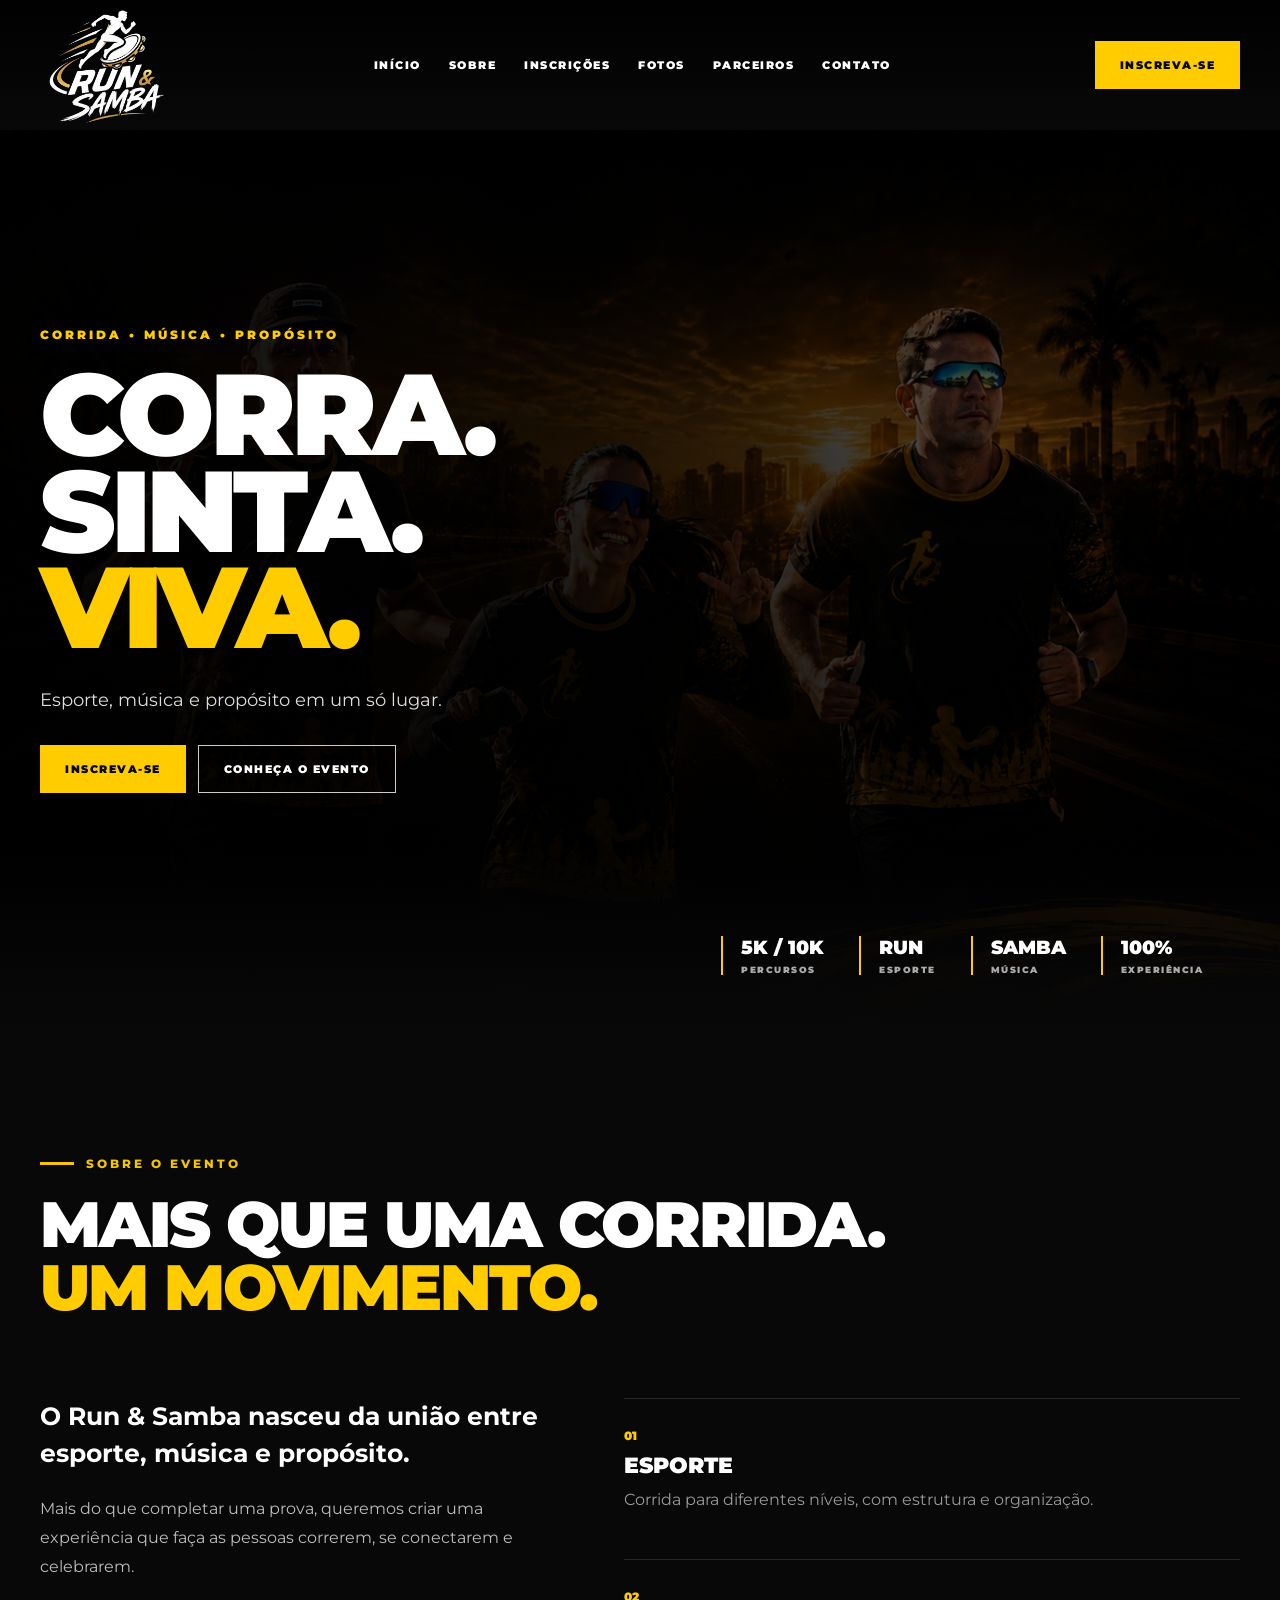
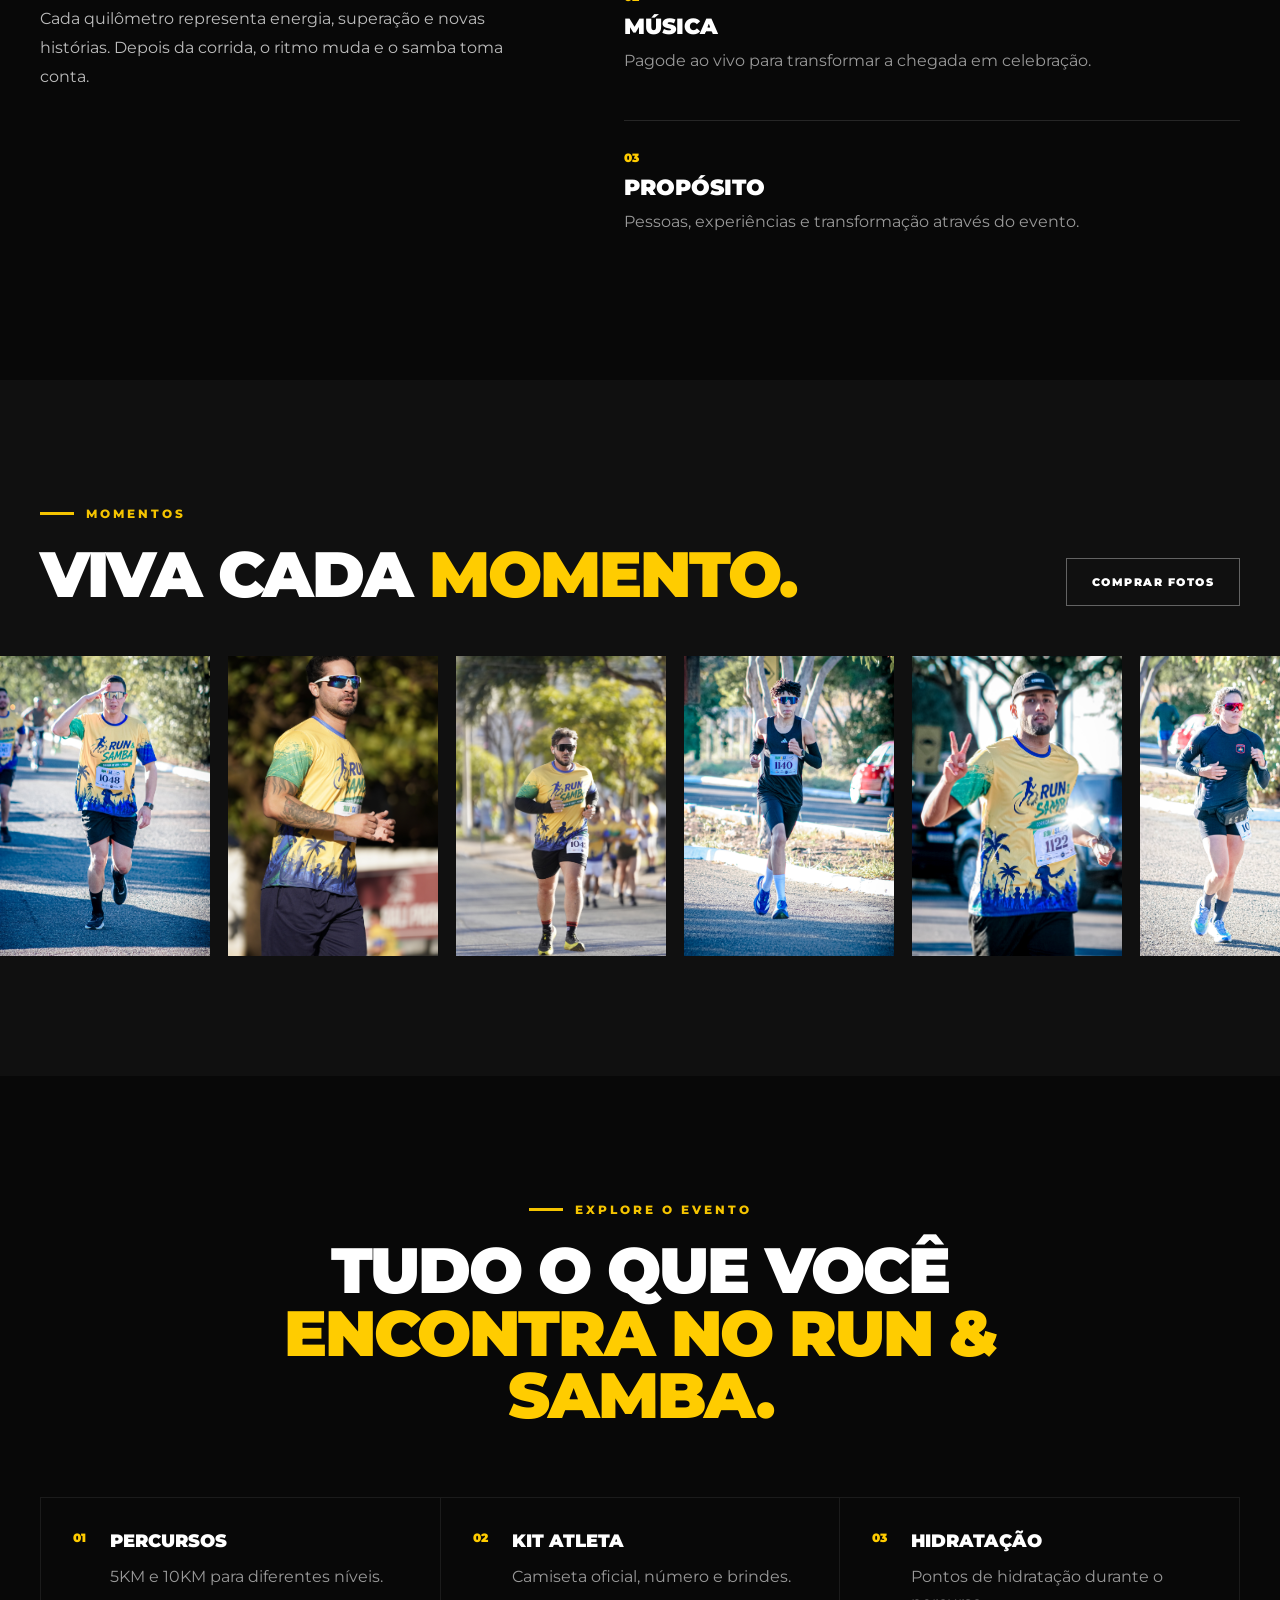
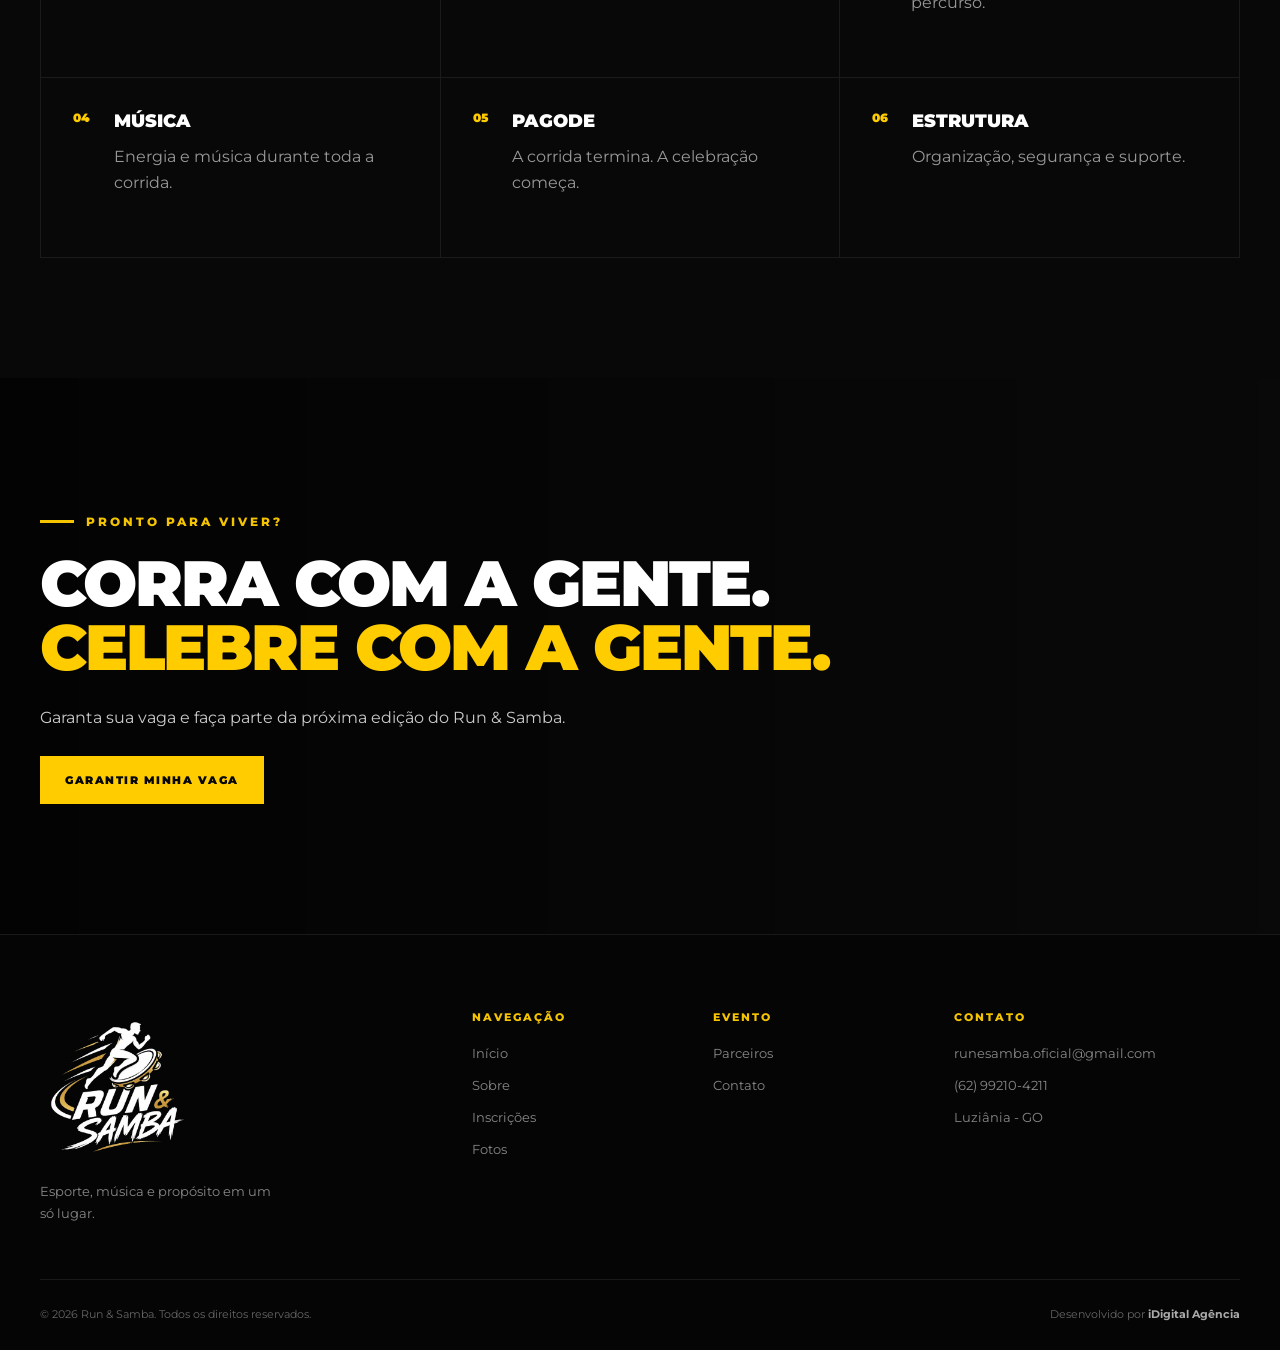
==== index.html @ 83740265 "Projeto Run & Samba" ====
<!DOCTYPE html>
<html lang="pt-BR">

<head>
    <meta charset="UTF-8">

    <meta
        name="viewport"
        content="width=device-width, initial-scale=1.0"
    >

    <meta
        name="description"
        content="Run & Samba — esporte, música e propósito em uma experiência única."
    >

    <title>Run & Samba | Corra. Sinta. Viva.</title>

    <!-- Google Fonts -->
    <link rel="preconnect" href="https://fonts.googleapis.com">
    <link rel="preconnect" href="https://fonts.gstatic.com" crossorigin>

    <link
        href="https://fonts.googleapis.com/css2?family=Montserrat:wght@400;500;600;700;800;900&display=swap"
        rel="stylesheet"
    >

    <!-- CSS -->
    <link
        rel="stylesheet"
        href="css/style.css"
    >
</head>

<body>

    <!-- =====================================================
         HEADER
    ====================================================== -->

    <header class="header">

        <nav class="navbar container">

            <a
                href="index.html"
                class="logo-link"
                aria-label="Run & Samba - Início"
            >
                <img
                    src="img/LOGO.png"
                    alt="Run & Samba"
                    class="logo"
                >
            </a>

            <!-- MENU MOBILE -->

            <button
                class="menu-mobile"
                type="button"
                aria-label="Abrir menu"
                aria-expanded="false"
            >
                <span></span>
                <span></span>
                <span></span>
            </button>

            <!-- MENU -->

            <ul class="menu">

                <li>
                    <a href="index.html">
                        INÍCIO
                    </a>
                </li>

                <li>
                    <a href="sobre.html">
                        SOBRE
                    </a>
                </li>

                <li>
                    <a href="inscricoes.html">
                        INSCRIÇÕES
                    </a>
                </li>

                <li>
                    <a href="galeria.html">
                        FOTOS
                    </a>
                </li>

                <li>
                    <a href="parceiros.html">
                        PARCEIROS
                    </a>
                </li>

                <li>
                    <a href="contato.html">
                        CONTATO
                    </a>
                </li>

            </ul>

            <a
                href="inscricoes.html"
                class="btn-header"
            >
                INSCREVA-SE
            </a>

        </nav>

    </header>


    <!-- =====================================================
         CONTEÚDO
    ====================================================== -->

    <main>

        <!-- =================================================
             HERO
        ================================================== -->

        <section class="hero">

            <div class="hero-overlay"></div>

            <div class="hero-content container">

                <span class="hero-label">
                    CORRIDA • MÚSICA • PROPÓSITO
                </span>

                <h1>
                    CORRA.<br>
                    SINTA.<br>
                    <span>VIVA.</span>
                </h1>

                <p>
                    Esporte, música e propósito
                    em um só lugar.
                </p>

                <div class="hero-buttons">

                    <a
                        href="inscricoes.html"
                        class="btn-primary"
                    >
                        INSCREVA-SE
                    </a>

                    <a
                        href="sobre.html"
                        class="btn-outline"
                    >
                        CONHEÇA O EVENTO
                    </a>

                </div>

            </div>


            <!-- INFORMAÇÕES -->

            <div class="hero-info">

                <div>
                    <strong>5K / 10K</strong>
                    <span>PERCURSOS</span>
                </div>

                <div>
                    <strong>RUN</strong>
                    <span>ESPORTE</span>
                </div>

                <div>
                    <strong>SAMBA</strong>
                    <span>MÚSICA</span>
                </div>

                <div>
                    <strong>100%</strong>
                    <span>EXPERIÊNCIA</span>
                </div>

            </div>

        </section>


        <!-- =================================================
             SOBRE
        ================================================== -->

        <section class="sobre section">

            <div class="container">

                <div class="section-heading">

                    <span class="section-label">
                        SOBRE O EVENTO
                    </span>

                    <h2>
                        MAIS QUE UMA CORRIDA.
                        <span>UM MOVIMENTO.</span>
                    </h2>

                </div>


                <div class="sobre-grid">

                    <div class="sobre-content">

                        <p class="sobre-destaque">
                            O Run & Samba nasceu da união
                            entre esporte, música e propósito.
                        </p>

                        <p>
                            Mais do que completar uma prova,
                            queremos criar uma experiência
                            que faça as pessoas correrem,
                            se conectarem e celebrarem.
                        </p>

                        <p>
                            Cada quilômetro representa energia,
                            superação e novas histórias.
                            Depois da corrida, o ritmo muda
                            e o samba toma conta.
                        </p>

                    </div>


                    <div class="sobre-features">

                        <article class="feature">

                            <span>01</span>

                            <h3>
                                ESPORTE
                            </h3>

                            <p>
                                Corrida para diferentes níveis,
                                com estrutura e organização.
                            </p>

                        </article>


                        <article class="feature">

                            <span>02</span>

                            <h3>
                                MÚSICA
                            </h3>

                            <p>
                                Pagode ao vivo para transformar
                                a chegada em celebração.
                            </p>

                        </article>


                        <article class="feature">

                            <span>03</span>

                            <h3>
                                PROPÓSITO
                            </h3>

                            <p>
                                Pessoas, experiências e
                                transformação através do evento.
                            </p>

                        </article>

                    </div>

                </div>

            </div>

        </section>


        <!-- =================================================
             MOMENTOS / FOTOS
        ================================================== -->

        <section class="momentos section">

            <div class="container">

                <div class="section-heading momentos-heading">

                    <div>

                        <span class="section-label">
                            MOMENTOS
                        </span>

                        <h2>
                            VIVA CADA
                            <span>MOMENTO.</span>
                        </h2>

                    </div>


                    <a
                        href="https://banlek.com/album/243a33"
                        class="btn-fotos"
                        target="_blank"
                        rel="noopener noreferrer"
                    >
                        COMPRAR FOTOS
                    </a>

                </div>

            </div>


            <!-- CARROSSEL -->

            <div class="stories-carousel">

                <div class="stories-track">

                    <!-- GRUPO 1 -->

                    <div class="stories-group">

                        <div class="story">
                            <img
                                src="img/PHOTO1.jpg"
                                alt="Momento Run & Samba"
                                loading="lazy"
                            >
                        </div>

                        <div class="story">
                            <img
                                src="img/PHOTO2.jpg"
                                alt="Momento Run & Samba"
                                loading="lazy"
                            >
                        </div>

                        <div class="story">
                            <img
                                src="img/PHOTO3.jpg"
                                alt="Momento Run & Samba"
                                loading="lazy"
                            >
                        </div>

                        <div class="story">
                            <img
                                src="img/PHOTO4.jpg"
                                alt="Momento Run & Samba"
                                loading="lazy"
                            >
                        </div>

                        <div class="story">
                            <img
                                src="img/PHOTO5.jpg"
                                alt="Momento Run & Samba"
                                loading="lazy"
                            >
                        </div>

                        <div class="story">
                            <img
                                src="img/PHOTO6.jpg"
                                alt="Momento Run & Samba"
                                loading="lazy"
                            >
                        </div>

                        <div class="story">
                            <img
                                src="img/PHOTO7.jpg"
                                alt="Momento Run & Samba"
                                loading="lazy"
                            >
                        </div>

                        <div class="story">
                            <img
                                src="img/PHOTO8.jpg"
                                alt="Momento Run & Samba"
                                loading="lazy"
                            >
                        </div>

                        <div class="story">
                            <img
                                src="img/PHOTO9.jpg"
                                alt="Momento Run & Samba"
                                loading="lazy"
                            >
                        </div>

                    </div>


                    <!-- GRUPO 2
                         DUPLICADO PARA LOOP INFINITO
                    -->

                    <div
                        class="stories-group"
                        aria-hidden="true"
                    >

                        <div class="story">
                            <img src="img/PHOTO1.jpg" alt="">
                        </div>

                        <div class="story">
                            <img src="img/PHOTO2.jpg" alt="">
                        </div>

                        <div class="story">
                            <img src="img/PHOTO3.jpg" alt="">
                        </div>

                        <div class="story">
                            <img src="img/PHOTO4.jpg" alt="">
                        </div>

                        <div class="story">
                            <img src="img/PHOTO5.jpg" alt="">
                        </div>

                        <div class="story">
                            <img src="img/PHOTO6.jpg" alt="">
                        </div>

                        <div class="story">
                            <img src="img/PHOTO7.jpg" alt="">
                        </div>

                        <div class="story">
                            <img src="img/PHOTO8.jpg" alt="">
                        </div>

                        <div class="story">
                            <img src="img/PHOTO9.jpg" alt="">
                        </div>

                    </div>

                </div>

            </div>

        </section>


        <!-- =================================================
             EXPERIÊNCIAS
        ================================================== -->

        <section class="experiencias section">

            <div class="container">

                <div class="section-heading center">

                    <span class="section-label">
                        EXPLORE O EVENTO
                    </span>

                    <h2>
                        TUDO O QUE VOCÊ
                        <span>
                            ENCONTRA NO RUN & SAMBA.
                        </span>
                    </h2>

                </div>


                <div class="experience-grid">

                    <article class="experience-card">

                        <span>01</span>

                        <div>

                            <h3>
                                PERCURSOS
                            </h3>

                            <p>
                                5KM e 10KM para
                                diferentes níveis.
                            </p>

                        </div>

                    </article>


                    <article class="experience-card">

                        <span>02</span>

                        <div>

                            <h3>
                                KIT ATLETA
                            </h3>

                            <p>
                                Camiseta oficial,
                                número e brindes.
                            </p>

                        </div>

                    </article>


                    <article class="experience-card">

                        <span>03</span>

                        <div>

                            <h3>
                                HIDRATAÇÃO
                            </h3>

                            <p>
                                Pontos de hidratação
                                durante o percurso.
                            </p>

                        </div>

                    </article>


                    <article class="experience-card">

                        <span>04</span>

                        <div>

                            <h3>
                                MÚSICA
                            </h3>

                            <p>
                                Energia e música
                                durante toda a corrida.
                            </p>

                        </div>

                    </article>


                    <article class="experience-card">

                        <span>05</span>

                        <div>

                            <h3>
                                PAGODE
                            </h3>

                            <p>
                                A corrida termina.
                                A celebração começa.
                            </p>

                        </div>

                    </article>


                    <article class="experience-card">

                        <span>06</span>

                        <div>

                            <h3>
                                ESTRUTURA
                            </h3>

                            <p>
                                Organização, segurança
                                e suporte.
                            </p>

                        </div>

                    </article>

                </div>

            </div>

        </section>


        <!-- =================================================
             CTA
        ================================================== -->

        <section class="cta">

            <div class="cta-background"></div>

            <div class="container cta-content">

                <span class="section-label">
                    PRONTO PARA VIVER?
                </span>

                <h2>
                    CORRA COM A GENTE.
                    <span>
                        CELEBRE COM A GENTE.
                    </span>
                </h2>

                <p>
                    Garanta sua vaga e faça parte
                    da próxima edição do Run & Samba.
                </p>

                <a
                    href="inscricoes.html"
                    class="btn-primary"
                >
                    GARANTIR MINHA VAGA
                </a>

            </div>

        </section>

    </main>


    <!-- =====================================================
         FOOTER
    ====================================================== -->

    <footer class="footer">

        <div class="container footer-grid">

            <div class="footer-brand">

                <img
                    src="img/LOGO.png"
                    alt="Run & Samba"
                >

                <p>
                    Esporte, música e propósito
                    em um só lugar.
                </p>

            </div>


            <div class="footer-column">

                <h4>
                    NAVEGAÇÃO
                </h4>

                <a href="index.html">
                    Início
                </a>

                <a href="sobre.html">
                    Sobre
                </a>

                <a href="inscricoes.html">
                    Inscrições
                </a>

                <a href="galeria.html">
                    Fotos
                </a>

            </div>


            <div class="footer-column">

                <h4>
                    EVENTO
                </h4>

                <a href="parceiros.html">
                    Parceiros
                </a>

                <a href="contato.html">
                    Contato
                </a>

            </div>


            <div class="footer-column">

                <h4>
                    CONTATO
                </h4>

                <p>
                    runesamba.oficial@gmail.com
                </p>

                <p>
                    (62) 99210-4211
                </p>

                <p>
                    Luziânia - GO
                </p>

            </div>

        </div>


        <div class="container footer-bottom">

            <p>
                © 2026 Run & Samba.
                Todos os direitos reservados.
            </p>

            <p>
                Desenvolvido por
                <strong>
                    iDigital Agência
                </strong>
            </p>

        </div>

    </footer>


    <!-- JavaScript -->
    <script
        src="js/main.js"
        defer
    ></script>

</body>

</html>
---- css/style.css ----
/* ============================================================
   RUN & SAMBA
   STYLE.CSS
   Visual: preto + branco + amarelo
   ============================================================ */

:root {
    --black: #080808;
    --black-soft: #111111;
    --black-card: #151515;

    --white: #ffffff;
    --gray: #b8b8b8;
    --gray-dark: #777777;

    --yellow: #ffcc00;
    --yellow-dark: #e6b800;

    --border: rgba(255, 255, 255, 0.12);

    --container: 1200px;

    --transition: 0.3s ease;
}


/* ============================================================
   RESET
   ============================================================ */

* {
    margin: 0;
    padding: 0;
    box-sizing: border-box;
}

html {
    scroll-behavior: smooth;
}

body {
    font-family: "Montserrat", sans-serif;
    background: var(--black);
    color: var(--white);
    overflow-x: hidden;
}

body,
button,
input,
textarea,
select {
    font-family: "Montserrat", sans-serif;
}

img {
    display: block;
    max-width: 100%;
}

a {
    color: inherit;
    text-decoration: none;
}

button,
input,
textarea,
select {
    border: 0;
    outline: none;
}

button {
    cursor: pointer;
}


/* ============================================================
   CONTAINER
   ============================================================ */

.container {
    width: min(
        var(--container),
        calc(100% - 40px)
    );

    margin: 0 auto;
}


/* ============================================================
   SECTIONS
   ============================================================ */

.section {
    padding: 120px 0;
}

.section-label {
    display: inline-block;

    margin-bottom: 18px;

    color: var(--yellow);

    font-size: 12px;
    font-weight: 900;

    letter-spacing: 3px;
}

.section-heading h2 {
    max-width: 900px;

    font-size: clamp(
        36px,
        5vw,
        68px
    );

    line-height: 0.98;

    font-weight: 900;

    letter-spacing: -2px;
}

.section-heading h2 span {
    color: var(--yellow);
}

.section-heading.center {
    text-align: center;
}

.section-heading.center h2 {
    margin: 0 auto;
}


/* ============================================================
   HEADER
   ============================================================ */

.header {
    position: absolute;

    top: 0;
    left: 0;

    width: 100%;

    z-index: 1000;

    background:
        linear-gradient(
            to bottom,
            rgba(0, 0, 0, 0.95),
            rgba(0, 0, 0, 0)
        );
}

.navbar {
    min-height: 90px;

    display: flex;

    align-items: center;
    justify-content: space-between;

    gap: 30px;
}

.logo-link {
    display: flex;
    align-items: center;
}

.logo {
    width: 130px;
    height: auto;

    object-fit: contain;
}


/* ============================================================
   MENU
   ============================================================ */

.menu {
    display: flex;

    align-items: center;

    gap: 28px;

    list-style: none;
}

.menu li {
    list-style: none;
}

.menu a {
    position: relative;

    display: inline-block;

    padding: 8px 0;

    font-size: 11px;
    font-weight: 900;

    letter-spacing: 1.5px;

    transition:
        color var(--transition);
}

.menu a::after {
    content: "";

    position: absolute;

    left: 0;
    bottom: 0;

    width: 0;
    height: 2px;

    background: var(--yellow);

    transition:
        width var(--transition);
}

.menu a:hover {
    color: var(--yellow);
}

.menu a:hover::after {
    width: 100%;
}


/* ============================================================
   MENU MOBILE
   ============================================================ */

.menu-mobile {
    display: none;

    width: 44px;
    height: 44px;

    background: transparent;

    align-items: center;
    justify-content: center;

    flex-direction: column;

    gap: 5px;
}

.menu-mobile span {
    display: block;

    width: 25px;
    height: 2px;

    background: var(--white);

    transition:
        transform var(--transition),
        opacity var(--transition);
}


/* ============================================================
   BUTTONS
   ============================================================ */

.btn-header,
.btn-primary,
.btn-outline,
.btn-fotos {
    display: inline-flex;

    align-items: center;
    justify-content: center;

    min-height: 48px;

    padding: 0 25px;

    font-size: 11px;
    font-weight: 900;

    letter-spacing: 1.5px;

    transition:
        transform var(--transition),
        background var(--transition),
        color var(--transition),
        border-color var(--transition);
}

.btn-header,
.btn-primary {
    background: var(--yellow);
    color: #080808;
}

.btn-header:hover,
.btn-primary:hover {
    background: var(--yellow-dark);

    transform: translateY(-2px);
}

.btn-outline {
    border: 1px solid rgba(255, 255, 255, 0.8);

    background: transparent;

    color: var(--white);
}

.btn-outline:hover {
    border-color: var(--yellow);

    color: var(--yellow);

    transform: translateY(-2px);
}

.btn-fotos {
    border: 1px solid rgba(255, 255, 255, 0.35);

    background: transparent;

    color: var(--white);
}

.btn-fotos:hover {
    border-color: var(--yellow);

    color: var(--yellow);
}


/* ============================================================
   HERO
   ============================================================ */

.hero {
    position: relative;

    min-height: 100vh;

    display: flex;

    align-items: center;

    padding: 150px 0 190px;

    overflow: hidden;

    background:
        linear-gradient(
            90deg,
            rgba(0, 0, 0, 0.95) 0%,
            rgba(0, 0, 0, 0.75) 45%,
            rgba(0, 0, 0, 0.25) 100%
        ),
        url("../img/BANNER.png")
        center center /
        cover
        no-repeat;
}

.hero-overlay {
    position: absolute;

    inset: 0;

    background:
        linear-gradient(
            to bottom,
            rgba(0, 0, 0, 0.2),
            rgba(0, 0, 0, 0.85)
        );

    pointer-events: none;
}

.hero::after {
    content: "";

    position: absolute;

    left: 0;
    right: 0;
    bottom: 0;

    height: 180px;

    background:
        linear-gradient(
            to top,
            var(--black),
            transparent
        );

    pointer-events: none;
}

.hero-content {
    position: relative;

    z-index: 2;
}

.hero-label {
    display: block;

    margin-bottom: 24px;

    color: var(--yellow);

    font-size: 12px;
    font-weight: 900;

    letter-spacing: 3px;
}

.hero h1 {
    font-size: clamp(
        60px,
        9vw,
        125px
    );

    line-height: 0.84;

    font-weight: 900;

    letter-spacing: -5px;
}

.hero h1 span {
    color: var(--yellow);
}

.hero-content > p {
    max-width: 480px;

    margin: 30px 0;

    color: #dddddd;

    font-size: 18px;

    line-height: 1.6;
}

.hero-buttons {
    display: flex;

    align-items: center;

    gap: 12px;

    flex-wrap: wrap;
}


/* ============================================================
   HERO INFORMATION
   ============================================================ */

.hero-info {
    position: absolute;

    z-index: 4;

    right: 6%;
    bottom: 55px;

    display: grid;

    grid-template-columns:
        repeat(4, auto);

    gap: 35px;
}

.hero-info div {
    display: flex;

    flex-direction: column;

    gap: 5px;

    padding-left: 18px;

    border-left: 2px solid var(--yellow);
}

.hero-info strong {
    font-size: 19px;

    font-weight: 900;
}

.hero-info span {
    color: #aaaaaa;

    font-size: 9px;

    font-weight: 900;

    letter-spacing: 1.5px;
}


/* ============================================================
   SOBRE
   ============================================================ */

.sobre {
    background: var(--black);
}

.sobre-grid {
    display: grid;

    grid-template-columns:
        0.9fr 1.1fr;

    gap: 80px;

    margin-top: 80px;
}

.sobre-content {
    max-width: 560px;
}

.sobre-content p {
    margin-bottom: 24px;

    color: #bcbcbc;

    font-size: 16px;

    line-height: 1.8;
}

.sobre-content .sobre-destaque {
    color: var(--white);

    font-size: 25px;

    line-height: 1.45;

    font-weight: 700;
}


/* ============================================================
   FEATURES
   ============================================================ */

.sobre-features {
    display: grid;

    gap: 20px;
}

.feature {
    padding: 26px 0;

    border-top:
        1px solid
        rgba(255, 255, 255, 0.12);

    transition:
        padding var(--transition);
}

.feature:hover {
    padding-left: 10px;
}

.feature span {
    color: var(--yellow);

    font-size: 12px;

    font-weight: 900;
}

.feature h3 {
    margin: 8px 0;

    font-size: 22px;

    font-weight: 900;
}

.feature p {
    color: #999999;

    line-height: 1.6;
}


/* ============================================================
   MOMENTOS
   ============================================================ */

.momentos {
    background: #101010;

    overflow: hidden;
}

.momentos-heading {
    display: flex;

    align-items: flex-end;
    justify-content: space-between;

    gap: 30px;

    margin-bottom: 50px;
}


/* ============================================================
   GALERIA / CARROSSEL
   ============================================================ */

.stories-carousel {
    width: 100%;

    overflow: hidden;
}

.stories-track {
    display: flex;

    width: max-content;

    animation:
        marquee
        35s
        linear
        infinite;
}

.stories-group {
    display: flex;

    gap: 18px;

    padding-right: 18px;
}

.story {
    width: 210px;
    height: 300px;

    flex: 0 0 auto;

    overflow: hidden;

    background: #181818;
}

.story img {
    width: 100%;
    height: 100%;

    object-fit: cover;

    transition:
        transform 0.5s ease;
}

.story:hover img {
    transform: scale(1.06);
}

@keyframes marquee {

    from {
        transform: translateX(0);
    }

    to {
        transform: translateX(-50%);
    }

}


/* ============================================================
   EXPERIÊNCIAS
   ============================================================ */

.experiencias {
    background: var(--black);
}

.experience-grid {
    display: grid;

    grid-template-columns:
        repeat(3, 1fr);

    margin-top: 70px;

    border-top:
        1px solid
        rgba(255, 255, 255, 0.08);

    border-left:
        1px solid
        rgba(255, 255, 255, 0.08);
}

.experience-card {
    min-height: 180px;

    display: flex;

    gap: 24px;

    padding: 32px;

    border-right:
        1px solid
        rgba(255, 255, 255, 0.08);

    border-bottom:
        1px solid
        rgba(255, 255, 255, 0.08);

    transition:
        background var(--transition),
        transform var(--transition);
}

.experience-card:hover {
    background: var(--black-soft);

    transform: translateY(-3px);
}

.experience-card > span {
    color: var(--yellow);

    font-size: 12px;

    font-weight: 900;
}

.experience-card h3 {
    margin-bottom: 12px;

    font-size: 18px;

    font-weight: 900;
}

.experience-card p {
    color: #999999;

    line-height: 1.6;
}


/* ============================================================
   CTA
   ============================================================ */

.cta {
    position: relative;

    padding: 130px 0;

    overflow: hidden;

    background: #111111;
}

.cta-background {
    position: absolute;

    inset: 0;

    background:
        linear-gradient(
            90deg,
            rgba(0, 0, 0, 0.9),
            rgba(0, 0, 0, 0.55)
        ),
        url("../img/BANNER.jpg")
        center center /
        cover
        no-repeat;

    opacity: 0.9;
}

.cta-content {
    position: relative;

    z-index: 2;
}

.cta h2 {
    max-width: 900px;

    font-size: clamp(
        38px,
        5vw,
        70px
    );

    line-height: 1;

    font-weight: 900;

    letter-spacing: -2px;
}

.cta h2 span {
    color: var(--yellow);
}

.cta p {
    max-width: 600px;

    margin: 25px 0;

    color: #cccccc;

    line-height: 1.7;
}


/* ============================================================
   FOOTER
   ============================================================ */

.footer {
    padding: 75px 0 25px;

    background: #050505;

    border-top:
        1px solid
        rgba(255, 255, 255, 0.08);
}

.footer-grid {
    display: grid;

    grid-template-columns:
        2fr 1fr 1fr 1.5fr;

    gap: 50px;
}

.footer-brand img {
    width: 125px;

    margin-bottom: 18px;
}

.footer p,
.footer a {
    color: #999999;

    font-size: 13px;

    line-height: 1.8;
}

.footer-column {
    display: flex;

    flex-direction: column;

    gap: 5px;
}

.footer-column h4 {
    margin-bottom: 12px;

    color: var(--white);

    font-size: 11px;

    letter-spacing: 2px;
}

.footer a {
    transition:
        color var(--transition);
}

.footer a:hover {
    color: var(--yellow);
}

.footer-bottom {
    display: flex;

    align-items: center;
    justify-content: space-between;

    gap: 20px;

    margin-top: 55px;

    padding-top: 20px;

    border-top:
        1px solid
        rgba(255, 255, 255, 0.08);
}

.footer-bottom strong {
    color: var(--yellow);
}


/* ============================================================
   PÁGINAS INTERNAS
   ============================================================ */

.page-hero {
    padding: 170px 0 90px;

    background:
        linear-gradient(
            rgba(0, 0, 0, 0.75),
            rgba(0, 0, 0, 0.9)
        ),
        url("../img/BANNER.png")
        center center /
        cover
        no-repeat;
}

.page-hero h1 {
    font-size: clamp(
        48px,
        7vw,
        90px
    );

    line-height: 0.95;

    font-weight: 900;

    letter-spacing: -3px;
}

.page-content {
    padding: 90px 0;

    background: var(--black);
}


/* ============================================================
   CARDS
   ============================================================ */

.card-grid {
    display: grid;

    grid-template-columns:
        repeat(3, 1fr);

    gap: 20px;

    margin-top: 45px;
}

.card {
    padding: 30px;

    background: var(--black-card);

    border:
        1px solid
        rgba(255, 255, 255, 0.08);

    transition:
        transform var(--transition),
        border-color var(--transition);
}

.card:hover {
    transform: translateY(-4px);

    border-color:
        rgba(255, 204, 0, 0.4);
}

.card h3 {
    margin-bottom: 10px;

    font-size: 18px;

    font-weight: 900;
}

.card p {
    color: #aaaaaa;

    line-height: 1.7;
}


/* ============================================================
   FORMULÁRIO
   ============================================================ */

.form-box {
    width: 100%;

    max-width: 760px;

    margin: 0 auto;

    padding: 40px;

    background: var(--black-card);

    border:
        1px solid
        rgba(255, 255, 255, 0.1);
}

.form-grid {
    display: grid;

    grid-template-columns:
        1fr 1fr;

    gap: 18px;

    margin-top: 30px;
}

.field {
    display: flex;

    flex-direction: column;

    gap: 8px;
}

.field.full {
    grid-column: 1 / -1;
}

.field label {
    color: var(--white);

    font-size: 10px;

    font-weight: 900;

    letter-spacing: 1.5px;
}

.field input,
.field select,
.field textarea {
    width: 100%;

    padding: 15px;

    color: var(--white);

    background: #080808;

    border:
        1px solid
        rgba(255, 255, 255, 0.15);

    transition:
        border-color var(--transition);
}

.field textarea {
    resize: vertical;

    min-height: 120px;
}

.field input:focus,
.field select:focus,
.field textarea:focus {
    border-color: var(--yellow);
}

.form-status {
    min-height: 22px;

    margin-top: 15px;

    font-size: 13px;

    color: var(--yellow);
}


/* ============================================================
   GALERIA
   ============================================================ */

.gallery {
    display: grid;

    grid-template-columns:
        repeat(3, 1fr);

    gap: 15px;

    margin-top: 45px;
}

.gallery img {
    width: 100%;
    height: 320px;

    object-fit: cover;

    transition:
        transform var(--transition),
        opacity var(--transition);
}

.gallery img:hover {
    transform: scale(1.02);

    opacity: 0.85;
}


/* ============================================================
   PARCEIROS
   ============================================================ */

.partner-list {
    display: grid;

    grid-template-columns:
        repeat(3, 1fr);

    gap: 20px;

    margin-top: 45px;
}

.partner {
    min-height: 160px;

    display: grid;

    place-items: center;

    padding: 30px;

    background: var(--black-card);

    border:
        1px solid
        rgba(255, 255, 255, 0.08);

    color: #999999;

    font-size: 13px;

    font-weight: 900;

    letter-spacing: 1px;

    text-align: center;

    transition:
        border-color var(--transition),
        color var(--transition);
}

.partner:hover {
    color: var(--yellow);

    border-color:
        rgba(255, 204, 0, 0.4);
}


/* ============================================================
   RESPONSIVO — TABLET
   ============================================================ */

@media (max-width: 900px) {

    .navbar {
        position: relative;
    }

    .menu-mobile {
        display: flex;

        order: 3;
    }

    .btn-header {
        display: none;
    }

    .menu {
        position: absolute;

        top: 80px;
        left: 0;
        right: 0;

        display: none;

        flex-direction: column;

        align-items: stretch;

        gap: 0;

        padding: 15px 20px;

        background:
            rgba(8, 8, 8, 0.98);

        border:
            1px solid
            rgba(255, 255, 255, 0.1);
    }

    .menu.is-open {
        display: flex;
    }

    .menu a {
        display: block;

        padding: 15px 5px;
    }


    .hero {
        padding:
            140px 0
            190px;
    }

    .hero-info {
        left: 20px;
        right: 20px;
        bottom: 35px;

        grid-template-columns:
            repeat(2, 1fr);

        gap: 20px;
    }


    .sobre-grid {
        grid-template-columns: 1fr;

        gap: 50px;
    }


    .experience-grid {
        grid-template-columns:
            repeat(2, 1fr);
    }


    .footer-grid {
        grid-template-columns:
            1fr 1fr;
    }

}


/* ============================================================
   RESPONSIVO — CELULAR
   ============================================================ */

@media (max-width: 600px) {

    .container {
        width:
            min(
                100% - 28px,
                var(--container)
            );
    }

    .section {
        padding: 85px 0;
    }


    .logo {
        width: 110px;
    }


    .hero {
        min-height: 100svh;

        padding:
            130px 0
            210px;
    }

    .hero h1 {
        font-size:
            clamp(
                58px,
                18vw,
                90px
            );

        letter-spacing: -3px;
    }

    .hero-content > p {
        font-size: 16px;
    }


    .hero-buttons {
        flex-direction: column;

        align-items: stretch;
    }

    .btn-primary,
    .btn-outline {
        width: 100%;
    }


    .hero-info {
        grid-template-columns:
            repeat(2, 1fr);

        gap: 15px;
    }

    .hero-info div {
        padding-left: 10px;
    }

    .hero-info strong {
        font-size: 16px;
    }


    .momentos-heading {
        align-items: flex-start;

        flex-direction: column;
    }


    .story {
        width: 160px;
        height: 230px;
    }


    .experience-grid {
        grid-template-columns: 1fr;
    }


    .experience-card {
        min-height: auto;
    }


    .footer-grid {
        grid-template-columns: 1fr;

        gap: 35px;
    }

    .footer-bottom {
        align-items: flex-start;

        flex-direction: column;
    }


    .card-grid {
        grid-template-columns: 1fr;
    }


    .gallery {
        grid-template-columns: 1fr;
    }

    .gallery img {
        height: 350px;
    }


    .partner-list {
        grid-template-columns: 1fr;
    }


    .form-box {
        padding: 25px 18px;
    }

    .form-grid {
        grid-template-columns: 1fr;
    }

    .field.full {
        grid-column: auto;
    }

}

/* ============================================================
   SOBRE — NOVA PÁGINA
   Estrutura limpa baseada no index
   ============================================================ */

.about-hero {
    position: relative;
    min-height: 78vh;
    display: flex;
    align-items: center;
    padding: 150px 0 110px;
    overflow: hidden;
    background:
        linear-gradient(90deg, rgba(0,0,0,.94) 0%, rgba(0,0,0,.68) 48%, rgba(0,0,0,.35) 100%),
        url("../img/BANNER.png") center center / cover no-repeat;
}

.about-hero-overlay {
    position: absolute;
    inset: 0;
    background: linear-gradient(to bottom, rgba(0,0,0,.08), var(--black));
    pointer-events: none;
}

.about-hero-content {
    position: relative;
    z-index: 2;
}

.about-hero h1 {
    max-width: 900px;
    margin: 0;
    font-size: clamp(58px, 9vw, 120px);
    line-height: .86;
    font-weight: 900;
    letter-spacing: -5px;
}

.about-hero h1 span {
    color: var(--yellow);
}

.about-hero p {
    max-width: 520px;
    margin-top: 30px;
    color: #ddd;
    font-size: 18px;
    line-height: 1.6;
}

.about-story {
    background: var(--black);
}

.about-story-grid {
    display: grid;
    grid-template-columns: 1.1fr .9fr;
    gap: 80px;
    align-items: stretch;
    margin-top: 70px;
}

.about-story-copy {
    max-width: 650px;
}

.about-story-copy p {
    margin-bottom: 24px;
    color: #aaa;
    font-size: 16px;
    line-height: 1.85;
}

.about-story-copy .about-lead,
.about-lead {
    color: var(--white);
    font-size: 25px;
    line-height: 1.45;
    font-weight: 700;
}

.about-story-highlight {
    min-height: 350px;
    display: flex;
    flex-direction: column;
    justify-content: flex-end;
    padding: 45px;
    border-left: 2px solid var(--yellow);
    background:
        linear-gradient(135deg, rgba(255,204,0,.08), rgba(255,255,255,.015));
}

.about-story-highlight span {
    margin-bottom: auto;
    color: var(--yellow);
    font-size: clamp(60px, 8vw, 100px);
    line-height: .8;
    font-weight: 900;
    letter-spacing: -5px;
}

.about-story-highlight strong {
    font-size: 32px;
    line-height: 1;
    font-weight: 900;
}

.about-story-highlight p {
    max-width: 400px;
    margin-top: 18px;
    color: #999;
    line-height: 1.6;
}

.about-purpose {
    background: #101010;
}

.about-values {
    display: grid;
    grid-template-columns: repeat(3, 1fr);
    margin-top: 70px;
    border-top: 1px solid rgba(255,255,255,.1);
    border-left: 1px solid rgba(255,255,255,.1);
}

.about-value {
    min-height: 270px;
    padding: 34px;
    border-right: 1px solid rgba(255,255,255,.1);
    border-bottom: 1px solid rgba(255,255,255,.1);
    transition: background var(--transition), transform var(--transition);
}

.about-value:hover {
    background: #151515;
    transform: translateY(-4px);
}

.about-value > span {
    color: var(--yellow);
    font-size: 12px;
    font-weight: 900;
}

.about-value h3 {
    margin: 45px 0 14px;
    font-size: 25px;
    font-weight: 900;
}

.about-value p {
    color: #999;
    line-height: 1.7;
}

.about-experience {
    background: var(--black);
}

.about-experience-grid {
    display: grid;
    grid-template-columns: .8fr 1.2fr;
    gap: 100px;
    align-items: start;
}

.about-experience-title h2 {
    font-size: clamp(60px, 8vw, 105px);
    line-height: .82;
    font-weight: 900;
    letter-spacing: -5px;
}

.about-experience-title h2 span {
    color: var(--yellow);
}

.about-experience-text {
    max-width: 650px;
    padding-top: 25px;
}

.about-experience-text > p {
    margin-bottom: 24px;
    color: #aaa;
    font-size: 16px;
    line-height: 1.8;
}

.about-stats {
    display: grid;
    grid-template-columns: repeat(3, 1fr);
    margin-top: 50px;
    border-top: 1px solid rgba(255,255,255,.12);
}

.about-stats div {
    padding: 28px 20px 0 0;
    border-right: 1px solid rgba(255,255,255,.12);
}

.about-stats div:last-child {
    border-right: 0;
    padding-left: 20px;
}

.about-stats strong {
    display: block;
    font-size: 34px;
    font-weight: 900;
}

.about-stats span {
    display: block;
    margin-top: 6px;
    color: #777;
    font-size: 9px;
    font-weight: 900;
    letter-spacing: 1.5px;
}

.about-first {
    background: #101010;
}

.about-timeline {
    margin-top: 70px;
    border-top: 1px solid rgba(255,255,255,.1);
}

.about-timeline article {
    display: grid;
    grid-template-columns: 90px 1fr;
    gap: 30px;
    padding: 34px 0;
    border-bottom: 1px solid rgba(255,255,255,.1);
}

.about-timeline article > span {
    color: var(--yellow);
    font-size: 13px;
    font-weight: 900;
}

.about-timeline small {
    color: var(--yellow);
    font-size: 10px;
    font-weight: 900;
    letter-spacing: 2px;
}

.about-timeline h3 {
    margin: 8px 0 10px;
    font-size: 24px;
    font-weight: 900;
}

.about-timeline p {
    max-width: 650px;
    color: #999;
    line-height: 1.7;
}

.about-cta {
    position: relative;
    padding: 130px 0;
    overflow: hidden;
    background: #111;
}

.about-cta-overlay {
    position: absolute;
    inset: 0;
    background:
        linear-gradient(90deg, rgba(0,0,0,.93), rgba(0,0,0,.55)),
        url("../img/BANNER.jpg") center center / cover no-repeat;
}

.about-cta-content {
    position: relative;
    z-index: 2;
}

.about-cta h2 {
    max-width: 900px;
    font-size: clamp(40px, 6vw, 75px);
    line-height: .95;
    font-weight: 900;
    letter-spacing: -3px;
}

.about-cta h2 span {
    color: var(--yellow);
}

.about-cta p {
    margin: 25px 0;
    color: #ccc;
    line-height: 1.7;
}

/* SOBRE — RESPONSIVO */

@media (max-width: 900px) {
    .about-story-grid,
    .about-experience-grid {
        grid-template-columns: 1fr;
        gap: 50px;
    }

    .about-values {
        grid-template-columns: 1fr;
    }

    .about-story-highlight {
        min-height: 300px;
    }
}

@media (max-width: 600px) {
    .about-hero {
        min-height: 78svh;
        padding: 130px 0 90px;
    }

    .about-hero h1 {
        font-size: clamp(55px, 17vw, 90px);
        letter-spacing: -3px;
    }

    .about-hero p {
        font-size: 16px;
    }

    .about-story-grid {
        margin-top: 50px;
    }

    .about-story-highlight {
        min-height: 280px;
        padding: 30px;
    }

    .about-story-highlight strong {
        font-size: 27px;
    }

    .about-values {
        margin-top: 50px;
    }

    .about-value {
        min-height: auto;
        padding: 28px;
    }

    .about-value h3 {
        margin-top: 30px;
    }

    .about-experience-grid {
        gap: 35px;
    }

    .about-experience-title h2 {
        font-size: clamp(58px, 17vw, 90px);
        letter-spacing: -3px;
    }

    .about-stats {
        grid-template-columns: 1fr;
    }

    .about-stats div,
    .about-stats div:last-child {
        padding: 20px 0;
        border-right: 0;
        border-bottom: 1px solid rgba(255,255,255,.12);
    }

    .about-stats div:last-child {
        border-bottom: 0;
    }

    .about-timeline article {
        grid-template-columns: 45px 1fr;
        gap: 15px;
    }

    .about-timeline h3 {
        font-size: 20px;
    }

    .about-cta {
        padding: 95px 0;
    }
}
/* ============================================================
   INSCRIÇÕES — RUN & SAMBA 2026
   CSS exclusivo da página inscricoes.html
   ============================================================ */


/* ============================================================
   HERO
============================================================ */

.inscricao-hero {
    position: relative;
    min-height: 620px;
    display: flex;
    align-items: center;
    overflow: hidden;

    background:
        linear-gradient(
            90deg,
            rgba(0, 0, 0, .96) 0%,
            rgba(0, 0, 0, .78) 45%,
            rgba(0, 0, 0, .38) 100%
        ),
        url("../img/BANNER.png") center center / cover no-repeat;
}

.hero-content-inscricao {
    position: relative;
    z-index: 2;

    width: min(1200px, 92%);
    margin: 0 auto;

    padding-top: 80px;
}

.hero-content-inscricao > span {
    display: inline-block;

    margin-bottom: 20px;

    color: var(--yellow);
    font-size: 12px;
    font-weight: 900;
    letter-spacing: 3px;
}

.hero-content-inscricao h1 {
    margin: 0;

    color: var(--white);
    font-size: clamp(58px, 9vw, 120px);
    line-height: .88;
    font-weight: 900;
    letter-spacing: -5px;
}

.linha-amarela {
    width: 85px;
    height: 5px;

    margin: 28px 0;

    background: var(--yellow);
}

.hero-content-inscricao h2 {
    margin: 0 0 18px;

    color: #f4f4f4;
    font-size: clamp(20px, 2.4vw, 32px);
    line-height: 1.1;
    font-weight: 800;
}

.hero-content-inscricao p {
    max-width: 570px;

    margin: 0;

    color: #bdbdbd;
    font-size: 17px;
    line-height: 1.7;
}


/* ============================================================
   ÁREA PRINCIPAL
============================================================ */

.area-inscricao {
    padding: 110px 0 120px;

    background: var(--black);
}

.container-inscricao {
    width: min(1200px, 92%);
    margin: 0 auto;
}


/* ============================================================
   INTRODUÇÃO
============================================================ */

.intro-inscricao {
    max-width: 760px;
    margin-bottom: 70px;
}

.intro-inscricao > span {
    display: block;

    margin-bottom: 15px;

    color: var(--yellow);
    font-size: 11px;
    font-weight: 900;
    letter-spacing: 2px;
}

.intro-inscricao h2 {
    margin: 0 0 18px;

    color: var(--white);
    font-size: clamp(38px, 5vw, 65px);
    line-height: .95;
    font-weight: 900;
    letter-spacing: -3px;
}

.intro-inscricao p {
    max-width: 650px;

    margin: 0;

    color: #999;
    font-size: 16px;
    line-height: 1.7;
}


/* ============================================================
   LAYOUT
============================================================ */

.layout-inscricao {
    display: grid;
    grid-template-columns: minmax(0, 1fr) 340px;
    gap: 60px;

    align-items: start;
}


/* ============================================================
   FORMULÁRIO
============================================================ */

.formulario {
    min-width: 0;
}

#form-inscricao {
    width: 100%;
}

.bloco-form {
    position: relative;

    padding: 45px 0;

    border-top: 1px solid rgba(255, 255, 255, .12);
}

.bloco-form:first-child {
    padding-top: 0;
    border-top: 0;
}

.bloco-final {
    padding-bottom: 0;
}


/* ============================================================
   TÍTULO DOS BLOCOS
============================================================ */

.titulo-bloco {
    display: flex;
    align-items: flex-start;
    gap: 22px;
}

.numero-bloco {
    flex: 0 0 auto;

    color: var(--yellow);
    font-size: 13px;
    font-weight: 900;
    letter-spacing: 1px;
}

.titulo-bloco small {
    display: block;

    margin-bottom: 7px;

    color: #777;
    font-size: 9px;
    font-weight: 800;
    letter-spacing: 2px;
}

.titulo-bloco h3 {
    margin: 0;

    color: var(--white);
    font-size: 23px;
    line-height: 1.1;
    font-weight: 900;
}

.descricao-bloco {
    max-width: 650px;

    margin: 18px 0 30px 38px;

    color: #858585;
    font-size: 14px;
    line-height: 1.65;
}


/* ============================================================
   CAMPOS
============================================================ */

.campos {
    display: grid;
    grid-template-columns: repeat(2, minmax(0, 1fr));
    gap: 22px;

    margin-left: 38px;
}

.campo {
    min-width: 0;
}

.campo-full {
    grid-column: 1 / -1;
}

.campo label {
    display: block;

    margin-bottom: 9px;

    color: #d7d7d7;
    font-size: 10px;
    font-weight: 800;
    letter-spacing: 1px;
}

.campo label b {
    color: var(--yellow);
}

.campo input:not([type="radio"]):not([type="checkbox"]),
.campo select {
    width: 100%;
    height: 54px;

    box-sizing: border-box;

    border: 1px solid #292929;
    border-radius: 0;
    outline: none;

    padding: 0 17px;

    background: #111;
    color: var(--white);

    font-family: inherit;
    font-size: 14px;

    transition:
        border-color .2s ease,
        background .2s ease,
        box-shadow .2s ease;
}

.campo input::placeholder {
    color: #555;
}

.campo input:not([type="radio"]):not([type="checkbox"]):hover,
.campo select:hover {
    border-color: #3a3a3a;
}

.campo input:not([type="radio"]):not([type="checkbox"]):focus,
.campo select:focus {
    border-color: var(--yellow);

    background: #151515;

    box-shadow: 0 0 0 2px rgba(255, 204, 0, .08);
}

.campo select {
    cursor: pointer;
}

.campo select option {
    background: #111;
    color: #fff;
}


/* ============================================================
   CAMISETA
============================================================ */

.tamanhos {
    display: flex;
    flex-wrap: wrap;
    gap: 10px;
}

.tamanhos label {
    margin: 0;
    cursor: pointer;
}

.tamanhos input {
    position: absolute;
    opacity: 0;
    pointer-events: none;
}

.tamanhos label span {
    display: flex;
    align-items: center;
    justify-content: center;

    width: 55px;
    height: 48px;

    border: 1px solid #2c2c2c;

    background: #111;
    color: #999;

    font-size: 12px;
    font-weight: 900;

    transition:
        .2s ease;
}

.tamanhos label:hover span {
    border-color: #555;
    color: #fff;
}

.tamanhos input:checked + span {
    border-color: var(--yellow);

    background: var(--yellow);
    color: #000;
}

.tamanhos input:focus-visible + span {
    outline: 2px solid var(--yellow);
    outline-offset: 3px;
}


/* ============================================================
   PERCURSOS
============================================================ */

.percursos {
    display: grid;
    grid-template-columns: repeat(2, minmax(0, 1fr));
    gap: 15px;

    margin-left: 38px;
}

.percurso {
    position: relative;

    display: block;

    cursor: pointer;
}

.percurso input {
    position: absolute;

    opacity: 0;
    pointer-events: none;
}

.percurso > span {
    display: flex;
    flex-direction: column;
    justify-content: space-between;

    min-height: 130px;

    box-sizing: border-box;

    padding: 25px;

    border: 1px solid #292929;

    background: #111;

    transition:
        border-color .2s ease,
        background .2s ease,
        transform .2s ease;
}

.percurso:hover > span {
    border-color: #444;
    transform: translateY(-2px);
}

.percurso input:checked + span {
    border-color: var(--yellow);

    background:
        linear-gradient(
            135deg,
            rgba(255, 204, 0, .12),
            rgba(255, 204, 0, .025)
        );
}

.percurso strong {
    color: var(--white);

    font-size: 30px;
    font-weight: 900;
}

.percurso small {
    margin-top: 20px;

    color: var(--yellow);

    font-size: 12px;
    font-weight: 900;
}

.percurso input:focus-visible + span {
    outline: 2px solid var(--yellow);
    outline-offset: 3px;
}


/* ============================================================
   TERMO
============================================================ */

.termo-aceite {
    margin: 0 0 30px 38px;
}

.termo-aceite label {
    display: flex;
    align-items: flex-start;
    gap: 12px;

    cursor: pointer;
}

.termo-aceite input {
    flex: 0 0 auto;

    width: 18px;
    height: 18px;

    margin: 2px 0 0;

    accent-color: var(--yellow);

    cursor: pointer;
}

.termo-aceite label > span {
    color: #858585;

    font-size: 12px;
    line-height: 1.7;
}

.link-termo {
    display: inline;

    padding: 0;

    border: 0;

    background: none;
    color: var(--yellow);

    font: inherit;
    font-weight: 800;

    cursor: pointer;

    text-decoration: underline;
    text-underline-offset: 3px;
}

.link-termo:hover {
    color: #fff;
}


/* ============================================================
   MODAL DO TERMO
============================================================ */

.modal-termo {
    position: fixed;
    inset: 0;

    z-index: 9999;

    display: none;

    align-items: center;
    justify-content: center;

    padding: 25px;

    box-sizing: border-box;
}

.modal-termo.ativo {
    display: flex;
}

.modal-termo-overlay {
    position: absolute;
    inset: 0;

    background: rgba(0, 0, 0, .88);

    backdrop-filter: blur(5px);
}

.modal-termo-box {
    position: relative;
    z-index: 2;

    width: min(900px, 100%);
    max-height: min(850px, 92vh);

    display: flex;
    flex-direction: column;

    background: #101010;

    border: 1px solid #2a2a2a;

    box-shadow: 0 25px 80px rgba(0, 0, 0, .65);
}

.fechar-termo {
    position: absolute;
    top: 14px;
    right: 16px;

    z-index: 3;

    width: 38px;
    height: 38px;

    border: 1px solid #333;

    background: #171717;
    color: #fff;

    font-size: 27px;
    line-height: 1;

    cursor: pointer;

    transition: .2s ease;
}

.fechar-termo:hover {
    border-color: var(--yellow);

    background: var(--yellow);
    color: #000;
}

.termo-header {
    padding: 30px 55px 24px;

    border-bottom: 1px solid #252525;
}

.termo-header span {
    color: var(--yellow);

    font-size: 10px;
    font-weight: 900;
    letter-spacing: 2px;
}

.termo-header h2 {
    margin: 8px 0 0;

    color: #fff;

    font-size: 24px;
    line-height: 1.1;
    font-weight: 900;
}

.termo-conteudo {
    flex: 1;

    min-height: 0;

    padding: 0;
}

.termo-conteudo iframe {
    display: block;

    width: 100%;
    height: min(58vh, 600px);

    border: 0;

    background: #fff;
}

.btn-fechar-termo {
    align-self: flex-end;

    margin: 18px 25px 20px;

    min-width: 120px;
    height: 45px;

    border: 0;

    background: var(--yellow);
    color: #000;

    font-family: inherit;
    font-size: 10px;
    font-weight: 900;
    letter-spacing: 1px;

    cursor: pointer;

    transition: .2s ease;
}

.btn-fechar-termo:hover {
    background: #fff;
}

body.modal-aberto {
    overflow: hidden;
}


/* ============================================================
   BOTÃO CONTINUAR
============================================================ */

.btn-continuar {
    width: calc(100% - 38px);

    min-height: 62px;

    margin-left: 38px;

    display: flex;
    align-items: center;
    justify-content: space-between;

    padding: 0 25px;

    border: 0;

    background: var(--yellow);
    color: #000;

    font-family: inherit;

    font-size: 11px;
    font-weight: 900;
    letter-spacing: 1px;

    cursor: pointer;

    transition:
        background .2s ease,
        transform .2s ease,
        opacity .2s ease;
}

.btn-continuar strong {
    font-size: 25px;
    line-height: 1;
}

.btn-continuar:hover {
    background: #fff;

    transform: translateY(-2px);
}

.btn-continuar:active {
    transform: translateY(0);
}

.btn-continuar:disabled {
    opacity: .5;

    cursor: not-allowed;

    transform: none;
}


/* ============================================================
   MENSAGEM DO FORMULÁRIO
============================================================ */

.mensagem-formulario {
    display: none;

    width: calc(100% - 38px);

    box-sizing: border-box;

    margin: 18px 0 0 38px;
    padding: 15px 17px;

    border: 1px solid #333;

    font-size: 12px;
    line-height: 1.5;
}

.mensagem-formulario.visivel {
    display: block;
}

.mensagem-formulario.sucesso {
    border-color: #3d773d;

    background: rgba(61, 119, 61, .08);
    color: #a7dba7;
}

.mensagem-formulario.erro {
    border-color: #8a3434;

    background: rgba(138, 52, 52, .08);
    color: #ffaaaa;
}

.seguranca {
    display: block;

    margin: 15px 0 0 38px;

    color: #555;

    font-size: 10px;
    line-height: 1.6;
}


/* ============================================================
   RESUMO
============================================================ */

.resumo {
    position: sticky;
    top: 110px;

    padding: 30px;

    box-sizing: border-box;

    border: 1px solid #292929;

    background:
        linear-gradient(
            145deg,
            #151515,
            #0d0d0d
        );
}

.resumo-topo {
    display: flex;
    align-items: center;
    justify-content: space-between;

    padding-bottom: 18px;

    border-bottom: 1px solid #292929;
}

.resumo-topo span {
    color: var(--yellow);

    font-size: 10px;
    font-weight: 900;
    letter-spacing: 2px;
}

.resumo-topo small {
    color: #666;

    font-size: 10px;
    font-weight: 800;
}

.resumo h3 {
    margin: 35px 0 35px;

    color: #fff;

    font-size: 38px;
    line-height: .9;
    font-weight: 900;
    letter-spacing: -2px;
}

.resumo-linha {
    padding: 18px 0;

    border-top: 1px solid #292929;
}

.resumo-linha span,
.resumo-total span {
    display: block;

    margin-bottom: 7px;

    color: #666;

    font-size: 9px;
    font-weight: 900;
    letter-spacing: 1.5px;
}

.resumo-linha strong {
    display: block;

    overflow: hidden;

    color: #ddd;

    font-size: 13px;
    line-height: 1.4;

    text-overflow: ellipsis;
    white-space: nowrap;
}

.resumo-total {
    margin-top: 10px;
    padding: 25px 0 20px;

    border-top: 1px solid var(--yellow);
}

.resumo-total strong {
    display: block;

    color: var(--yellow);

    font-size: 28px;
    font-weight: 900;
}

.resumo-seguranca {
    display: flex;
    align-items: flex-start;
    gap: 12px;

    margin-top: 18px;
    padding-top: 18px;

    border-top: 1px solid #292929;
}

.resumo-seguranca > strong {
    display: flex;
    align-items: center;
    justify-content: center;

    width: 22px;
    height: 22px;

    flex: 0 0 auto;

    background: var(--yellow);
    color: #000;

    font-size: 12px;
    font-weight: 900;
}

.resumo-seguranca p {
    margin: 0;

    color: #666;

    font-size: 10px;
    line-height: 1.5;
}


/* ============================================================
   CTA FINAL
============================================================ */

.cta-inscricao {
    position: relative;

    min-height: 300px;

    display: flex;
    align-items: center;

    overflow: hidden;

    padding: 70px 6%;

    box-sizing: border-box;

    background:
        linear-gradient(
            90deg,
            rgba(0, 0, 0, .95),
            rgba(0, 0, 0, .55)
        ),
        url("../img/BANNER.png") center / cover no-repeat;
}

.cta-inscricao > div {
    position: relative;
    z-index: 2;

    width: min(1200px, 100%);
    margin: 0 auto;
}

.cta-inscricao span {
    display: block;

    margin-bottom: 15px;

    color: var(--yellow);

    font-size: 10px;
    font-weight: 900;
    letter-spacing: 2px;
}

.cta-inscricao h2 {
    max-width: 800px;

    margin: 0;

    color: #fff;

    font-size: clamp(38px, 5vw, 65px);
    line-height: .95;
    font-weight: 900;
    letter-spacing: -3px;
}

.cta-inscricao h2 strong {
    color: var(--yellow);
}


/* ============================================================
   VALIDAÇÃO VISUAL
============================================================ */

.campo input.invalido,
.campo select.invalido {
    border-color: #a33;
}

.campo input.valido,
.campo select.valido {
    border-color: #487548;
}


/* ============================================================
   RESPONSIVIDADE — TABLET
============================================================ */

@media (max-width: 1000px) {

    .layout-inscricao {
        grid-template-columns: 1fr;

        gap: 55px;
    }

    .resumo {
        position: relative;
        top: auto;

        width: 100%;
    }

    .resumo h3 {
        font-size: 34px;
    }

}


/* ============================================================
   RESPONSIVIDADE — 768PX
============================================================ */

@media (max-width: 768px) {

    .inscricao-hero {
        min-height: 560px;

        background-position: center;
    }

    .hero-content-inscricao {
        padding-top: 50px;
    }

    .hero-content-inscricao h1 {
        font-size: clamp(55px, 15vw, 90px);

        letter-spacing: -4px;
    }

    .hero-content-inscricao h2 {
        font-size: 20px;
    }

    .hero-content-inscricao p {
        font-size: 15px;
    }

    .area-inscricao {
        padding: 80px 0;
    }

    .intro-inscricao {
        margin-bottom: 50px;
    }

    .campos {
        grid-template-columns: 1fr;

        margin-left: 0;
    }

    .campo-full {
        grid-column: auto;
    }

    .descricao-bloco {
        margin-left: 0;
    }

    .percursos {
        margin-left: 0;
    }

    .termo-aceite {
        margin-left: 0;
    }

    .btn-continuar {
        width: 100%;

        margin-left: 0;
    }

    .mensagem-formulario {
        width: 100%;

        margin-left: 0;
    }

    .seguranca {
        margin-left: 0;
    }

    .cta-inscricao {
        min-height: 260px;

        padding: 60px 5%;
    }

}


/* ============================================================
   RESPONSIVIDADE — CELULAR
============================================================ */

@media (max-width: 520px) {

    .inscricao-hero {
        min-height: 520px;
    }

    .hero-content-inscricao {
        width: 90%;
    }

    .hero-content-inscricao > span {
        font-size: 9px;

        letter-spacing: 2px;
    }

    .hero-content-inscricao h1 {
        font-size: 58px;

        letter-spacing: -3px;
    }

    .linha-amarela {
        width: 65px;
        height: 4px;

        margin: 22px 0;
    }

    .hero-content-inscricao h2 {
        font-size: 18px;
    }

    .hero-content-inscricao p {
        font-size: 14px;
    }

    .container-inscricao {
        width: 90%;
    }

    .intro-inscricao h2 {
        font-size: 39px;

        letter-spacing: -2px;
    }

    .titulo-bloco {
        gap: 14px;
    }

    .titulo-bloco h3 {
        font-size: 19px;
    }

    .descricao-bloco {
        font-size: 13px;
    }

    .tamanhos {
        gap: 7px;
    }

    .tamanhos label span {
        width: 48px;
        height: 44px;
    }

    .percursos {
        grid-template-columns: 1fr;
    }

    .percurso > span {
        min-height: 115px;

        padding: 22px;
    }

    .percurso strong {
        font-size: 27px;
    }

    .termo-aceite label > span {
        font-size: 11px;
    }

    .modal-termo {
        padding: 10px;
    }

    .modal-termo-box {
        max-height: 96vh;
    }

    .termo-header {
        padding: 25px 45px 20px 22px;
    }

    .termo-header h2 {
        font-size: 19px;
    }

    .termo-conteudo iframe {
        height: 62vh;
    }

    .btn-fechar-termo {
        margin: 12px 15px 15px;
    }

    .resumo {
        padding: 24px;
    }

    .resumo h3 {
        margin: 28px 0;

        font-size: 32px;
    }

    .resumo-total strong {
        font-size: 25px;
    }

    .cta-inscricao h2 {
        font-size: 39px;

        letter-spacing: -2px;
    }

}


/* ============================================================
   REDUÇÃO DE MOVIMENTO
============================================================ */

@media (prefers-reduced-motion: reduce) {

    .campo input,
    .campo select,
    .tamanhos label span,
    .percurso > span,
    .btn-continuar,
    .fechar-termo,
    .btn-fechar-termo {
        transition: none;
    }

}

/* =====================================================
   RUN & SAMBA
   PÁGINA: OBRIGADO PELA INSCRIÇÃO
   VISUAL — MESMA IDENTIDADE DO INDEX
   ===================================================== */

* {
    margin: 0;
    padding: 0;
    box-sizing: border-box;
}

html,
body {
    width: 100%;
    min-height: 100%;
}

body {
    font-family: "Montserrat", Arial, sans-serif;
    background: #000;
    color: #fff;
}


/* =====================================================
   PÁGINA PRINCIPAL
   ===================================================== */

.obrigado-page {
    min-height: 100vh;

    display: flex;
    align-items: center;
    justify-content: center;

    padding: 70px 20px;

    background:
        radial-gradient(
            circle at 15% 15%,
            rgba(255, 255, 255, 0.06),
            transparent 30%
        ),
        radial-gradient(
            circle at 85% 85%,
            rgba(255, 255, 255, 0.04),
            transparent 30%
        ),
        #000;

    position: relative;
    overflow: hidden;
}


/* =====================================================
   LINHAS DECORATIVAS
   ===================================================== */

.obrigado-page::before {
    content: "";

    position: absolute;

    width: 420px;
    height: 420px;

    border: 1px solid rgba(255, 255, 255, 0.05);
    border-radius: 50%;

    top: -220px;
    right: -150px;

    pointer-events: none;
}

.obrigado-page::after {
    content: "";

    position: absolute;

    width: 320px;
    height: 320px;

    border: 1px solid rgba(255, 255, 255, 0.04);
    border-radius: 50%;

    bottom: -180px;
    left: -130px;

    pointer-events: none;
}


/* =====================================================
   CARD
   ===================================================== */

.obrigado-card {
    width: 100%;
    max-width: 650px;

    position: relative;
    z-index: 2;

    background:
        linear-gradient(
            145deg,
            #111111,
            #080808
        );

    border: 1px solid rgba(255, 255, 255, 0.12);

    border-radius: 24px;

    padding: 55px 50px;

    text-align: center;

    box-shadow:
        0 30px 80px rgba(0, 0, 0, 0.7),
        inset 0 1px 0 rgba(255, 255, 255, 0.04);
}


/* =====================================================
   LOGO
   ===================================================== */

.obrigado-logo {
    width: 150px;
    max-width: 70%;
    height: auto;

    display: block;

    margin: 0 auto 30px;

    filter:
        brightness(0)
        invert(1);

    opacity: 0.95;
}


/* =====================================================
   ÍCONE DE SUCESSO
   ===================================================== */

.sucesso-icon {
    width: 82px;
    height: 82px;

    margin: 0 auto 28px;

    border-radius: 50%;

    background: #fff;
    color: #000;

    display: flex;
    align-items: center;
    justify-content: center;

    font-size: 38px;
    font-weight: 800;

    box-shadow:
        0 15px 40px rgba(255, 255, 255, 0.08);

    border: 1px solid rgba(255, 255, 255, 0.7);
}


/* =====================================================
   TÍTULO
   ===================================================== */

.obrigado-card h1 {
    font-size: 34px;
    line-height: 1.15;

    font-weight: 800;

    letter-spacing: -1px;

    margin-bottom: 18px;

    color: #fff;
}


/* =====================================================
   SUBTÍTULO
   ===================================================== */

.obrigado-card h2 {
    margin-top: 32px;
    margin-bottom: 12px;

    font-size: 21px;

    font-weight: 800;

    letter-spacing: -0.3px;

    color: #fff;
}


/* =====================================================
   TEXTOS
   ===================================================== */

.obrigado-card p {
    max-width: 520px;

    margin: 0 auto 12px;

    font-size: 15px;

    line-height: 1.75;

    color: #a7a7a7;
}

.obrigado-card p strong {
    color: #fff;
    font-weight: 700;
}


/* =====================================================
   DESTAQUE / AVISO
   ===================================================== */

.obrigado-destaque {
    margin: 30px auto;

    padding: 22px 24px;

    background:
        rgba(255, 255, 255, 0.04);

    border: 1px solid rgba(255, 255, 255, 0.10);

    border-radius: 14px;

    font-size: 13px;

    line-height: 1.7;

    color: #aaa;

    text-align: left;

    position: relative;
}


/* Linha lateral */

.obrigado-destaque::before {
    content: "";

    position: absolute;

    left: 0;
    top: 18px;
    bottom: 18px;

    width: 3px;

    background: #fff;

    border-radius: 10px;
}


/* Título do aviso */

.obrigado-destaque > strong:first-child {
    display: block;

    color: #fff;

    font-size: 13px;

    letter-spacing: 0.5px;

    text-align: center;
}


/* Destaques dentro do aviso */

.obrigado-destaque strong {
    color: #fff;
    font-weight: 700;
}


/* =====================================================
   BOTÕES
   ===================================================== */

.obrigado-botoes {
    display: flex;

    justify-content: center;
    align-items: center;

    gap: 14px;

    margin-top: 28px;

    flex-wrap: wrap;
}


.btn-obrigado {
    display: inline-flex;

    align-items: center;
    justify-content: center;

    min-width: 220px;

    padding: 16px 28px;

    border-radius: 6px;

    text-decoration: none;

    font-size: 13px;

    font-weight: 800;

    letter-spacing: 0.3px;

    transition:
        transform 0.25s ease,
        box-shadow 0.25s ease,
        background 0.25s ease,
        border-color 0.25s ease;
}


/* =====================================================
   BOTÃO PRINCIPAL
   ===================================================== */

.btn-principal {
    background: #fff;
    color: #000;

    border: 1px solid #fff;
}

.btn-principal:hover {
    background: #eaeaea;

    transform: translateY(-3px);

    box-shadow:
        0 15px 35px rgba(255, 255, 255, 0.12);
}


/* =====================================================
   BOTÃO SECUNDÁRIO
   ===================================================== */

.btn-secundario {
    background: transparent;

    color: #fff;

    border: 1px solid rgba(255, 255, 255, 0.25);
}

.btn-secundario:hover {
    background: rgba(255, 255, 255, 0.06);

    border-color: rgba(255, 255, 255, 0.5);

    transform: translateY(-3px);
}


/* =====================================================
   RODAPÉ
   ===================================================== */

.obrigado-footer {
    margin-top: 38px;

    padding-top: 22px;

    border-top: 1px solid rgba(255, 255, 255, 0.08);

    font-size: 11px;

    letter-spacing: 0.4px;

    color: #666;
}

.obrigado-footer strong {
    color: #aaa;
}


/* =====================================================
   ANIMAÇÃO DE ENTRADA
   ===================================================== */

.obrigado-card {
    animation: obrigadoEntrada 0.7s ease forwards;
}

@keyframes obrigadoEntrada {

    from {
        opacity: 0;
        transform: translateY(25px);
    }

    to {
        opacity: 1;
        transform: translateY(0);
    }

}


/* =====================================================
   RESPONSIVO — TABLET
   ===================================================== */

@media (max-width: 768px) {

    .obrigado-page {
        padding: 40px 18px;
    }

    .obrigado-card {
        padding: 45px 30px;

        border-radius: 20px;
    }

    .obrigado-card h1 {
        font-size: 29px;
    }

    .obrigado-card h2 {
        font-size: 19px;
    }

    .sucesso-icon {
        width: 74px;
        height: 74px;

        font-size: 34px;
    }

}


/* =====================================================
   RESPONSIVO — CELULAR
   ===================================================== */

@media (max-width: 480px) {

    .obrigado-page {
        padding: 25px 14px;
    }

    .obrigado-card {
        padding: 35px 20px;

        border-radius: 18px;
    }

    .obrigado-logo {
        width: 125px;

        margin-bottom: 24px;
    }

    .sucesso-icon {
        width: 68px;
        height: 68px;

        font-size: 30px;

        margin-bottom: 22px;
    }

    .obrigado-card h1 {
        font-size: 25px;

        margin-bottom: 15px;
    }

    .obrigado-card h2 {
        font-size: 18px;
        margin-top: 28px;
    }

    .obrigado-card p {
        font-size: 14px;

        line-height: 1.7;
    }

    .obrigado-destaque {
        font-size: 12.5px;

        padding: 18px;

        margin: 23px auto;
    }

    .obrigado-botoes {
        flex-direction: column;

        width: 100%;
    }

    .btn-obrigado {
        width: 100%;

        min-width: 0;
    }

    .obrigado-footer {
        margin-top: 28px;
    }

}


/* =========================================================
   RUN & SAMBA
   GALERIA / FOTOS
   ========================================================= */


/* =========================================================
   01 — HERO DA GALERIA
   ========================================================= */

.galeria-hero {
    position: relative;
    min-height: 620px;
    background: #050505;
    overflow: hidden;
    display: flex;
    align-items: center;
}


.galeria-hero-overlay {
    position: absolute;
    inset: 0;

    background:
        linear-gradient(
            90deg,
            rgba(0, 0, 0, 0.96) 0%,
            rgba(0, 0, 0, 0.82) 42%,
            rgba(0, 0, 0, 0.35) 100%
        );

    z-index: 1;
}


.galeria-hero .container {
    position: relative;
    z-index: 2;
    width: 100%;
}


/* =========================================================
   GRID — MAIS ESPAÇO ENTRE TEXTO E VÍDEO
   ========================================================= */

.galeria-hero-grid {
    min-height: 620px;

    display: grid;

    grid-template-columns: 0.85fr 1.15fr;

    align-items: center;

    /* aumenta o espaço entre os dois lados */
    gap: 100px;
}


/* =========================================================
   TEXTO
   ========================================================= */

.galeria-hero-content {
    position: relative;
    z-index: 3;

    /* afasta o texto da lateral */
    padding-left: 35px;

    max-width: 600px;
}


.galeria-hero-content .section-label {
    display: inline-block;
    margin-bottom: 22px;
}


.galeria-hero-content h1 {
    margin: 0;

    font-size: clamp(48px, 6vw, 86px);

    line-height: 0.95;

    font-weight: 900;

    letter-spacing: -3px;

    color: #ffffff;
}


.galeria-hero-content h1 span {
    display: block;

    color: #ffffff;

    -webkit-text-stroke: 1px rgba(255, 255, 255, 0.8);
}


.galeria-hero-content p {
    max-width: 430px;

    margin-top: 28px;

    color: rgba(255, 255, 255, 0.72);

    font-size: 15px;

    line-height: 1.8;
}


/* =========================================================
   VÍDEO
   ========================================================= */

.galeria-video {
    position: relative;

    width: 100%;
    height: 430px;

    border-radius: 24px;

    overflow: hidden;

    background: #111;

    box-shadow:
        0 30px 80px rgba(0, 0, 0, 0.5);
}


.galeria-video::after {
    content: "";

    position: absolute;
    inset: 0;

    pointer-events: none;

    background:
        linear-gradient(
            180deg,
            rgba(0, 0, 0, 0.04),
            rgba(0, 0, 0, 0.45)
        );
}


.galeria-video video {
    width: 100%;
    height: 100%;

    display: block;

    object-fit: cover;
}


/* =========================================================
   TABLET
   ========================================================= */

@media (max-width: 1000px) {

    .galeria-hero-grid {
        grid-template-columns: 1fr;

        gap: 50px;

        padding: 70px 0;
    }

    .galeria-hero-content {
        padding-left: 0;
    }

    .galeria-video {
        height: 400px;
    }

}


/* =========================================================
   CELULAR
   ========================================================= */

@media (max-width: 700px) {

    .galeria-hero-grid {
        gap: 35px;
        padding: 60px 0;
    }

    .galeria-hero-content {
        padding-left: 0;
    }

    .galeria-hero-content h1 {
        font-size: clamp(44px, 12vw, 65px);
    }

    .galeria-video {
        height: 320px;
        border-radius: 18px;
    }

}


/* =========================================================
   02 — SEÇÃO DE FOTOS
   ========================================================= */

.fotos-section {
    position: relative;
    background: #ffffff;
    padding: 110px 0 120px;
    overflow: hidden;
}

.fotos-header {
    display: flex;
    align-items: flex-end;
    justify-content: space-between;
    gap: 60px;
    margin-bottom: 55px;
}

.fotos-header > div {
    flex: 1;
}

.fotos-header .section-label {
    display: inline-block;
    margin-bottom: 18px;
}

.fotos-header h2 {
    margin: 0;
    font-size: clamp(38px, 5vw, 68px);
    line-height: 0.98;
    font-weight: 900;
    letter-spacing: -2px;
    color: #090909;
}

.fotos-header h2 span {
    display: block;
}

.fotos-header p {
    width: min(100%, 430px);
    margin: 0;
    color: #666666;
    font-size: 15px;
    line-height: 1.8;
}


/* =========================================================
   03 — SLIDER
   ========================================================= */

.stories-container {
    position: relative;
    width: 100%;
    overflow: hidden;
}

.stories-track {
    display: flex;
    width: max-content;
    gap: 22px;
    animation: galeriaLoop 38s linear infinite;
    will-change: transform;
}

.stories-container:hover .stories-track {
    animation-play-state: paused;
}


/* =========================================================
   04 — CARD DAS FOTOS
   ========================================================= */

.story-card {
    position: relative;
    flex: 0 0 280px;
    width: 280px;
    height: 390px;
    border-radius: 20px;
    overflow: hidden;
    background: #eeeeee;
    cursor: pointer;
    isolation: isolate;
}

.story-card::after {
    content: "";
    position: absolute;
    inset: 0;
    z-index: 1;
    pointer-events: none;
    background:
        linear-gradient(
            180deg,
            rgba(0, 0, 0, 0) 45%,
            rgba(0, 0, 0, 0.72) 100%
        );
    opacity: 0.8;
    transition: opacity 0.4s ease;
}

.story-card img {
    width: 100%;
    height: 100%;
    display: block;
    object-fit: cover;
    transition:
        transform 0.7s cubic-bezier(.2,.7,.2,1),
        filter 0.5s ease;
}

.story-card:hover img {
    transform: scale(1.08);
    filter: brightness(0.85);
}

.story-card:hover::after {
    opacity: 1;
}


/* =========================================================
   05 — MARCA D'ÁGUA
   ========================================================= */

.story-watermark {
    position: absolute;
    left: 20px;
    bottom: 18px;
    z-index: 3;

    color: rgba(255, 255, 255, 0.9);

    font-size: 11px;
    font-weight: 800;
    letter-spacing: 2px;

    padding-left: 12px;

    border-left: 2px solid #ffffff;

    transition:
        transform 0.4s ease,
        opacity 0.4s ease;
}

.story-card:hover .story-watermark {
    transform: translateY(-5px);
}


/* =========================================================
   06 — ANIMAÇÃO DO LOOP
   ========================================================= */

@keyframes galeriaLoop {

    from {
        transform: translateX(0);
    }

    to {
        transform: translateX(
            calc(
                -50% - 11px
            )
        );
    }

}


/* =========================================================
   07 — COMPRA DAS FOTOS
   ========================================================= */

.comprar-fotos {
    position: relative;
    padding: 135px 0;
    background:
        radial-gradient(
            circle at 80% 20%,
            rgba(255, 255, 255, 0.07),
            transparent 32%
        ),
        radial-gradient(
            circle at 15% 85%,
            rgba(255, 255, 255, 0.04),
            transparent 30%
        ),
        #050505;

    color: #ffffff;
    overflow: hidden;
}


/* =========================================================
   ELEMENTOS DECORATIVOS
   ========================================================= */

.comprar-fotos::before {
    content: "";
    position: absolute;

    width: 620px;
    height: 620px;

    right: -300px;
    top: -350px;

    border-radius: 50%;

    border: 1px solid rgba(255, 255, 255, 0.08);

    box-shadow:
        0 0 0 70px rgba(255, 255, 255, 0.018),
        0 0 0 140px rgba(255, 255, 255, 0.012);

    pointer-events: none;
}


.comprar-fotos::after {
    content: "";

    position: absolute;

    width: 800px;
    height: 800px;

    left: -500px;
    bottom: -570px;

    border-radius: 50%;

    border: 1px solid rgba(255, 255, 255, 0.055);

    box-shadow:
        0 0 0 80px rgba(255, 255, 255, 0.012),
        0 0 0 160px rgba(255, 255, 255, 0.008);

    pointer-events: none;
}


/* =========================================================
   CONTEÚDO
   ========================================================= */

.comprar-content {
    position: relative;
    z-index: 2;

    display: grid;

    grid-template-columns:
        minmax(0, 1.15fr)
        minmax(340px, 0.85fr);

    align-items: center;

    gap: 100px;
}


/* =========================================================
   TEXTO
   ========================================================= */

.comprar-texto {
    position: relative;
}


.comprar-texto .section-label {
    display: inline-flex;
    align-items: center;
    gap: 12px;

    margin-bottom: 24px;

    color: rgba(255, 255, 255, 0.58);

    font-size: 11px;
    font-weight: 700;
    letter-spacing: 2.5px;
    text-transform: uppercase;
}


.comprar-texto .section-label::before {
    content: "";

    width: 28px;
    height: 1px;

    background: rgba(255, 255, 255, 0.5);
}


/* =========================================================
   TÍTULO
   ========================================================= */

.comprar-texto h2 {
    margin: 0;

    max-width: 700px;

    font-size: clamp(46px, 5.5vw, 78px);
    line-height: 0.92;

    font-weight: 900;

    letter-spacing: -3px;

    color: #ffffff;
}


.comprar-texto h2 span {
    display: block;

    color: transparent;

    -webkit-text-stroke: 1px rgba(255, 255, 255, 0.75);
}


/* =========================================================
   SUBTÍTULO
   ========================================================= */

.comprar-texto h3 {
    margin: 32px 0 17px;

    max-width: 520px;

    font-size: 21px;
    line-height: 1.35;

    font-weight: 800;

    letter-spacing: 1.5px;

    color: #ffffff;
}


/* =========================================================
   DESCRIÇÃO
   ========================================================= */

.comprar-texto p {
    max-width: 500px;

    margin: 0 0 38px;

    color: rgba(255, 255, 255, 0.56);

    font-size: 15px;
    line-height: 1.9;
}


/* =========================================================
   LINHA DECORATIVA
   ========================================================= */

.comprar-texto p::after {
    content: "";

    display: block;

    width: 55px;
    height: 1px;

    margin-top: 25px;

    background: rgba(255, 255, 255, 0.25);
}


/* =========================================================
   RESPONSIVO
   ========================================================= */

@media (max-width: 1000px) {

    .comprar-fotos {
        padding: 100px 0;
    }

    .comprar-content {
        grid-template-columns: 1fr;
        gap: 60px;
    }

    .comprar-texto h2 {
        max-width: 650px;
    }

}


@media (max-width: 700px) {

    .comprar-fotos {
        padding: 85px 0;
    }

    .comprar-content {
        gap: 45px;
    }

    .comprar-texto .section-label {
        margin-bottom: 20px;
    }

    .comprar-texto h2 {
        font-size: clamp(42px, 12vw, 62px);
        letter-spacing: -2px;
    }

    .comprar-texto h3 {
        margin-top: 26px;
        font-size: 17px;
    }

    .comprar-texto p {
        font-size: 14px;
        line-height: 1.8;
    }

}


/* =========================================================
   08 — BOTÃO COMPRAR
   ========================================================= */

.btn-comprar {
    display: inline-flex;
    align-items: center;
    justify-content: center;

    min-height: 54px;
    padding: 0 32px;

    background: #ffffff;
    color: #050505;

    border: 1px solid #ffffff;
    border-radius: 4px;

    font-size: 13px;
    font-weight: 800;
    letter-spacing: 1.5px;
    text-decoration: none;

    transition:
        background 0.3s ease,
        color 0.3s ease,
        transform 0.3s ease,
        box-shadow 0.3s ease;
}

.btn-comprar:hover {
    background: transparent;
    color: #ffffff;
    transform: translateY(-3px);
    box-shadow: 0 15px 35px rgba(0, 0, 0, 0.3);
}


/* =========================================================
   09 — CARD FOTOS OFICIAIS
   ========================================================= */

.comprar-card {
    position: relative;

    min-height: 300px;
    padding: 45px;

    display: flex;
    flex-direction: column;
    align-items: center;
    justify-content: center;

    text-align: center;

    background:
        linear-gradient(
            145deg,
            #151515,
            #090909
        );

    border: 1px solid rgba(255, 255, 255, 0.12);
    border-radius: 24px;

    box-shadow:
        0 25px 70px rgba(0, 0, 0, 0.4);

    overflow: hidden;
}

.comprar-card::before {
    content: "";
    position: absolute;
    inset: 15px;

    border: 1px solid rgba(255, 255, 255, 0.06);
    border-radius: 17px;

    pointer-events: none;
}

.camera-icon {
    position: relative;
    z-index: 2;

    width: 70px;
    height: 70px;

    display: flex;
    align-items: center;
    justify-content: center;

    margin-bottom: 25px;

    font-size: 32px;

    background: rgba(255, 255, 255, 0.06);
    border: 1px solid rgba(255, 255, 255, 0.12);
    border-radius: 50%;
}

.comprar-card strong {
    position: relative;
    z-index: 2;

    font-size: 17px;
    font-weight: 800;
    letter-spacing: 1px;
}

.comprar-card span {
    position: relative;
    z-index: 2;

    margin-top: 8px;

    font-size: 11px;
    font-weight: 700;
    letter-spacing: 2px;

    color: rgba(255, 255, 255, 0.55);
}

.comprar-card p {
    position: relative;
    z-index: 2;

    max-width: 260px;
    margin: 20px 0 0;

    color: rgba(255, 255, 255, 0.55);

    font-size: 13px;
    line-height: 1.7;
}


/* =========================================================
   10 — RESPONSIVIDADE TABLET
   ========================================================= */

@media (max-width: 1000px) {

    .galeria-hero-grid {
        grid-template-columns: 1fr;
        gap: 40px;
        padding: 80px 0;
    }

    .galeria-hero {
        min-height: auto;
    }

    .galeria-hero-content {
        max-width: 700px;
    }

    .galeria-video {
        height: 400px;
    }

    .fotos-header {
        align-items: flex-start;
        flex-direction: column;
        gap: 25px;
    }

    .fotos-header p {
        width: 100%;
        max-width: 600px;
    }

    .comprar-content {
        grid-template-columns: 1fr;
        gap: 60px;
    }

    .comprar-card {
        max-width: 500px;
    }

}


/* =========================================================
   11 — RESPONSIVIDADE MOBILE
   ========================================================= */

@media (max-width: 700px) {

    .galeria-hero-grid {
        padding: 70px 0;
    }

    .galeria-hero-content h1 {
        font-size: clamp(42px, 13vw, 62px);
        letter-spacing: -2px;
    }

    .galeria-video {
        height: 330px;
        border-radius: 18px;
    }


    /* FOTOS */

    .fotos-section {
        padding: 80px 0 90px;
    }

    .fotos-header {
        margin-bottom: 40px;
    }

    .fotos-header h2 {
        font-size: clamp(36px, 11vw, 52px);
    }


    /* CARDS */

    .story-card {
        flex-basis: 240px;
        width: 240px;
        height: 340px;
        border-radius: 16px;
    }

    .stories-track {
        gap: 15px;
        animation-duration: 32s;
    }


    /* COMPRA */

    .comprar-fotos {
        padding: 85px 0;
    }

    .comprar-texto h2 {
        font-size: clamp(40px, 12vw, 58px);
    }

    .comprar-texto h3 {
        font-size: 17px;
    }

    .comprar-card {
        min-height: 270px;
        padding: 35px 25px;
        border-radius: 18px;
    }

    .btn-comprar {
        width: 100%;
    }

}


/* =========================================================
   12 — MOBILE PEQUENO
   ========================================================= */

@media (max-width: 480px) {

    .galeria-hero-video {
        height: 280px;
    }

    .galeria-video {
        height: 280px;
    }

    .story-card {
        flex-basis: 220px;
        width: 220px;
        height: 315px;
    }

    .story-watermark {
        left: 16px;
        bottom: 15px;
        font-size: 9px;
        letter-spacing: 1.5px;
    }

    .comprar-card {
        min-height: 250px;
    }

}

/* ==================================================
   PARCEIROS — HERO
================================================== */

.parceiros-hero {

    position: relative;

    min-height: 650px;

    display: flex;

    align-items: center;

    overflow: hidden;

    background:
        linear-gradient(
            120deg,
            #080808,
            #171717
        );

}


.parceiros-hero::before {

    content: "";

    position: absolute;

    width: 600px;

    height: 600px;

    right: -200px;

    top: -200px;

    border-radius: 50%;

    background:
        var(--gold);

    opacity: .08;

    filter: blur(30px);

}


.parceiros-hero-overlay {

    position: absolute;

    inset: 0;

    background:
        linear-gradient(
            90deg,
            rgba(0,0,0,.95),
            rgba(0,0,0,.65)
        );

}


.parceiros-hero-content {

    position: relative;

    z-index: 2;

    max-width: 900px;

}


.parceiros-hero-content h1 {

    margin:
        20px 0 30px;

    font-size:
        clamp(
            58px,
            8vw,
            105px
        );

    line-height:
        .86;

    letter-spacing:
        -7px;

    font-weight:
        900;

}


.parceiros-hero-content h1 span {

    display: block;

    color:
        var(--gold);

}


.parceiros-hero-content p {

    max-width:
        620px;

    color:
        #aaa;

    font-size:
        14px;

    line-height:
        1.9;

}


/* ==================================================
   NOSSA REDE
================================================== */

.rede-parceiros {

    padding:
        120px 0;

    background:
        #ffffff;

}


.rede-header {

    display:
        grid;

    grid-template-columns:
        1fr 420px;

    gap:
        70px;

    align-items:
        end;

    margin-bottom:
        65px;

}


.rede-header h2 {

    margin-top:
        15px;

    font-size:
        clamp(
            45px,
            6vw,
            75px
        );

    line-height:
        .9;

    letter-spacing:
        -5px;

    font-weight:
        900;

    color:
        #111;

}


.rede-header h2 span {

    display:
        block;

    color:
        var(--gold);

}


.rede-header p {

    color:
        #777;

    font-size:
        13px;

    line-height:
        1.9;

}


/* ==================================================
   GRID DE PARCEIROS
================================================== */

.parceiros-grid {

    display:
        grid;

    grid-template-columns:
        repeat(3, 1fr);

    gap:
        20px;

}


.parceiro-card {

    height:
        190px;

    display:
        flex;

    align-items:
        center;

    justify-content:
        center;

    padding:
        35px;

    background:
        #f7f7f7;

    border:
        1px solid
        #eeeeee;

    transition:
        .35s;

}


.parceiro-card:hover {

    transform:
        translateY(-7px);

    background:
        #ffffff;

    border-color:
        var(--gold);

    box-shadow:
        0 20px 50px
        rgba(0,0,0,.08);

}


.parceiro-card img {

    max-width:
        80%;

    max-height:
        100px;

    object-fit:
        contain;

    filter:
        grayscale(100%);

    opacity:
        .7;

    transition:
        .35s;

}


.parceiro-card:hover img {

    filter:
        grayscale(0);

    opacity:
        1;

}


/* ==================================================
   POR QUE SER PARCEIRO
================================================== */

.porque-parceiro {

    padding:
        130px 0;

    background:
        #0a0a0a;

    color:
        #ffffff;

}


.porque-grid {

    display:
        grid;

    grid-template-columns:
        1fr 1fr;

    gap:
        100px;

    align-items:
        start;

}


.porque-texto h2 {

    margin:
        20px 0 30px;

    font-size:
        clamp(
            40px,
            5vw,
            65px
        );

    line-height:
        .95;

    letter-spacing:
        -4px;

    font-weight:
        900;

}


.porque-texto h2 span {

    color:
        var(--gold);

}


.porque-texto p {

    max-width:
        550px;

    margin-bottom:
        20px;

    color:
        #999;

    font-size:
        13px;

    line-height:
        1.9;

}


/* ==================================================
   BENEFÍCIOS
================================================== */

.beneficios-parceiro {

    display:
        flex;

    flex-direction:
        column;

    gap:
        35px;

}


.beneficio {

    display:
        grid;

    grid-template-columns:
        65px 1fr;

    gap:
        25px;

    padding-bottom:
        30px;

    border-bottom:
        1px solid
        rgba(255,255,255,.1);

}


.beneficio-numero {

    font-size:
        25px;

    font-weight:
        900;

    color:
        var(--gold);

}


.beneficio span {

    font-size:
        9px;

    letter-spacing:
        2px;

    font-weight:
        800;

    color:
        var(--gold);

}


.beneficio h3 {

    margin:
        8px 0;

    font-size:
        20px;

    font-weight:
        800;

}


.beneficio p {

    margin:
        0;

    color:
        #888;

    font-size:
        12px;

    line-height:
        1.7;

}


/* ==================================================
   CTA
================================================== */

.parceiros-cta {

    padding:
        130px 0;

    background:
        var(--gold);

    color:
        #ffffff;

    text-align:
        center;

}


.parceiros-cta-content {

    max-width:
        800px;

    margin:
        auto;

}


.parceiros-cta h2 {

    margin:
        20px 0;

    font-size:
        clamp(
            45px,
            6vw,
            75px
        );

    line-height:
        .9;

    letter-spacing:
        -5px;

    font-weight:
        900;

}


.parceiros-cta h2 span {

    display:
        block;

    color:
        #ffffff;

}


.parceiros-cta p {

    max-width:
        500px;

    margin:
        25px auto 35px;

    color:
        rgba(0,0,0,.65);

    font-size:
        13px;

    line-height:
        1.8;

}


.btn-cta-parceiros {

    display:
        inline-flex;

    align-items:
        center;

    justify-content:
        center;

    padding:
        18px 35px;

    background:
        #111;

    color:
        #fff;

    text-decoration:
        none;

    font-size:
        10px;

    font-weight:
        900;

    letter-spacing:
        2px;

    transition:
        .3s;

}


.btn-cta-parceiros:hover {

    background:
        #fff;

    color:
        #111;

}


/* ==================================================
   RESPONSIVO
================================================== */

@media (max-width: 900px) {

    .rede-header {

        grid-template-columns:
            1fr;

        gap:
            25px;

    }


    .parceiros-grid {

        grid-template-columns:
            repeat(2, 1fr);

    }


    .porque-grid {

        grid-template-columns:
            1fr;

        gap:
            60px;

    }

}


@media (max-width: 600px) {

    .parceiros-hero {

        min-height:
            600px;

    }


    .parceiros-hero-content h1 {

        font-size:
            55px;

        letter-spacing:
            -4px;

    }


    .rede-parceiros {

        padding:
            85px 0;

    }


    .parceiros-grid {

        grid-template-columns:
            1fr;

    }


    .parceiro-card {

        height:
            160px;

    }


    .porque-parceiro {

        padding:
            90px 0;

    }


    .parceiros-cta {

        padding:
            90px 0;

    }


    .parceiros-cta h2 {

        font-size:
            50px;

        letter-spacing:
            -4px;

    }

}

/* =========================================================
   RUN & SAMBA
   CONTATO — CSS
========================================================= */


/* =========================================================
   VARIÁVEIS
========================================================= */

:root {

    --preto: #080808;
    --preto-2: #101010;
    --preto-3: #161616;

    --branco: #ffffff;
    --cinza: #b8b8b8;
    --cinza-escuro: #777777;

    --amarelo: #f5c400;
    --amarelo-hover: #ffd21a;

    --borda: rgba(255, 255, 255, 0.10);

}


/* =========================================================
   BASE
========================================================= */

* {
    box-sizing: border-box;
}

html {
    scroll-behavior: smooth;
}

body {
    margin: 0;
    font-family: "Montserrat", sans-serif;
    background: var(--preto);
    color: var(--branco);
}

img {
    max-width: 100%;
    display: block;
}

a {
    text-decoration: none;
    color: inherit;
}

button,
input,
textarea,
select {
    font-family: inherit;
}


/* =========================================================
   CONTAINER
========================================================= */

.contato-hero .container,
.contato-section .container,
.contato-parceria .container,
.contato-cta .container {
    width: min(1180px, calc(100% - 40px));
    margin: 0 auto;
}


/* =========================================================
   HEADER
========================================================= */

.header {
    position: relative;
    z-index: 100;
}


/* =========================================================
   HERO
========================================================= */

.contato-hero {

    position: relative;

    min-height: 560px;

    display: flex;
    align-items: center;

    overflow: hidden;

    background:
        linear-gradient(
            90deg,
            rgba(0, 0, 0, 0.96) 0%,
            rgba(0, 0, 0, 0.78) 48%,
            rgba(0, 0, 0, 0.45) 100%
        ),
        url("../img/contato-bg.jpg") center / cover no-repeat;

}


/*
   Caso você ainda não tenha uma imagem
   contato-bg.jpg, o fundo preto continuará
   funcionando.
*/

.contato-hero-overlay {

    position: absolute;

    inset: 0;

    background:
        linear-gradient(
            180deg,
            rgba(0, 0, 0, 0.25),
            rgba(0, 0, 0, 0.75)
        );

    pointer-events: none;
}


.contato-hero-content {

    position: relative;

    z-index: 2;

    max-width: 760px;

    padding: 110px 0 90px;
}


.section-label {

    display: inline-flex;

    align-items: center;

    gap: 12px;

    margin-bottom: 22px;

    color: var(--amarelo);

    font-size: 12px;

    font-weight: 800;

    letter-spacing: 3px;

    text-transform: uppercase;
}


.section-label::before {

    content: "";

    width: 34px;

    height: 3px;

    background: var(--amarelo);
}


.contato-hero h1 {

    margin: 0;

    font-size: clamp(52px, 8vw, 100px);

    line-height: 0.95;

    font-weight: 900;

    letter-spacing: -4px;

    text-transform: uppercase;
}


.contato-hero h1 span {

    display: block;

    color: var(--amarelo);
}


.contato-hero p {

    max-width: 620px;

    margin: 32px 0 0;

    color: #d1d1d1;

    font-size: 17px;

    line-height: 1.8;

}


/* =========================================================
   SEÇÃO PRINCIPAL
========================================================= */

.contato-section {

    padding: 110px 0;

    background: var(--branco);

    color: var(--preto);
}


.contato-grid {

    display: grid;

    grid-template-columns: minmax(0, 0.85fr) minmax(0, 1.15fr);

    gap: 90px;

    align-items: start;
}


/* =========================================================
   INFORMAÇÕES
========================================================= */

.contato-info .section-label {

    color: #111;
}


.contato-info .section-label::before {

    background: var(--amarelo);
}


.contato-info h2 {

    margin: 0;

    max-width: 550px;

    font-size: clamp(34px, 4vw, 54px);

    line-height: 1.02;

    font-weight: 900;

    letter-spacing: -2px;

    text-transform: uppercase;
}


.contato-info h2 span {

    display: block;

    color: #9b7b00;
}


.contato-info > p {

    max-width: 480px;

    margin: 25px 0 45px;

    color: #666;

    font-size: 15px;

    line-height: 1.8;
}


/* =========================================================
   ITENS DE CONTATO
========================================================= */

.contato-item {

    display: flex;

    align-items: flex-start;

    gap: 20px;

    padding: 23px 0;

    border-top: 1px solid #e4e4e4;
}


.contato-item:last-child {

    border-bottom: 1px solid #e4e4e4;
}


.contato-icon {

    flex: 0 0 52px;

    width: 52px;

    height: 52px;

    display: flex;

    align-items: center;
    justify-content: center;

    background: var(--preto);

    color: var(--amarelo);

    font-size: 15px;

    font-weight: 900;

    letter-spacing: 1px;

    border-radius: 50%;
}


.contato-item > div:last-child {

    min-width: 0;
}


.contato-item span {

    display: block;

    margin-bottom: 5px;

    color: #888;

    font-size: 10px;

    font-weight: 800;

    letter-spacing: 2px;
}


.contato-item h3 {

    margin: 0 0 7px;

    font-size: 16px;

    font-weight: 800;
}


.contato-item a {

    color: #555;

    font-size: 14px;

    font-weight: 600;

    transition: 0.25s ease;
}


.contato-item a:hover {

    color: #9b7b00;
}


.contato-item p {

    margin: 0;

    color: #777;

    font-size: 13px;

    line-height: 1.5;
}


/* =========================================================
   FORMULÁRIO
========================================================= */

.contato-form-wrapper {

    position: relative;

    padding: 48px;

    background: var(--preto);

    color: var(--branco);

    box-shadow:
        0 25px 60px rgba(0, 0, 0, 0.15);
}


.form-header {

    margin-bottom: 35px;
}


.form-header span {

    display: block;

    margin-bottom: 9px;

    color: var(--amarelo);

    font-size: 10px;

    font-weight: 800;

    letter-spacing: 2.5px;
}


.form-header h3 {

    margin: 0;

    font-size: 32px;

    font-weight: 800;

    letter-spacing: -1px;
}


/* =========================================================
   CAMPOS
========================================================= */

.contato-form {

    display: flex;

    flex-direction: column;

    gap: 22px;
}


.form-group {

    display: flex;

    flex-direction: column;

    gap: 9px;
}


.form-group label {

    color: #dedede;

    font-size: 11px;

    font-weight: 700;

    letter-spacing: 1px;

    text-transform: uppercase;
}


.form-group input,
.form-group select,
.form-group textarea {

    width: 100%;

    border: 1px solid rgba(255, 255, 255, 0.14);

    outline: none;

    background: #111;

    color: var(--branco);

    border-radius: 0;

    padding: 15px 16px;

    font-size: 14px;

    transition:
        border-color 0.25s ease,
        background 0.25s ease,
        box-shadow 0.25s ease;
}


.form-group input,
.form-group select {

    height: 52px;
}


.form-group textarea {

    min-height: 145px;

    resize: vertical;

    line-height: 1.6;
}


.form-group input::placeholder,
.form-group textarea::placeholder {

    color: #666;
}


.form-group select {

    appearance: none;

    cursor: pointer;

    background-image:
        linear-gradient(45deg, transparent 50%, #aaa 50%),
        linear-gradient(135deg, #aaa 50%, transparent 50%);

    background-position:
        calc(100% - 20px) 22px,
        calc(100% - 15px) 22px;

    background-size:
        5px 5px,
        5px 5px;

    background-repeat: no-repeat;
}


.form-group select option {

    background: #111;

    color: white;
}


.form-group input:focus,
.form-group select:focus,
.form-group textarea:focus {

    border-color: var(--amarelo);

    background: #151515;

    box-shadow:
        0 0 0 2px rgba(245, 196, 0, 0.08);
}


/* =========================================================
   BOTÃO FORMULÁRIO
========================================================= */

.btn-form {

    width: 100%;

    min-height: 58px;

    margin-top: 5px;

    border: 0;

    background: var(--amarelo);

    color: #080808;

    font-size: 12px;

    font-weight: 900;

    letter-spacing: 1.5px;

    cursor: pointer;

    transition:
        transform 0.25s ease,
        background 0.25s ease,
        box-shadow 0.25s ease;
}


.btn-form:hover {

    background: var(--amarelo-hover);

    transform: translateY(-2px);

    box-shadow:
        0 10px 30px rgba(245, 196, 0, 0.18);
}


.btn-form:active {

    transform: translateY(0);
}


/* =========================================================
   PARCERIAS
========================================================= */

.contato-parceria {

    padding: 95px 0;

    background: #101010;

    color: white;
}


.contato-parceria-content {

    display: flex;

    align-items: center;

    justify-content: space-between;

    gap: 50px;
}


.contato-parceria .section-label {

    margin-bottom: 18px;
}


.contato-parceria h2 {

    max-width: 750px;

    margin: 0;

    font-size: clamp(34px, 5vw, 58px);

    line-height: 1;

    font-weight: 900;

    letter-spacing: -2px;

    text-transform: uppercase;
}


.contato-parceria h2 span {

    display: block;

    color: var(--amarelo);
}


.contato-parceria p {

    max-width: 650px;

    margin: 24px 0 0;

    color: #999;

    font-size: 14px;

    line-height: 1.8;
}


/* =========================================================
   BOTÃO PARCERIA
========================================================= */

.btn-parceria {

    flex: 0 0 auto;

    display: inline-flex;

    align-items: center;

    justify-content: center;

    min-height: 56px;

    padding: 0 28px;

    border: 1px solid var(--amarelo);

    background: transparent;

    color: var(--amarelo);

    font-size: 11px;

    font-weight: 800;

    letter-spacing: 1.2px;

    white-space: nowrap;

    transition: 0.25s ease;
}


.btn-parceria:hover {

    background: var(--amarelo);

    color: #080808;

    transform: translateY(-2px);
}


/* =========================================================
   CTA FINAL
========================================================= */

.contato-cta {

    position: relative;

    overflow: hidden;

    padding: 120px 0;

    text-align: center;

    background:
        linear-gradient(
            rgba(245, 196, 0, 0.96),
            rgba(245, 196, 0, 0.96)
        );
}


.contato-cta .section-label {

    justify-content: center;

    color: #111;
}


.contato-cta .section-label::before {

    background: #111;
}


.contato-cta h2 {

    max-width: 900px;

    margin: 0 auto 35px;

    color: #111;

    font-size: clamp(36px, 6vw, 72px);

    line-height: 0.98;

    font-weight: 900;

    letter-spacing: -3px;

    text-transform: uppercase;
}


.contato-cta h2 span {

    display: block;

    color: white;
}


/* =========================================================
   BOTÃO CTA
========================================================= */

.btn-cta-contato {

    display: inline-flex;

    align-items: center;

    justify-content: center;

    min-width: 210px;

    min-height: 58px;

    padding: 0 30px;

    background: #080808;

    color: white;

    font-size: 12px;

    font-weight: 900;

    letter-spacing: 1.5px;

    transition: 0.25s ease;
}


.btn-cta-contato:hover {

    background: white;

    color: #080808;

    transform: translateY(-3px);
}


/* =========================================================
   FOOTER
   Complementos caso o style.css global não tenha
========================================================= */

.footer {

    background: #050505;

    color: white;
}


.footer-brand img {

    width: 150px;

    height: auto;

    margin-bottom: 20px;
}


.footer-brand p {

    max-width: 240px;

    color: #888;

    font-size: 13px;

    line-height: 1.7;
}


.footer-column {

    display: flex;

    flex-direction: column;

    gap: 11px;
}


.footer-column h4 {

    margin: 0 0 8px;

    color: var(--amarelo);

    font-size: 11px;

    font-weight: 800;

    letter-spacing: 2px;
}


.footer-column a,
.footer-column p {

    margin: 0;

    color: #888;

    font-size: 13px;

    line-height: 1.6;

    transition: 0.2s ease;
}


.footer-column a:hover {

    color: white;
}


.footer-bottom {

    border-top: 1px solid rgba(255,255,255,0.08);

    padding-top: 25px;
}


.footer-bottom p {

    color: #666;

    font-size: 11px;
}


.footer-bottom strong {

    color: #aaa;
}


/* =========================================================
   TABLET
========================================================= */

@media (max-width: 1000px) {

    .contato-grid {

        grid-template-columns: 1fr;

        gap: 65px;
    }


    .contato-info {

        max-width: 700px;
    }


    .contato-form-wrapper {

        max-width: 760px;
    }


    .contato-parceria-content {

        align-items: flex-start;

        flex-direction: column;
    }

}


/* =========================================================
   MOBILE
========================================================= */

@media (max-width: 700px) {

    .contato-hero .container,
    .contato-section .container,
    .contato-parceria .container,
    .contato-cta .container {

        width: min(100% - 30px, 1180px);
    }


    /* HERO */

    .contato-hero {

        min-height: 520px;

        background-position: center;
    }


    .contato-hero-content {

        padding: 90px 0 70px;
    }


    .contato-hero h1 {

        font-size: clamp(48px, 15vw, 72px);

        letter-spacing: -3px;
    }


    .contato-hero p {

        margin-top: 24px;

        font-size: 14px;

        line-height: 1.7;
    }


    /* CONTATO */

    .contato-section {

        padding: 75px 0;
    }


    .contato-grid {

        gap: 50px;
    }


    .contato-info h2 {

        font-size: 36px;

        letter-spacing: -1.5px;
    }


    .contato-info > p {

        margin-bottom: 30px;
    }


    .contato-item {

        gap: 15px;

        padding: 20px 0;
    }


    .contato-icon {

        flex-basis: 46px;

        width: 46px;

        height: 46px;

        font-size: 13px;
    }


    .contato-item h3 {

        font-size: 14px;
    }


    .contato-item a {

        font-size: 12px;

        word-break: break-word;
    }


    /* FORM */

    .contato-form-wrapper {

        padding: 28px 20px;
    }


    .form-header h3 {

        font-size: 27px;
    }


    .contato-form {

        gap: 18px;
    }


    /* PARCERIA */

    .contato-parceria {

        padding: 75px 0;
    }


    .contato-parceria h2 {

        font-size: 36px;

        letter-spacing: -1.5px;
    }


    .contato-parceria p {

        font-size: 13px;
    }


    .btn-parceria {

        width: 100%;
    }


    /* CTA */

    .contato-cta {

        padding: 85px 0;
    }


    .contato-cta h2 {

        font-size: 40px;

        letter-spacing: -2px;
    }


    .btn-cta-contato {

        width: 100%;

        max-width: 300px;
    }

}


/* =========================================================
   CELULARES PEQUENOS
========================================================= */

@media (max-width: 400px) {

    .contato-hero h1 {

        font-size: 44px;
    }


    .contato-info h2,
    .contato-parceria h2 {

        font-size: 31px;
    }


    .contato-form-wrapper {

        padding: 24px 16px;
    }


    .contato-cta h2 {

        font-size: 34px;
    }

}

/* =========================================================
   PÁGINA — OBRIGADO
   RUN & SAMBA 2026
========================================================= */

.pagina-obrigado {
    min-height: 100vh;
    display: flex;
    flex-direction: column;
    background: #0a0a0a;
    color: #ffffff;
}


/* =========================================================
   MAIN
========================================================= */

.obrigado-main {
    position: relative;
    flex: 1;

    min-height: 650px;

    display: flex;
    align-items: center;
    justify-content: center;

    padding: 120px 20px 100px;

    overflow: hidden;

    background:
        radial-gradient(
            circle at 50% 35%,
            rgba(255, 193, 7, 0.10),
            transparent 35%
        ),
        linear-gradient(
            135deg,
            #050505 0%,
            #0d0d0d 50%,
            #050505 100%
        );
}


/* detalhes decorativos */

.obrigado-main::before {
    content: "";

    position: absolute;

    width: 500px;
    height: 500px;

    border: 1px solid rgba(255, 193, 7, 0.12);

    border-radius: 50%;

    top: 50%;
    left: 50%;

    transform: translate(-50%, -50%);

    pointer-events: none;
}


.obrigado-main::after {
    content: "";

    position: absolute;

    width: 700px;
    height: 700px;

    border: 1px solid rgba(255, 255, 255, 0.04);

    border-radius: 50%;

    top: 50%;
    left: 50%;

    transform: translate(-50%, -50%);

    pointer-events: none;
}


/* =========================================================
   CONTEÚDO
========================================================= */

.obrigado-content {
    position: relative;
    z-index: 2;

    width: 100%;
    max-width: 760px;

    text-align: center;

    display: flex;
    flex-direction: column;
    align-items: center;
}


/* =========================================================
   ÍCONE
========================================================= */

.obrigado-icon {
    width: 90px;
    height: 90px;

    display: flex;
    align-items: center;
    justify-content: center;

    margin-bottom: 30px;

    border: 2px solid #f5c400;

    border-radius: 50%;

    color: #f5c400;

    font-size: 42px;
    font-weight: 800;

    box-shadow:
        0 0 0 8px rgba(245, 196, 0, 0.05),
        0 0 40px rgba(245, 196, 0, 0.15);

    animation: aparecerIcone 0.7s ease forwards;
}


@keyframes aparecerIcone {

    from {
        opacity: 0;
        transform: scale(0.6);
    }

    to {
        opacity: 1;
        transform: scale(1);
    }

}


/* =========================================================
   LABEL
========================================================= */

.obrigado-content .section-label {
    display: inline-block;

    margin-bottom: 18px;

    color: #f5c400;

    font-size: 13px;
    font-weight: 800;

    letter-spacing: 3px;

    text-transform: uppercase;
}


/* =========================================================
   TÍTULO
========================================================= */

.obrigado-content h1 {
    margin: 0;

    font-size: clamp(42px, 7vw, 78px);

    line-height: 0.95;

    font-weight: 900;

    letter-spacing: -2px;

    text-transform: uppercase;
}


.obrigado-content h1 span {
    display: block;

    margin-top: 8px;

    color: #f5c400;
}


/* =========================================================
   LINHA DECORATIVA
========================================================= */

.obrigado-content h1::after {
    content: "";

    display: block;

    width: 70px;
    height: 4px;

    margin: 25px auto 28px;

    background: #f5c400;
}


/* =========================================================
   TEXTO
========================================================= */

.obrigado-content > p {
    max-width: 600px;

    margin: 0 auto 18px;

    color: #bdbdbd;

    font-size: 16px;
    line-height: 1.8;

    font-weight: 400;
}


.obrigado-content .obrigado-destaque {
    margin-top: 8px;

    color: #ffffff;

    font-size: 18px;

    font-weight: 700;
}


/* =========================================================
   BOTÕES
========================================================= */

.obrigado-botoes {
    display: flex;

    align-items: center;
    justify-content: center;

    gap: 15px;

    margin-top: 35px;
}


/* BOTÃO PRINCIPAL */

.btn-obrigado {
    display: inline-flex;

    align-items: center;
    justify-content: center;

    min-height: 52px;

    padding: 0 30px;

    background: #f5c400;
    color: #050505;

    border: 2px solid #f5c400;

    font-size: 12px;
    font-weight: 900;

    letter-spacing: 1px;

    text-decoration: none;

    transition:
        background 0.25s ease,
        color 0.25s ease,
        transform 0.25s ease,
        box-shadow 0.25s ease;
}


.btn-obrigado:hover {
    background: #ffffff;

    border-color: #ffffff;

    color: #050505;

    transform: translateY(-3px);

    box-shadow:
        0 10px 30px rgba(255, 255, 255, 0.10);
}


/* BOTÃO OUTLINE */

.btn-obrigado-outline {
    display: inline-flex;

    align-items: center;
    justify-content: center;

    min-height: 52px;

    padding: 0 30px;

    background: transparent;
    color: #ffffff;

    border: 2px solid rgba(255, 255, 255, 0.35);

    font-size: 12px;
    font-weight: 900;

    letter-spacing: 1px;

    text-decoration: none;

    transition:
        background 0.25s ease,
        border-color 0.25s ease,
        color 0.25s ease,
        transform 0.25s ease;
}


.btn-obrigado-outline:hover {
    background: #f5c400;

    border-color: #f5c400;

    color: #050505;

    transform: translateY(-3px);
}


/* =========================================================
   FOOTER — COMPATIBILIDADE
========================================================= */

.pagina-obrigado .footer {
    position: relative;
    z-index: 3;
}


/* =========================================================
   RESPONSIVO — TABLET
========================================================= */

@media (max-width: 900px) {

    .obrigado-main {
        min-height: 600px;

        padding: 100px 20px 80px;
    }

    .obrigado-content h1 {
        font-size: clamp(40px, 9vw, 64px);
    }

}


/* =========================================================
   RESPONSIVO — CELULAR
========================================================= */

@media (max-width: 600px) {

    .obrigado-main {
        min-height: 580px;

        padding: 90px 20px 70px;
    }


    .obrigado-main::before {
        width: 350px;
        height: 350px;
    }


    .obrigado-main::after {
        width: 500px;
        height: 500px;
    }


    .obrigado-icon {
        width: 76px;
        height: 76px;

        margin-bottom: 25px;

        font-size: 34px;
    }


    .obrigado-content .section-label {
        font-size: 11px;

        letter-spacing: 2px;
    }


    .obrigado-content h1 {
        font-size: 42px;

        letter-spacing: -1px;
    }


    .obrigado-content h1::after {
        width: 55px;

        margin: 22px auto 24px;
    }


    .obrigado-content > p {
        font-size: 14px;

        line-height: 1.7;
    }


    .obrigado-content .obrigado-destaque {
        font-size: 16px;
    }


    .obrigado-botoes {
        width: 100%;

        flex-direction: column;

        gap: 12px;

        margin-top: 28px;
    }


    .btn-obrigado,
    .btn-obrigado-outline {
        width: 100%;

        max-width: 320px;

        min-height: 54px;
    }

}


/* =========================================================
   ACESSIBILIDADE
========================================================= */

.btn-obrigado:focus-visible,
.btn-obrigado-outline:focus-visible {
    outline: 3px solid #ffffff;

    outline-offset: 4px;
}


/* =========================================================
   REDUÇÃO DE MOVIMENTO
========================================================= */

@media (prefers-reduced-motion: reduce) {

    .obrigado-icon {
        animation: none;
    }

    .btn-obrigado,
    .btn-obrigado-outline {
        transition: none;
    }

}
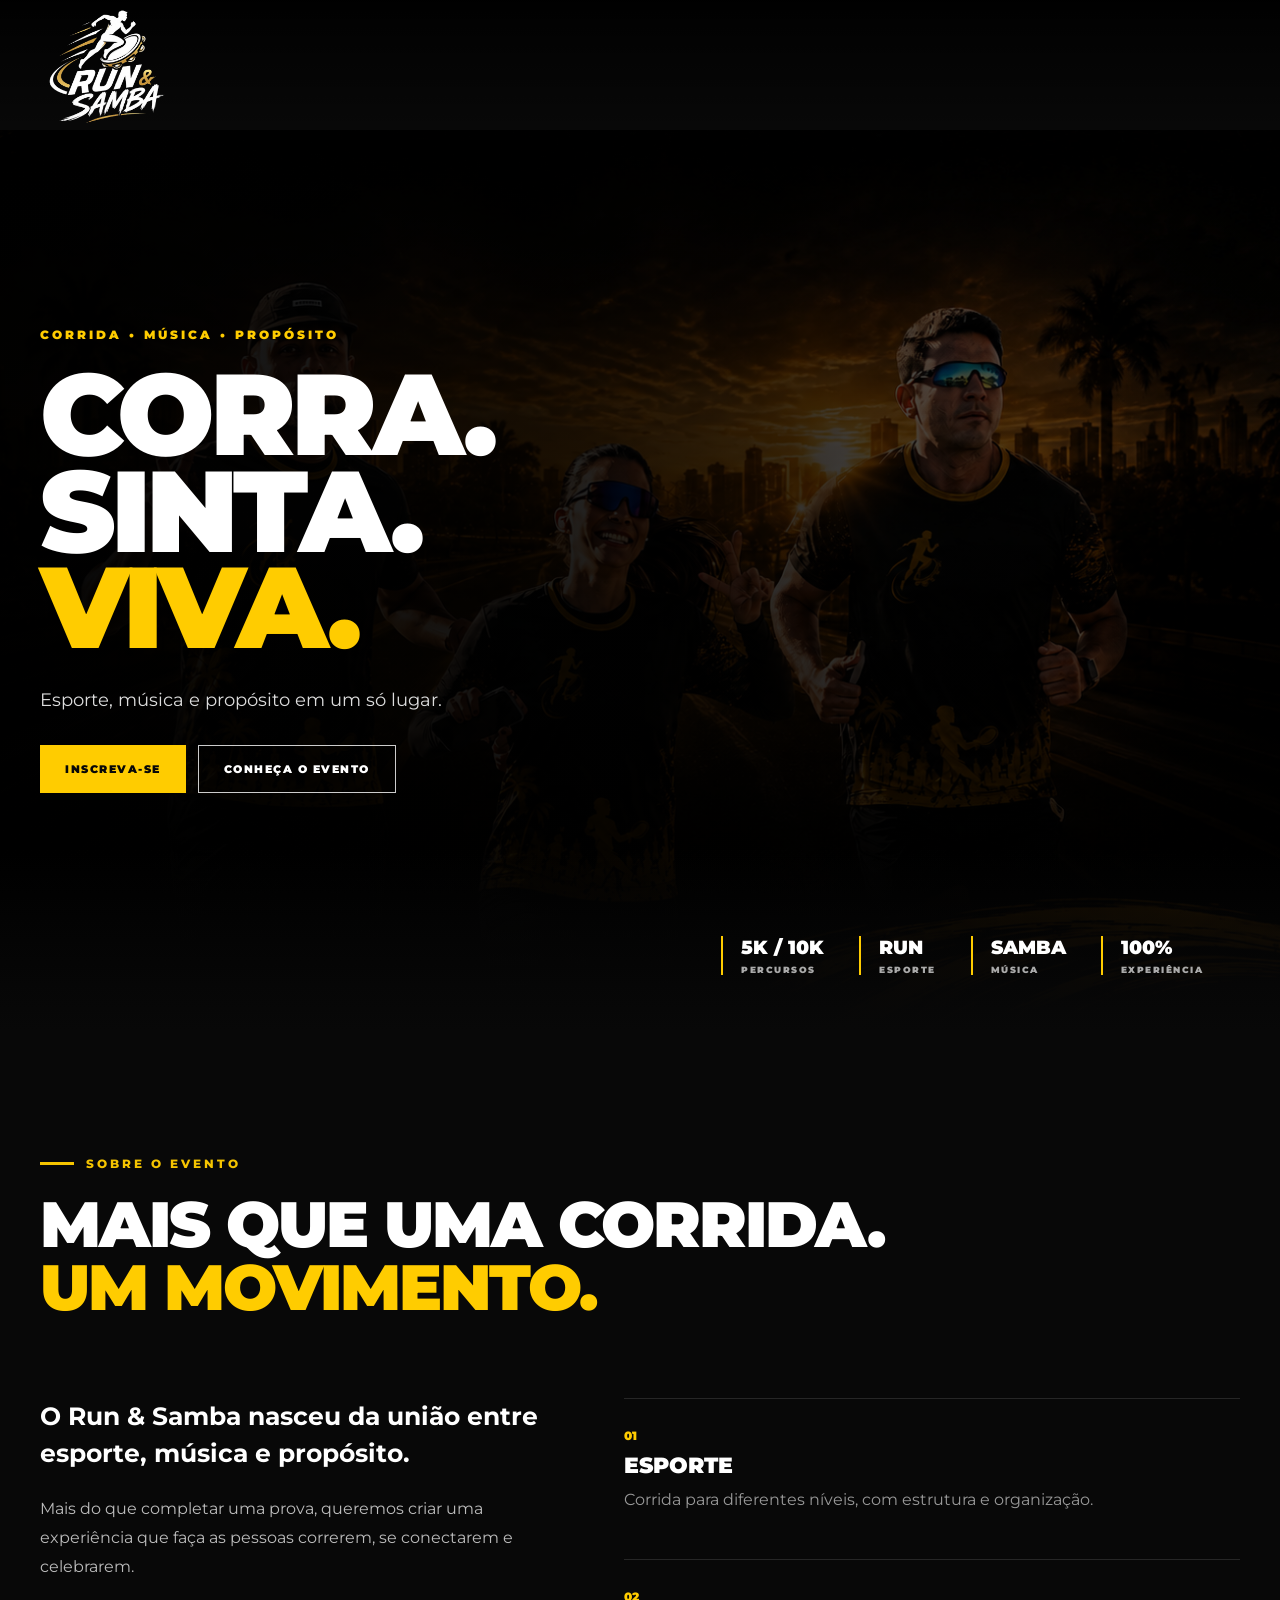
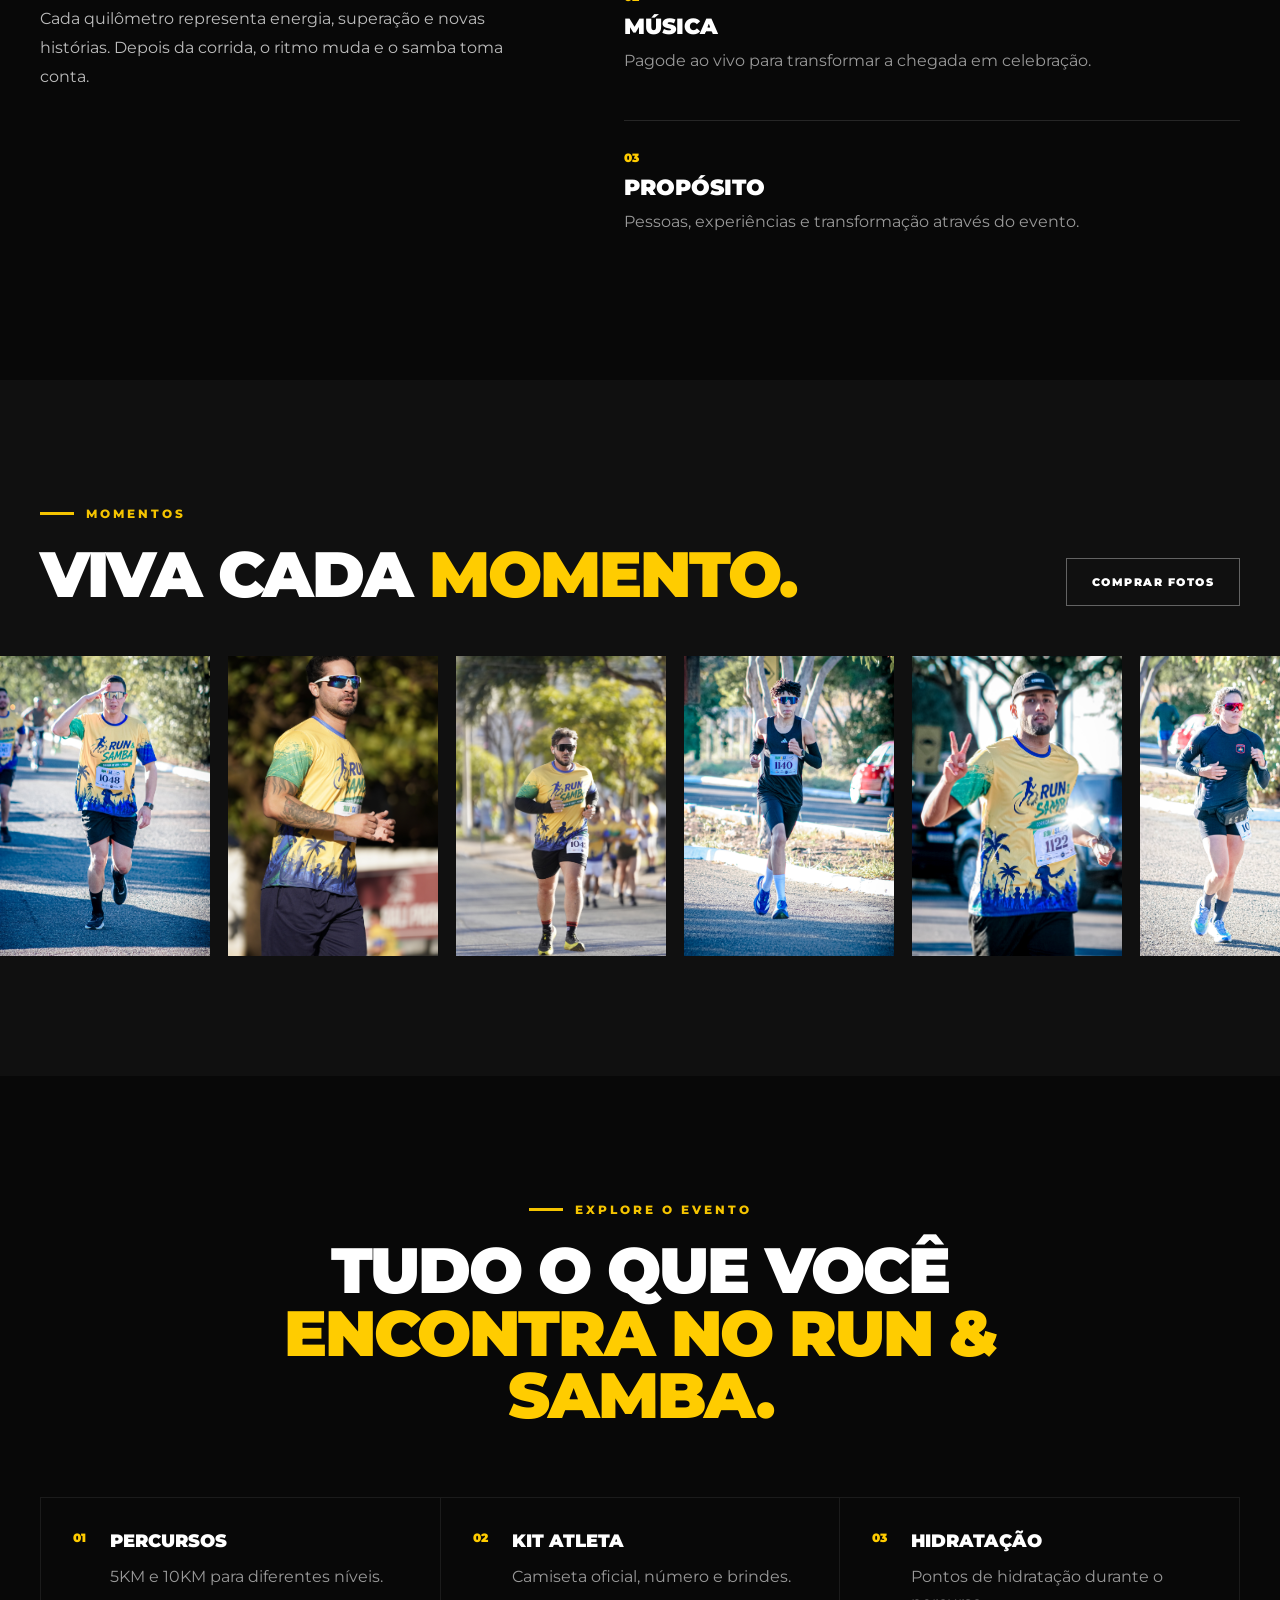
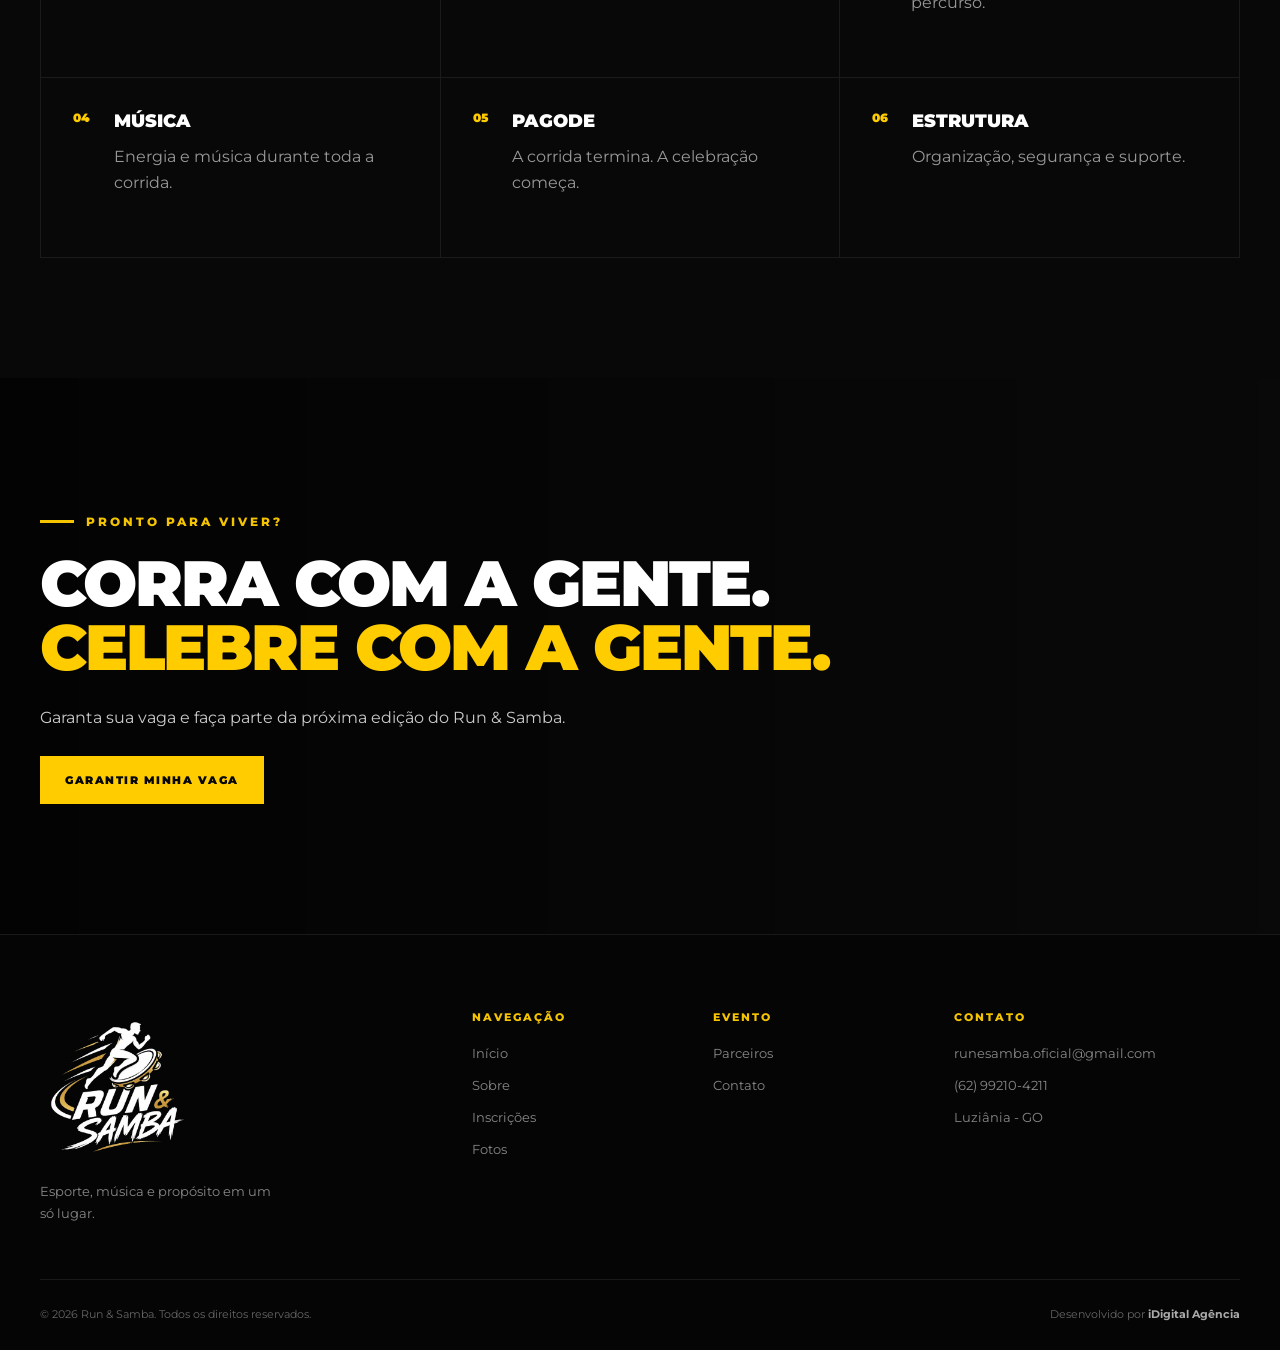
==== commit ec63b411: "Novo menu mobile Run e Samba" ====
--- a/index.html
+++ b/index.html
@@ -1,4 +1,4 @@
-<!DOCTYPE html>
+﻿<!DOCTYPE html>
 <html lang="pt-BR">
 
 <head>
@@ -54,20 +54,28 @@
                 >
             </a>
 
+<button
+    class="menu-mobile"
+    id="menuMobile"
+    type="button"
+    aria-label="Abrir menu"
+    aria-expanded="false"
+    aria-controls="mobileMenu"
+>
+    <span class="menu-mobile-icon">
+        <span></span>
+        <span></span>
+        <span></span>
+    </span>
+
+    <span class="menu-mobile-text">
+        MENU
+    </span>
+</button>
+
+
             <!-- MENU MOBILE -->
-
-            <button
-                class="menu-mobile"
-                type="button"
-                aria-label="Abrir menu"
-                aria-expanded="false"
-            >
-                <span></span>
-                <span></span>
-                <span></span>
-            </button>
-
-            <!-- MENU -->
+<!-- MENU -->
 
             <ul class="menu">
 
@@ -118,7 +126,106 @@
 
         </nav>
 
-    </header>
+    
+
+<div
+    class="mobile-menu-overlay"
+    id="mobileMenuOverlay"
+    aria-hidden="true"
+></div>
+
+<aside
+    class="mobile-menu-panel"
+    id="mobileMenu"
+    aria-hidden="true"
+>
+
+    <div class="mobile-menu-header">
+
+        <a
+            href="index.html"
+            class="mobile-menu-logo"
+            aria-label="Run & Samba - Início"
+        >
+
+            <img
+                src="img/LOGO.png"
+                alt="Run & Samba"
+            >
+
+        </a>
+
+        <button
+            type="button"
+            class="mobile-menu-close"
+            id="mobileMenuClose"
+            aria-label="Fechar menu"
+        >
+            ×
+        </button>
+
+    </div>
+
+
+    <div class="mobile-menu-label">
+        NAVEGAÇÃO
+    </div>
+
+
+    <nav class="mobile-menu-nav" aria-label="Menu principal">
+
+        <a href="index.html">
+            <span>01</span>
+            <strong>INÍCIO</strong>
+        </a>
+
+        <a href="sobre.html">
+            <span>02</span>
+            <strong>SOBRE</strong>
+        </a>
+
+        <a href="inscricoes.html">
+            <span>03</span>
+            <strong>INSCRIÇÕES</strong>
+        </a>
+
+        <a href="galeria.html">
+            <span>04</span>
+            <strong>FOTOS</strong>
+        </a>
+
+        <a href="parceiros.html">
+            <span>05</span>
+            <strong>PARCEIROS</strong>
+        </a>
+
+        <a href="contato.html">
+            <span>06</span>
+            <strong>CONTATO</strong>
+        </a>
+
+    </nav>
+
+
+    <div class="mobile-menu-footer">
+
+        <a
+            href="inscricoes.html"
+            class="mobile-menu-cta"
+        >
+            INSCREVA-SE
+            <span>→</span>
+        </a>
+
+        <p>
+            RUN & SAMBA 2026
+        </p>
+
+    </div>
+
+</aside>
+
+</header>
 
 
     <!-- =====================================================
@@ -790,6 +897,9 @@
         defer
     ></script>
 
+
+<script src="js/script.js"></script>
+
 </body>
 
-</html>+</html>
--- a/css/style.css
+++ b/css/style.css
@@ -7131,3 +7131,1421 @@
     }
 
 }
+
+/* ============================================================
+   MENU MOBILE — CORREÇÃO
+   ============================================================ */
+
+@media (max-width: 768px) {
+
+    /* HEADER */
+    .header {
+        z-index: 9999;
+    }
+
+    .navbar {
+        position: relative;
+
+        min-height: 80px;
+
+        width: min(
+            var(--container),
+            calc(100% - 30px)
+        );
+    }
+
+
+    /* BOTÃO 3 RISQUINHOS */
+    .menu-mobile {
+        display: flex !important;
+
+        width: 44px;
+        height: 44px;
+
+        padding: 0;
+
+        background: transparent;
+
+        align-items: center;
+        justify-content: center;
+
+        flex-direction: column;
+
+        gap: 5px;
+
+        position: relative;
+
+        z-index: 10001;
+    }
+
+
+    .menu-mobile span {
+        display: block;
+
+        width: 26px;
+        height: 3px;
+
+        background: var(--white);
+
+        border-radius: 3px;
+
+        transition:
+            transform 0.3s ease,
+            opacity 0.3s ease;
+    }
+
+
+    /* MENU FECHADO */
+    .menu {
+        position: absolute;
+
+        top: 80px;
+        left: 0;
+
+        width: 100%;
+
+        display: flex !important;
+
+        flex-direction: column;
+
+        align-items: stretch;
+
+        gap: 0;
+
+        padding: 15px 20px 20px;
+
+        background: rgba(8, 8, 8, 0.98);
+
+        border-top: 1px solid rgba(255, 255, 255, 0.08);
+
+        opacity: 0;
+
+        visibility: hidden;
+
+        pointer-events: none;
+
+        transform: translateY(-15px);
+
+        transition:
+            opacity 0.25s ease,
+            visibility 0.25s ease,
+            transform 0.25s ease;
+
+        z-index: 10000;
+    }
+
+
+    /* MENU ABERTO */
+    .menu.active {
+        opacity: 1;
+
+        visibility: visible;
+
+        pointer-events: auto;
+
+        transform: translateY(0);
+    }
+
+
+    /* LINKS */
+    .menu li {
+        width: 100%;
+    }
+
+
+    .menu a {
+        display: block;
+
+        width: 100%;
+
+        padding: 16px 10px;
+
+        font-size: 12px;
+
+        text-align: center;
+
+        color: var(--white);
+    }
+
+
+    .menu a::after {
+        display: none;
+    }
+
+
+    .menu a:hover {
+        color: var(--yellow);
+    }
+
+
+    /* ESCONDE BOTÃO AMARELO DO HEADER NO CELULAR */
+    .btn-header {
+        display: none;
+    }
+
+
+    /* ANIMAÇÃO DOS 3 RISQUINHOS */
+
+    .menu-mobile.active span:nth-child(1) {
+        transform: translateY(8px) rotate(45deg);
+    }
+
+    .menu-mobile.active span:nth-child(2) {
+        opacity: 0;
+    }
+
+    .menu-mobile.active span:nth-child(3) {
+        transform: translateY(-8px) rotate(-45deg);
+    }
+
+}
+
+
+/* ============================================================
+   CELULARES PEQUENOS
+   ============================================================ */
+
+@media (max-width: 400px) {
+
+    .navbar {
+        min-height: 75px;
+    }
+
+    .menu {
+        top: 75px;
+    }
+
+    .logo {
+        width: 115px;
+    }
+
+}
+<<<<<<< HEAD
+
+/* ============================================================
+   MENU MOBILE - GALERIA
+============================================================ */
+
+@media (max-width: 800px) {
+
+    .menu-mobile {
+        display: flex !important;
+
+        position: relative;
+        z-index: 2000;
+
+        width: 44px;
+        height: 44px;
+
+        margin-left: auto;
+
+        background: transparent;
+
+        align-items: center;
+        justify-content: center;
+
+        flex-direction: column;
+
+        gap: 5px;
+    }
+
+    .menu-mobile span {
+        display: block;
+
+        width: 25px;
+        height: 2px;
+
+        background: #ffffff;
+
+        transition: 0.3s ease;
+    }
+
+
+    .menu {
+        position: absolute;
+
+        top: 90px;
+        left: 0;
+        right: 0;
+
+        width: 100%;
+
+        display: flex;
+
+        flex-direction: column;
+
+        gap: 0;
+
+        padding: 15px 20px 25px;
+
+        background: #080808;
+
+        border-top: 1px solid rgba(255,255,255,0.1);
+
+        opacity: 0;
+        visibility: hidden;
+
+        transform: translateY(-15px);
+
+        transition:
+            opacity 0.3s ease,
+            transform 0.3s ease,
+            visibility 0.3s ease;
+
+        z-index: 1999;
+    }
+
+
+    /* MENU ABERTO */
+
+    .menu.active {
+        opacity: 1 !important;
+
+        visibility: visible !important;
+
+        transform: translateY(0);
+
+        display: flex;
+    }
+
+
+    .menu li {
+        width: 100%;
+    }
+
+
+    .menu li a {
+        display: block;
+
+        width: 100%;
+
+        padding: 17px 5px;
+
+        color: #ffffff;
+
+        border-bottom: 1px solid rgba(255,255,255,0.08);
+    }
+
+
+    .btn-header {
+        display: none;
+    }
+
+
+    /* X */
+
+    .menu-mobile.active span:nth-child(1) {
+        transform: translateY(7px) rotate(45deg);
+    }
+
+    .menu-mobile.active span:nth-child(2) {
+        opacity: 0;
+    }
+
+    .menu-mobile.active span:nth-child(3) {
+        transform: translateY(-7px) rotate(-45deg);
+    }
+
+}
+
+/* =========================================================
+   MENU MOBILE — CORREÇÃO GLOBAL
+========================================================= */
+
+@media (max-width: 768px) {
+
+    .navbar {
+        position: relative;
+        min-height: 80px;
+    }
+
+    .menu-mobile {
+        display: flex !important;
+
+        position: relative;
+
+        width: 44px;
+        height: 44px;
+
+        margin-left: auto;
+
+        background: transparent;
+
+        border: 0;
+
+        align-items: center;
+        justify-content: center;
+
+        flex-direction: column;
+
+        gap: 5px;
+
+        z-index: 2000;
+    }
+
+
+    .menu-mobile span {
+        display: block;
+
+        width: 25px;
+        height: 2px;
+
+        background: #ffffff;
+
+        border-radius: 2px;
+
+        transition:
+            transform 0.3s ease,
+            opacity 0.3s ease;
+    }
+
+
+    /* MENU FECHADO */
+
+    .menu {
+        display: none;
+
+        position: absolute;
+
+        top: 80px;
+        right: 0;
+
+        width: 240px;
+
+        padding: 20px;
+
+        background: #080808;
+
+        border: 1px solid rgba(255,255,255,0.12);
+
+        box-shadow: 0 20px 50px rgba(0,0,0,0.5);
+
+        flex-direction: column;
+
+        align-items: stretch;
+
+        gap: 5px;
+
+        z-index: 1999;
+    }
+
+
+    /* MENU ABERTO */
+
+    .menu.active {
+        display: flex !important;
+    }
+
+
+    .menu li {
+        width: 100%;
+    }
+
+
+    .menu a {
+        display: block;
+
+        width: 100%;
+
+        padding: 14px 10px;
+
+        font-size: 12px;
+    }
+
+
+    .menu a::after {
+        display: none;
+    }
+
+
+    /* BOTÃO INSCREVA-SE */
+
+    .btn-header {
+        display: none;
+    }
+
+
+    /* ANIMAÇÃO DOS TRÊS TRAÇOS */
+
+    .menu-mobile.active span:nth-child(1) {
+        transform: translateY(7px) rotate(45deg);
+    }
+
+    .menu-mobile.active span:nth-child(2) {
+        opacity: 0;
+    }
+
+    .menu-mobile.active span:nth-child(3) {
+        transform: translateY(-7px) rotate(-45deg);
+    }
+
+}
+
+
+/* =========================================================
+   DESKTOP
+========================================================= */
+
+@media (min-width: 769px) {
+
+    .menu-mobile {
+        display: none !important;
+    }
+
+    .menu {
+        display: flex !important;
+    }
+
+}
+
+
+/* =========================================================
+   CORREÇÃO DEFINITIVA — MENU MOBILE GLOBAL
+   Run & Samba
+========================================================= */
+
+.menu-mobile {
+    display: none;
+}
+
+
+/* =========================================================
+   CELULAR
+========================================================= */
+
+@media (max-width: 768px) {
+
+    .navbar {
+        position: relative;
+    }
+
+    /* BOTÃO DOS 3 TRAÇOS */
+
+    .menu-mobile {
+        display: flex !important;
+
+        position: relative;
+
+        width: 44px;
+        height: 44px;
+
+        margin-left: auto;
+
+        padding: 0;
+
+        border: 0;
+
+        background: transparent;
+
+        align-items: center;
+        justify-content: center;
+
+        flex-direction: column;
+
+        gap: 5px;
+
+        z-index: 99999;
+    }
+
+
+    .menu-mobile span {
+        display: block !important;
+
+        width: 26px;
+        height: 3px;
+
+        background: #ffffff;
+
+        border-radius: 3px;
+
+        opacity: 1;
+
+        visibility: visible;
+
+        transition:
+            transform 0.25s ease,
+            opacity 0.25s ease;
+    }
+
+
+    /* =====================================================
+       MENU FECHADO
+    ===================================================== */
+
+    .menu {
+        display: none !important;
+    }
+
+
+    /* =====================================================
+       MENU ABERTO
+    ===================================================== */
+
+    .menu.active {
+        display: flex !important;
+
+        position: absolute;
+
+        top: 80px;
+        right: 20px;
+
+        width: 250px;
+
+        padding: 15px;
+
+        flex-direction: column;
+
+        align-items: stretch;
+
+        gap: 3px;
+
+        background: #080808;
+
+        border: 1px solid rgba(255, 255, 255, 0.15);
+
+        box-shadow:
+            0 20px 50px rgba(0, 0, 0, 0.65);
+
+        z-index: 99998;
+    }
+
+
+    .menu.active li {
+        display: block;
+
+        width: 100%;
+    }
+
+
+    .menu.active a {
+        display: block;
+
+        width: 100%;
+
+        padding: 15px 12px;
+
+        color: #ffffff;
+
+        font-size: 12px;
+
+        font-weight: 800;
+
+        letter-spacing: 1.5px;
+    }
+
+
+    .menu.active a:hover {
+        color: #ffcc00;
+
+        background: rgba(255, 255, 255, 0.04);
+    }
+
+
+    /* =====================================================
+       TRANSFORMA OS 3 TRAÇOS EM X
+    ===================================================== */
+
+    .menu-mobile.active span:nth-child(1) {
+        transform: translateY(8px) rotate(45deg);
+    }
+
+    .menu-mobile.active span:nth-child(2) {
+        opacity: 0 !important;
+    }
+
+    .menu-mobile.active span:nth-child(3) {
+        transform: translateY(-8px) rotate(-45deg);
+    }
+
+
+    /* ESCONDE BOTÃO INSCREVA-SE NO MOBILE */
+
+    .navbar > .btn-header {
+        display: none;
+    }
+
+}
+
+
+/* =========================================================
+   DESKTOP
+========================================================= */
+
+@media (min-width: 769px) {
+
+    .menu-mobile {
+        display: none !important;
+    }
+
+    .menu {
+        display: flex !important;
+    }
+
+}
+
+
+/* ==================================================
+   BOTÃO MENU MOBILE
+=======
+/* ==================================================
+   MENU MOBILE RUN & SAMBA
+>>>>>>> 9b841a1 (Corrige menu mobile e scripts das paginas)
+================================================== */
+
+.menu-mobile {
+    display: none;
+<<<<<<< HEAD
+    width: 44px;
+    height: 44px;
+    padding: 8px;
+    border: none;
+    background: transparent;
+    cursor: pointer;
+
+    flex-direction: column;
+    justify-content: center;
+    align-items: center;
+
+    gap: 5px;
+
+    z-index: 9999;
+}
+
+.menu-mobile span {
+    display: block;
+
+    width: 25px;
+    height: 3px;
+
+    background: #ffffff;
+
+    border-radius: 3px;
+
+    transition: all 0.3s ease;
+}
+
+
+/* ==================================================
+   CELULAR
+================================================== */
+
+@media (max-width: 768px) {
+=======
+    background: transparent;
+    border: 1px solid rgba(255,255,255,0.5);
+    color: #fff;
+    padding: 10px 16px;
+    border-radius: 4px;
+    font-family: 'Montserrat', sans-serif;
+    font-size: 13px;
+    font-weight: 700;
+    cursor: pointer;
+    z-index: 9999;
+}
+
+@media (max-width: 900px) {
+>>>>>>> 9b841a1 (Corrige menu mobile e scripts das paginas)
+
+    .navbar {
+        position: relative;
+    }
+
+<<<<<<< HEAD
+
+    /* TRÊS PONTINHOS / MENU */
+
+    .menu-mobile {
+        display: flex;
+
+        margin-left: auto;
+        margin-right: 10px;
+    }
+
+
+    /* MENU FECHADO */
+
+    .navbar .menu {
+
+        position: absolute;
+
+        top: calc(100% + 10px);
+        right: 0;
+
+        width: 230px;
+
+        display: flex;
+        flex-direction: column;
+
+        padding: 12px;
+
+        margin: 0;
+
+        background: #000000;
+
+        border: 1px solid rgba(255,255,255,0.15);
+
+        border-radius: 12px;
+
+        box-shadow:
+            0 15px 40px rgba(0,0,0,0.6);
+
+        opacity: 0;
+
+        visibility: hidden;
+
+        pointer-events: none;
+
+        transform: translateY(-10px);
+
+        transition:
+            opacity 0.25s ease,
+            transform 0.25s ease,
+            visibility 0.25s ease;
+
+        z-index: 9998;
+    }
+
+
+    /* MENU ABERTO */
+
+    .navbar.menu-aberto .menu {
+
+        opacity: 1;
+
+        visibility: visible;
+
+        pointer-events: auto;
+
+        transform: translateY(0);
+    }
+
+
+    /* LINKS */
+
+    .navbar .menu li {
+
+        width: 100%;
+
+        margin: 0;
+    }
+
+
+    .navbar .menu li a {
+
+        display: block;
+
+        width: 100%;
+
+        padding: 14px 16px;
+
+        color: #ffffff;
+
+        text-decoration: none;
+
+    }
+
+
+    /* ==================================================
+       ANIMAÇÃO DO ÍCONE
+    ================================================== */
+
+    .navbar.menu-aberto
+    .menu-mobile
+    span:nth-child(1) {
+
+        transform:
+            translateY(8px)
+            rotate(45deg);
+    }
+
+
+    .navbar.menu-aberto
+    .menu-mobile
+    span:nth-child(2) {
+
+        opacity: 0;
+    }
+
+
+    .navbar.menu-aberto
+    .menu-mobile
+    span:nth-child(3) {
+
+        transform:
+            translateY(-8px)
+            rotate(-45deg);
+    }
+
+
+    /* ESCONDE BOTÃO INSCREVA-SE
+       NO MOBILE */
+
+    .navbar .btn-header {
+        display: none;
+    }
+
+}
+=======
+    .menu-mobile {
+        display: block;
+        margin-left: auto;
+    }
+
+    .menu {
+        display: none !important;
+
+        position: absolute;
+        top: 100%;
+        left: 0;
+
+        width: 100%;
+
+        background: #000;
+
+        padding: 20px 0;
+        margin: 0;
+
+        flex-direction: column;
+
+        z-index: 9998;
+
+        border-top: 1px solid rgba(255,255,255,0.15);
+    }
+
+    .menu.menu-aberto {
+        display: flex !important;
+    }
+
+    .menu li {
+        width: 100%;
+        list-style: none;
+        text-align: center;
+    }
+
+    .menu li a {
+        display: block;
+        width: 100%;
+
+        padding: 16px 20px;
+
+        color: #fff;
+        text-decoration: none;
+
+        font-family: 'Montserrat', sans-serif;
+        font-weight: 700;
+        font-size: 14px;
+    }
+
+    .menu li a:hover {
+        background: rgba(255,255,255,0.08);
+    }
+
+    .btn-header {
+        display: none !important;
+    }
+
+}
+
+>>>>>>> 9b841a1 (Corrige menu mobile e scripts das paginas)
+
+/* ============================================================
+   RUN & SAMBA
+   NOVO MENU MOBILE
+   ============================================================ */
+
+
+/* ------------------------------------------------------------
+   BOTAO
+------------------------------------------------------------ */
+
+.menu-mobile {
+    display: none;
+
+    position: relative;
+
+    align-items: center;
+    justify-content: center;
+    gap: 9px;
+
+    min-width: 112px;
+    height: 46px;
+
+    padding: 0 15px;
+
+    background: #000;
+    color: #fff;
+
+    border: 1px solid rgba(255,255,255,0.28);
+    border-radius: 4px;
+
+    cursor: pointer;
+
+    font-family: 'Montserrat', sans-serif;
+    font-size: 11px;
+    font-weight: 800;
+    letter-spacing: 1.5px;
+
+    z-index: 10001;
+
+    transition:
+        background 0.25s ease,
+        border-color 0.25s ease,
+        transform 0.25s ease;
+}
+
+
+.menu-mobile:hover {
+    background: #111;
+    border-color: rgba(255,255,255,0.65);
+}
+
+
+.menu-mobile.ativo {
+    background: #111;
+}
+
+
+.menu-mobile-icon {
+    width: 20px;
+    height: 16px;
+
+    display: flex;
+
+    flex-direction: column;
+    justify-content: space-between;
+}
+
+
+.menu-mobile-icon span {
+    display: block;
+
+    width: 100%;
+    height: 2px;
+
+    background: #fff;
+
+    transition:
+        transform 0.25s ease,
+        opacity 0.25s ease;
+}
+
+
+.menu-mobile.ativo
+.menu-mobile-icon span:nth-child(1) {
+    transform: translateY(7px) rotate(45deg);
+}
+
+
+.menu-mobile.ativo
+.menu-mobile-icon span:nth-child(2) {
+    opacity: 0;
+}
+
+
+.menu-mobile.ativo
+.menu-mobile-icon span:nth-child(3) {
+    transform: translateY(-7px) rotate(-45deg);
+}
+
+
+/* ------------------------------------------------------------
+   OVERLAY
+------------------------------------------------------------ */
+
+.mobile-menu-overlay {
+    position: fixed;
+
+    inset: 0;
+
+    background: rgba(0,0,0,0.72);
+
+    opacity: 0;
+    visibility: hidden;
+
+    z-index: 10000;
+
+    transition:
+        opacity 0.3s ease,
+        visibility 0.3s ease;
+
+    backdrop-filter: blur(3px);
+}
+
+
+.mobile-menu-overlay.ativo {
+    opacity: 1;
+    visibility: visible;
+}
+
+
+/* ------------------------------------------------------------
+   PAINEL LATERAL
+------------------------------------------------------------ */
+
+.mobile-menu-panel {
+    position: fixed;
+
+    top: 0;
+    right: 0;
+
+    width: min(390px, 88vw);
+    height: 100vh;
+
+    background: #050505;
+
+    border-left: 1px solid rgba(255,255,255,0.12);
+
+    z-index: 10002;
+
+    transform: translateX(105%);
+
+    visibility: hidden;
+
+    display: flex;
+    flex-direction: column;
+
+    padding: 25px 25px 22px;
+
+    box-sizing: border-box;
+
+    transition:
+        transform 0.38s cubic-bezier(.22,.61,.36,1),
+        visibility 0.38s ease;
+
+    box-shadow:
+        -20px 0 60px rgba(0,0,0,0.45);
+}
+
+
+.mobile-menu-panel.ativo {
+    transform: translateX(0);
+    visibility: visible;
+}
+
+
+/* ------------------------------------------------------------
+   CABEÇALHO DO PAINEL
+------------------------------------------------------------ */
+
+.mobile-menu-header {
+    display: flex;
+
+    align-items: center;
+    justify-content: space-between;
+
+    padding-bottom: 25px;
+
+    border-bottom: 1px solid rgba(255,255,255,0.12);
+}
+
+
+.mobile-menu-logo {
+    display: block;
+}
+
+
+.mobile-menu-logo img {
+    display: block;
+
+    width: 135px;
+    height: auto;
+
+    object-fit: contain;
+}
+
+
+.mobile-menu-close {
+    width: 42px;
+    height: 42px;
+
+    display: flex;
+
+    align-items: center;
+    justify-content: center;
+
+    background: transparent;
+
+    color: #fff;
+
+    border: 1px solid rgba(255,255,255,0.25);
+    border-radius: 50%;
+
+    font-family: Arial, sans-serif;
+    font-size: 29px;
+    font-weight: 300;
+    line-height: 1;
+
+    cursor: pointer;
+
+    transition:
+        background 0.25s ease,
+        transform 0.25s ease;
+}
+
+
+.mobile-menu-close:hover {
+    background: rgba(255,255,255,0.08);
+    transform: rotate(90deg);
+}
+
+
+/* ------------------------------------------------------------
+   LABEL
+------------------------------------------------------------ */
+
+.mobile-menu-label {
+    margin-top: 30px;
+    margin-bottom: 14px;
+
+    color: rgba(255,255,255,0.42);
+
+    font-family: 'Montserrat', sans-serif;
+    font-size: 10px;
+    font-weight: 800;
+
+    letter-spacing: 2.5px;
+}
+
+
+/* ------------------------------------------------------------
+   LINKS
+------------------------------------------------------------ */
+
+.mobile-menu-nav {
+    display: flex;
+
+    flex-direction: column;
+}
+
+
+.mobile-menu-nav a {
+    position: relative;
+
+    display: flex;
+
+    align-items: center;
+
+    gap: 17px;
+
+    min-height: 58px;
+
+    padding: 0 5px;
+
+    color: #fff;
+
+    text-decoration: none;
+
+    border-bottom: 1px solid rgba(255,255,255,0.09);
+
+    font-family: 'Montserrat', sans-serif;
+
+    transition:
+        padding-left 0.25s ease,
+        background 0.25s ease,
+        color 0.25s ease;
+}
+
+
+.mobile-menu-nav a span {
+    width: 25px;
+
+    color: rgba(255,255,255,0.3);
+
+    font-size: 10px;
+    font-weight: 700;
+
+    letter-spacing: 1px;
+}
+
+
+.mobile-menu-nav a strong {
+    font-size: 14px;
+    font-weight: 800;
+    letter-spacing: 1.3px;
+}
+
+
+.mobile-menu-nav a:hover {
+    padding-left: 12px;
+
+    color: #fff;
+
+    background: rgba(255,255,255,0.035);
+}
+
+
+.mobile-menu-nav a.active {
+    color: #fff;
+}
+
+
+.mobile-menu-nav a.active::before {
+    content: "";
+
+    position: absolute;
+
+    left: -25px;
+
+    top: 50%;
+
+    width: 3px;
+    height: 28px;
+
+    transform: translateY(-50%);
+
+    background: #fff;
+}
+
+
+.mobile-menu-nav a.active span {
+    color: #fff;
+}
+
+
+/* ------------------------------------------------------------
+   RODAPÉ DO PAINEL
+------------------------------------------------------------ */
+
+.mobile-menu-footer {
+    margin-top: auto;
+}
+
+
+.mobile-menu-cta {
+    display: flex;
+
+    align-items: center;
+    justify-content: space-between;
+
+    width: 100%;
+
+    min-height: 56px;
+
+    padding: 0 20px;
+
+    box-sizing: border-box;
+
+    background: #fff;
+
+    color: #000;
+
+    text-decoration: none;
+
+    font-family: 'Montserrat', sans-serif;
+    font-size: 12px;
+    font-weight: 900;
+
+    letter-spacing: 1.5px;
+
+    transition:
+        background 0.25s ease,
+        transform 0.25s ease;
+}
+
+
+.mobile-menu-cta:hover {
+    background: #e8e8e8;
+
+    transform: translateY(-2px);
+}
+
+
+.mobile-menu-cta span {
+    font-size: 22px;
+    font-weight: 400;
+}
+
+
+.mobile-menu-footer p {
+    margin: 17px 0 0;
+
+    color: rgba(255,255,255,0.3);
+
+    font-family: 'Montserrat', sans-serif;
+    font-size: 9px;
+    font-weight: 700;
+
+    letter-spacing: 2px;
+}
+
+
+/* ------------------------------------------------------------
+   BLOQUEIA ROLAGEM QUANDO MENU ESTIVER ABERTO
+------------------------------------------------------------ */
+
+body.menu-mobile-aberto {
+    overflow: hidden;
+}
+
+
+/* ------------------------------------------------------------
+   MOBILE
+------------------------------------------------------------ */
+
+@media (max-width: 900px) {
+
+    .menu-mobile {
+        display: flex;
+    }
+
+
+    .navbar {
+        position: relative;
+    }
+
+
+    .navbar > .menu {
+        display: none !important;
+    }
+
+
+    .navbar > .btn-header {
+        display: none !important;
+    }
+
+}
+
+
+/* ------------------------------------------------------------
+   TELAS MUITO PEQUENAS
+------------------------------------------------------------ */
+
+@media (max-width: 480px) {
+
+    .menu-mobile {
+        min-width: 98px;
+        height: 42px;
+
+        padding: 0 12px;
+
+        font-size: 10px;
+    }
+
+
+    .mobile-menu-panel {
+        width: 92vw;
+
+        padding-left: 20px;
+        padding-right: 20px;
+    }
+
+
+    .mobile-menu-nav a.active::before {
+        left: -20px;
+    }
+
+}
+
+
+/* ------------------------------------------------------------
+   DESKTOP
+------------------------------------------------------------ */
+
+@media (min-width: 901px) {
+
+    .mobile-menu-panel,
+    .mobile-menu-overlay {
+        display: none !important;
+    }
+
+}
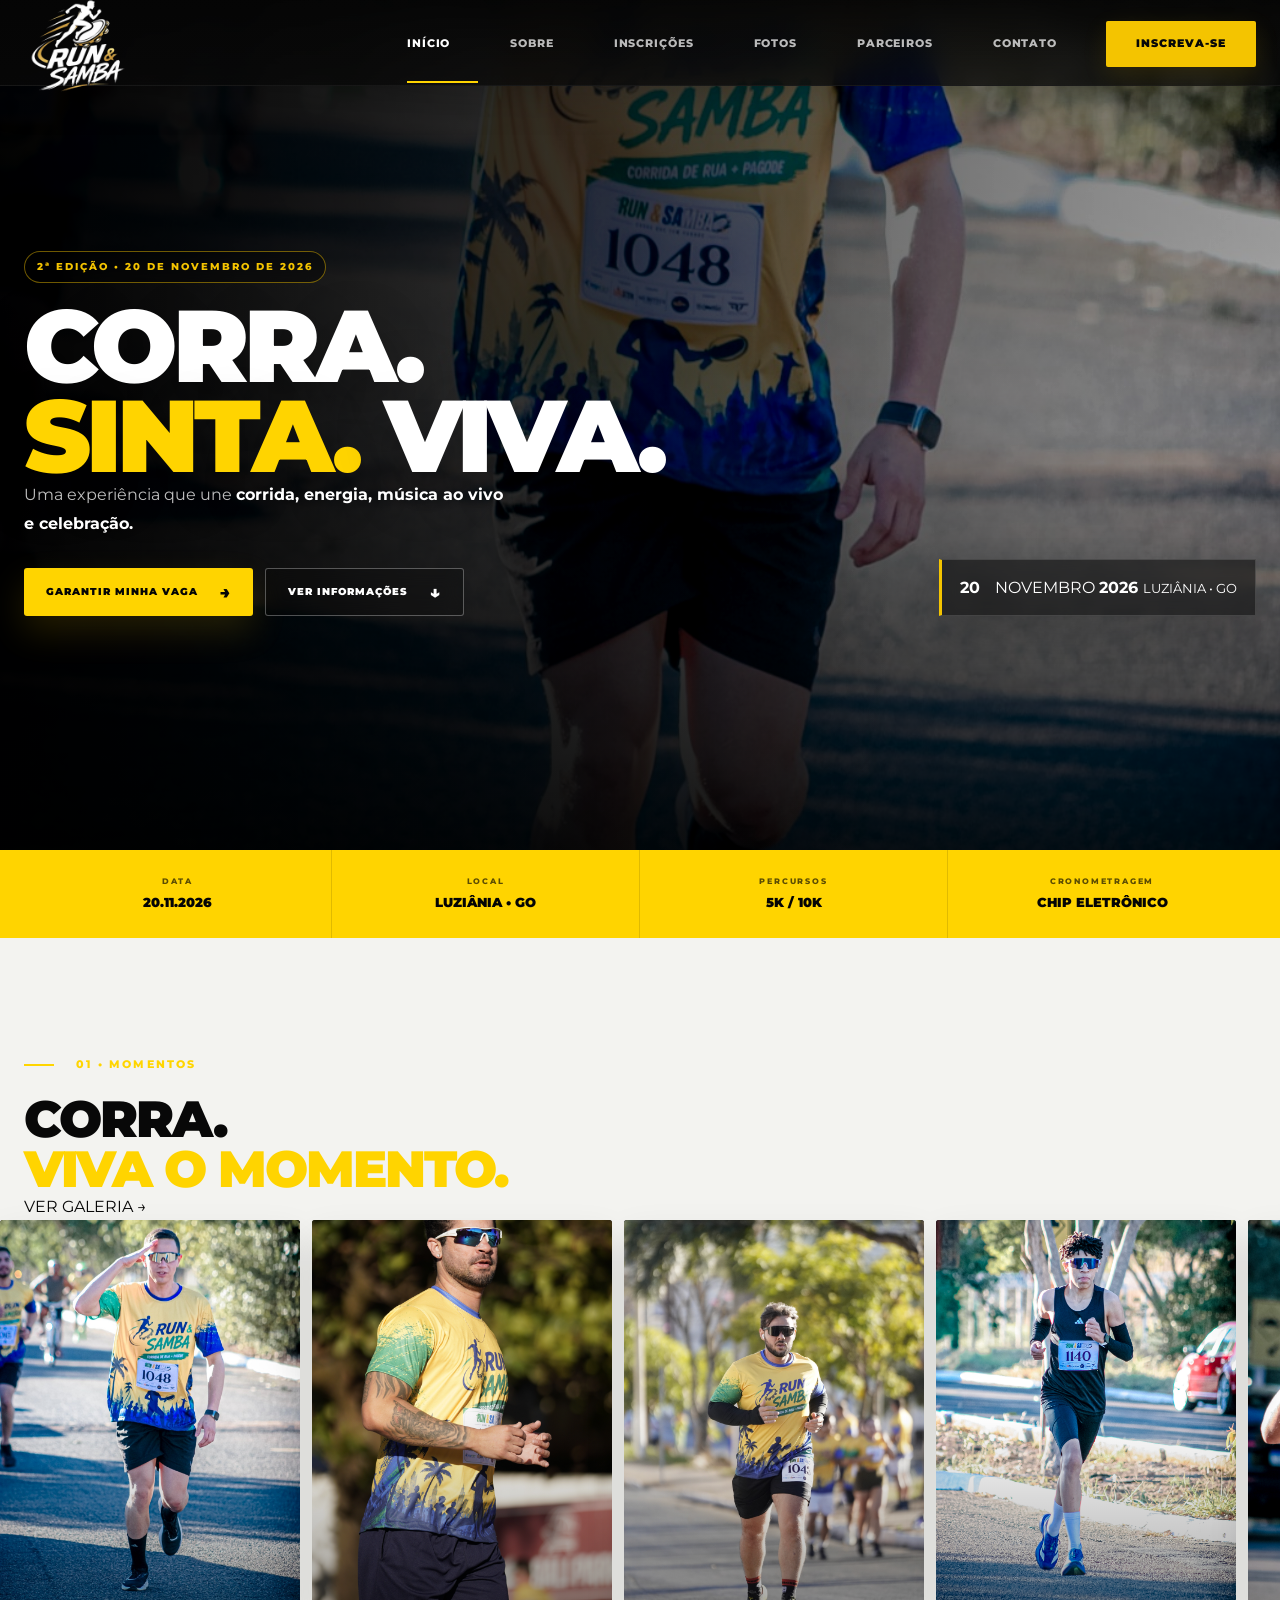
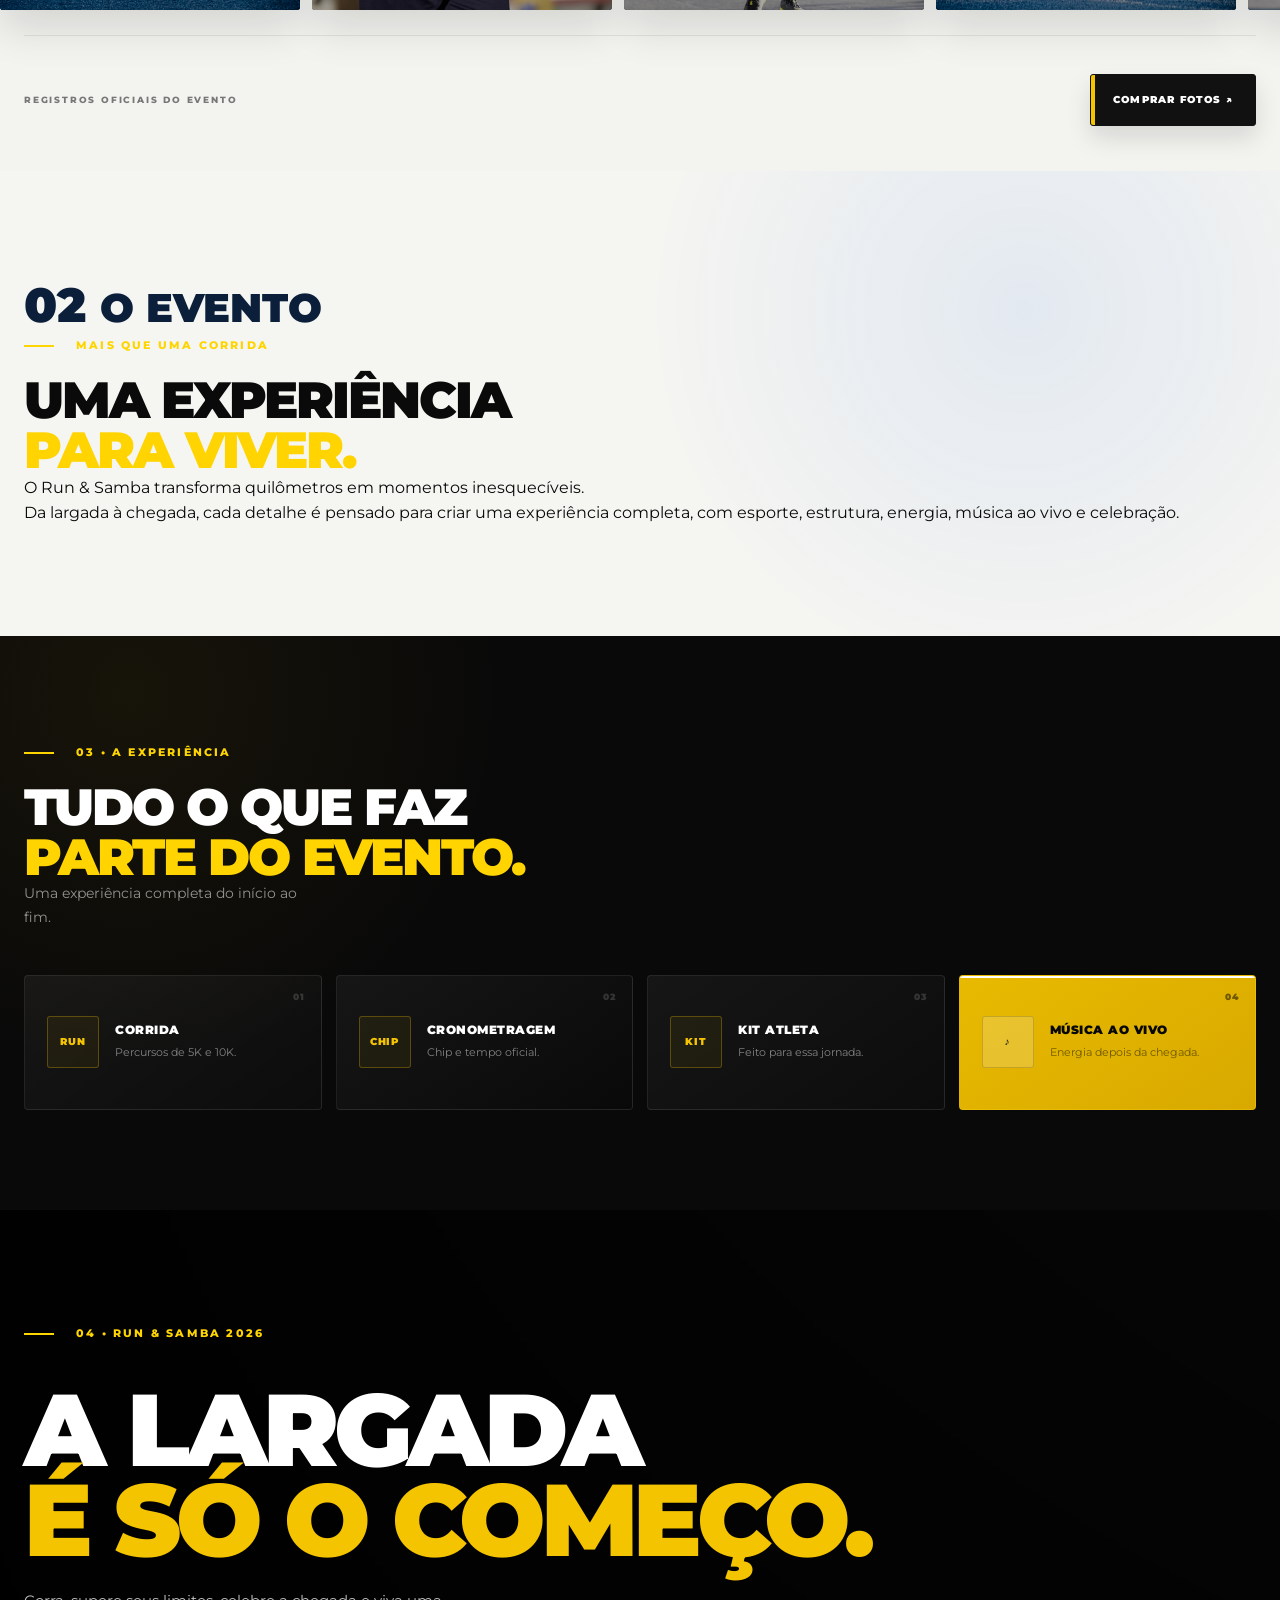
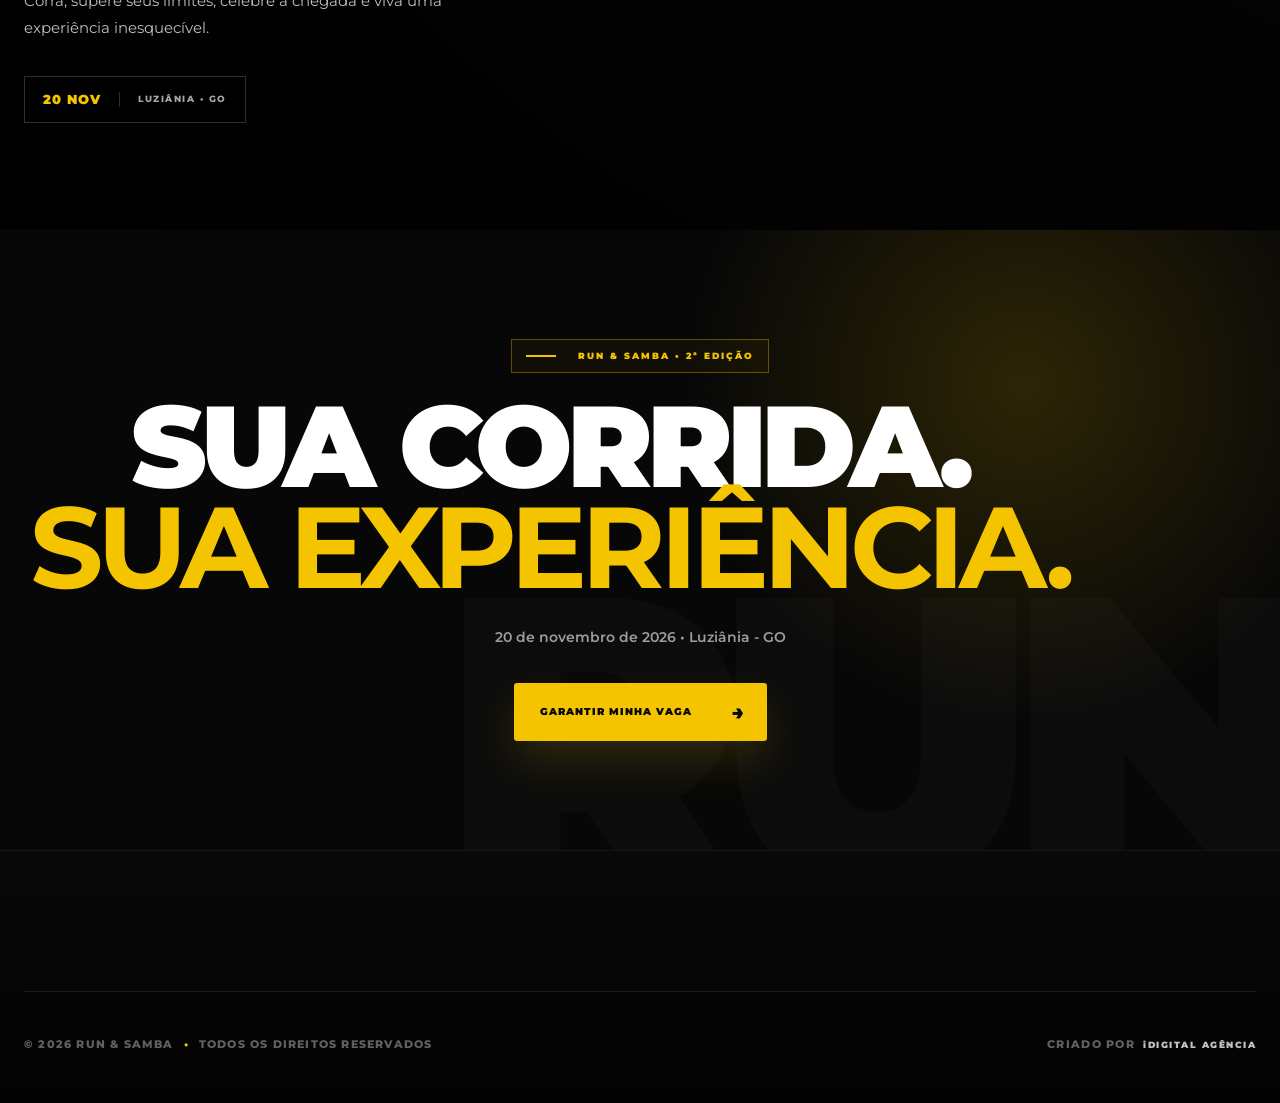
==== commit 6beac350: "Atualiza pagina de obrigado pelo contato" ====
--- a/index.html
+++ b/index.html
@@ -1,7 +1,9 @@
 ﻿<!DOCTYPE html>
+
 <html lang="pt-BR">
 
 <head>
+
     <meta charset="UTF-8">
 
     <meta
@@ -11,895 +13,956 @@
 
     <meta
         name="description"
-        content="Run & Samba — esporte, música e propósito em uma experiência única."
+        content="Run & Samba 2026 — corrida, música ao vivo, energia e celebração. 2ª edição em Luziânia - GO."
     >
 
-    <title>Run & Samba | Corra. Sinta. Viva.</title>
-
-    <!-- Google Fonts -->
-    <link rel="preconnect" href="https://fonts.googleapis.com">
-    <link rel="preconnect" href="https://fonts.gstatic.com" crossorigin>
+    <meta
+        name="theme-color"
+        content="#080808"
+    >
+
+    <title>Run & Samba 2026 | Corra. Sinta. Viva.</title>
+
+
+    <!-- GOOGLE FONTS -->
+
+    <link
+        rel="preconnect"
+        href="https://fonts.googleapis.com"
+    >
+
+    <link
+        rel="preconnect"
+        href="https://fonts.gstatic.com"
+        crossorigin
+    >
 
     <link
         href="https://fonts.googleapis.com/css2?family=Montserrat:wght@400;500;600;700;800;900&display=swap"
         rel="stylesheet"
     >
 
+
     <!-- CSS -->
+
     <link
         rel="stylesheet"
         href="css/style.css"
     >
+
 </head>
 
+
 <body>
 
-    <!-- =====================================================
-         HEADER
-    ====================================================== -->
-
-    <header class="header">
-
-        <nav class="navbar container">
-
-            <a
-                href="index.html"
-                class="logo-link"
-                aria-label="Run & Samba - Início"
-            >
-                <img
-                    src="img/LOGO.png"
-                    alt="Run & Samba"
-                    class="logo"
-                >
-            </a>
-
-<button
-    class="menu-mobile"
-    id="menuMobile"
-    type="button"
-    aria-label="Abrir menu"
-    aria-expanded="false"
-    aria-controls="mobileMenu"
->
-    <span class="menu-mobile-icon">
-        <span></span>
-        <span></span>
-        <span></span>
-    </span>
-
-    <span class="menu-mobile-text">
-        MENU
-    </span>
-</button>
-
-
-            <!-- MENU MOBILE -->
-<!-- MENU -->
-
-            <ul class="menu">
-
-                <li>
-                    <a href="index.html">
-                        INÍCIO
-                    </a>
-                </li>
-
-                <li>
-                    <a href="sobre.html">
-                        SOBRE
-                    </a>
-                </li>
-
-                <li>
-                    <a href="inscricoes.html">
-                        INSCRIÇÕES
-                    </a>
-                </li>
-
-                <li>
-                    <a href="galeria.html">
-                        FOTOS
-                    </a>
-                </li>
-
-                <li>
-                    <a href="parceiros.html">
-                        PARCEIROS
-                    </a>
-                </li>
-
-                <li>
-                    <a href="contato.html">
-                        CONTATO
-                    </a>
-                </li>
-
-            </ul>
-
-            <a
-                href="inscricoes.html"
-                class="btn-header"
-            >
-                INSCREVA-SE
-            </a>
-
-        </nav>
-
-    
-
-<div
-    class="mobile-menu-overlay"
-    id="mobileMenuOverlay"
-    aria-hidden="true"
-></div>
-
-<aside
-    class="mobile-menu-panel"
-    id="mobileMenu"
-    aria-hidden="true"
->
-
-    <div class="mobile-menu-header">
+
+<!-- =========================================================
+     HEADER
+========================================================= -->
+
+<header class="header">
+
+    <nav class="navbar container">
+
+
+        <!-- LOGO -->
 
         <a
             href="index.html"
-            class="mobile-menu-logo"
-            aria-label="Run & Samba - Início"
+            class="logo-link"
+            aria-label="Run & Samba - Página inicial"
         >
 
             <img
                 src="img/LOGO.png"
                 alt="Run & Samba"
+                class="logo"
             >
 
         </a>
 
-        <button
-            type="button"
-            class="mobile-menu-close"
-            id="mobileMenuClose"
-            aria-label="Fechar menu"
-        >
-            ×
-        </button>
-
-    </div>
-
-
-    <div class="mobile-menu-label">
-        NAVEGAÇÃO
-    </div>
-
-
-    <nav class="mobile-menu-nav" aria-label="Menu principal">
-
-        <a href="index.html">
-            <span>01</span>
-            <strong>INÍCIO</strong>
-        </a>
-
-        <a href="sobre.html">
-            <span>02</span>
-            <strong>SOBRE</strong>
-        </a>
-
-        <a href="inscricoes.html">
-            <span>03</span>
-            <strong>INSCRIÇÕES</strong>
-        </a>
-
-        <a href="galeria.html">
-            <span>04</span>
-            <strong>FOTOS</strong>
-        </a>
-
-        <a href="parceiros.html">
-            <span>05</span>
-            <strong>PARCEIROS</strong>
-        </a>
-
-        <a href="contato.html">
-            <span>06</span>
-            <strong>CONTATO</strong>
-        </a>
-
-    </nav>
-
-
-    <div class="mobile-menu-footer">
+
+        <!-- MENU DESKTOP -->
+
+        <ul class="menu">
+
+            <li>
+                <a
+                    href="index.html"
+                    class="active"
+                    aria-current="page"
+                >
+                    INÍCIO
+                </a>
+            </li>
+
+            <li>
+                <a href="sobre.html">
+                    SOBRE
+                </a>
+            </li>
+
+            <li>
+                <a href="inscricoes.html">
+                    INSCRIÇÕES
+                </a>
+            </li>
+
+            <li>
+                <a href="galeria.html">
+                    FOTOS
+                </a>
+            </li>
+
+            <li>
+                <a href="parceiros.html">
+                    PARCEIROS
+                </a>
+            </li>
+
+            <li>
+                <a href="contato.html">
+                    CONTATO
+                </a>
+            </li>
+
+        </ul>
+
+
+        <!-- CTA -->
 
         <a
             href="inscricoes.html"
-            class="mobile-menu-cta"
+            class="btn-header"
         >
             INSCREVA-SE
-            <span>→</span>
         </a>
 
-        <p>
-            RUN & SAMBA 2026
-        </p>
-
-    </div>
-
-</aside>
-
-</header>
-
-
-    <!-- =====================================================
-         CONTEÚDO
-    ====================================================== -->
-
-    <main>
-
-        <!-- =================================================
-             HERO
-        ================================================== -->
-
-        <section class="hero">
-
-            <div class="hero-overlay"></div>
-
-            <div class="hero-content container">
-
-                <span class="hero-label">
-                    CORRIDA • MÚSICA • PROPÓSITO
-                </span>
-
-                <h1>
-                    CORRA.<br>
-                    SINTA.<br>
-                    <span>VIVA.</span>
-                </h1>
-
-                <p>
-                    Esporte, música e propósito
-                    em um só lugar.
-                </p>
-
-                <div class="hero-buttons">
-
-                    <a
-                        href="inscricoes.html"
-                        class="btn-primary"
-                    >
-                        INSCREVA-SE
-                    </a>
-
-                    <a
-                        href="sobre.html"
-                        class="btn-outline"
-                    >
-                        CONHEÇA O EVENTO
-                    </a>
-
-                </div>
-
-            </div>
-
-
-            <!-- INFORMAÇÕES -->
-
-            <div class="hero-info">
-
-                <div>
-                    <strong>5K / 10K</strong>
-                    <span>PERCURSOS</span>
-                </div>
-
-                <div>
-                    <strong>RUN</strong>
-                    <span>ESPORTE</span>
-                </div>
-
-                <div>
-                    <strong>SAMBA</strong>
-                    <span>MÚSICA</span>
-                </div>
-
-                <div>
-                    <strong>100%</strong>
-                    <span>EXPERIÊNCIA</span>
-                </div>
-
-            </div>
-
-        </section>
-
-
-        <!-- =================================================
-             SOBRE
-        ================================================== -->
-
-        <section class="sobre section">
-
-            <div class="container">
-
-                <div class="section-heading">
-
-                    <span class="section-label">
-                        SOBRE O EVENTO
-                    </span>
-
-                    <h2>
-                        MAIS QUE UMA CORRIDA.
-                        <span>UM MOVIMENTO.</span>
-                    </h2>
-
-                </div>
-
-
-                <div class="sobre-grid">
-
-                    <div class="sobre-content">
-
-                        <p class="sobre-destaque">
-                            O Run & Samba nasceu da união
-                            entre esporte, música e propósito.
-                        </p>
-
-                        <p>
-                            Mais do que completar uma prova,
-                            queremos criar uma experiência
-                            que faça as pessoas correrem,
-                            se conectarem e celebrarem.
-                        </p>
-
-                        <p>
-                            Cada quilômetro representa energia,
-                            superação e novas histórias.
-                            Depois da corrida, o ritmo muda
-                            e o samba toma conta.
-                        </p>
-
-                    </div>
-
-
-                    <div class="sobre-features">
-
-                        <article class="feature">
-
-                            <span>01</span>
-
-                            <h3>
-                                ESPORTE
-                            </h3>
-
-                            <p>
-                                Corrida para diferentes níveis,
-                                com estrutura e organização.
-                            </p>
-
-                        </article>
-
-
-                        <article class="feature">
-
-                            <span>02</span>
-
-                            <h3>
-                                MÚSICA
-                            </h3>
-
-                            <p>
-                                Pagode ao vivo para transformar
-                                a chegada em celebração.
-                            </p>
-
-                        </article>
-
-
-                        <article class="feature">
-
-                            <span>03</span>
-
-                            <h3>
-                                PROPÓSITO
-                            </h3>
-
-                            <p>
-                                Pessoas, experiências e
-                                transformação através do evento.
-                            </p>
-
-                        </article>
-
-                    </div>
-
-                </div>
-
-            </div>
-
-        </section>
-
-
-        <!-- =================================================
-             MOMENTOS / FOTOS
-        ================================================== -->
-
-        <section class="momentos section">
-
-            <div class="container">
-
-                <div class="section-heading momentos-heading">
-
-                    <div>
-
-                        <span class="section-label">
-                            MOMENTOS
-                        </span>
-
-                        <h2>
-                            VIVA CADA
-                            <span>MOMENTO.</span>
-                        </h2>
-
-                    </div>
-
-
-                    <a
-                        href="https://banlek.com/album/243a33"
-                        class="btn-fotos"
-                        target="_blank"
-                        rel="noopener noreferrer"
-                    >
-                        COMPRAR FOTOS
-                    </a>
-
-                </div>
-
-            </div>
-
-
-            <!-- CARROSSEL -->
-
-            <div class="stories-carousel">
-
-                <div class="stories-track">
-
-                    <!-- GRUPO 1 -->
-
-                    <div class="stories-group">
-
-                        <div class="story">
-                            <img
-                                src="img/PHOTO1.jpg"
-                                alt="Momento Run & Samba"
-                                loading="lazy"
-                            >
-                        </div>
-
-                        <div class="story">
-                            <img
-                                src="img/PHOTO2.jpg"
-                                alt="Momento Run & Samba"
-                                loading="lazy"
-                            >
-                        </div>
-
-                        <div class="story">
-                            <img
-                                src="img/PHOTO3.jpg"
-                                alt="Momento Run & Samba"
-                                loading="lazy"
-                            >
-                        </div>
-
-                        <div class="story">
-                            <img
-                                src="img/PHOTO4.jpg"
-                                alt="Momento Run & Samba"
-                                loading="lazy"
-                            >
-                        </div>
-
-                        <div class="story">
-                            <img
-                                src="img/PHOTO5.jpg"
-                                alt="Momento Run & Samba"
-                                loading="lazy"
-                            >
-                        </div>
-
-                        <div class="story">
-                            <img
-                                src="img/PHOTO6.jpg"
-                                alt="Momento Run & Samba"
-                                loading="lazy"
-                            >
-                        </div>
-
-                        <div class="story">
-                            <img
-                                src="img/PHOTO7.jpg"
-                                alt="Momento Run & Samba"
-                                loading="lazy"
-                            >
-                        </div>
-
-                        <div class="story">
-                            <img
-                                src="img/PHOTO8.jpg"
-                                alt="Momento Run & Samba"
-                                loading="lazy"
-                            >
-                        </div>
-
-                        <div class="story">
-                            <img
-                                src="img/PHOTO9.jpg"
-                                alt="Momento Run & Samba"
-                                loading="lazy"
-                            >
-                        </div>
-
-                    </div>
-
-
-                    <!-- GRUPO 2
-                         DUPLICADO PARA LOOP INFINITO
-                    -->
-
-                    <div
-                        class="stories-group"
-                        aria-hidden="true"
-                    >
-
-                        <div class="story">
-                            <img src="img/PHOTO1.jpg" alt="">
-                        </div>
-
-                        <div class="story">
-                            <img src="img/PHOTO2.jpg" alt="">
-                        </div>
-
-                        <div class="story">
-                            <img src="img/PHOTO3.jpg" alt="">
-                        </div>
-
-                        <div class="story">
-                            <img src="img/PHOTO4.jpg" alt="">
-                        </div>
-
-                        <div class="story">
-                            <img src="img/PHOTO5.jpg" alt="">
-                        </div>
-
-                        <div class="story">
-                            <img src="img/PHOTO6.jpg" alt="">
-                        </div>
-
-                        <div class="story">
-                            <img src="img/PHOTO7.jpg" alt="">
-                        </div>
-
-                        <div class="story">
-                            <img src="img/PHOTO8.jpg" alt="">
-                        </div>
-
-                        <div class="story">
-                            <img src="img/PHOTO9.jpg" alt="">
-                        </div>
-
-                    </div>
-
-                </div>
-
-            </div>
-
-        </section>
-
-
-        <!-- =================================================
-             EXPERIÊNCIAS
-        ================================================== -->
-
-        <section class="experiencias section">
-
-            <div class="container">
-
-                <div class="section-heading center">
-
-                    <span class="section-label">
-                        EXPLORE O EVENTO
-                    </span>
-
-                    <h2>
-                        TUDO O QUE VOCÊ
-                        <span>
-                            ENCONTRA NO RUN & SAMBA.
-                        </span>
-                    </h2>
-
-                </div>
-
-
-                <div class="experience-grid">
-
-                    <article class="experience-card">
-
-                        <span>01</span>
-
-                        <div>
-
-                            <h3>
-                                PERCURSOS
-                            </h3>
-
-                            <p>
-                                5KM e 10KM para
-                                diferentes níveis.
-                            </p>
-
-                        </div>
-
-                    </article>
-
-
-                    <article class="experience-card">
-
-                        <span>02</span>
-
-                        <div>
-
-                            <h3>
-                                KIT ATLETA
-                            </h3>
-
-                            <p>
-                                Camiseta oficial,
-                                número e brindes.
-                            </p>
-
-                        </div>
-
-                    </article>
-
-
-                    <article class="experience-card">
-
-                        <span>03</span>
-
-                        <div>
-
-                            <h3>
-                                HIDRATAÇÃO
-                            </h3>
-
-                            <p>
-                                Pontos de hidratação
-                                durante o percurso.
-                            </p>
-
-                        </div>
-
-                    </article>
-
-
-                    <article class="experience-card">
-
-                        <span>04</span>
-
-                        <div>
-
-                            <h3>
-                                MÚSICA
-                            </h3>
-
-                            <p>
-                                Energia e música
-                                durante toda a corrida.
-                            </p>
-
-                        </div>
-
-                    </article>
-
-
-                    <article class="experience-card">
-
-                        <span>05</span>
-
-                        <div>
-
-                            <h3>
-                                PAGODE
-                            </h3>
-
-                            <p>
-                                A corrida termina.
-                                A celebração começa.
-                            </p>
-
-                        </div>
-
-                    </article>
-
-
-                    <article class="experience-card">
-
-                        <span>06</span>
-
-                        <div>
-
-                            <h3>
-                                ESTRUTURA
-                            </h3>
-
-                            <p>
-                                Organização, segurança
-                                e suporte.
-                            </p>
-
-                        </div>
-
-                    </article>
-
-                </div>
-
-            </div>
-
-        </section>
-
-
-        <!-- =================================================
-             CTA
-        ================================================== -->
-
-        <section class="cta">
-
-            <div class="cta-background"></div>
-
-            <div class="container cta-content">
-
-                <span class="section-label">
-                    PRONTO PARA VIVER?
-                </span>
-
-                <h2>
-                    CORRA COM A GENTE.
-                    <span>
-                        CELEBRE COM A GENTE.
-                    </span>
-                </h2>
-
-                <p>
-                    Garanta sua vaga e faça parte
-                    da próxima edição do Run & Samba.
-                </p>
-
-                <a
-                    href="inscricoes.html"
-                    class="btn-primary"
-                >
-                    GARANTIR MINHA VAGA
-                </a>
-
-            </div>
-
-        </section>
-
-    </main>
-
-
-    <!-- =====================================================
-         FOOTER
-    ====================================================== -->
-
-    <footer class="footer">
-
-        <div class="container footer-grid">
-
-            <div class="footer-brand">
+
+        <!-- MENU MOBILE -->
+
+        <button
+            class="menu-mobile"
+            id="menuMobile"
+            type="button"
+            aria-label="Abrir menu"
+            aria-expanded="false"
+            aria-controls="mobileMenu"
+        >
+
+            <span class="menu-mobile-icon">
+
+                <span></span>
+                <span></span>
+                <span></span>
+
+            </span>
+
+            <span class="menu-mobile-text">
+                MENU
+            </span>
+
+        </button>
+
+
+    </nav>
+
+
+    <!-- OVERLAY -->
+
+    <div
+        class="mobile-menu-overlay"
+        id="mobileMenuOverlay"
+    ></div>
+
+
+    <!-- MENU MOBILE -->
+
+    <aside
+        class="mobile-menu-panel"
+        id="mobileMenu"
+    >
+
+        <div class="mobile-menu-header">
+
+            <a
+                href="index.html"
+                class="mobile-menu-logo"
+            >
 
                 <img
                     src="img/LOGO.png"
                     alt="Run & Samba"
                 >
 
-                <p>
-                    Esporte, música e propósito
-                    em um só lugar.
-                </p>
+            </a>
+
+
+            <button
+                type="button"
+                class="mobile-menu-close"
+                id="mobileMenuClose"
+                aria-label="Fechar menu"
+            >
+                ×
+            </button>
+
+        </div>
+
+
+        <span class="mobile-menu-label">
+            NAVEGAÇÃO
+        </span>
+
+
+        <nav class="mobile-menu-nav">
+
+            <a
+                href="index.html"
+                class="mobile-active"
+            >
+                <span>01</span>
+                <strong>INÍCIO</strong>
+            </a>
+
+            <a href="sobre.html">
+                <span>02</span>
+                <strong>SOBRE</strong>
+            </a>
+
+            <a href="inscricoes.html">
+                <span>03</span>
+                <strong>INSCRIÇÕES</strong>
+            </a>
+
+            <a href="galeria.html">
+                <span>04</span>
+                <strong>FOTOS</strong>
+            </a>
+
+            <a href="parceiros.html">
+                <span>05</span>
+                <strong>PARCEIROS</strong>
+            </a>
+
+            <a href="contato.html">
+                <span>06</span>
+                <strong>CONTATO</strong>
+            </a>
+
+        </nav>
+
+
+        <div class="mobile-menu-footer">
+
+            <a
+                href="inscricoes.html"
+                class="mobile-menu-cta"
+            >
+                INSCREVA-SE
+
+                <span>→</span>
+            </a>
+
+
+            <p>
+                RUN & SAMBA 2026
+            </p>
+
+        </div>
+
+    </aside>
+
+</header>
+
+
+
+<main>
+
+
+<!-- =========================================================
+     HERO
+========================================================= -->
+
+<section class="home-hero">
+
+    <div class="home-hero-background"></div>
+
+    <div class="home-hero-overlay"></div>
+
+
+    <div class="container home-hero-content">
+
+
+        <!-- TEXTO -->
+
+        <div class="home-hero-copy">
+
+            <span class="home-eyebrow">
+                2ª EDIÇÃO • 20 DE NOVEMBRO DE 2026
+            </span>
+
+
+            <h1>
+
+                CORRA.
+
+                <span>
+                    SINTA.
+                </span>
+
+                VIVA.
+
+            </h1>
+
+
+            <p class="home-hero-description">
+
+                Uma experiência que une
+
+                <strong>
+                    corrida, energia, música ao vivo
+                    e celebração.
+                </strong>
+
+            </p>
+
+
+            <div class="home-hero-buttons">
+
+                <a
+                    href="inscricoes.html"
+                    class="home-btn-primary"
+                >
+
+                    GARANTIR MINHA VAGA
+
+                    <span>→</span>
+
+                </a>
+
+
+                <a
+                    href="#evento"
+                    class="home-btn-secondary"
+                >
+
+                    VER INFORMAÇÕES
+
+                    <span>↓</span>
+
+                </a>
 
             </div>
 
-
-            <div class="footer-column">
-
-                <h4>
-                    NAVEGAÇÃO
-                </h4>
-
-                <a href="index.html">
-                    Início
-                </a>
-
-                <a href="sobre.html">
-                    Sobre
-                </a>
-
-                <a href="inscricoes.html">
-                    Inscrições
-                </a>
-
-                <a href="galeria.html">
-                    Fotos
-                </a>
+        </div>
+
+
+        <!-- DATA -->
+
+        <div class="home-hero-event">
+
+            <strong>
+                20
+            </strong>
+
+
+            <div>
+
+                <span>
+                    NOVEMBRO
+                </span>
+
+                <b>
+                    2026
+                </b>
+
+                <small>
+                    LUZIÂNIA • GO
+                </small>
 
             </div>
 
-
-            <div class="footer-column">
-
-                <h4>
-                    EVENTO
-                </h4>
-
-                <a href="parceiros.html">
-                    Parceiros
-                </a>
-
-                <a href="contato.html">
-                    Contato
-                </a>
+        </div>
+
+
+    </div>
+
+</section>
+
+
+
+<!-- =========================================================
+     INFORMAÇÕES
+========================================================= -->
+
+<section
+    class="home-event-strip"
+    id="evento"
+>
+
+    <div class="container home-event-grid">
+
+
+        <div class="home-event-item">
+
+            <span>
+                DATA
+            </span>
+
+            <strong>
+                20.11.2026
+            </strong>
+
+        </div>
+
+
+        <div class="home-event-item">
+
+            <span>
+                LOCAL
+            </span>
+
+            <strong>
+                LUZIÂNIA • GO
+            </strong>
+
+        </div>
+
+
+        <div class="home-event-item">
+
+            <span>
+                PERCURSOS
+            </span>
+
+            <strong>
+                5K / 10K
+            </strong>
+
+        </div>
+
+
+        <div class="home-event-item">
+
+            <span>
+                CRONOMETRAGEM
+            </span>
+
+            <strong>
+                CHIP ELETRÔNICO
+            </strong>
+
+        </div>
+
+
+    </div>
+
+</section>
+
+
+
+<!-- =========================================================
+     MOMENTOS
+========================================================= -->
+
+<section class="home-gallery">
+
+    <div class="container">
+
+
+        <div class="section-top">
+
+            <div>
+
+                <span class="section-label">
+                    01 • MOMENTOS
+                </span>
+
+
+                <h2>
+
+                    CORRA.
+
+                    <span>
+                        VIVA O MOMENTO.
+                    </span>
+
+                </h2>
 
             </div>
 
 
-            <div class="footer-column">
-
-                <h4>
-                    CONTATO
-                </h4>
-
-                <p>
-                    runesamba.oficial@gmail.com
-                </p>
-
-                <p>
-                    (62) 99210-4211
-                </p>
-
-                <p>
-                    Luziânia - GO
-                </p>
+            <a
+                href="galeria.html"
+                class="text-link"
+            >
+                VER GALERIA →
+
+            </a>
+
+        </div>
+
+
+    </div>
+
+
+    <div class="home-gallery-track">
+
+
+        <div class="home-gallery-item">
+            <img
+                src="img/PHOTO1.jpg"
+                alt="Participantes do evento"
+            >
+        </div>
+
+
+        <div class="home-gallery-item">
+            <img
+                src="img/PHOTO2.jpg"
+                alt="Atletas correndo"
+            >
+        </div>
+
+
+        <div class="home-gallery-item">
+            <img
+                src="img/PHOTO3.jpg"
+                alt="Experiência Run & Samba"
+            >
+        </div>
+
+
+        <div class="home-gallery-item">
+            <img
+                src="img/PHOTO4.jpg"
+                alt="Momento do evento"
+            >
+        </div>
+
+
+        <div class="home-gallery-item">
+            <img
+                src="img/PHOTO5.jpg"
+                alt="Celebração Run & Samba"
+            >
+        </div>
+
+
+        <div class="home-gallery-item">
+            <img
+                src="img/PHOTO6.jpg"
+                alt="Run & Samba"
+            >
+        </div>
+
+
+    </div>
+
+
+    <div class="container gallery-footer">
+
+        <span>
+            REGISTROS OFICIAIS DO EVENTO
+        </span>
+
+
+        <a
+            href="https://banlek.com/album/243a33"
+            target="_blank"
+            rel="noopener noreferrer"
+        >
+            COMPRAR FOTOS ↗
+        </a>
+
+    </div>
+
+</section>
+
+
+
+<!-- =========================================================
+     SOBRE
+========================================================= -->
+
+<section class="home-about">
+
+    <div class="container about-grid">
+
+
+        <div class="about-number">
+
+            <span>
+                02
+            </span>
+
+            <small>
+                O EVENTO
+            </small>
+
+        </div>
+
+
+        <div class="about-content">
+
+            <span class="section-label">
+                MAIS QUE UMA CORRIDA
+            </span>
+
+
+            <h2>
+
+                UMA EXPERIÊNCIA
+
+                <span>
+                    PARA VIVER.
+                </span>
+
+            </h2>
+
+
+            <p class="about-highlight">
+
+                O Run & Samba transforma quilômetros
+                em momentos inesquecíveis.
+
+            </p>
+
+
+            <p>
+
+                Da largada à chegada, cada detalhe é pensado
+                para criar uma experiência completa, com esporte,
+                estrutura, energia, música ao vivo e celebração.
+
+            </p>
+
+        </div>
+
+
+    </div>
+
+</section>
+
+
+
+<!-- =========================================================
+     EXPERIÊNCIA
+========================================================= -->
+
+<section class="home-experience">
+
+    <div class="container">
+
+
+        <div class="section-top experience-heading">
+
+            <div>
+
+                <span class="section-label">
+                    03 • A EXPERIÊNCIA
+                </span>
+
+
+                <h2>
+
+                    TUDO O QUE FAZ
+
+                    <span>
+                        PARTE DO EVENTO.
+                    </span>
+
+                </h2>
 
             </div>
 
-        </div>
-
-
-        <div class="container footer-bottom">
 
             <p>
-                © 2026 Run & Samba.
-                Todos os direitos reservados.
+
+                Uma experiência completa
+                do início ao fim.
+
             </p>
 
-            <p>
-                Desenvolvido por
-                <strong>
-                    iDigital Agência
-                </strong>
-            </p>
-
-        </div>
-
-    </footer>
-
-
-    <!-- JavaScript -->
-    <script
-        src="js/main.js"
-        defer
-    ></script>
-
-
-<script src="js/script.js"></script>
+        </div>
+
+
+        <!-- CARDS COMPACTOS -->
+
+        <div class="experience-grid">
+
+
+            <article class="experience-card">
+
+                <span class="experience-number">
+                    01
+                </span>
+
+
+                <div class="experience-icon">
+                    RUN
+                </div>
+
+
+                <div>
+
+                    <h3>
+                        CORRIDA
+                    </h3>
+
+                    <p>
+                        Percursos de 5K e 10K.
+                    </p>
+
+                </div>
+
+            </article>
+
+
+
+            <article class="experience-card experience-dark">
+
+                <span class="experience-number">
+                    02
+                </span>
+
+
+                <div class="experience-icon">
+                    CHIP
+                </div>
+
+
+                <div>
+
+                    <h3>
+                        CRONOMETRAGEM
+                    </h3>
+
+                    <p>
+                        Chip e tempo oficial.
+                    </p>
+
+                </div>
+
+            </article>
+
+
+
+            <article class="experience-card">
+
+                <span class="experience-number">
+                    03
+                </span>
+
+
+                <div class="experience-icon">
+                    KIT
+                </div>
+
+
+                <div>
+
+                    <h3>
+                        KIT ATLETA
+                    </h3>
+
+                    <p>
+                        Feito para essa jornada.
+                    </p>
+
+                </div>
+
+            </article>
+
+
+
+            <article class="experience-card experience-yellow">
+
+                <span class="experience-number">
+                    04
+                </span>
+
+
+                <div class="experience-icon">
+                    ♪
+                </div>
+
+
+                <div>
+
+                    <h3>
+                        MÚSICA AO VIVO
+                    </h3>
+
+                    <p>
+                        Energia depois da chegada.
+                    </p>
+
+                </div>
+
+            </article>
+
+
+        </div>
+
+
+    </div>
+
+</section>
+
+
+
+<!-- =========================================================
+     BANNER DA CORRIDA
+========================================================= -->
+
+<section class="home-run-banner">
+
+    <div class="run-banner-overlay"></div>
+
+
+    <div class="container run-banner-content">
+
+        <span class="section-label">
+            04 • RUN & SAMBA 2026
+        </span>
+
+
+        <h2>
+
+            A LARGADA
+
+            <span>
+                É SÓ O COMEÇO.
+            </span>
+
+        </h2>
+
+
+        <p>
+
+            Corra, supere seus limites,
+            celebre a chegada e viva
+            uma experiência inesquecível.
+
+        </p>
+
+
+        <div class="run-banner-info">
+
+            <strong>
+                20 NOV
+            </strong>
+
+            <span>
+                LUZIÂNIA • GO
+            </span>
+
+        </div>
+
+    </div>
+
+</section>
+
+
+
+<!-- =========================================================
+     CTA FINAL
+========================================================= -->
+
+<section class="home-final-cta">
+
+    <div class="container home-final-content">
+
+        <span class="section-label">
+            RUN & SAMBA • 2ª EDIÇÃO
+        </span>
+
+
+        <h2>
+
+            SUA CORRIDA.
+
+            <strong>
+                SUA EXPERIÊNCIA.
+            </strong>
+
+        </h2>
+
+
+        <p>
+            20 de novembro de 2026 • Luziânia - GO
+        </p>
+
+
+        <a
+            href="inscricoes.html"
+            class="home-final-button"
+        >
+
+            GARANTIR MINHA VAGA
+
+            <span>
+                →
+            </span>
+
+        </a>
+
+    </div>
+
+</section>
+
+
+</main>
+
+
+
+<!-- =========================================================
+     FOOTER
+========================================================= -->
+
+<footer class="footer">
+
+    <div class="container footer-bottom">
+
+
+        <p class="footer-copy">
+
+            © 2026 RUN & SAMBA
+
+            <span>•</span>
+
+            TODOS OS DIREITOS RESERVADOS
+
+        </p>
+
+
+        <p class="footer-credit">
+
+            CRIADO POR
+
+            <strong>
+                iDIGITAL AGÊNCIA
+            </strong>
+
+        </p>
+
+
+    </div>
+
+</footer>
+
+
+
+<!-- JAVASCRIPT -->
+
+<script
+    src="js/main.js"
+    defer
+></script>
+
 
 </body>
 
-</html>
+</html>
--- a/css/style.css
+++ b/css/style.css
@@ -1,32 +1,12 @@
-/* ============================================================
+﻿/* =========================================================
    RUN & SAMBA
    STYLE.CSS
-   Visual: preto + branco + amarelo
-   ============================================================ */
-
-:root {
-    --black: #080808;
-    --black-soft: #111111;
-    --black-card: #151515;
-
-    --white: #ffffff;
-    --gray: #b8b8b8;
-    --gray-dark: #777777;
-
-    --yellow: #ffcc00;
-    --yellow-dark: #e6b800;
-
-    --border: rgba(255, 255, 255, 0.12);
-
-    --container: 1200px;
-
-    --transition: 0.3s ease;
-}
-
-
-/* ============================================================
+   DESIGN PREMIUM • RESPONSIVO
+   ========================================================= */
+
+/* =========================================================
    RESET
-   ============================================================ */
+   ========================================================= */
 
 * {
     margin: 0;
@@ -36,771 +16,7533 @@
 
 html {
     scroll-behavior: smooth;
+    overflow-x: hidden;
 }
 
 body {
     font-family: "Montserrat", sans-serif;
-    background: var(--black);
-    color: var(--white);
+    background: #080808;
+    color: #ffffff;
     overflow-x: hidden;
-}
-
-body,
+    line-height: 1.5;
+}
+
+img {
+    display: block;
+    max-width: 100%;
+}
+
+a {
+    color: inherit;
+    text-decoration: none;
+}
+
 button,
 input,
 textarea,
 select {
+    font: inherit;
+}
+
+button {
+    border: 0;
+}
+
+.container {
+    width: min(1180px, calc(100% - 48px));
+    margin: 0 auto;
+}
+
+
+/* =========================================================
+   CORES
+   ========================================================= */
+
+:root {
+    --black: #080808;
+    --black-soft: #101010;
+    --black-card: #151515;
+
+    --white: #ffffff;
+    --white-soft: #e8e8e8;
+    --gray: #999999;
+    --gray-dark: #666666;
+
+    --yellow: #f4c400;
+    --yellow-light: #ffd92a;
+
+    --blue: #0757d9;
+    --blue-light: #1475ff;
+
+    --green: #20a85a;
+
+    --border: rgba(255,255,255,0.10);
+
+    --shadow: 0 20px 60px rgba(0,0,0,0.30);
+
+    --transition: 0.3s ease;
+}
+
+
+/* =========================================================
+   SELEÇÃO
+   ========================================================= */
+
+::selection {
+    background: var(--yellow);
+    color: #000;
+}
+
+
+/* =========================================================
+   SCROLLBAR
+   ========================================================= */
+
+::-webkit-scrollbar {
+    width: 8px;
+}
+
+::-webkit-scrollbar-track {
+    background: #050505;
+}
+
+::-webkit-scrollbar-thumb {
+    background: #333;
+    border-radius: 20px;
+}
+
+::-webkit-scrollbar-thumb:hover {
+    background: var(--yellow);
+}
+
+
+/* =========================================================
+   HEADER
+   ========================================================= */
+
+.header {
+    position: fixed;
+    top: 0;
+    left: 0;
+    width: 100%;
+    height: 82px;
+    z-index: 1000;
+
+    background: rgba(8,8,8,0.82);
+    border-bottom: 1px solid rgba(255,255,255,0.07);
+
+    backdrop-filter: blur(18px);
+    -webkit-backdrop-filter: blur(18px);
+}
+
+.navbar {
+    height: 82px;
+
+    display: flex;
+    align-items: center;
+    justify-content: space-between;
+
+    gap: 35px;
+}
+
+
+/* =========================================================
+   LOGO
+   ========================================================= */
+
+.logo-link {
+    display: flex;
+    align-items: center;
+    flex-shrink: 0;
+}
+
+.logo {
+    width: 125px;
+    height: auto;
+    object-fit: contain;
+}
+
+
+/* =========================================================
+   MENU
+   ========================================================= */
+
+.menu {
+    list-style: none;
+
+    display: flex;
+    align-items: center;
+
+    gap: 28px;
+    margin-left: auto;
+}
+
+.menu a {
+    position: relative;
+
+    display: inline-flex;
+    align-items: center;
+
+    padding: 8px 0;
+
+    color: rgba(255,255,255,0.70);
+
+    font-size: 11px;
+    font-weight: 700;
+    letter-spacing: 1.2px;
+
+    transition: var(--transition);
+}
+
+.menu a::after {
+    content: "";
+
+    position: absolute;
+    left: 0;
+    bottom: 0;
+
+    width: 0;
+    height: 2px;
+
+    background: var(--yellow);
+
+    transition: var(--transition);
+}
+
+.menu a:hover,
+.menu a.active {
+    color: #fff;
+}
+
+.menu a:hover::after,
+.menu a.active::after {
+    width: 100%;
+}
+
+
+/* =========================================================
+   BOTÃO HEADER
+   ========================================================= */
+
+.btn-header {
+    display: inline-flex;
+    align-items: center;
+    justify-content: center;
+
+    min-height: 42px;
+    padding: 0 21px;
+
+    background: var(--yellow);
+    color: #050505;
+
+    font-size: 10px;
+    font-weight: 900;
+    letter-spacing: 1px;
+
+    border-radius: 3px;
+
+    transition: var(--transition);
+
+    white-space: nowrap;
+}
+
+.btn-header:hover {
+    background: #fff;
+    transform: translateY(-2px);
+    box-shadow: 0 10px 25px rgba(244,196,0,0.18);
+}
+
+
+/* =========================================================
+   MENU MOBILE BUTTON
+   ========================================================= */
+
+.menu-mobile {
+    display: none;
+
+    align-items: center;
+    gap: 10px;
+
+    background: transparent;
+    color: #fff;
+
+    cursor: pointer;
+}
+
+.menu-mobile-icon {
+    display: flex;
+    flex-direction: column;
+    gap: 4px;
+}
+
+.menu-mobile-icon span {
+    display: block;
+
+    width: 22px;
+    height: 2px;
+
+    background: #fff;
+}
+
+.menu-mobile-text {
+    font-size: 9px;
+    font-weight: 800;
+    letter-spacing: 1px;
+}
+
+
+/* =========================================================
+   MOBILE MENU OVERLAY
+   ========================================================= */
+
+.mobile-menu-overlay {
+    position: fixed;
+    inset: 0;
+
+    background: rgba(0,0,0,0.72);
+
+    opacity: 0;
+    visibility: hidden;
+
+    transition: 0.35s ease;
+
+    z-index: 1100;
+}
+
+.mobile-menu-overlay.active {
+    opacity: 1;
+    visibility: visible;
+}
+
+
+/* =========================================================
+   MOBILE MENU PANEL
+   ========================================================= */
+
+.mobile-menu-panel {
+    position: fixed;
+
+    top: 0;
+    right: 0;
+
+    width: min(390px, 88vw);
+    height: 100vh;
+
+    background: #0b0b0b;
+
+    border-left: 1px solid rgba(255,255,255,0.08);
+
+    transform: translateX(100%);
+
+    transition: transform 0.4s cubic-bezier(.77,0,.18,1);
+
+    z-index: 1200;
+
+    display: flex;
+    flex-direction: column;
+}
+
+.mobile-menu-panel.active {
+    transform: translateX(0);
+}
+
+.mobile-menu-header {
+    height: 82px;
+
+    display: flex;
+    align-items: center;
+    justify-content: space-between;
+
+    padding: 0 25px;
+
+    border-bottom: 1px solid rgba(255,255,255,0.08);
+}
+
+.mobile-menu-logo img {
+    width: 115px;
+}
+
+.mobile-menu-close {
+    width: 40px;
+    height: 40px;
+
+    border-radius: 50%;
+
+    background: #181818;
+    color: #fff;
+
+    font-size: 28px;
+    line-height: 1;
+
+    cursor: pointer;
+
+    transition: var(--transition);
+}
+
+.mobile-menu-close:hover {
+    background: var(--yellow);
+    color: #000;
+}
+
+.mobile-menu-label {
+    padding: 28px 25px 12px;
+
+    color: var(--gray-dark);
+
+    font-size: 9px;
+    font-weight: 800;
+    letter-spacing: 2px;
+}
+
+.mobile-menu-nav {
+    display: flex;
+    flex-direction: column;
+}
+
+.mobile-menu-nav a {
+    display: grid;
+    grid-template-columns: 40px 1fr;
+    align-items: center;
+
+    padding: 18px 25px;
+
+    border-bottom: 1px solid rgba(255,255,255,0.06);
+
+    transition: var(--transition);
+}
+
+.mobile-menu-nav a:hover {
+    background: rgba(255,255,255,0.04);
+    padding-left: 32px;
+}
+
+.mobile-menu-nav span {
+    color: var(--yellow);
+
+    font-size: 10px;
+    font-weight: 700;
+}
+
+.mobile-menu-nav strong {
+    font-size: 16px;
+    letter-spacing: 0.8px;
+}
+
+.mobile-menu-footer {
+    margin-top: auto;
+    padding: 25px;
+}
+
+.mobile-menu-cta {
+    display: flex;
+    align-items: center;
+    justify-content: space-between;
+
+    padding: 17px 20px;
+
+    background: var(--yellow);
+    color: #000;
+
+    font-size: 11px;
+    font-weight: 900;
+    letter-spacing: 1px;
+}
+
+.mobile-menu-cta span {
+    font-size: 20px;
+}
+
+.mobile-menu-footer p {
+    margin-top: 18px;
+
+    color: #555;
+
+    font-size: 9px;
+    letter-spacing: 1.5px;
+}
+
+
+/* =========================================================
+   HERO
+   ========================================================= */
+
+.home-hero {
+    position: relative;
+
+    min-height: 720px;
+    height: 100vh;
+    max-height: 850px;
+
+    display: flex;
+    align-items: center;
+
+    overflow: hidden;
+
+    background: #050505;
+}
+
+
+/* =========================================================
+   HERO BACKGROUND
+   ========================================================= */
+
+.home-hero-background {
+    position: absolute;
+    inset: 0;
+
+    background-image:
+        linear-gradient(
+            90deg,
+            rgba(0,0,0,0.88) 0%,
+            rgba(0,0,0,0.63) 45%,
+            rgba(0,0,0,0.28) 100%
+        ),
+        url("../img/PHOTO1.jpg");
+
+    background-size: cover;
+    background-position: center;
+
+    transform: scale(1.02);
+
+    animation: heroZoom 12s ease-out infinite alternate;
+}
+
+@keyframes heroZoom {
+    from {
+        transform: scale(1.02);
+    }
+
+    to {
+        transform: scale(1.07);
+    }
+}
+
+
+/* =========================================================
+   HERO OVERLAY
+   ========================================================= */
+
+.home-hero-overlay {
+    position: absolute;
+    inset: 0;
+
+    background:
+        linear-gradient(
+            180deg,
+            rgba(0,0,0,0.20),
+            rgba(0,0,0,0.10) 50%,
+            rgba(0,0,0,0.78)
+        );
+
+    z-index: 1;
+}
+
+.home-hero-glow {
+    position: absolute;
+
+    width: 500px;
+    height: 500px;
+
+    left: 5%;
+    top: 15%;
+
+    background: rgba(244,196,0,0.08);
+
+    filter: blur(100px);
+
+    border-radius: 50%;
+
+    z-index: 1;
+}
+
+
+/* =========================================================
+   HERO CONTENT
+   ========================================================= */
+
+.home-hero-content {
+    position: relative;
+    z-index: 2;
+
+    display: flex;
+    align-items: flex-end;
+    justify-content: space-between;
+
+    gap: 50px;
+
+    padding-top: 82px;
+    padding-bottom: 65px;
+}
+
+.home-hero-copy {
+    max-width: 690px;
+}
+
+.home-eyebrow {
+    display: inline-flex;
+
+    margin-bottom: 18px;
+    padding: 7px 12px;
+
+    border-left: 3px solid var(--yellow);
+
+    background: rgba(0,0,0,0.30);
+
+    color: #fff;
+
+    font-size: 10px;
+    font-weight: 800;
+    letter-spacing: 2px;
+}
+
+.home-hero h1 {
+    max-width: 750px;
+
+    font-size: clamp(55px, 7vw, 100px);
+    line-height: 0.88;
+
+    font-weight: 900;
+    letter-spacing: -4px;
+
+    color: #fff;
+}
+
+.home-hero h1 span {
+    color: var(--yellow);
+}
+
+.home-hero-line {
+    width: 80px;
+    height: 4px;
+
+    margin: 25px 0 20px;
+
+    background: var(--yellow);
+}
+
+.home-hero-description {
+    max-width: 490px;
+
+    color: rgba(255,255,255,0.75);
+
+    font-size: 15px;
+    line-height: 1.8;
+}
+
+.home-hero-description strong {
+    color: #fff;
+}
+
+
+/* =========================================================
+   HERO BUTTONS
+   ========================================================= */
+
+.home-hero-buttons {
+    display: flex;
+    align-items: center;
+
+    gap: 12px;
+
+    margin-top: 30px;
+}
+
+.home-btn-primary,
+.home-btn-secondary {
+    min-height: 48px;
+
+    display: inline-flex;
+    align-items: center;
+    justify-content: center;
+
+    gap: 22px;
+
+    padding: 0 22px;
+
+    font-size: 10px;
+    font-weight: 900;
+    letter-spacing: 1px;
+
+    transition: var(--transition);
+}
+
+.home-btn-primary {
+    background: var(--yellow);
+    color: #050505;
+}
+
+.home-btn-primary span,
+.home-btn-secondary span {
+    font-size: 17px;
+}
+
+.home-btn-primary:hover {
+    background: #fff;
+    transform: translateY(-3px);
+}
+
+.home-btn-secondary {
+    border: 1px solid rgba(255,255,255,0.30);
+
+    background: rgba(0,0,0,0.18);
+
+    color: #fff;
+}
+
+.home-btn-secondary:hover {
+    background: #fff;
+    color: #000;
+}
+
+
+/* =========================================================
+   HERO EVENT DATE
+   ========================================================= */
+
+.home-hero-event {
+    display: flex;
+    align-items: center;
+
+    gap: 15px;
+
+    padding: 15px 18px;
+
+    border-left: 1px solid rgba(255,255,255,0.28);
+
+    background: rgba(0,0,0,0.25);
+
+    backdrop-filter: blur(8px);
+}
+
+.home-event-number {
+    color: var(--yellow);
+
+    font-size: 60px;
+    line-height: 0.8;
+
+    font-weight: 900;
+    letter-spacing: -4px;
+}
+
+.home-event-info {
+    display: flex;
+    flex-direction: column;
+
+    gap: 2px;
+}
+
+.home-event-info span {
+    font-size: 10px;
+    font-weight: 800;
+    letter-spacing: 1.5px;
+}
+
+.home-event-info strong {
+    font-size: 13px;
+}
+
+.home-event-info small {
+    margin-top: 4px;
+
+    color: rgba(255,255,255,0.55);
+
+    font-size: 8px;
+    letter-spacing: 1px;
+}
+
+
+/* =========================================================
+   HERO SCROLL
+   ========================================================= */
+
+.home-scroll {
+    position: absolute;
+
+    bottom: 25px;
+    left: 50%;
+
+    transform: translateX(-50%);
+
+    z-index: 3;
+
+    display: flex;
+    align-items: center;
+    flex-direction: column;
+
+    gap: 5px;
+
+    color: rgba(255,255,255,0.55);
+
+    font-size: 8px;
+    font-weight: 700;
+    letter-spacing: 2px;
+
+    transition: var(--transition);
+}
+
+.home-scroll strong {
+    color: var(--yellow);
+    font-size: 18px;
+
+    animation: scrollArrow 1.5s ease-in-out infinite;
+}
+
+@keyframes scrollArrow {
+    0%,100% {
+        transform: translateY(0);
+    }
+
+    50% {
+        transform: translateY(5px);
+    }
+}
+
+
+/* =========================================================
+   EVENT STRIP
+   ========================================================= */
+
+.home-event-strip {
+    background: var(--yellow);
+    color: #050505;
+}
+
+.home-event-grid {
+    display: grid;
+    grid-template-columns: repeat(4, 1fr);
+}
+
+.home-event-item {
+    min-height: 88px;
+
+    display: flex;
+    align-items: center;
+    justify-content: center;
+    flex-direction: column;
+
+    padding: 15px;
+
+    border-right: 1px solid rgba(0,0,0,0.12);
+
+    text-align: center;
+}
+
+.home-event-item:last-child {
+    border-right: 0;
+}
+
+.home-event-item span {
+    margin-bottom: 4px;
+
+    font-size: 8px;
+    font-weight: 800;
+    letter-spacing: 1.8px;
+
+    opacity: 0.65;
+}
+
+.home-event-item strong {
+    font-size: 13px;
+    font-weight: 900;
+}
+
+
+/* =========================================================
+   SECTION GLOBAL
+   ========================================================= */
+
+.home-section-label {
+    display: inline-block;
+
+    margin-bottom: 14px;
+
+    color: var(--yellow);
+
+    font-size: 9px;
+    font-weight: 800;
+    letter-spacing: 2px;
+}
+
+.home-about h2,
+.home-experience h2,
+.home-courses h2,
+.home-gallery h2,
+.home-details h2 {
+    font-size: clamp(34px, 4vw, 58px);
+    line-height: 0.98;
+
+    font-weight: 900;
+    letter-spacing: -2px;
+}
+
+.home-about h2 span,
+.home-experience h2 span,
+.home-courses h2 span,
+.home-gallery h2 span,
+.home-details h2 span {
+    display: block;
+    color: var(--yellow);
+}
+
+
+/* =========================================================
+   SOBRE
+   ========================================================= */
+
+.home-about {
+    padding: 110px 0;
+
+    background:
+        radial-gradient(
+            circle at 80% 30%,
+            rgba(7,87,217,0.08),
+            transparent 35%
+        ),
+        #f5f5f2;
+
+    color: #0a0a0a;
+}
+
+.home-about-grid {
+    display: grid;
+    grid-template-columns: 150px 1fr;
+
+    gap: 70px;
+}
+
+.home-about-label {
+    display: flex;
+    flex-direction: column;
+
+    gap: 10px;
+}
+
+.home-about-label span {
+    color: var(--blue);
+
+    font-size: 48px;
+    font-weight: 900;
+    line-height: 1;
+}
+
+.home-about-label small {
+    color: #777;
+
+    font-size: 8px;
+    font-weight: 800;
+    letter-spacing: 1.5px;
+}
+
+.home-about-content {
+    max-width: 790px;
+}
+
+.home-about-content .home-section-label {
+    color: var(--blue);
+}
+
+.home-about-highlight {
+    max-width: 700px;
+
+    margin: 30px 0 18px;
+
+    font-size: 23px;
+    line-height: 1.35;
+    font-weight: 700;
+}
+
+.home-about-content > p:not(.home-about-highlight) {
+    max-width: 690px;
+
+    color: #555;
+
+    font-size: 14px;
+    line-height: 1.9;
+}
+
+.home-text-link {
+    display: inline-flex;
+    align-items: center;
+
+    gap: 20px;
+
+    margin-top: 28px;
+
+    color: #050505;
+
+    font-size: 10px;
+    font-weight: 900;
+    letter-spacing: 1px;
+
+    border-bottom: 2px solid #050505;
+
+    padding-bottom: 7px;
+
+    transition: var(--transition);
+}
+
+.home-text-link span {
+    font-size: 17px;
+
+    transition: var(--transition);
+}
+
+.home-text-link:hover span {
+    transform: translateX(6px);
+}
+
+
+/* =========================================================
+   EXPERIENCE
+   ========================================================= */
+
+.home-experience {
+    padding: 110px 0;
+
+    background: #0a0a0a;
+}
+
+.home-section-heading {
+    display: flex;
+    align-items: flex-end;
+    justify-content: space-between;
+
+    gap: 50px;
+
+    margin-bottom: 55px;
+}
+
+.home-section-heading > p {
+    max-width: 350px;
+
+    color: #777;
+
+    font-size: 12px;
+    line-height: 1.8;
+}
+
+.home-experience-grid {
+    display: grid;
+    grid-template-columns: repeat(4, 1fr);
+
+    gap: 12px;
+}
+
+.home-experience-card {
+    position: relative;
+
+    min-height: 285px;
+
+    padding: 28px;
+
+    background: #f2f2ef;
+    color: #090909;
+
+    overflow: hidden;
+
+    transition: transform 0.35s ease;
+}
+
+.home-experience-card:hover {
+    transform: translateY(-7px);
+}
+
+.home-experience-card.card-dark {
+    background: #151515;
+    color: #fff;
+}
+
+.home-experience-card.card-yellow {
+    background: var(--yellow);
+    color: #050505;
+}
+
+.card-number {
+    position: absolute;
+
+    top: 20px;
+    right: 20px;
+
+    font-size: 9px;
+    font-weight: 900;
+
+    opacity: 0.35;
+}
+
+.card-icon {
+    width: 48px;
+    height: 48px;
+
+    display: flex;
+    align-items: center;
+    justify-content: center;
+
+    margin-bottom: 45px;
+
+    border: 1px solid currentColor;
+
+    font-size: 9px;
+    font-weight: 900;
+}
+
+.home-experience-card h3 {
+    margin-bottom: 10px;
+
+    font-size: 19px;
+    font-weight: 900;
+}
+
+.home-experience-card p {
+    min-height: 60px;
+
+    color: inherit;
+
+    opacity: 0.60;
+
+    font-size: 11px;
+    line-height: 1.7;
+}
+
+.home-experience-card > strong {
+    display: block;
+
+    margin-top: 17px;
+
+    font-size: 9px;
+    font-weight: 900;
+    letter-spacing: 1.3px;
+}
+
+
+/* =========================================================
+   CURSOS
+   ========================================================= */
+
+.home-courses {
+    padding: 110px 0;
+
+    background:
+        linear-gradient(
+            135deg,
+            #0757d9,
+            #053d9c
+        );
+}
+
+.home-courses-grid {
+    display: grid;
+    grid-template-columns: 1fr 0.8fr;
+
+    gap: 90px;
+
+    align-items: center;
+}
+
+.home-courses-copy {
+    max-width: 580px;
+}
+
+.home-courses-copy .home-section-label {
+    color: #fff;
+    opacity: 0.65;
+}
+
+.home-courses-copy p {
+    max-width: 490px;
+
+    margin: 25px 0;
+
+    color: rgba(255,255,255,0.72);
+
+    font-size: 13px;
+    line-height: 1.8;
+}
+
+.home-courses .home-btn-primary {
+    background: var(--yellow);
+}
+
+.home-course-list {
+    display: flex;
+    flex-direction: column;
+
+    gap: 10px;
+}
+
+.home-course {
+    display: flex;
+    align-items: center;
+    justify-content: space-between;
+
+    padding: 25px 27px;
+
+    background: rgba(255,255,255,0.10);
+
+    border: 1px solid rgba(255,255,255,0.16);
+
+    transition: var(--transition);
+}
+
+.home-course:hover {
+    background: #fff;
+    color: #000;
+
+    transform: translateX(8px);
+}
+
+.home-course span {
+    display: block;
+
+    margin-bottom: 5px;
+
+    font-size: 8px;
+    font-weight: 800;
+    letter-spacing: 1.5px;
+
+    opacity: 0.55;
+}
+
+.home-course strong {
+    font-size: 42px;
+    font-weight: 900;
+    line-height: 1;
+}
+
+.course-arrow {
+    font-size: 28px;
+}
+
+
+/* =========================================================
+   GALERIA
+   ========================================================= */
+
+.home-gallery {
+    padding: 110px 0 0;
+
+    background: #f3f3f0;
+    color: #080808;
+
+    overflow: hidden;
+}
+
+.gallery-heading {
+    margin-bottom: 45px;
+}
+
+.gallery-heading .home-text-link {
+    margin-bottom: 4px;
+}
+
+
+/* =========================================================
+   GALERIA TRACK
+   ========================================================= */
+
+.home-gallery-track {
+    width: max-content;
+
+    display: flex;
+
+    gap: 12px;
+
+    padding: 0 0 25px;
+
+    will-change: transform;
+
+    animation: galleryMove 30s linear infinite;
+}
+
+
+/*
+   O HTML possui 6 imagens.
+   O CSS cria movimento contínuo.
+*/
+
+@keyframes galleryMove {
+
+    from {
+        transform: translateX(0);
+    }
+
+    to {
+        transform: translateX(-50%);
+    }
+
+}
+
+.home-gallery-track:hover {
+    animation-play-state: paused;
+}
+
+
+/* =========================================================
+   GALERIA ITEM
+   ========================================================= */
+
+.home-gallery-item {
+    position: relative;
+
+    width: 300px;
+    height: 390px;
+
+    flex-shrink: 0;
+
+    overflow: hidden;
+
+    background: #111;
+}
+
+.home-gallery-item::after {
+    content: "";
+
+    position: absolute;
+    inset: 0;
+
+    background:
+        linear-gradient(
+            to top,
+            rgba(0,0,0,0.35),
+            transparent 50%
+        );
+
+    pointer-events: none;
+}
+
+.home-gallery-item img {
+    width: 100%;
+    height: 100%;
+
+    object-fit: cover;
+
+    transition: transform 0.8s ease;
+}
+
+.home-gallery-item:hover img {
+    transform: scale(1.07);
+}
+
+
+/* =========================================================
+   GALERIA BOTTOM
+   ========================================================= */
+
+.home-gallery-bottom {
+    min-height: 85px;
+
+    display: flex;
+    align-items: center;
+    justify-content: space-between;
+
+    gap: 20px;
+
+    border-top: 1px solid rgba(0,0,0,0.12);
+}
+
+.home-gallery-bottom p {
+    color: #777;
+
+    font-size: 8px;
+    font-weight: 800;
+    letter-spacing: 1.5px;
+}
+
+.home-gallery-bottom a {
+    display: inline-flex;
+    align-items: center;
+
+    gap: 12px;
+
+    color: #050505;
+
+    font-size: 9px;
+    font-weight: 900;
+    letter-spacing: 1px;
+
+    transition: var(--transition);
+}
+
+.home-gallery-bottom a:hover {
+    color: var(--blue);
+}
+
+.home-gallery-bottom a span {
+    font-size: 17px;
+}
+
+
+/* =========================================================
+   SAMBA
+   ========================================================= */
+
+.home-samba {
+    position: relative;
+
+    min-height: 600px;
+
+    display: flex;
+    align-items: center;
+
+    overflow: hidden;
+
+    background:
+        url("../img/PHOTO3.jpg")
+        center / cover no-repeat;
+}
+
+.home-samba::before {
+    content: "";
+
+    position: absolute;
+    inset: 0;
+
+    background:
+        linear-gradient(
+            90deg,
+            rgba(0,0,0,0.90),
+            rgba(0,0,0,0.45)
+        );
+}
+
+.home-samba-overlay {
+    position: absolute;
+    inset: 0;
+
+    background:
+        radial-gradient(
+            circle at 80% 50%,
+            rgba(244,196,0,0.18),
+            transparent 35%
+        );
+}
+
+.home-samba-content {
+    position: relative;
+    z-index: 2;
+}
+
+.home-samba h2 {
+    max-width: 800px;
+
+    font-size: clamp(38px, 5vw, 70px);
+    line-height: 0.95;
+
+    font-weight: 900;
+    letter-spacing: -3px;
+}
+
+.home-samba h2 span {
+    color: var(--yellow);
+}
+
+.home-samba p {
+    max-width: 480px;
+
+    margin-top: 25px;
+
+    color: rgba(255,255,255,0.70);
+
+    font-size: 14px;
+    line-height: 1.8;
+}
+
+.home-samba-badge {
+    display: inline-flex;
+    align-items: center;
+
+    gap: 15px;
+
+    margin-top: 35px;
+
+    padding: 11px 17px;
+
+    background: var(--yellow);
+    color: #050505;
+}
+
+.home-samba-badge strong {
+    font-size: 14px;
+    font-weight: 900;
+}
+
+.home-samba-badge span {
+    padding-left: 15px;
+
+    border-left: 1px solid rgba(0,0,0,0.25);
+
+    font-size: 8px;
+    font-weight: 900;
+    letter-spacing: 1px;
+}
+
+
+/* =========================================================
+   DETAILS
+   ========================================================= */
+
+.home-details {
+    padding: 110px 0;
+
+    background: #f3f3f0;
+    color: #080808;
+}
+
+.home-details-heading {
+    margin-bottom: 55px;
+}
+
+.home-details-heading .home-section-label {
+    color: var(--blue);
+}
+
+.home-details-grid {
+    display: grid;
+    grid-template-columns: repeat(3, 1fr);
+
+    border-top: 1px solid #d4d4d0;
+    border-bottom: 1px solid #d4d4d0;
+}
+
+.home-detail {
+    min-height: 230px;
+
+    padding: 30px;
+
+    border-right: 1px solid #d4d4d0;
+}
+
+.home-detail:last-child {
+    border-right: 0;
+}
+
+.home-detail > span {
+    display: block;
+
+    margin-bottom: 20px;
+
+    color: #777;
+
+    font-size: 8px;
+    font-weight: 900;
+    letter-spacing: 1.8px;
+}
+
+.home-detail > strong {
+    display: block;
+
+    color: #080808;
+
+    font-size: clamp(38px, 5vw, 65px);
+    font-weight: 900;
+    line-height: 0.9;
+    letter-spacing: -3px;
+}
+
+.home-detail p {
+    margin-top: 20px;
+
+    color: #777;
+
+    font-size: 9px;
+    font-weight: 700;
+    line-height: 1.7;
+    letter-spacing: 1px;
+}
+
+
+/* =========================================================
+   CTA FINAL
+   ========================================================= */
+
+.home-final-cta {
+    position: relative;
+
+    min-height: 480px;
+
+    display: flex;
+    align-items: center;
+
+    overflow: hidden;
+
+    background: #0757d9;
+}
+
+.home-final-bg {
+    position: absolute;
+    inset: 0;
+
+    background:
+        linear-gradient(
+            90deg,
+            rgba(7,87,217,0.95),
+            rgba(7,87,217,0.65)
+        ),
+        url("../img/PHOTO4.jpg")
+        center / cover no-repeat;
+
+    opacity: 0.95;
+}
+
+.home-final-content {
+    position: relative;
+    z-index: 2;
+
+    text-align: center;
+}
+
+.home-final-content > span {
+    display: block;
+
+    margin-bottom: 18px;
+
+    color: rgba(255,255,255,0.60);
+
+    font-size: 9px;
+    font-weight: 800;
+    letter-spacing: 2px;
+}
+
+.home-final-content h2 {
+    font-size: clamp(42px, 6vw, 78px);
+    line-height: 0.92;
+
+    font-weight: 900;
+    letter-spacing: -3px;
+}
+
+.home-final-content h2 strong {
+    color: var(--yellow);
+}
+
+.home-final-content p {
+    margin-top: 22px;
+
+    color: rgba(255,255,255,0.75);
+
+    font-size: 13px;
+}
+
+.home-final-button {
+    display: inline-flex;
+    align-items: center;
+    justify-content: center;
+
+    gap: 25px;
+
+    margin-top: 30px;
+
+    min-height: 52px;
+
+    padding: 0 28px;
+
+    background: var(--yellow);
+    color: #050505;
+
+    font-size: 10px;
+    font-weight: 900;
+    letter-spacing: 1px;
+
+    transition: var(--transition);
+}
+
+.home-final-button:hover {
+    background: #fff;
+
+    transform: translateY(-3px);
+
+    box-shadow: 0 15px 40px rgba(0,0,0,0.18);
+}
+
+.home-final-button strong {
+    font-size: 20px;
+}
+
+
+/* =========================================================
+   FOOTER
+   ========================================================= */
+
+.footer {
+    background: #050505;
+
+    padding: 75px 0 0;
+
+    color: #fff;
+}
+
+.footer-grid {
+    display: grid;
+
+    grid-template-columns:
+        1.35fr
+        0.8fr
+        1fr
+        1fr;
+
+    gap: 50px;
+
+    padding-bottom: 55px;
+}
+
+.footer-brand img {
+    width: 130px;
+
+    margin-bottom: 20px;
+}
+
+.footer-brand > p {
+    max-width: 240px;
+
+    margin-bottom: 20px;
+
+    color: #777;
+
+    font-size: 11px;
+    line-height: 1.7;
+}
+
+.footer-instagram {
+    display: inline-flex;
+    align-items: center;
+
+    gap: 10px;
+
+    color: #fff;
+
+    font-size: 10px;
+    font-weight: 700;
+
+    transition: var(--transition);
+}
+
+.footer-instagram:hover {
+    color: var(--yellow);
+}
+
+.instagram-icon {
+    font-size: 20px;
+}
+
+.footer-instagram strong {
+    color: var(--yellow);
+
+    font-size: 15px;
+}
+
+.footer-column h4 {
+    margin-bottom: 22px;
+
+    color: #fff;
+
+    font-size: 9px;
+    font-weight: 900;
+    letter-spacing: 1.5px;
+}
+
+.footer-info {
+    margin-bottom: 13px;
+}
+
+.footer-info a,
+.footer-info p {
+    color: #777;
+
+    font-size: 10px;
+
+    transition: var(--transition);
+}
+
+.footer-info a:hover {
+    color: var(--yellow);
+}
+
+.footer-info span {
+    display: block;
+
+    margin-bottom: 4px;
+
+    color: #555;
+
+    font-size: 7px;
+    font-weight: 800;
+    letter-spacing: 1.2px;
+}
+
+.evento-destaque {
+    display: flex;
+    flex-direction: column;
+
+    gap: 5px;
+
+    margin-bottom: 16px;
+}
+
+.evento-destaque strong {
+    color: var(--yellow);
+
+    font-size: 14px;
+    font-weight: 900;
+}
+
+.evento-destaque span {
+    color: #777;
+
+    font-size: 9px;
+    font-weight: 700;
+}
+
+.footer-column > p {
+    max-width: 240px;
+
+    color: #666;
+
+    font-size: 10px;
+    line-height: 1.7;
+}
+
+.footer-bottom {
+    min-height: 65px;
+
+    display: flex;
+    align-items: center;
+    justify-content: space-between;
+
+    gap: 20px;
+
+    border-top: 1px solid rgba(255,255,255,0.08);
+}
+
+.footer-bottom p {
+    color: #555;
+
+    font-size: 8px;
+}
+
+.footer-bottom strong {
+    color: #999;
+}
+
+
+/* =========================================================
+   TABLET
+   ========================================================= */
+
+@media (max-width: 1050px) {
+
+    .menu {
+        gap: 18px;
+    }
+
+    .navbar {
+        gap: 20px;
+    }
+
+    .home-experience-grid {
+        grid-template-columns: repeat(2, 1fr);
+    }
+
+    .home-courses-grid {
+        gap: 50px;
+    }
+
+    .footer-grid {
+        grid-template-columns: repeat(2, 1fr);
+    }
+}
+
+
+/* =========================================================
+   MOBILE
+   ========================================================= */
+
+@media (max-width: 820px) {
+
+    .container {
+        width: min(100% - 34px, 600px);
+    }
+
+    /* HEADER */
+
+    .header,
+    .navbar {
+        height: 70px;
+    }
+
+    .logo {
+        width: 105px;
+    }
+
+    .menu,
+    .btn-header {
+        display: none;
+    }
+
+    .menu-mobile {
+        display: flex;
+    }
+
+
+    /* HERO */
+
+    .home-hero {
+        min-height: 680px;
+        height: auto;
+        max-height: none;
+
+        align-items: flex-end;
+    }
+
+    .home-hero-background {
+        background-position: 62% center;
+    }
+
+    .home-hero-content {
+        display: block;
+
+        padding-top: 130px;
+        padding-bottom: 85px;
+    }
+
+    .home-hero h1 {
+        font-size: clamp(48px, 15vw, 75px);
+        letter-spacing: -3px;
+    }
+
+    .home-hero-description {
+        font-size: 13px;
+        max-width: 360px;
+    }
+
+    .home-hero-buttons {
+        flex-direction: column;
+        align-items: stretch;
+
+        max-width: 340px;
+    }
+
+    .home-btn-primary,
+    .home-btn-secondary {
+        width: 100%;
+    }
+
+    .home-hero-event {
+        display: inline-flex;
+
+        margin-top: 30px;
+    }
+
+    .home-event-number {
+        font-size: 48px;
+    }
+
+    .home-scroll {
+        display: none;
+    }
+
+
+    /* EVENT STRIP */
+
+    .home-event-grid {
+        grid-template-columns: repeat(2, 1fr);
+    }
+
+    .home-event-item {
+        min-height: 75px;
+    }
+
+    .home-event-item:nth-child(2) {
+        border-right: 0;
+    }
+
+    .home-event-item:nth-child(-n+2) {
+        border-bottom: 1px solid rgba(0,0,0,0.12);
+    }
+
+
+    /* SECTIONS */
+
+    .home-about,
+    .home-experience,
+    .home-courses,
+    .home-details {
+        padding: 75px 0;
+    }
+
+    .home-about-grid {
+        grid-template-columns: 1fr;
+
+        gap: 25px;
+    }
+
+    .home-about-label {
+        flex-direction: row;
+        align-items: center;
+    }
+
+    .home-about-label span {
+        font-size: 32px;
+    }
+
+    .home-about-highlight {
+        font-size: 19px;
+    }
+
+
+    /* EXPERIENCE */
+
+    .home-section-heading {
+        display: block;
+
+        margin-bottom: 35px;
+    }
+
+    .home-section-heading > p {
+        margin-top: 20px;
+    }
+
+    .home-experience-grid {
+        grid-template-columns: 1fr 1fr;
+    }
+
+    .home-experience-card {
+        min-height: 270px;
+        padding: 22px;
+    }
+
+
+    /* COURSES */
+
+    .home-courses-grid {
+        grid-template-columns: 1fr;
+
+        gap: 45px;
+    }
+
+
+    /* GALLERY */
+
+    .home-gallery {
+        padding-top: 75px;
+    }
+
+    .gallery-heading .home-text-link {
+        margin-top: 25px;
+    }
+
+    .home-gallery-track {
+        gap: 9px;
+
+        animation-duration: 24s;
+    }
+
+    .home-gallery-item {
+        width: 235px;
+        height: 315px;
+    }
+
+    .home-gallery-bottom {
+        min-height: 75px;
+    }
+
+
+    /* SAMBA */
+
+    .home-samba {
+        min-height: 520px;
+    }
+
+    .home-samba h2 {
+        letter-spacing: -2px;
+    }
+
+
+    /* DETAILS */
+
+    .home-details-grid {
+        grid-template-columns: 1fr;
+    }
+
+    .home-detail {
+        min-height: 180px;
+
+        border-right: 0;
+        border-bottom: 1px solid #d4d4d0;
+    }
+
+    .home-detail:last-child {
+        border-bottom: 0;
+    }
+
+
+    /* CTA */
+
+    .home-final-cta {
+        min-height: 430px;
+    }
+
+
+    /* FOOTER */
+
+    .footer {
+        padding-top: 55px;
+    }
+
+    .footer-grid {
+        grid-template-columns: 1fr 1fr;
+
+        gap: 35px 25px;
+    }
+
+    .footer-bottom {
+        padding: 18px 0;
+
+        flex-direction: column;
+        align-items: flex-start;
+    }
+}
+
+
+/* =========================================================
+   MOBILE PEQUENO
+   ========================================================= */
+
+@media (max-width: 520px) {
+
+    .container {
+        width: calc(100% - 28px);
+    }
+
+    .home-hero h1 {
+        font-size: 48px;
+    }
+
+    .home-eyebrow {
+        font-size: 8px;
+    }
+
+    .home-hero-description {
+        font-size: 12px;
+    }
+
+    .home-event-grid {
+        grid-template-columns: 1fr 1fr;
+    }
+
+    .home-event-item strong {
+        font-size: 10px;
+    }
+
+    .home-experience-grid {
+        grid-template-columns: 1fr;
+    }
+
+    .home-experience-card {
+        min-height: 230px;
+    }
+
+    .home-course strong {
+        font-size: 36px;
+    }
+
+    .home-gallery-item {
+        width: 210px;
+        height: 285px;
+    }
+
+    .home-gallery-bottom {
+        align-items: flex-start;
+        justify-content: center;
+        flex-direction: column;
+
+        padding: 18px 0;
+    }
+
+    .footer-grid {
+        grid-template-columns: 1fr;
+    }
+
+    .footer-brand img {
+        width: 115px;
+    }
+
+    .home-final-content h2 {
+        font-size: 42px;
+    }
+}
+
+
+/* =========================================================
+   ACESSIBILIDADE
+   ========================================================= */
+
+@media (prefers-reduced-motion: reduce) {
+
+    html {
+        scroll-behavior: auto;
+    }
+
+    *,
+    *::before,
+    *::after {
+        animation-duration: 0.01ms !important;
+        animation-iteration-count: 1 !important;
+        transition-duration: 0.01ms !important;
+    }
+
+    .home-gallery-track {
+        animation: none;
+    }
+}
+
+
+/* =========================================================
+   CORREÇÃO DE OVERFLOW
+   ========================================================= */
+
+.home-hero,
+.home-about,
+.home-experience,
+.home-courses,
+.home-gallery,
+.home-samba,
+.home-details,
+.home-final-cta,
+.footer {
+    max-width: 100%;
+}
+
+/* =========================================================
+   SOBRE — RUN & SAMBA
+   EXTENSÃO DO STYLE.CSS PRINCIPAL
+   MESMO DESIGN DO INDEX
+========================================================= */
+
+
+/* =========================================================
+   HERO SOBRE
+========================================================= */
+
+.about-hero {
+    position: relative;
+
+    min-height: 650px;
+    height: 82vh;
+    max-height: 800px;
+
+    display: flex;
+    align-items: center;
+
+    overflow: hidden;
+
+    background: #050505;
+}
+
+
+.about-hero-bg {
+    position: absolute;
+    inset: 0;
+
+    background-image:
+        url("../img/PHOTO2.jpg");
+
+    background-size: cover;
+    background-position: center;
+
+    transform: scale(1.03);
+
+    animation: aboutHeroZoom 14s ease-out infinite alternate;
+}
+
+
+@keyframes aboutHeroZoom {
+
+    from {
+        transform: scale(1.03);
+    }
+
+    to {
+        transform: scale(1.08);
+    }
+
+}
+
+
+.about-hero-overlay {
+    position: absolute;
+    inset: 0;
+
+    background:
+        linear-gradient(
+            90deg,
+            rgba(0,0,0,0.90) 0%,
+            rgba(0,0,0,0.62) 50%,
+            rgba(0,0,0,0.30) 100%
+        ),
+        linear-gradient(
+            180deg,
+            rgba(0,0,0,0.20),
+            rgba(0,0,0,0.70)
+        );
+
+    z-index: 1;
+}
+
+
+.about-hero-glow {
+    position: absolute;
+
+    width: 450px;
+    height: 450px;
+
+    left: 8%;
+    top: 20%;
+
+    border-radius: 50%;
+
+    background: rgba(244,196,0,0.09);
+
+    filter: blur(100px);
+
+    z-index: 1;
+}
+
+
+.about-hero-content {
+    position: relative;
+    z-index: 2;
+
+    padding-top: 82px;
+}
+
+
+.about-hero h1 {
+    max-width: 850px;
+
+    margin-top: 5px;
+
+    font-size: clamp(55px, 7vw, 95px);
+    line-height: 0.88;
+
+    font-weight: 900;
+
+    letter-spacing: -4px;
+}
+
+
+.about-hero h1 span {
+    color: var(--yellow);
+}
+
+
+.about-hero-line {
+    width: 80px;
+    height: 4px;
+
+    margin: 25px 0 20px;
+
+    background: var(--yellow);
+}
+
+
+.about-hero-content > p {
+    max-width: 500px;
+
+    color: rgba(255,255,255,0.72);
+
+    font-size: 15px;
+    line-height: 1.8;
+}
+
+
+.about-scroll {
+    position: absolute;
+
+    bottom: 25px;
+    left: 50%;
+
+    transform: translateX(-50%);
+
+    z-index: 3;
+
+    display: flex;
+    flex-direction: column;
+    align-items: center;
+
+    gap: 5px;
+
+    color: rgba(255,255,255,0.55);
+
+    font-size: 8px;
+    font-weight: 700;
+
+    letter-spacing: 2px;
+}
+
+
+.about-scroll strong {
+    color: var(--yellow);
+
+    font-size: 18px;
+
+    animation: scrollArrow 1.5s ease-in-out infinite;
+}
+
+
+
+/* =========================================================
+   HISTÓRIA
+========================================================= */
+
+.about-story {
+    padding: 110px 0;
+
+    background: #f5f5f2;
+
+    color: #080808;
+}
+
+
+.about-story-heading {
+    display: grid;
+
+    grid-template-columns: 150px 1fr;
+
+    gap: 70px;
+
+    margin-bottom: 60px;
+}
+
+
+.about-number {
+    color: var(--blue);
+
+    font-size: 48px;
+    font-weight: 900;
+
+    line-height: 1;
+}
+
+
+.about-story-heading .home-section-label {
+    color: var(--blue);
+}
+
+
+.about-story-heading h2,
+.about-section-heading h2 {
+    max-width: 850px;
+
+    font-size: clamp(36px, 4vw, 58px);
+
+    line-height: 0.98;
+
+    font-weight: 900;
+
+    letter-spacing: -2px;
+}
+
+
+.about-story-heading h2 span,
+.about-section-heading h2 span {
+    display: block;
+
+    color: var(--blue);
+}
+
+
+.about-story-grid {
+    display: grid;
+
+    grid-template-columns: 1.2fr 0.8fr;
+
+    gap: 80px;
+
+    align-items: stretch;
+}
+
+
+.about-story-copy {
+    max-width: 700px;
+}
+
+
+.about-lead {
+    margin-bottom: 25px;
+
+    font-size: 23px;
+
+    line-height: 1.4;
+
+    font-weight: 700;
+}
+
+
+.about-story-copy > p:not(.about-lead) {
+    margin-bottom: 16px;
+
+    color: #555;
+
+    font-size: 14px;
+
+    line-height: 1.9;
+}
+
+
+.about-text-button {
+    display: inline-flex;
+    align-items: center;
+
+    gap: 18px;
+
+    margin-top: 18px;
+
+    padding-bottom: 7px;
+
+    border-bottom: 2px solid #080808;
+
+    color: #080808;
+
+    font-size: 10px;
+    font-weight: 900;
+
+    letter-spacing: 1px;
+
+    transition: var(--transition);
+}
+
+
+.about-text-button span {
+    font-size: 18px;
+
+    transition: var(--transition);
+}
+
+
+.about-text-button:hover span {
+    transform: translateX(6px);
+}
+
+
+.about-story-highlight {
+    position: relative;
+
+    min-height: 300px;
+
+    display: flex;
+    flex-direction: column;
+    justify-content: center;
+
+    padding: 45px;
+
+    background:
+        linear-gradient(
+            145deg,
+            #0757d9,
+            #04398e
+        );
+
+    color: #fff;
+
+    overflow: hidden;
+}
+
+
+.about-story-highlight::after {
+    content: "";
+
+    position: absolute;
+
+    width: 220px;
+    height: 220px;
+
+    right: -70px;
+    bottom: -70px;
+
+    border-radius: 50%;
+
+    border: 35px solid rgba(255,255,255,0.06);
+}
+
+
+.about-story-highlight > span {
+    margin-bottom: 12px;
+
+    color: var(--yellow);
+
+    font-size: 58px;
+    font-weight: 900;
+
+    line-height: 1;
+
+    letter-spacing: -3px;
+}
+
+
+.about-story-highlight strong {
+    position: relative;
+    z-index: 2;
+
+    font-size: 27px;
+
+    line-height: 1.05;
+
+    font-weight: 900;
+}
+
+
+.about-story-highlight p {
+    position: relative;
+    z-index: 2;
+
+    max-width: 330px;
+
+    margin-top: 22px;
+
+    color: rgba(255,255,255,0.70);
+
+    font-size: 11px;
+
+    line-height: 1.8;
+}
+
+
+
+/* =========================================================
+   PROPÓSITO
+========================================================= */
+
+.about-purpose {
+    padding: 110px 0;
+
+    background: #0a0a0a;
+
+    color: #fff;
+}
+
+
+.about-section-heading {
+    margin-bottom: 55px;
+}
+
+
+.about-section-heading .home-section-label {
+    color: var(--yellow);
+}
+
+
+.about-values {
+    display: grid;
+
+    grid-template-columns: repeat(3, 1fr);
+
+    gap: 12px;
+}
+
+
+.about-value {
+    position: relative;
+
+    min-height: 320px;
+
+    padding: 30px;
+
+    background: #f2f2ef;
+
+    color: #090909;
+
+    overflow: hidden;
+
+    transition: transform 0.35s ease;
+}
+
+
+.about-value:hover {
+    transform: translateY(-7px);
+}
+
+
+.about-value-dark {
+    background: #151515;
+
+    color: #fff;
+}
+
+
+.about-value-yellow {
+    background: var(--yellow);
+
+    color: #050505;
+}
+
+
+.about-value-number {
+    position: absolute;
+
+    top: 20px;
+    right: 20px;
+
+    font-size: 9px;
+    font-weight: 900;
+
+    opacity: 0.35;
+}
+
+
+.about-value-icon {
+    width: 50px;
+    height: 50px;
+
+    display: flex;
+    align-items: center;
+    justify-content: center;
+
+    margin-bottom: 55px;
+
+    border: 1px solid currentColor;
+
+    font-size: 9px;
+    font-weight: 900;
+}
+
+
+.about-value h3 {
+    margin-bottom: 12px;
+
+    font-size: 20px;
+
+    font-weight: 900;
+}
+
+
+.about-value p {
+    max-width: 340px;
+
+    min-height: 80px;
+
+    color: inherit;
+
+    opacity: 0.60;
+
+    font-size: 11px;
+
+    line-height: 1.8;
+}
+
+
+.about-value > strong {
+    display: block;
+
+    margin-top: 18px;
+
+    font-size: 9px;
+
+    letter-spacing: 1.4px;
+}
+
+
+
+/* =========================================================
+   EXPERIÊNCIA
+========================================================= */
+
+.about-experience {
+    padding: 110px 0;
+
+    background:
+        linear-gradient(
+            135deg,
+            #0757d9,
+            #053d9c
+        );
+
+    color: #fff;
+}
+
+
+.about-experience-grid {
+    display: grid;
+
+    grid-template-columns: 0.8fr 1.2fr;
+
+    gap: 100px;
+
+    align-items: center;
+}
+
+
+.about-experience-title h2 {
+    font-size: clamp(55px, 7vw, 90px);
+
+    line-height: 0.82;
+
+    font-weight: 900;
+
+    letter-spacing: -4px;
+}
+
+
+.about-experience-title h2 span {
+    color: var(--yellow);
+}
+
+
+.about-experience-text {
+    max-width: 620px;
+}
+
+
+.about-experience-text .about-lead {
+    margin-bottom: 18px;
+
+    color: #fff;
+}
+
+
+.about-experience-text > p:not(.about-lead) {
+    max-width: 570px;
+
+    color: rgba(255,255,255,0.70);
+
+    font-size: 13px;
+
+    line-height: 1.9;
+}
+
+
+.about-stats {
+    display: grid;
+
+    grid-template-columns: repeat(3, 1fr);
+
+    margin-top: 45px;
+
+    border-top: 1px solid rgba(255,255,255,0.20);
+
+    border-bottom: 1px solid rgba(255,255,255,0.20);
+}
+
+
+.about-stat {
+    min-height: 125px;
+
+    display: flex;
+    flex-direction: column;
+    justify-content: center;
+
+    padding: 20px;
+
+    border-right: 1px solid rgba(255,255,255,0.20);
+}
+
+
+.about-stat:last-child {
+    border-right: 0;
+}
+
+
+.about-stat strong {
+    color: var(--yellow);
+
+    font-size: 42px;
+
+    line-height: 1;
+
+    font-weight: 900;
+
+    letter-spacing: -2px;
+}
+
+
+.about-stat span {
+    margin-top: 8px;
+
+    color: rgba(255,255,255,0.55);
+
+    font-size: 8px;
+
+    font-weight: 800;
+
+    letter-spacing: 1.5px;
+}
+
+
+
+/* =========================================================
+   PRIMEIRA EDIÇÃO
+========================================================= */
+
+.about-first {
+    padding: 110px 0;
+
+    background: #f3f3f0;
+
+    color: #080808;
+}
+
+
+.about-timeline {
+    position: relative;
+
+    border-top: 1px solid #d3d3ce;
+}
+
+
+.about-timeline-item {
+    display: grid;
+
+    grid-template-columns: 100px 1fr;
+
+    gap: 35px;
+
+    padding: 35px 0;
+
+    border-bottom: 1px solid #d3d3ce;
+}
+
+
+.about-timeline-number {
+    color: var(--blue);
+
+    font-size: 30px;
+
+    font-weight: 900;
+}
+
+
+.about-timeline-item small {
+    display: block;
+
+    margin-bottom: 9px;
+
+    color: #777;
+
+    font-size: 8px;
+
+    font-weight: 900;
+
+    letter-spacing: 1.7px;
+}
+
+
+.about-timeline-item h3 {
+    margin-bottom: 8px;
+
+    font-size: 20px;
+
+    font-weight: 900;
+}
+
+
+.about-timeline-item p {
+    max-width: 620px;
+
+    color: #666;
+
+    font-size: 12px;
+
+    line-height: 1.8;
+}
+
+
+
+/* =========================================================
+   CTA SOBRE
+========================================================= */
+
+.about-cta {
+    position: relative;
+
+    min-height: 480px;
+
+    display: flex;
+    align-items: center;
+
+    overflow: hidden;
+
+    background: var(--blue);
+
+    color: #fff;
+}
+
+
+.about-cta-bg {
+    position: absolute;
+    inset: 0;
+
+    background:
+        url("../img/PHOTO4.jpg")
+        center / cover no-repeat;
+
+    transform: scale(1.03);
+}
+
+
+.about-cta-overlay {
+    position: absolute;
+    inset: 0;
+
+    background:
+        linear-gradient(
+            90deg,
+            rgba(7,87,217,0.96),
+            rgba(7,87,217,0.62)
+        );
+}
+
+
+.about-cta-content {
+    position: relative;
+    z-index: 2;
+
+    text-align: center;
+}
+
+
+.about-cta-content .home-section-label {
+    color: rgba(255,255,255,0.65);
+}
+
+
+.about-cta-content h2 {
+    max-width: 900px;
+
+    margin: 0 auto;
+
+    font-size: clamp(40px, 6vw, 75px);
+
+    line-height: 0.92;
+
+    font-weight: 900;
+
+    letter-spacing: -3px;
+}
+
+
+.about-cta-content h2 span {
+    display: block;
+
+    color: var(--yellow);
+}
+
+
+.about-cta-content p {
+    margin-top: 22px;
+
+    color: rgba(255,255,255,0.72);
+
+    font-size: 13px;
+}
+
+
+
+/* =========================================================
+   TABLET
+========================================================= */
+
+@media (max-width: 1050px) {
+
+    .about-story-grid {
+        gap: 45px;
+    }
+
+    .about-experience-grid {
+        gap: 55px;
+    }
+
+}
+
+
+
+/* =========================================================
+   MOBILE
+========================================================= */
+
+@media (max-width: 820px) {
+
+    .about-hero {
+        min-height: 620px;
+
+        height: auto;
+
+        max-height: none;
+
+        align-items: flex-end;
+    }
+
+
+    .about-hero-bg {
+        background-position: 60% center;
+    }
+
+
+    .about-hero-content {
+        padding-top: 130px;
+
+        padding-bottom: 90px;
+    }
+
+
+    .about-hero h1 {
+        font-size: clamp(48px, 14vw, 70px);
+
+        letter-spacing: -3px;
+    }
+
+
+    .about-hero-content > p {
+        max-width: 350px;
+
+        font-size: 13px;
+    }
+
+
+    .about-scroll {
+        display: none;
+    }
+
+
+
+    /* HISTÓRIA */
+
+    .about-story {
+        padding: 75px 0;
+    }
+
+
+    .about-story-heading {
+        grid-template-columns: 1fr;
+
+        gap: 15px;
+
+        margin-bottom: 40px;
+    }
+
+
+    .about-number {
+        font-size: 32px;
+    }
+
+
+    .about-story-heading h2,
+    .about-section-heading h2 {
+        font-size: clamp(34px, 9vw, 50px);
+
+        letter-spacing: -2px;
+    }
+
+
+    .about-story-grid {
+        grid-template-columns: 1fr;
+
+        gap: 35px;
+    }
+
+
+    .about-lead {
+        font-size: 19px;
+    }
+
+
+    .about-story-copy > p:not(.about-lead) {
+        font-size: 13px;
+    }
+
+
+    .about-story-highlight {
+        min-height: 280px;
+
+        padding: 30px;
+    }
+
+
+    .about-story-highlight > span {
+        font-size: 48px;
+    }
+
+
+
+    /* PROPÓSITO */
+
+    .about-purpose {
+        padding: 75px 0;
+    }
+
+
+    .about-section-heading {
+        margin-bottom: 35px;
+    }
+
+
+    .about-values {
+        grid-template-columns: 1fr;
+    }
+
+
+    .about-value {
+        min-height: 270px;
+
+        padding: 25px;
+    }
+
+
+    .about-value-icon {
+        margin-bottom: 40px;
+    }
+
+
+
+    /* EXPERIÊNCIA */
+
+    .about-experience {
+        padding: 75px 0;
+    }
+
+
+    .about-experience-grid {
+        grid-template-columns: 1fr;
+
+        gap: 45px;
+    }
+
+
+    .about-experience-title h2 {
+        font-size: clamp(55px, 15vw, 75px);
+
+        letter-spacing: -3px;
+    }
+
+
+    .about-experience-text .about-lead {
+        font-size: 19px;
+    }
+
+
+    .about-stats {
+        grid-template-columns: 1fr 1fr 1fr;
+
+        margin-top: 35px;
+    }
+
+
+    .about-stat {
+        min-height: 105px;
+
+        padding: 12px;
+    }
+
+
+    .about-stat strong {
+        font-size: 32px;
+    }
+
+
+
+    /* TIMELINE */
+
+    .about-first {
+        padding: 75px 0;
+    }
+
+
+    .about-timeline-item {
+        grid-template-columns: 45px 1fr;
+
+        gap: 15px;
+
+        padding: 28px 0;
+    }
+
+
+    .about-timeline-number {
+        font-size: 23px;
+    }
+
+
+    .about-timeline-item h3 {
+        font-size: 17px;
+    }
+
+
+    .about-timeline-item p {
+        font-size: 11px;
+    }
+
+
+
+    /* CTA */
+
+    .about-cta {
+        min-height: 430px;
+    }
+
+
+    .about-cta-content h2 {
+        font-size: clamp(40px, 11vw, 55px);
+
+        letter-spacing: -2px;
+    }
+
+}
+
+
+
+/* =========================================================
+   MOBILE PEQUENO
+========================================================= */
+
+@media (max-width: 520px) {
+
+    .about-hero h1 {
+        font-size: 48px;
+
+        letter-spacing: -2.5px;
+    }
+
+
+    .about-hero-content > p {
+        font-size: 12px;
+    }
+
+
+    .about-story-heading h2,
+    .about-section-heading h2 {
+        font-size: 36px;
+    }
+
+
+    .about-story-highlight {
+        min-height: 260px;
+
+        padding: 25px;
+    }
+
+
+    .about-story-highlight > span {
+        font-size: 42px;
+    }
+
+
+    .about-story-highlight strong {
+        font-size: 23px;
+    }
+
+
+    .about-experience-title h2 {
+        font-size: 58px;
+    }
+
+
+    .about-stats {
+        grid-template-columns: 1fr;
+    }
+
+
+    .about-stat {
+        min-height: 90px;
+
+        border-right: 0;
+
+        border-bottom: 1px solid rgba(255,255,255,0.20);
+    }
+
+
+    .about-stat:last-child {
+        border-bottom: 0;
+    }
+
+
+    .about-timeline-item {
+        grid-template-columns: 35px 1fr;
+
+        gap: 10px;
+    }
+
+
+    .about-timeline-item h3 {
+        font-size: 16px;
+    }
+
+
+    .about-cta-content h2 {
+        font-size: 40px;
+    }
+
+}
+
+
+
+/* =========================================================
+   MOBILE MUITO PEQUENO
+========================================================= */
+
+@media (max-width: 360px) {
+
+    .about-hero-content {
+        padding-top: 120px;
+
+        padding-bottom: 75px;
+    }
+
+
+    .about-hero h1 {
+        font-size: 43px;
+    }
+
+
+    .about-story-heading h2,
+    .about-section-heading h2 {
+        font-size: 32px;
+    }
+
+
+    .about-experience-title h2 {
+        font-size: 52px;
+    }
+
+
+    .about-cta-content h2 {
+        font-size: 35px;
+    }
+
+}
+
+/* =========================================================
+   RUN & SAMBA 2026
+   STYLE.CSS PRINCIPAL
+   Design Premium / Responsivo
+========================================================= */
+
+
+/* =========================================================
+   01. RESET
+========================================================= */
+
+* {
+    margin: 0;
+    padding: 0;
+    box-sizing: border-box;
+}
+
+html {
+    scroll-behavior: smooth;
+    overflow-x: hidden;
+}
+
+body {
     font-family: "Montserrat", sans-serif;
-}
-
-img {
+    background: #ffffff;
+    color: #0a1930;
+    overflow-x: hidden;
+}
+
+body.menu-open {
+    overflow: hidden;
+}
+
+img,
+video {
+    max-width: 100%;
     display: block;
-    max-width: 100%;
+}
+
+button,
+input,
+select,
+textarea {
+    font: inherit;
+}
+
+button {
+    cursor: pointer;
 }
 
 a {
     color: inherit;
     text-decoration: none;
+}
+
+ul {
+    list-style: none;
+}
+
+
+/* =========================================================
+   02. VARIÁVEIS
+========================================================= */
+
+:root {
+
+    --blue: #082d63;
+    --blue-dark: #041a3b;
+    --blue-deep: #020d1f;
+    --blue-light: #0d4f9f;
+
+    --yellow: #f5c400;
+    --yellow-light: #ffd92f;
+
+    --green: #16833b;
+    --green-light: #20a64d;
+
+    --white: #ffffff;
+    --off-white: #f7f9fc;
+    --gray: #687386;
+    --gray-light: #e8edf3;
+    --black: #05070a;
+
+    --radius: 18px;
+    --radius-lg: 28px;
+
+    --shadow:
+        0 20px 60px rgba(4, 26, 59, .10);
+
+    --shadow-heavy:
+        0 30px 90px rgba(0, 0, 0, .18);
+
+    --container: 1240px;
+}
+
+
+/* =========================================================
+   03. CONTAINER
+========================================================= */
+
+.container {
+    width: min(
+        calc(100% - 48px),
+        var(--container)
+    );
+
+    margin-inline: auto;
+}
+
+
+/* =========================================================
+   04. HEADER
+========================================================= */
+
+.header {
+    position: relative;
+    z-index: 1000;
+
+    width: 100%;
+
+    background:
+        rgba(4, 26, 59, .96);
+
+    border-bottom:
+        1px solid rgba(255, 255, 255, .08);
+
+    backdrop-filter: blur(18px);
+    -webkit-backdrop-filter: blur(18px);
+}
+
+.navbar {
+    width: min(
+        calc(100% - 48px),
+        var(--container)
+    );
+
+    min-height: 88px;
+
+    margin: auto;
+
+    display: flex;
+    align-items: center;
+    justify-content: space-between;
+
+    gap: 30px;
+}
+
+.logo-link {
+    display: flex;
+    align-items: center;
+
+    flex-shrink: 0;
+}
+
+.logo {
+    width: 150px;
+    height: auto;
+
+    object-fit: contain;
+}
+
+
+/* =========================================================
+   05. MENU DESKTOP
+========================================================= */
+
+.menu {
+    display: flex;
+    align-items: center;
+
+    gap: 6px;
+
+    margin-left: auto;
+}
+
+.menu li a {
+    position: relative;
+
+    display: flex;
+    align-items: center;
+
+    min-height: 48px;
+    padding: 0 14px;
+
+    color: rgba(255, 255, 255, .72);
+
+    font-size: 11px;
+    font-weight: 800;
+
+    letter-spacing: .08em;
+
+    transition:
+        color .25s ease,
+        background .25s ease;
+}
+
+.menu li a::after {
+    content: "";
+
+    position: absolute;
+
+    left: 14px;
+    right: 14px;
+    bottom: 5px;
+
+    height: 2px;
+
+    background: var(--yellow);
+
+    transform: scaleX(0);
+    transform-origin: center;
+
+    transition: transform .25s ease;
+}
+
+.menu li a:hover,
+.menu li a.active,
+.menu li a[aria-current="page"] {
+    color: #ffffff;
+}
+
+.menu li a:hover::after,
+.menu li a.active::after,
+.menu li a[aria-current="page"]::after {
+    transform: scaleX(1);
+}
+
+
+/* =========================================================
+   06. BOTÃO HEADER
+========================================================= */
+
+.btn-header {
+    position: relative;
+
+    display: inline-flex;
+    align-items: center;
+    justify-content: center;
+
+    min-height: 46px;
+    padding: 0 22px;
+
+    background: var(--yellow);
+    color: var(--blue-deep);
+
+    border-radius: 999px;
+
+    font-size: 10px;
+    font-weight: 900;
+
+    letter-spacing: .08em;
+
+    white-space: nowrap;
+
+    transition:
+        transform .25s ease,
+        box-shadow .25s ease,
+        background .25s ease;
+}
+
+.btn-header:hover {
+    transform: translateY(-2px);
+
+    background: var(--yellow-light);
+
+    box-shadow:
+        0 12px 30px rgba(245, 196, 0, .28);
+}
+
+
+/* =========================================================
+   07. MENU MOBILE - BOTÃO
+========================================================= */
+
+.menu-mobile {
+    display: none;
+
+    border: 0;
+    background: transparent;
+
+    color: #ffffff;
+
+    align-items: center;
+    gap: 10px;
+}
+
+.menu-mobile-icon {
+    width: 30px;
+
+    display: flex;
+    flex-direction: column;
+    gap: 5px;
+}
+
+.menu-mobile-icon span {
+    width: 100%;
+    height: 2px;
+
+    background: #ffffff;
+
+    transition:
+        transform .3s ease,
+        opacity .3s ease;
+}
+
+.menu-mobile-text {
+    font-size: 9px;
+    font-weight: 900;
+
+    letter-spacing: .12em;
+}
+
+
+/* =========================================================
+   08. MENU MOBILE LATERAL
+========================================================= */
+
+.mobile-menu-overlay {
+    position: fixed;
+
+    inset: 0;
+
+    background: rgba(0, 0, 0, .65);
+
+    opacity: 0;
+    visibility: hidden;
+
+    transition:
+        opacity .3s ease,
+        visibility .3s ease;
+
+    z-index: 1090;
+}
+
+.mobile-menu-panel {
+    position: fixed;
+
+    top: 0;
+    right: 0;
+
+    width: min(390px, 88vw);
+    height: 100vh;
+
+    background:
+        linear-gradient(
+            180deg,
+            #061d40 0%,
+            #031329 100%
+        );
+
+    transform: translateX(105%);
+
+    transition:
+        transform .4s cubic-bezier(.77,0,.18,1);
+
+    z-index: 1100;
+
+    display: flex;
+    flex-direction: column;
+
+    padding: 28px;
+}
+
+body.menu-open .mobile-menu-overlay {
+    opacity: 1;
+    visibility: visible;
+}
+
+body.menu-open .mobile-menu-panel {
+    transform: translateX(0);
+}
+
+.mobile-menu-header {
+    display: flex;
+    align-items: center;
+    justify-content: space-between;
+
+    padding-bottom: 25px;
+
+    border-bottom:
+        1px solid rgba(255,255,255,.1);
+}
+
+.mobile-menu-logo img {
+    width: 125px;
+}
+
+.mobile-menu-close {
+    width: 42px;
+    height: 42px;
+
+    border: 1px solid rgba(255,255,255,.15);
+
+    border-radius: 50%;
+
+    background: rgba(255,255,255,.05);
+
+    color: #ffffff;
+
+    font-size: 30px;
+    font-weight: 300;
+
+    line-height: 1;
+
+    transition:
+        background .25s ease,
+        transform .25s ease;
+}
+
+.mobile-menu-close:hover {
+    background: rgba(255,255,255,.12);
+    transform: rotate(90deg);
+}
+
+.mobile-menu-label {
+    margin-top: 35px;
+    margin-bottom: 18px;
+
+    color: var(--yellow);
+
+    font-size: 9px;
+    font-weight: 900;
+
+    letter-spacing: .2em;
+}
+
+.mobile-menu-nav {
+    display: flex;
+    flex-direction: column;
+}
+
+.mobile-menu-nav a {
+    display: flex;
+    align-items: center;
+
+    gap: 20px;
+
+    padding: 19px 0;
+
+    border-bottom:
+        1px solid rgba(255,255,255,.08);
+
+    color: rgba(255,255,255,.72);
+
+    transition:
+        color .25s ease,
+        padding-left .25s ease;
+}
+
+.mobile-menu-nav a span {
+    width: 28px;
+
+    color: var(--yellow);
+
+    font-size: 9px;
+    font-weight: 800;
+}
+
+.mobile-menu-nav a strong {
+    font-size: 16px;
+    font-weight: 800;
+
+    letter-spacing: .05em;
+}
+
+.mobile-menu-nav a:hover,
+.mobile-menu-nav a.active {
+    color: #ffffff;
+    padding-left: 8px;
+}
+
+.mobile-menu-footer {
+    margin-top: auto;
+}
+
+.mobile-menu-cta {
+    min-height: 60px;
+
+    display: flex;
+    align-items: center;
+    justify-content: space-between;
+
+    padding: 0 22px;
+
+    background: var(--yellow);
+
+    border-radius: 12px;
+
+    color: var(--blue-deep);
+
+    font-size: 11px;
+    font-weight: 900;
+
+    letter-spacing: .1em;
+}
+
+.mobile-menu-cta span {
+    font-size: 22px;
+}
+
+.mobile-menu-footer p {
+    margin-top: 18px;
+
+    color: rgba(255,255,255,.4);
+
+    font-size: 8px;
+    font-weight: 800;
+
+    letter-spacing: .15em;
+
+    text-align: center;
+}
+
+
+/* =========================================================
+   09. LABEL
+========================================================= */
+
+.section-label {
+    display: inline-flex;
+    align-items: center;
+    gap: 10px;
+
+    color: var(--green);
+
+    font-size: 10px;
+    font-weight: 900;
+
+    letter-spacing: .18em;
+}
+
+.section-label::before {
+    content: "";
+
+    width: 28px;
+    height: 2px;
+
+    background: var(--yellow);
+}
+
+
+/* =========================================================
+   10. BOTÕES GERAIS
+========================================================= */
+
+.btn-primary,
+.btn-comprar {
+    display: inline-flex;
+    align-items: center;
+    justify-content: center;
+
+    min-height: 54px;
+
+    padding: 0 30px;
+
+    background: var(--yellow);
+
+    border-radius: 999px;
+
+    color: var(--blue-deep);
+
+    font-size: 11px;
+    font-weight: 900;
+
+    letter-spacing: .1em;
+
+    transition:
+        transform .25s ease,
+        box-shadow .25s ease;
+}
+
+.btn-primary:hover,
+.btn-comprar:hover {
+    transform: translateY(-3px);
+
+    box-shadow:
+        0 16px 35px rgba(245,196,0,.28);
+}
+
+
+/* =========================================================
+   11. GALERIA HERO
+========================================================= */
+
+.galeria-hero {
+    position: relative;
+
+    min-height: 650px;
+
+    display: flex;
+    align-items: center;
+
+    overflow: hidden;
+
+    background:
+        linear-gradient(
+            115deg,
+            #020b19 0%,
+            #082d63 55%,
+            #03162f 100%
+        );
+}
+
+.galeria-hero::before {
+    content: "";
+
+    position: absolute;
+
+    width: 600px;
+    height: 600px;
+
+    top: -250px;
+    right: -200px;
+
+    border-radius: 50%;
+
+    background:
+        radial-gradient(
+            circle,
+            rgba(245,196,0,.2),
+            transparent 65%
+        );
+}
+
+.galeria-hero-overlay {
+    position: absolute;
+
+    inset: 0;
+
+    background:
+        linear-gradient(
+            90deg,
+            rgba(0,0,0,.35),
+            transparent 60%
+        );
+}
+
+.galeria-hero .container {
+    position: relative;
+    z-index: 2;
+}
+
+.galeria-hero-grid {
+    min-height: 650px;
+
+    display: grid;
+
+    grid-template-columns:
+        minmax(0, 1fr)
+        minmax(360px, .75fr);
+
+    align-items: center;
+
+    gap: 80px;
+}
+
+.galeria-hero-content {
+    color: #ffffff;
+}
+
+.galeria-hero-content h1 {
+    margin-top: 22px;
+
+    max-width: 700px;
+
+    font-size: clamp(52px, 7vw, 96px);
+
+    line-height: .9;
+
+    font-weight: 900;
+
+    letter-spacing: -.06em;
+}
+
+.galeria-hero-content h1 span {
+    display: block;
+
+    color: var(--yellow);
+}
+
+.galeria-hero-content p {
+    max-width: 500px;
+
+    margin-top: 28px;
+
+    color: rgba(255,255,255,.7);
+
+    font-size: 16px;
+    line-height: 1.8;
+}
+
+
+/* =========================================================
+   12. VÍDEO GALERIA
+========================================================= */
+
+.galeria-video {
+    position: relative;
+
+    width: 100%;
+    max-width: 470px;
+
+    justify-self: end;
+
+    overflow: hidden;
+
+    border-radius: 30px;
+
+    aspect-ratio: 4 / 5;
+
+    background: #000;
+
+    box-shadow:
+        0 35px 80px rgba(0,0,0,.35);
+
+    transform: rotate(2deg);
+}
+
+.galeria-video::after {
+    content: "";
+
+    position: absolute;
+
+    inset: 0;
+
+    border: 1px solid rgba(255,255,255,.18);
+
+    border-radius: inherit;
+
+    pointer-events: none;
+}
+
+.galeria-video video {
+    width: 100%;
+    height: 100%;
+
+    object-fit: cover;
+}
+
+
+/* =========================================================
+   13. FOTOS SECTION
+========================================================= */
+
+.fotos-section {
+    padding: 120px 0;
+
+    background: #ffffff;
+}
+
+.fotos-header {
+    display: grid;
+
+    grid-template-columns: 1fr .7fr;
+
+    gap: 80px;
+
+    align-items: end;
+
+    margin-bottom: 55px;
+}
+
+.fotos-header h2 {
+    margin-top: 18px;
+
+    font-size: clamp(42px, 5vw, 70px);
+
+    line-height: .95;
+
+    font-weight: 900;
+
+    letter-spacing: -.05em;
+
+    color: var(--blue-deep);
+}
+
+.fotos-header h2 span {
+    color: var(--green);
+}
+
+.fotos-header p {
+    color: var(--gray);
+
+    font-size: 14px;
+    line-height: 1.8;
+}
+
+
+/* =========================================================
+   14. STORIES
+========================================================= */
+
+.stories-container {
+    width: 100%;
+
+    overflow: hidden;
+
+    mask-image:
+        linear-gradient(
+            90deg,
+            transparent,
+            #000 4%,
+            #000 96%,
+            transparent
+        );
+
+    -webkit-mask-image:
+        linear-gradient(
+            90deg,
+            transparent,
+            #000 4%,
+            #000 96%,
+            transparent
+        );
+}
+
+.stories-track {
+    display: flex;
+
+    width: max-content;
+
+    gap: 22px;
+
+    animation:
+        storiesLoop 38s linear infinite;
+}
+
+.stories-container:hover .stories-track {
+    animation-play-state: paused;
+}
+
+.story-card {
+    position: relative;
+
+    width: 270px;
+    height: 390px;
+
+    flex-shrink: 0;
+
+    overflow: hidden;
+
+    border-radius: 20px;
+
+    background: #e9edf2;
+
+    box-shadow:
+        0 15px 35px rgba(0,0,0,.1);
+}
+
+.story-card img {
+    width: 100%;
+    height: 100%;
+
+    object-fit: cover;
+
+    transition:
+        transform .6s ease;
+}
+
+.story-card:hover img {
+    transform: scale(1.06);
+}
+
+.story-card::after {
+    content: "";
+
+    position: absolute;
+
+    inset: 0;
+
+    background:
+        linear-gradient(
+            180deg,
+            transparent 55%,
+            rgba(0,0,0,.65)
+        );
+
+    pointer-events: none;
+}
+
+.story-watermark {
+    position: absolute;
+
+    left: 20px;
+    bottom: 18px;
+
+    z-index: 2;
+
+    color: rgba(255,255,255,.9);
+
+    font-size: 9px;
+    font-weight: 900;
+
+    letter-spacing: .15em;
+}
+
+@keyframes storiesLoop {
+
+    from {
+        transform: translateX(0);
+    }
+
+    to {
+        transform: translateX(
+            calc(-50% - 11px)
+        );
+    }
+}
+
+
+/* =========================================================
+   15. COMPRAR FOTOS
+========================================================= */
+
+.comprar-fotos {
+    padding: 110px 0;
+
+    background:
+        linear-gradient(
+            135deg,
+            #041a3b,
+            #082d63
+        );
+
+    color: #ffffff;
+
+    overflow: hidden;
+}
+
+.comprar-content {
+    display: grid;
+
+    grid-template-columns: 1fr .75fr;
+
+    gap: 100px;
+
+    align-items: center;
+}
+
+.comprar-texto h2 {
+    margin-top: 20px;
+
+    font-size: clamp(48px, 6vw, 78px);
+
+    line-height: .9;
+
+    font-weight: 900;
+
+    letter-spacing: -.06em;
+}
+
+.comprar-texto h2 span {
+    display: block;
+
+    color: var(--yellow);
+}
+
+.comprar-texto h3 {
+    margin-top: 30px;
+
+    font-size: 18px;
+
+    font-weight: 800;
+}
+
+.comprar-texto p {
+    max-width: 520px;
+
+    margin-top: 20px;
+
+    color: rgba(255,255,255,.65);
+
+    line-height: 1.8;
+
+    font-size: 14px;
+}
+
+.btn-comprar {
+    margin-top: 32px;
+}
+
+.comprar-card {
+    min-height: 340px;
+
+    padding: 50px;
+
+    display: flex;
+    flex-direction: column;
+    align-items: center;
+    justify-content: center;
+
+    text-align: center;
+
+    border-radius: 28px;
+
+    background:
+        rgba(255,255,255,.07);
+
+    border:
+        1px solid rgba(255,255,255,.12);
+
+    box-shadow:
+        0 30px 70px rgba(0,0,0,.2);
+
+    backdrop-filter: blur(15px);
+}
+
+.camera-icon {
+    font-size: 55px;
+
+    margin-bottom: 25px;
+}
+
+.comprar-card strong {
+    font-size: 18px;
+
+    font-weight: 900;
+
+    letter-spacing: .08em;
+}
+
+.comprar-card span {
+    margin-top: 10px;
+
+    color: var(--yellow);
+
+    font-size: 10px;
+
+    font-weight: 800;
+
+    letter-spacing: .15em;
+}
+
+.comprar-card p {
+    max-width: 280px;
+
+    margin-top: 20px;
+
+    color: rgba(255,255,255,.55);
+
+    font-size: 12px;
+
+    line-height: 1.7;
+}
+
+
+/* =========================================================
+   16. ABOUT HERO
+========================================================= */
+
+.about-hero {
+    position: relative;
+
+    min-height: 650px;
+
+    display: flex;
+    align-items: center;
+
+    background:
+        linear-gradient(
+            120deg,
+            #031329,
+            #082d63
+        );
+
+    overflow: hidden;
+}
+
+.about-hero::before {
+    content: "";
+
+    position: absolute;
+
+    width: 600px;
+    height: 600px;
+
+    right: -200px;
+    bottom: -300px;
+
+    border-radius: 50%;
+
+    background:
+        radial-gradient(
+            circle,
+            rgba(22,131,59,.4),
+            transparent 65%
+        );
+}
+
+.about-hero-content {
+    position: relative;
+    z-index: 2;
+
+    color: #ffffff;
+}
+
+.hero-label {
+    color: var(--yellow);
+
+    font-size: 10px;
+    font-weight: 900;
+
+    letter-spacing: .18em;
+}
+
+.about-hero h1 {
+    margin-top: 25px;
+
+    font-size: clamp(55px, 8vw, 105px);
+
+    line-height: .88;
+
+    font-weight: 900;
+
+    letter-spacing: -.07em;
+}
+
+.about-hero h1 span {
+    color: var(--yellow);
+}
+
+.about-hero p {
+    margin-top: 30px;
+
+    color: rgba(255,255,255,.68);
+
+    font-size: 16px;
+}
+
+
+/* =========================================================
+   17. SEÇÕES ABOUT
+========================================================= */
+
+.section {
+    padding: 110px 0;
+}
+
+.section-heading h2 {
+    margin-top: 18px;
+
+    max-width: 850px;
+
+    font-size: clamp(38px, 5vw, 68px);
+
+    line-height: .95;
+
+    font-weight: 900;
+
+    letter-spacing: -.05em;
+}
+
+.section-heading h2 span {
+    color: var(--green);
+}
+
+.section-heading.center {
+    text-align: center;
+}
+
+.section-heading.center .section-label {
+    justify-content: center;
+}
+
+
+/* =========================================================
+   18. ABOUT STORY
+========================================================= */
+
+.about-story {
+    background: #ffffff;
+}
+
+.about-story-grid {
+    display: grid;
+
+    grid-template-columns: 1.2fr .8fr;
+
+    gap: 100px;
+
+    margin-top: 65px;
+
+    align-items: center;
+}
+
+.about-story-copy {
+    max-width: 700px;
+}
+
+.about-lead {
+    color: var(--blue);
+
+    font-size: 21px !important;
+
+    line-height: 1.55 !important;
+
+    font-weight: 700;
+}
+
+.about-story-copy p {
+    margin-bottom: 22px;
+
+    color: var(--gray);
+
+    font-size: 15px;
+
+    line-height: 1.9;
+}
+
+.about-story-highlight {
+    padding: 55px;
+
+    min-height: 350px;
+
+    display: flex;
+    flex-direction: column;
+    justify-content: center;
+
+    background:
+        linear-gradient(
+            145deg,
+            var(--blue),
+            var(--blue-dark)
+        );
+
+    color: #ffffff;
+
+    border-radius: 25px;
+
+    box-shadow: var(--shadow-heavy);
+}
+
+.about-story-highlight span {
+    color: var(--yellow);
+
+    font-size: 65px;
+
+    font-weight: 900;
+
+    line-height: 1;
+}
+
+.about-story-highlight strong {
+    margin-top: 18px;
+
+    font-size: 25px;
+
+    line-height: 1.1;
+}
+
+.about-story-highlight p {
+    margin-top: 20px;
+
+    color: rgba(255,255,255,.65);
+
+    font-size: 13px;
+
+    line-height: 1.7;
+}
+
+
+/* =========================================================
+   19. ABOUT VALUES
+========================================================= */
+
+.about-purpose {
+    background: var(--off-white);
+}
+
+.about-values {
+    display: grid;
+
+    grid-template-columns: repeat(3, 1fr);
+
+    gap: 24px;
+
+    margin-top: 60px;
+}
+
+.about-value {
+    position: relative;
+
+    padding: 40px;
+
+    min-height: 310px;
+
+    background: #ffffff;
+
+    border-radius: 20px;
+
+    border:
+        1px solid var(--gray-light);
+
+    transition:
+        transform .3s ease,
+        box-shadow .3s ease;
+}
+
+.about-value:hover {
+    transform: translateY(-7px);
+
+    box-shadow: var(--shadow);
+}
+
+.about-value > span {
+    color: var(--yellow);
+
+    font-size: 12px;
+
+    font-weight: 900;
+}
+
+.about-value h3 {
+    margin-top: 45px;
+
+    color: var(--blue);
+
+    font-size: 24px;
+
+    font-weight: 900;
+}
+
+.about-value p {
+    margin-top: 18px;
+
+    color: var(--gray);
+
+    font-size: 13px;
+
+    line-height: 1.8;
+}
+
+
+/* =========================================================
+   20. ABOUT EXPERIENCE
+========================================================= */
+
+.about-experience {
+    background:
+        linear-gradient(
+            135deg,
+            #041a3b,
+            #082d63
+        );
+
+    color: #ffffff;
+}
+
+.about-experience-grid {
+    display: grid;
+
+    grid-template-columns: .8fr 1.2fr;
+
+    gap: 100px;
+
+    align-items: center;
+}
+
+.about-experience-title h2 {
+    margin-top: 20px;
+
+    font-size: clamp(50px, 6vw, 80px);
+
+    line-height: .88;
+
+    font-weight: 900;
+
+    letter-spacing: -.06em;
+}
+
+.about-experience-title h2 span {
+    color: var(--yellow);
+}
+
+.about-experience-text .about-lead {
+    color: #ffffff;
+}
+
+.about-experience-text p {
+    margin-top: 20px;
+
+    color: rgba(255,255,255,.65);
+
+    line-height: 1.8;
+}
+
+.about-stats {
+    display: grid;
+
+    grid-template-columns: repeat(3, 1fr);
+
+    gap: 20px;
+
+    margin-top: 45px;
+}
+
+.about-stats div {
+    padding-top: 20px;
+
+    border-top:
+        2px solid var(--yellow);
+}
+
+.about-stats strong {
+    display: block;
+
+    font-size: 35px;
+
+    font-weight: 900;
+}
+
+.about-stats span {
+    display: block;
+
+    margin-top: 6px;
+
+    color: rgba(255,255,255,.5);
+
+    font-size: 8px;
+
+    font-weight: 800;
+
+    letter-spacing: .12em;
+}
+
+
+/* =========================================================
+   21. TIMELINE
+========================================================= */
+
+.about-first {
+    background: #ffffff;
+}
+
+.about-timeline {
+    margin-top: 60px;
+
+    border-top:
+        1px solid var(--gray-light);
+}
+
+.about-timeline article {
+    display: grid;
+
+    grid-template-columns: 100px 1fr;
+
+    gap: 30px;
+
+    padding: 35px 0;
+
+    border-bottom:
+        1px solid var(--gray-light);
+}
+
+.about-timeline article > span {
+    color: var(--yellow);
+
+    font-size: 13px;
+
+    font-weight: 900;
+}
+
+.about-timeline small {
+    color: var(--green);
+
+    font-size: 9px;
+
+    font-weight: 900;
+
+    letter-spacing: .15em;
+}
+
+.about-timeline h3 {
+    margin-top: 10px;
+
+    color: var(--blue);
+
+    font-size: 22px;
+}
+
+.about-timeline p {
+    max-width: 700px;
+
+    margin-top: 10px;
+
+    color: var(--gray);
+
+    line-height: 1.7;
+
+    font-size: 13px;
+}
+
+
+/* =========================================================
+   22. ABOUT CTA
+========================================================= */
+
+.about-cta {
+    position: relative;
+
+    padding: 130px 0;
+
+    text-align: center;
+
+    background:
+        linear-gradient(
+            135deg,
+            #020d1f,
+            #082d63
+        );
+
+    color: #ffffff;
+
+    overflow: hidden;
+}
+
+.about-cta-content {
+    position: relative;
+    z-index: 2;
+}
+
+.about-cta h2 {
+    max-width: 900px;
+
+    margin: 22px auto;
+
+    font-size: clamp(42px, 6vw, 75px);
+
+    line-height: .95;
+
+    font-weight: 900;
+
+    letter-spacing: -.05em;
+}
+
+.about-cta h2 span {
+    display: block;
+
+    color: var(--yellow);
+}
+
+.about-cta p {
+    margin-bottom: 30px;
+
+    color: rgba(255,255,255,.65);
+}
+
+
+/* =========================================================
+   23. FOOTER
+========================================================= */
+
+.footer {
+    padding: 75px 0 0;
+
+    background: #020a16;
+
+    color: #ffffff;
+}
+
+.footer-grid {
+    display: grid;
+
+    grid-template-columns:
+        1.3fr
+        .7fr
+        .7fr
+        1fr;
+
+    gap: 55px;
+
+    padding-bottom: 60px;
+}
+
+.footer-brand img {
+    width: 150px;
+
+    margin-bottom: 20px;
+}
+
+.footer-brand p {
+    color: rgba(255,255,255,.48);
+
+    font-size: 12px;
+
+    line-height: 1.7;
+}
+
+.footer-column h4 {
+    margin-bottom: 22px;
+
+    color: var(--yellow);
+
+    font-size: 10px;
+
+    font-weight: 900;
+
+    letter-spacing: .15em;
+}
+
+.footer-column a,
+.footer-column p {
+    display: block;
+
+    margin-bottom: 12px;
+
+    color: rgba(255,255,255,.55);
+
+    font-size: 11px;
+
+    line-height: 1.6;
+
+    transition: color .25s ease;
+}
+
+.footer-column a:hover {
+    color: #ffffff;
+}
+
+.footer-info {
+    margin-bottom: 18px;
+}
+
+.footer-info span {
+    display: block;
+
+    margin-bottom: 5px;
+
+    color: rgba(255,255,255,.35);
+
+    font-size: 8px;
+
+    font-weight: 900;
+
+    letter-spacing: .12em;
+}
+
+.footer-info a,
+.footer-info p {
+    margin: 0;
+}
+
+.footer-evento .evento-destaque {
+    display: flex;
+    flex-direction: column;
+
+    gap: 6px;
+
+    margin-bottom: 18px;
+}
+
+.evento-destaque strong {
+    color: #ffffff;
+
+    font-size: 18px;
+
+    font-weight: 900;
+}
+
+.evento-destaque span {
+    color: var(--yellow);
+
+    font-size: 9px;
+
+    font-weight: 800;
+
+    letter-spacing: .08em;
+}
+
+.footer-evento > p {
+    max-width: 230px;
+}
+
+.footer-instagram {
+    display: inline-flex !important;
+    align-items: center;
+
+    gap: 10px;
+
+    margin-top: 25px;
+}
+
+.instagram-icon {
+    color: var(--yellow);
+
+    font-size: 18px;
+}
+
+.footer-bottom {
+    min-height: 75px;
+
+    display: flex;
+    align-items: center;
+    justify-content: space-between;
+
+    gap: 20px;
+
+    border-top:
+        1px solid rgba(255,255,255,.08);
+
+    color: rgba(255,255,255,.3);
+
+    font-size: 9px;
+}
+
+.footer-bottom strong {
+    color: rgba(255,255,255,.6);
+}
+
+
+/* =========================================================
+   24. INSCRIÇÕES
+========================================================= */
+
+.inscricao-hero {
+    min-height: 570px;
+
+    display: flex;
+    align-items: center;
+    justify-content: center;
+
+    text-align: center;
+
+    background:
+        linear-gradient(
+            135deg,
+            #020d1f,
+            #082d63
+        );
+
+    color: #ffffff;
+}
+
+.hero-content-inscricao {
+    width: min(
+        calc(100% - 40px),
+        800px
+    );
+
+    margin: auto;
+}
+
+.hero-content-inscricao > span {
+    color: var(--yellow);
+
+    font-size: 10px;
+
+    font-weight: 900;
+
+    letter-spacing: .18em;
+}
+
+.hero-content-inscricao h1 {
+    margin-top: 20px;
+
+    font-size: clamp(55px, 8vw, 95px);
+
+    line-height: .9;
+
+    font-weight: 900;
+
+    letter-spacing: -.06em;
+}
+
+.linha-amarela {
+    width: 70px;
+    height: 4px;
+
+    margin: 28px auto;
+
+    background: var(--yellow);
+}
+
+.hero-content-inscricao h2 {
+    font-size: 17px;
+
+    font-weight: 800;
+}
+
+.hero-content-inscricao > p {
+    margin-top: 18px;
+
+    color: rgba(255,255,255,.65);
+
+    line-height: 1.7;
+}
+
+.hero-pagamento {
+    margin: 35px auto 0;
+
+    padding: 8px;
+
+    max-width: 440px;
+
+    display: flex;
+    align-items: center;
+    justify-content: space-between;
+
+    gap: 15px;
+
+    background: rgba(255,255,255,.08);
+
+    border:
+        1px solid rgba(255,255,255,.12);
+
+    border-radius: 999px;
+}
+
+.hero-pagamento > span {
+    padding-left: 18px;
+
+    color: rgba(255,255,255,.55);
+
+    font-size: 8px;
+
+    font-weight: 800;
+
+    letter-spacing: .08em;
+}
+
+.hero-pagamento-link {
+    min-height: 42px;
+
+    padding: 0 18px;
+
+    display: flex;
+    align-items: center;
+    gap: 14px;
+
+    background: var(--yellow);
+
+    border-radius: 999px;
+
+    color: var(--blue-deep);
+
+    font-size: 9px;
+
+    font-weight: 900;
+}
+
+.hero-pagamento-link strong {
+    font-size: 18px;
+}
+
+
+/* =========================================================
+   25. ÁREA INSCRIÇÃO
+========================================================= */
+
+.area-inscricao {
+    padding: 100px 0;
+
+    background: var(--off-white);
+}
+
+.container-inscricao {
+    width: min(
+        calc(100% - 48px),
+        1200px
+    );
+
+    margin: auto;
+}
+
+.intro-inscricao {
+    margin-bottom: 60px;
+}
+
+.intro-inscricao > span {
+    color: var(--green);
+
+    font-size: 9px;
+
+    font-weight: 900;
+
+    letter-spacing: .16em;
+}
+
+.intro-inscricao h2 {
+    margin-top: 15px;
+
+    color: var(--blue-deep);
+
+    font-size: clamp(40px, 5vw, 65px);
+
+    font-weight: 900;
+
+    letter-spacing: -.05em;
+}
+
+.intro-inscricao p {
+    margin-top: 15px;
+
+    color: var(--gray);
+
+    font-size: 14px;
+}
+
+.layout-inscricao {
+    display: grid;
+
+    grid-template-columns: minmax(0, 1fr) 350px;
+
+    gap: 30px;
+
+    align-items: start;
+}
+
+
+/* =========================================================
+   26. FORMULÁRIO
+========================================================= */
+
+.formulario {
+    min-width: 0;
+}
+
+.bloco-form {
+    margin-bottom: 24px;
+
+    padding: 35px;
+
+    background: #ffffff;
+
+    border:
+        1px solid var(--gray-light);
+
+    border-radius: 20px;
+
+    box-shadow:
+        0 10px 35px rgba(4,26,59,.04);
+}
+
+.titulo-bloco {
+    display: flex;
+    align-items: center;
+
+    gap: 18px;
+}
+
+.numero-bloco {
+    width: 48px;
+    height: 48px;
+
+    display: flex;
+    align-items: center;
+    justify-content: center;
+
+    flex-shrink: 0;
+
+    background: var(--blue);
+
+    color: var(--yellow);
+
+    border-radius: 12px;
+
+    font-size: 11px;
+
+    font-weight: 900;
+}
+
+.titulo-bloco small {
+    display: block;
+
+    color: var(--green);
+
+    font-size: 8px;
+
+    font-weight: 900;
+
+    letter-spacing: .15em;
+}
+
+.titulo-bloco h3 {
+    margin-top: 5px;
+
+    color: var(--blue-deep);
+
+    font-size: 18px;
+
+    font-weight: 900;
+}
+
+.descricao-bloco {
+    margin: 22px 0 28px;
+
+    color: var(--gray);
+
+    font-size: 12px;
+
+    line-height: 1.6;
+}
+
+.campos {
+    display: grid;
+
+    grid-template-columns: repeat(2, 1fr);
+
+    gap: 20px;
+}
+
+.campo-full {
+    grid-column: 1 / -1;
+}
+
+.campo label {
+    display: block;
+
+    margin-bottom: 8px;
+
+    color: var(--blue);
+
+    font-size: 9px;
+
+    font-weight: 900;
+
+    letter-spacing: .05em;
+}
+
+.campo label b {
+    color: #e63946;
+}
+
+.campo input,
+.campo select {
+    width: 100%;
+
+    min-height: 52px;
+
+    padding: 0 15px;
+
+    background: #f8fafc;
+
+    border: 1px solid #dfe5ed;
+
+    border-radius: 10px;
+
+    outline: none;
+
+    color: var(--blue-deep);
+
+    font-size: 12px;
+
+    transition:
+        border .25s ease,
+        box-shadow .25s ease,
+        background .25s ease;
+}
+
+.campo input:focus,
+.campo select:focus {
+    background: #ffffff;
+
+    border-color: var(--blue);
+
+    box-shadow:
+        0 0 0 4px rgba(8,45,99,.08);
+}
+
+.tamanhos {
+    display: grid;
+
+    grid-template-columns:
+        repeat(4, 1fr);
+
+    gap: 10px;
+}
+
+.tamanhos label {
+    position: relative;
+
+    margin: 0;
+}
+
+.tamanhos input {
+    position: absolute;
+
+    opacity: 0;
+}
+
+.tamanhos span {
+    min-height: 52px;
+
+    display: flex;
+    align-items: center;
+    justify-content: center;
+
+    background: #f8fafc;
+
+    border: 1px solid #dfe5ed;
+
+    border-radius: 10px;
+
+    color: var(--blue);
+
+    font-size: 12px;
+
+    font-weight: 900;
+
+    cursor: pointer;
+}
+
+.tamanhos input:checked + span {
+    background: var(--blue);
+
+    border-color: var(--blue);
+
+    color: var(--yellow);
+}
+
+
+/* =========================================================
+   27. PERCURSOS
+========================================================= */
+
+.percursos {
+    display: grid;
+
+    grid-template-columns: repeat(2, 1fr);
+
+    gap: 15px;
+}
+
+.percurso {
+    position: relative;
+
+    cursor: pointer;
+}
+
+.percurso input {
+    position: absolute;
+
+    opacity: 0;
+}
+
+.percurso > span {
+    min-height: 120px;
+
+    padding: 25px;
+
+    display: flex;
+    flex-direction: column;
+    justify-content: center;
+
+    border:
+        2px solid #e2e7ee;
+
+    border-radius: 15px;
+
+    transition:
+        border .25s ease,
+        background .25s ease,
+        transform .25s ease;
+}
+
+.percurso:hover > span {
+    transform: translateY(-2px);
+}
+
+.percurso input:checked + span {
+    background:
+        rgba(8,45,99,.05);
+
+    border-color: var(--blue);
+}
+
+.percurso strong {
+    color: var(--blue);
+
+    font-size: 25px;
+
+    font-weight: 900;
+}
+
+.percurso small {
+    margin-top: 7px;
+
+    color: var(--green);
+
+    font-size: 12px;
+
+    font-weight: 900;
+}
+
+
+/* =========================================================
+   28. TERMO
+========================================================= */
+
+.termo-aceite {
+    padding: 18px;
+
+    background: #f8fafc;
+
+    border-radius: 12px;
+
+    border:
+        1px solid #e1e7ef;
+}
+
+.termo-aceite label {
+    display: flex;
+
+    align-items: flex-start;
+
+    gap: 12px;
+
+    color: var(--gray);
+
+    font-size: 11px;
+
+    line-height: 1.7;
+}
+
+.termo-aceite input {
+    margin-top: 4px;
+
+    accent-color: var(--blue);
+}
+
+.link-termo {
+    display: inline;
+
+    padding: 0;
+
+    border: 0;
+
+    background: none;
+
+    color: var(--blue);
+
+    font-weight: 900;
+
+    text-decoration: underline;
+}
+
+
+/* =========================================================
+   29. MODAL TERMO
+========================================================= */
+
+.modal-termo {
+    position: fixed;
+
+    inset: 0;
+
+    z-index: 2000;
+
+    display: flex;
+    align-items: center;
+    justify-content: center;
+
+    padding: 20px;
+
+    opacity: 0;
+    visibility: hidden;
+
+    transition:
+        opacity .25s ease,
+        visibility .25s ease;
+}
+
+.modal-termo.ativo,
+.modal-termo.active {
+    opacity: 1;
+    visibility: visible;
+}
+
+.modal-termo-overlay {
+    position: absolute;
+
+    inset: 0;
+
+    background: rgba(0,0,0,.75);
+}
+
+.modal-termo-box {
+    position: relative;
+    z-index: 2;
+
+    width: min(900px, 100%);
+    height: min(750px, 90vh);
+
+    display: flex;
+    flex-direction: column;
+
+    background: #ffffff;
+
+    border-radius: 20px;
+
+    overflow: hidden;
+
+    box-shadow:
+        0 40px 100px rgba(0,0,0,.35);
+}
+
+.fechar-termo {
+    position: absolute;
+
+    top: 15px;
+    right: 15px;
+
+    z-index: 5;
+
+    width: 40px;
+    height: 40px;
+
+    border: 0;
+
+    border-radius: 50%;
+
+    background: rgba(0,0,0,.1);
+
+    color: #ffffff;
+
+    font-size: 26px;
+}
+
+.termo-header {
+    padding: 25px 30px;
+
+    background: var(--blue);
+
+    color: #ffffff;
+}
+
+.termo-header span {
+    color: var(--yellow);
+
+    font-size: 8px;
+
+    font-weight: 900;
+
+    letter-spacing: .15em;
+}
+
+.termo-header h2 {
+    margin-top: 8px;
+
+    font-size: 20px;
+
+    font-weight: 900;
+}
+
+.termo-conteudo {
+    flex: 1;
+
+    min-height: 0;
+}
+
+.termo-conteudo iframe {
+    width: 100%;
+    height: 100%;
+
+    border: 0;
+}
+
+.btn-fechar-termo {
+    min-height: 50px;
+
+    margin: 15px 20px;
+
+    border: 0;
+
+    border-radius: 10px;
+
+    background: var(--yellow);
+
+    color: var(--blue-deep);
+
+    font-size: 10px;
+
+    font-weight: 900;
+
+    letter-spacing: .08em;
+}
+
+
+/* =========================================================
+   30. BOTÃO CONTINUAR
+========================================================= */
+
+.btn-continuar {
+    width: 100%;
+
+    min-height: 60px;
+
+    margin-top: 25px;
+
+    display: flex;
+    align-items: center;
+    justify-content: space-between;
+
+    padding: 0 25px;
+
+    border: 0;
+
+    border-radius: 12px;
+
+    background: var(--blue);
+
+    color: #ffffff;
+
+    font-size: 11px;
+
+    font-weight: 900;
+
+    letter-spacing: .08em;
+
+    transition:
+        background .25s ease,
+        transform .25s ease;
+}
+
+.btn-continuar:hover {
+    background: var(--blue-light);
+
+    transform: translateY(-2px);
+}
+
+.btn-continuar strong {
+    color: var(--yellow);
+
+    font-size: 22px;
+}
+
+.mensagem-formulario {
+    margin-top: 15px;
+
+    font-size: 11px;
+
+    line-height: 1.6;
+}
+
+.seguranca {
+    display: block;
+
+    margin-top: 18px;
+
+    color: #8a94a3;
+
+    font-size: 9px;
+
+    line-height: 1.6;
+}
+
+
+/* =========================================================
+   31. RESUMO
+========================================================= */
+
+.resumo {
+    position: sticky;
+
+    top: 25px;
+
+    padding: 30px;
+
+    background:
+        linear-gradient(
+            145deg,
+            var(--blue),
+            var(--blue-deep)
+        );
+
+    border-radius: 22px;
+
+    color: #ffffff;
+
+    box-shadow:
+        0 25px 60px rgba(4,26,59,.2);
+
+    overflow: hidden;
+}
+
+.resumo::before {
+    content: "";
+
+    position: absolute;
+
+    width: 250px;
+    height: 250px;
+
+    right: -120px;
+    top: -120px;
+
+    border-radius: 50%;
+
+    background:
+        rgba(245,196,0,.12);
+}
+
+.resumo-topo {
+    position: relative;
+    z-index: 1;
+
+    display: flex;
+    justify-content: space-between;
+
+    color: var(--yellow);
+
+    font-size: 9px;
+
+    font-weight: 900;
+
+    letter-spacing: .1em;
+}
+
+.resumo h3 {
+    position: relative;
+    z-index: 1;
+
+    margin: 35px 0;
+
+    font-size: 38px;
+
+    line-height: .9;
+
+    font-weight: 900;
+
+    letter-spacing: -.05em;
+}
+
+.resumo-linha {
+    position: relative;
+    z-index: 1;
+
+    padding: 17px 0;
+
+    border-bottom:
+        1px solid rgba(255,255,255,.1);
+}
+
+.resumo-linha span {
+    display: block;
+
+    color: rgba(255,255,255,.4);
+
+    font-size: 8px;
+
+    font-weight: 800;
+
+    letter-spacing: .12em;
+}
+
+.resumo-linha strong {
+    display: block;
+
+    margin-top: 5px;
+
+    font-size: 12px;
+
+    font-weight: 700;
+
+    word-break: break-word;
+}
+
+.resumo-total {
+    position: relative;
+    z-index: 1;
+
+    display: flex;
+    align-items: end;
+    justify-content: space-between;
+
+    padding-top: 25px;
+}
+
+.resumo-total span {
+    color: rgba(255,255,255,.5);
+
+    font-size: 8px;
+
+    font-weight: 900;
+
+    letter-spacing: .12em;
+}
+
+.resumo-total strong {
+    color: var(--yellow);
+
+    font-size: 25px;
+
+    font-weight: 900;
+}
+
+.resumo-seguranca {
+    position: relative;
+    z-index: 1;
+
+    display: flex;
+    align-items: center;
+
+    gap: 12px;
+
+    margin-top: 25px;
+
+    padding: 15px;
+
+    border-radius: 10px;
+
+    background: rgba(255,255,255,.06);
+}
+
+.resumo-seguranca > strong {
+    width: 28px;
+    height: 28px;
+
+    display: flex;
+    align-items: center;
+    justify-content: center;
+
+    flex-shrink: 0;
+
+    border-radius: 50%;
+
+    background: var(--green);
+
+    color: #ffffff;
+
+    font-size: 12px;
+}
+
+.resumo-seguranca p {
+    color: rgba(255,255,255,.55);
+
+    font-size: 9px;
+
+    line-height: 1.5;
+}
+
+
+/* =========================================================
+   32. CTA INSCRIÇÕES
+========================================================= */
+
+.cta-inscricao {
+    padding: 90px 20px;
+
+    background: var(--yellow);
+
+    color: var(--blue-deep);
+
+    text-align: center;
+}
+
+.cta-inscricao span {
+    font-size: 9px;
+
+    font-weight: 900;
+
+    letter-spacing: .15em;
+}
+
+.cta-inscricao h2 {
+    margin-top: 15px;
+
+    font-size: clamp(35px, 5vw, 60px);
+
+    line-height: .95;
+
+    font-weight: 900;
+
+    letter-spacing: -.05em;
+}
+
+.cta-inscricao h2 strong {
+    display: block;
+
+    color: var(--green);
+}
+
+
+/* =========================================================
+   33. RESPONSIVIDADE — TABLET
+========================================================= */
+
+@media (max-width: 1050px) {
+
+    .menu {
+        display: none;
+    }
+
+    .btn-header {
+        display: none;
+    }
+
+    .menu-mobile {
+        display: flex;
+    }
+
+    .galeria-hero-grid {
+        gap: 45px;
+    }
+
+    .fotos-header {
+        gap: 40px;
+    }
+
+    .comprar-content {
+        gap: 50px;
+    }
+
+    .about-story-grid,
+    .about-experience-grid {
+        gap: 50px;
+    }
+
+    .footer-grid {
+        grid-template-columns:
+            repeat(2, 1fr);
+    }
+
+    .layout-inscricao {
+        grid-template-columns:
+            minmax(0, 1fr);
+    }
+
+    .resumo {
+        position: relative;
+        top: auto;
+
+        order: -1;
+    }
+}
+
+
+/* =========================================================
+   34. RESPONSIVIDADE — MOBILE
+========================================================= */
+
+@media (max-width: 700px) {
+
+    .container,
+    .navbar,
+    .container-inscricao {
+        width: min(
+            calc(100% - 30px),
+            var(--container)
+        );
+    }
+
+    .navbar {
+        min-height: 75px;
+    }
+
+    .logo {
+        width: 120px;
+    }
+
+    .mobile-menu-panel {
+        padding: 22px;
+    }
+
+    .galeria-hero {
+        min-height: auto;
+
+        padding: 75px 0;
+    }
+
+    .galeria-hero-grid {
+        min-height: auto;
+
+        grid-template-columns: 1fr;
+
+        gap: 45px;
+    }
+
+    .galeria-hero-content h1 {
+        font-size: clamp(48px, 15vw, 72px);
+    }
+
+    .galeria-video {
+        width: 85%;
+
+        justify-self: center;
+
+        transform: rotate(0);
+    }
+
+    .fotos-section {
+        padding: 80px 0;
+    }
+
+    .fotos-header {
+        grid-template-columns: 1fr;
+
+        gap: 25px;
+
+        margin-bottom: 40px;
+    }
+
+    .fotos-header h2 {
+        font-size: 48px;
+    }
+
+    .story-card {
+        width: 220px;
+        height: 320px;
+    }
+
+    .comprar-fotos {
+        padding: 80px 0;
+    }
+
+    .comprar-content {
+        grid-template-columns: 1fr;
+
+        gap: 50px;
+    }
+
+    .comprar-texto h2 {
+        font-size: 52px;
+    }
+
+    .comprar-card {
+        min-height: 280px;
+
+        padding: 35px;
+    }
+
+    .section {
+        padding: 80px 0;
+    }
+
+    .about-hero {
+        min-height: 520px;
+    }
+
+    .about-hero h1 {
+        font-size: 55px;
+    }
+
+    .about-story-grid,
+    .about-experience-grid {
+        grid-template-columns: 1fr;
+
+        gap: 45px;
+
+        margin-top: 45px;
+    }
+
+    .about-values {
+        grid-template-columns: 1fr;
+
+        margin-top: 40px;
+    }
+
+    .about-value {
+        min-height: auto;
+    }
+
+    .about-experience-title h2 {
+        font-size: 60px;
+    }
+
+    .about-stats {
+        grid-template-columns: repeat(3, 1fr);
+
+        gap: 12px;
+    }
+
+    .about-stats strong {
+        font-size: 27px;
+    }
+
+    .about-timeline article {
+        grid-template-columns: 45px 1fr;
+
+        gap: 15px;
+    }
+
+    .about-cta {
+        padding: 90px 0;
+    }
+
+    .inscricao-hero {
+        min-height: 500px;
+
+        padding: 70px 0;
+    }
+
+    .hero-content-inscricao h1 {
+        font-size: 55px;
+    }
+
+    .hero-pagamento {
+        flex-direction: column;
+
+        padding: 12px;
+
+        border-radius: 18px;
+    }
+
+    .hero-pagamento > span {
+        padding: 8px 0 0;
+    }
+
+    .hero-pagamento-link {
+        width: 100%;
+
+        justify-content: center;
+    }
+
+    .area-inscricao {
+        padding: 70px 0;
+    }
+
+    .campos {
+        grid-template-columns: 1fr;
+    }
+
+    .campo-full {
+        grid-column: auto;
+    }
+
+    .tamanhos {
+        grid-template-columns:
+            repeat(2, 1fr);
+    }
+
+    .percursos {
+        grid-template-columns: 1fr;
+    }
+
+    .bloco-form {
+        padding: 23px;
+    }
+
+    .titulo-bloco h3 {
+        font-size: 15px;
+    }
+
+    .resumo {
+        padding: 25px;
+    }
+
+    .footer {
+        padding-top: 55px;
+    }
+
+    .footer-grid {
+        grid-template-columns: 1fr;
+
+        gap: 40px;
+
+        padding-bottom: 45px;
+    }
+
+    .footer-bottom {
+        min-height: auto;
+
+        padding: 25px 0;
+
+        flex-direction: column;
+
+        align-items: flex-start;
+
+        gap: 10px;
+    }
+
+    .modal-termo {
+        padding: 10px;
+    }
+
+    .modal-termo-box {
+        height: 92vh;
+
+        border-radius: 14px;
+    }
+}
+
+
+/* =========================================================
+   35. MOBILE PEQUENO
+========================================================= */
+
+@media (max-width: 420px) {
+
+    .logo {
+        width: 105px;
+    }
+
+    .menu-mobile-icon {
+        width: 25px;
+    }
+
+    .menu-mobile-text {
+        font-size: 8px;
+    }
+
+    .galeria-hero-content h1,
+    .about-hero h1 {
+        font-size: 47px;
+    }
+
+    .fotos-header h2 {
+        font-size: 42px;
+    }
+
+    .comprar-texto h2 {
+        font-size: 45px;
+    }
+
+    .about-experience-title h2 {
+        font-size: 52px;
+    }
+
+    .about-stats {
+        gap: 8px;
+    }
+
+    .about-stats strong {
+        font-size: 23px;
+    }
+
+    .hero-content-inscricao h1 {
+        font-size: 48px;
+    }
+
+    .intro-inscricao h2 {
+        font-size: 42px;
+    }
+
+    .resumo h3 {
+        font-size: 34px;
+    }
+}
+
+
+/* =========================================================
+   36. ACESSIBILIDADE
+========================================================= */
+
+:focus-visible {
+    outline: 3px solid var(--yellow);
+
+    outline-offset: 3px;
+}
+
+@media (prefers-reduced-motion: reduce) {
+
+    html {
+        scroll-behavior: auto;
+    }
+
+    *,
+    *::before,
+    *::after {
+        animation-duration: .01ms !important;
+        animation-iteration-count: 1 !important;
+        transition-duration: .01ms !important;
+    }
+}
+
+
+/* =========================================================
+   37. SELEÇÃO
+========================================================= */
+
+::selection {
+    background: var(--yellow);
+    color: var(--blue-deep);
+}
+
+/* =========================================================
+   RUN & SAMBA 2026
+   STYLE.CSS
+   DESIGN SYSTEM PRINCIPAL
+========================================================= */
+
+
+/* =========================================================
+   RESET
+========================================================= */
+
+* {
+    margin: 0;
+    padding: 0;
+    box-sizing: border-box;
+}
+
+html {
+    scroll-behavior: smooth;
+    overflow-x: hidden;
+}
+
+body {
+    font-family: "Montserrat", sans-serif;
+    background: #080808;
+    color: #ffffff;
+    overflow-x: hidden;
+    line-height: 1.6;
+}
+
+body.menu-open {
+    overflow: hidden;
+}
+
+img,
+video {
+    max-width: 100%;
+    display: block;
 }
 
 button,
 input,
 textarea,
 select {
-    border: 0;
-    outline: none;
-}
-
-button {
-    cursor: pointer;
-}
-
-
-/* ============================================================
+    font: inherit;
+}
+
+button,
+a {
+    -webkit-tap-highlight-color: transparent;
+}
+
+a {
+    color: inherit;
+    text-decoration: none;
+}
+
+ul {
+    list-style: none;
+}
+
+
+/* =========================================================
+   VARIÁVEIS
+========================================================= */
+
+:root {
+
+    --black: #080808;
+    --black-soft: #101010;
+    --black-card: #151515;
+
+    --white: #ffffff;
+    --white-soft: #d9d9d9;
+    --gray: #929292;
+    --gray-dark: #555555;
+
+    --yellow: #ffd400;
+    --yellow-dark: #e5bc00;
+
+    --blue: #0b1f3a;
+    --green: #22a447;
+
+    --border: rgba(255, 255, 255, 0.10);
+
+    --container: 1240px;
+
+    --header-height: 88px;
+
+    --transition: 0.3s ease;
+}
+
+
+/* =========================================================
    CONTAINER
-   ============================================================ */
+========================================================= */
 
 .container {
     width: min(
-        var(--container),
-        calc(100% - 40px)
+        calc(100% - 48px),
+        var(--container)
     );
 
-    margin: 0 auto;
-}
-
-
-/* ============================================================
-   SECTIONS
-   ============================================================ */
-
-.section {
-    padding: 120px 0;
-}
-
-.section-label {
-    display: inline-block;
-
-    margin-bottom: 18px;
-
-    color: var(--yellow);
-
-    font-size: 12px;
-    font-weight: 900;
-
-    letter-spacing: 3px;
-}
-
-.section-heading h2 {
-    max-width: 900px;
-
-    font-size: clamp(
-        36px,
-        5vw,
-        68px
-    );
-
-    line-height: 0.98;
-
-    font-weight: 900;
-
-    letter-spacing: -2px;
-}
-
-.section-heading h2 span {
-    color: var(--yellow);
-}
-
-.section-heading.center {
-    text-align: center;
-}
-
-.section-heading.center h2 {
-    margin: 0 auto;
-}
-
-
-/* ============================================================
+    margin-inline: auto;
+}
+
+
+/* =========================================================
    HEADER
-   ============================================================ */
+========================================================= */
 
 .header {
-    position: absolute;
-
+    position: fixed;
     top: 0;
     left: 0;
 
     width: 100%;
+
+    height: var(--header-height);
 
     z-index: 1000;
 
     background:
         linear-gradient(
             to bottom,
-            rgba(0, 0, 0, 0.95),
-            rgba(0, 0, 0, 0)
+            rgba(0, 0, 0, 0.92),
+            rgba(0, 0, 0, 0.65)
         );
-}
+
+    backdrop-filter: blur(14px);
+    -webkit-backdrop-filter: blur(14px);
+
+    border-bottom: 1px solid rgba(255,255,255,0.08);
+}
+
 
 .navbar {
-    min-height: 90px;
+    width: min(
+        calc(100% - 48px),
+        var(--container)
+    );
+
+    height: 100%;
+
+    margin-inline: auto;
 
     display: flex;
-
     align-items: center;
+
     justify-content: space-between;
 
-    gap: 30px;
-}
+    gap: 35px;
+}
+
+
+/* =========================================================
+   LOGO
+========================================================= */
 
 .logo-link {
     display: flex;
     align-items: center;
+
+    flex-shrink: 0;
 }
 
 .logo {
-    width: 130px;
+    width: 125px;
     height: auto;
 
     object-fit: contain;
-}
-
-
-/* ============================================================
-   MENU
-   ============================================================ */
-
-.menu {
-    display: flex;
-
-    align-items: center;
-
-    gap: 28px;
-
-    list-style: none;
-}
-
-.menu li {
-    list-style: none;
-}
-
-.menu a {
-    position: relative;
-
-    display: inline-block;
-
-    padding: 8px 0;
-
-    font-size: 11px;
-    font-weight: 900;
-
-    letter-spacing: 1.5px;
-
-    transition:
-        color var(--transition);
-}
-
-.menu a::after {
-    content: "";
-
-    position: absolute;
-
-    left: 0;
-    bottom: 0;
-
-    width: 0;
-    height: 2px;
-
-    background: var(--yellow);
-
-    transition:
-        width var(--transition);
-}
-
-.menu a:hover {
-    color: var(--yellow);
-}
-
-.menu a:hover::after {
-    width: 100%;
-}
-
-
-/* ============================================================
-   MENU MOBILE
-   ============================================================ */
-
-.menu-mobile {
-    display: none;
-
-    width: 44px;
-    height: 44px;
-
-    background: transparent;
-
-    align-items: center;
-    justify-content: center;
-
-    flex-direction: column;
-
-    gap: 5px;
-}
-
-.menu-mobile span {
-    display: block;
-
-    width: 25px;
-    height: 2px;
-
-    background: var(--white);
 
     transition:
         transform var(--transition),
         opacity var(--transition);
 }
 
-
-/* ============================================================
-   BUTTONS
-   ============================================================ */
-
-.btn-header,
-.btn-primary,
-.btn-outline,
-.btn-fotos {
+.logo:hover {
+    transform: scale(1.04);
+    opacity: 0.9;
+}
+
+
+/* =========================================================
+   MENU DESKTOP
+========================================================= */
+
+.menu {
+    display: flex;
+    align-items: center;
+
+    gap: 28px;
+
+    margin-left: auto;
+}
+
+.menu li {
+    position: relative;
+}
+
+.menu a {
+    position: relative;
+
+    display: inline-flex;
+    align-items: center;
+
+    height: 88px;
+
+    color: rgba(255,255,255,0.72);
+
+    font-size: 11px;
+    font-weight: 800;
+
+    letter-spacing: 1.3px;
+
+    transition:
+        color var(--transition);
+}
+
+.menu a::after {
+    content: "";
+
+    position: absolute;
+
+    left: 0;
+    bottom: 22px;
+
+    width: 0;
+    height: 2px;
+
+    background: var(--yellow);
+
+    transition: width var(--transition);
+}
+
+.menu a:hover,
+.menu a.active {
+    color: #ffffff;
+}
+
+.menu a:hover::after,
+.menu a.active::after {
+    width: 100%;
+}
+
+
+/* =========================================================
+   BOTÃO HEADER
+========================================================= */
+
+.btn-header {
     display: inline-flex;
 
     align-items: center;
     justify-content: center;
 
-    min-height: 48px;
-
-    padding: 0 25px;
+    min-width: 150px;
+    height: 44px;
+
+    padding: 0 22px;
+
+    background: var(--yellow);
+    color: #080808;
 
     font-size: 11px;
     font-weight: 900;
 
-    letter-spacing: 1.5px;
+    letter-spacing: 1px;
+
+    border-radius: 2px;
 
     transition:
         transform var(--transition),
         background var(--transition),
-        color var(--transition),
-        border-color var(--transition);
-}
-
-.btn-header,
-.btn-primary {
+        box-shadow var(--transition);
+}
+
+.btn-header:hover {
+    background: #ffffff;
+
+    transform: translateY(-2px);
+
+    box-shadow:
+        0 10px 30px rgba(255, 212, 0, 0.18);
+}
+
+
+/* =========================================================
+   BOTÃO MENU MOBILE
+========================================================= */
+
+.menu-mobile {
+    display: none;
+
+    border: 0;
+    background: transparent;
+
+    color: #ffffff;
+
+    cursor: pointer;
+
+    align-items: center;
+    gap: 9px;
+}
+
+.menu-mobile-icon {
+    display: flex;
+
+    width: 24px;
+
+    flex-direction: column;
+    gap: 5px;
+}
+
+.menu-mobile-icon span {
+    display: block;
+
+    width: 100%;
+    height: 2px;
+
+    background: #ffffff;
+
+    transition:
+        transform var(--transition),
+        opacity var(--transition);
+}
+
+.menu-mobile-text {
+    font-size: 10px;
+    font-weight: 900;
+    letter-spacing: 1.5px;
+}
+
+
+/* =========================================================
+   MENU MOBILE
+========================================================= */
+
+.mobile-menu-overlay {
+    position: fixed;
+
+    inset: 0;
+
+    background: rgba(0,0,0,0.72);
+
+    opacity: 0;
+    visibility: hidden;
+
+    z-index: 1001;
+
+    transition:
+        opacity var(--transition),
+        visibility var(--transition);
+
+    backdrop-filter: blur(5px);
+}
+
+.mobile-menu-overlay.open {
+    opacity: 1;
+    visibility: visible;
+}
+
+
+.mobile-menu-panel {
+    position: fixed;
+
+    top: 0;
+    right: 0;
+
+    width: min(88vw, 390px);
+    height: 100vh;
+
+    z-index: 1002;
+
+    display: flex;
+    flex-direction: column;
+
+    background:
+        linear-gradient(
+            145deg,
+            #111111,
+            #070707
+        );
+
+    border-left: 1px solid rgba(255,255,255,0.10);
+
+    transform: translateX(105%);
+
+    transition:
+        transform 0.45s cubic-bezier(.77,0,.18,1);
+
+    padding: 28px;
+}
+
+.mobile-menu-panel.open {
+    transform: translateX(0);
+}
+
+
+/* =========================================================
+   MOBILE MENU HEADER
+========================================================= */
+
+.mobile-menu-header {
+    display: flex;
+
+    align-items: center;
+    justify-content: space-between;
+
+    padding-bottom: 25px;
+
+    border-bottom: 1px solid var(--border);
+}
+
+.mobile-menu-logo img {
+    width: 110px;
+}
+
+.mobile-menu-close {
+    width: 42px;
+    height: 42px;
+
+    border: 1px solid rgba(255,255,255,0.15);
+
+    background: transparent;
+    color: #ffffff;
+
+    font-size: 30px;
+    line-height: 1;
+
+    cursor: pointer;
+
+    transition:
+        background var(--transition),
+        color var(--transition);
+}
+
+.mobile-menu-close:hover {
     background: var(--yellow);
-    color: #080808;
-}
-
-.btn-header:hover,
-.btn-primary:hover {
-    background: var(--yellow-dark);
-
-    transform: translateY(-2px);
-}
-
-.btn-outline {
-    border: 1px solid rgba(255, 255, 255, 0.8);
-
-    background: transparent;
-
-    color: var(--white);
-}
-
-.btn-outline:hover {
-    border-color: var(--yellow);
+    color: #000000;
+}
+
+
+/* =========================================================
+   MOBILE MENU LABEL
+========================================================= */
+
+.mobile-menu-label {
+    margin-top: 35px;
+    margin-bottom: 15px;
 
     color: var(--yellow);
 
-    transform: translateY(-2px);
-}
-
-.btn-fotos {
-    border: 1px solid rgba(255, 255, 255, 0.35);
-
-    background: transparent;
-
-    color: var(--white);
-}
-
-.btn-fotos:hover {
-    border-color: var(--yellow);
-
+    font-size: 9px;
+    font-weight: 900;
+
+    letter-spacing: 2px;
+}
+
+
+/* =========================================================
+   MOBILE NAV
+========================================================= */
+
+.mobile-menu-nav {
+    display: flex;
+    flex-direction: column;
+}
+
+.mobile-menu-nav a {
+    display: grid;
+
+    grid-template-columns: 38px 1fr;
+
+    align-items: center;
+
+    min-height: 68px;
+
+    border-bottom: 1px solid rgba(255,255,255,0.08);
+
+    color: #ffffff;
+
+    transition:
+        padding-left var(--transition),
+        color var(--transition);
+}
+
+.mobile-menu-nav a span {
+    color: #555555;
+
+    font-size: 10px;
+    font-weight: 800;
+}
+
+.mobile-menu-nav a strong {
+    font-size: 14px;
+    font-weight: 800;
+
+    letter-spacing: 1px;
+}
+
+.mobile-menu-nav a:hover,
+.mobile-menu-nav a.active {
     color: var(--yellow);
-}
-
-
-/* ============================================================
-   HERO
-   ============================================================ */
-
-.hero {
+    padding-left: 7px;
+}
+
+
+/* =========================================================
+   MOBILE FOOTER
+========================================================= */
+
+.mobile-menu-footer {
+    margin-top: auto;
+}
+
+.mobile-menu-cta {
+    display: flex;
+
+    align-items: center;
+    justify-content: space-between;
+
+    width: 100%;
+
+    padding: 18px 20px;
+
+    background: var(--yellow);
+    color: #000000;
+
+    font-size: 11px;
+    font-weight: 900;
+
+    letter-spacing: 1px;
+}
+
+.mobile-menu-cta span {
+    font-size: 22px;
+}
+
+.mobile-menu-footer p {
+    margin-top: 18px;
+
+    color: #555555;
+
+    font-size: 9px;
+    font-weight: 800;
+
+    letter-spacing: 2px;
+}
+
+
+/* =========================================================
+   SECTION LABEL
+========================================================= */
+
+.section-label {
+    display: inline-block;
+
+    color: var(--yellow);
+
+    font-size: 10px;
+    font-weight: 900;
+
+    letter-spacing: 2.8px;
+
+    margin-bottom: 20px;
+}
+
+.section-label::before {
+    content: "";
+
+    display: inline-block;
+
+    width: 28px;
+    height: 2px;
+
+    margin-right: 10px;
+
+    vertical-align: middle;
+
+    background: var(--yellow);
+}
+
+
+/* =========================================================
+   HERO — GALERIA
+========================================================= */
+
+.galeria-hero {
     position: relative;
 
-    min-height: 100vh;
+    min-height: 720px;
 
     display: flex;
-
     align-items: center;
 
-    padding: 150px 0 190px;
+    padding-top: var(--header-height);
 
     overflow: hidden;
+
+    background:
+        radial-gradient(
+            circle at 80% 40%,
+            rgba(255,212,0,0.10),
+            transparent 35%
+        ),
+        #080808;
+}
+
+.galeria-hero-overlay {
+    position: absolute;
+
+    inset: 0;
+
+    pointer-events: none;
 
     background:
         linear-gradient(
             90deg,
-            rgba(0, 0, 0, 0.95) 0%,
-            rgba(0, 0, 0, 0.75) 45%,
-            rgba(0, 0, 0, 0.25) 100%
-        ),
-        url("../img/BANNER.png")
-        center center /
-        cover
-        no-repeat;
-}
-
-.hero-overlay {
+            rgba(0,0,0,0.96) 0%,
+            rgba(0,0,0,0.75) 45%,
+            rgba(0,0,0,0.18) 100%
+        );
+}
+
+.galeria-hero-grid {
+    position: relative;
+
+    z-index: 2;
+
+    display: grid;
+
+    grid-template-columns:
+        minmax(0, 0.9fr)
+        minmax(420px, 1.1fr);
+
+    align-items: center;
+
+    gap: 80px;
+}
+
+.galeria-hero-content {
+    max-width: 580px;
+}
+
+.galeria-hero-content h1 {
+    margin-bottom: 25px;
+
+    font-size:
+        clamp(48px, 6vw, 88px);
+
+    line-height: 0.95;
+
+    font-weight: 900;
+
+    letter-spacing: -4px;
+}
+
+.galeria-hero-content h1 span {
+    display: block;
+
+    color: var(--yellow);
+}
+
+.galeria-hero-content p {
+    max-width: 480px;
+
+    color: #a7a7a7;
+
+    font-size: 16px;
+    line-height: 1.8;
+}
+
+
+/* =========================================================
+   VIDEO GALERIA
+========================================================= */
+
+.galeria-video {
+    position: relative;
+
+    width: 100%;
+
+    aspect-ratio: 16 / 10;
+
+    overflow: hidden;
+
+    border: 1px solid rgba(255,255,255,0.13);
+
+    background: #111111;
+
+    box-shadow:
+        0 30px 80px rgba(0,0,0,0.45);
+}
+
+.galeria-video::after {
+    content: "";
+
     position: absolute;
 
     inset: 0;
+
+    pointer-events: none;
 
     background:
         linear-gradient(
-            to bottom,
-            rgba(0, 0, 0, 0.2),
-            rgba(0, 0, 0, 0.85)
+            135deg,
+            rgba(255,212,0,0.08),
+            transparent 40%
         );
-
-    pointer-events: none;
-}
-
-.hero::after {
+}
+
+.galeria-video video {
+    width: 100%;
+    height: 100%;
+
+    object-fit: cover;
+}
+
+
+/* =========================================================
+   FOTOS
+========================================================= */
+
+.fotos-section {
+    padding: 120px 0;
+
+    background: #f5f5f2;
+
+    color: #080808;
+}
+
+.fotos-header {
+    display: grid;
+
+    grid-template-columns:
+        minmax(0, 1fr)
+        minmax(300px, 420px);
+
+    gap: 80px;
+
+    align-items: end;
+
+    margin-bottom: 55px;
+}
+
+.fotos-header .section-label {
+    color: #111111;
+}
+
+.fotos-header .section-label::before {
+    background: var(--yellow-dark);
+}
+
+.fotos-header h2 {
+    font-size:
+        clamp(38px, 5vw, 68px);
+
+    line-height: 0.95;
+
+    letter-spacing: -3px;
+
+    font-weight: 900;
+}
+
+.fotos-header h2 span {
+    display: block;
+    color: #b08f00;
+}
+
+.fotos-header p {
+    color: #686868;
+
+    font-size: 14px;
+    line-height: 1.8;
+}
+
+
+/* =========================================================
+   STORIES
+========================================================= */
+
+.stories-container {
+    width: 100%;
+
+    overflow: hidden;
+
+    position: relative;
+}
+
+.stories-track {
+    display: flex;
+
+    width: max-content;
+
+    gap: 18px;
+
+    animation:
+        storiesLoop 38s linear infinite;
+}
+
+.stories-track:hover {
+    animation-play-state: paused;
+}
+
+@keyframes storiesLoop {
+
+    from {
+        transform: translateX(0);
+    }
+
+    to {
+        transform: translateX(
+            calc(-50% - 9px)
+        );
+    }
+}
+
+
+.story-card {
+    position: relative;
+
+    flex: 0 0 275px;
+
+    aspect-ratio: 4 / 5;
+
+    overflow: hidden;
+
+    background: #111111;
+}
+
+.story-card img {
+    width: 100%;
+    height: 100%;
+
+    object-fit: cover;
+
+    transition:
+        transform 0.6s ease;
+}
+
+.story-card:hover img {
+    transform: scale(1.07);
+}
+
+.story-card::after {
     content: "";
 
     position: absolute;
 
-    left: 0;
-    right: 0;
-    bottom: 0;
-
-    height: 180px;
+    inset: 0;
 
     background:
         linear-gradient(
             to top,
-            var(--black),
-            transparent
+            rgba(0,0,0,0.65),
+            transparent 45%
         );
 
     pointer-events: none;
 }
 
-.hero-content {
+.story-watermark {
+    position: absolute;
+
+    z-index: 2;
+
+    left: 18px;
+    bottom: 18px;
+
+    color: rgba(255,255,255,0.82);
+
+    font-size: 9px;
+    font-weight: 900;
+
+    letter-spacing: 1.7px;
+}
+
+
+/* =========================================================
+   COMPRA FOTOS
+========================================================= */
+
+.comprar-fotos {
+    padding: 120px 0;
+
+    background:
+        radial-gradient(
+            circle at 80% 50%,
+            rgba(255,212,0,0.10),
+            transparent 30%
+        ),
+        #0b0b0b;
+}
+
+.comprar-content {
+    display: grid;
+
+    grid-template-columns:
+        minmax(0, 1fr)
+        390px;
+
+    align-items: center;
+
+    gap: 100px;
+}
+
+.comprar-texto {
+    max-width: 650px;
+}
+
+.comprar-texto h2 {
+    font-size:
+        clamp(44px, 5vw, 72px);
+
+    line-height: 0.92;
+
+    font-weight: 900;
+
+    letter-spacing: -3px;
+
+    margin-bottom: 25px;
+}
+
+.comprar-texto h2 span {
+    display: block;
+
+    color: var(--yellow);
+}
+
+.comprar-texto h3 {
+    margin-bottom: 20px;
+
+    font-size: 20px;
+
+    font-weight: 800;
+
+    letter-spacing: 1px;
+}
+
+.comprar-texto p {
+    max-width: 550px;
+
+    margin-bottom: 35px;
+
+    color: #909090;
+
+    line-height: 1.8;
+}
+
+.btn-comprar {
+    display: inline-flex;
+
+    align-items: center;
+    justify-content: center;
+
+    min-height: 52px;
+
+    padding: 0 28px;
+
+    background: var(--yellow);
+    color: #000000;
+
+    font-size: 11px;
+    font-weight: 900;
+
+    letter-spacing: 1px;
+
+    transition:
+        transform var(--transition),
+        background var(--transition);
+}
+
+.btn-comprar:hover {
+    background: #ffffff;
+
+    transform: translateY(-3px);
+}
+
+
+/* =========================================================
+   CARD COMPRA
+========================================================= */
+
+.comprar-card {
+    min-height: 350px;
+
+    display: flex;
+
+    flex-direction: column;
+
+    align-items: center;
+    justify-content: center;
+
+    text-align: center;
+
+    padding: 45px;
+
+    border: 1px solid rgba(255,255,255,0.12);
+
+    background:
+        linear-gradient(
+            145deg,
+            #171717,
+            #0e0e0e
+        );
+
+    box-shadow:
+        0 30px 70px rgba(0,0,0,0.25);
+}
+
+.camera-icon {
+    font-size: 52px;
+
+    margin-bottom: 25px;
+}
+
+.comprar-card strong {
+    font-size: 18px;
+    font-weight: 900;
+
+    letter-spacing: 1px;
+}
+
+.comprar-card > span {
+    margin-top: 7px;
+
+    color: var(--yellow);
+
+    font-size: 10px;
+    font-weight: 800;
+
+    letter-spacing: 2px;
+}
+
+.comprar-card p {
+    max-width: 230px;
+
+    margin-top: 20px;
+
+    color: #777777;
+
+    font-size: 13px;
+}
+
+
+/* =========================================================
+   HERO PARCEIROS
+========================================================= */
+
+.parceiros-hero {
     position: relative;
 
-    z-index: 2;
-}
-
-.hero-label {
-    display: block;
-
-    margin-bottom: 24px;
-
-    color: var(--yellow);
-
-    font-size: 12px;
-    font-weight: 900;
-
-    letter-spacing: 3px;
-}
-
-.hero h1 {
-    font-size: clamp(
-        60px,
-        9vw,
-        125px
-    );
-
-    line-height: 0.84;
-
-    font-weight: 900;
-
-    letter-spacing: -5px;
-}
-
-.hero h1 span {
-    color: var(--yellow);
-}
-
-.hero-content > p {
-    max-width: 480px;
-
-    margin: 30px 0;
-
-    color: #dddddd;
-
-    font-size: 18px;
-
-    line-height: 1.6;
-}
-
-.hero-buttons {
+    min-height: 680px;
+
     display: flex;
-
     align-items: center;
 
-    gap: 12px;
-
-    flex-wrap: wrap;
-}
-
-
-/* ============================================================
-   HERO INFORMATION
-   ============================================================ */
-
-.hero-info {
-    position: absolute;
-
-    z-index: 4;
-
-    right: 6%;
-    bottom: 55px;
-
-    display: grid;
-
-    grid-template-columns:
-        repeat(4, auto);
-
-    gap: 35px;
-}
-
-.hero-info div {
-    display: flex;
-
-    flex-direction: column;
-
-    gap: 5px;
-
-    padding-left: 18px;
-
-    border-left: 2px solid var(--yellow);
-}
-
-.hero-info strong {
-    font-size: 19px;
-
-    font-weight: 900;
-}
-
-.hero-info span {
-    color: #aaaaaa;
-
-    font-size: 9px;
-
-    font-weight: 900;
-
-    letter-spacing: 1.5px;
-}
-
-
-/* ============================================================
-   SOBRE
-   ============================================================ */
-
-.sobre {
-    background: var(--black);
-}
-
-.sobre-grid {
-    display: grid;
-
-    grid-template-columns:
-        0.9fr 1.1fr;
-
-    gap: 80px;
-
-    margin-top: 80px;
-}
-
-.sobre-content {
-    max-width: 560px;
-}
-
-.sobre-content p {
-    margin-bottom: 24px;
-
-    color: #bcbcbc;
-
-    font-size: 16px;
-
-    line-height: 1.8;
-}
-
-.sobre-content .sobre-destaque {
-    color: var(--white);
-
-    font-size: 25px;
-
-    line-height: 1.45;
-
-    font-weight: 700;
-}
-
-
-/* ============================================================
-   FEATURES
-   ============================================================ */
-
-.sobre-features {
-    display: grid;
-
-    gap: 20px;
-}
-
-.feature {
-    padding: 26px 0;
-
-    border-top:
-        1px solid
-        rgba(255, 255, 255, 0.12);
-
-    transition:
-        padding var(--transition);
-}
-
-.feature:hover {
-    padding-left: 10px;
-}
-
-.feature span {
-    color: var(--yellow);
-
-    font-size: 12px;
-
-    font-weight: 900;
-}
-
-.feature h3 {
-    margin: 8px 0;
-
-    font-size: 22px;
-
-    font-weight: 900;
-}
-
-.feature p {
-    color: #999999;
-
-    line-height: 1.6;
-}
-
-
-/* ============================================================
-   MOMENTOS
-   ============================================================ */
-
-.momentos {
-    background: #101010;
+    padding-top: var(--header-height);
 
     overflow: hidden;
-}
-
-.momentos-heading {
-    display: flex;
-
-    align-items: flex-end;
-    justify-content: space-between;
-
-    gap: 30px;
-
-    margin-bottom: 50px;
-}
-
-
-/* ============================================================
-   GALERIA / CARROSSEL
-   ============================================================ */
-
-.stories-carousel {
-    width: 100%;
-
-    overflow: hidden;
-}
-
-.stories-track {
-    display: flex;
-
-    width: max-content;
-
-    animation:
-        marquee
-        35s
-        linear
-        infinite;
-}
-
-.stories-group {
-    display: flex;
-
-    gap: 18px;
-
-    padding-right: 18px;
-}
-
-.story {
-    width: 210px;
-    height: 300px;
-
-    flex: 0 0 auto;
-
-    overflow: hidden;
-
-    background: #181818;
-}
-
-.story img {
-    width: 100%;
-    height: 100%;
-
-    object-fit: cover;
-
-    transition:
-        transform 0.5s ease;
-}
-
-.story:hover img {
-    transform: scale(1.06);
-}
-
-@keyframes marquee {
-
-    from {
-        transform: translateX(0);
-    }
-
-    to {
-        transform: translateX(-50%);
-    }
-
-}
-
-
-/* ============================================================
-   EXPERIÊNCIAS
-   ============================================================ */
-
-.experiencias {
-    background: var(--black);
-}
-
-.experience-grid {
-    display: grid;
-
-    grid-template-columns:
-        repeat(3, 1fr);
-
-    margin-top: 70px;
-
-    border-top:
-        1px solid
-        rgba(255, 255, 255, 0.08);
-
-    border-left:
-        1px solid
-        rgba(255, 255, 255, 0.08);
-}
-
-.experience-card {
-    min-height: 180px;
-
-    display: flex;
-
-    gap: 24px;
-
-    padding: 32px;
-
-    border-right:
-        1px solid
-        rgba(255, 255, 255, 0.08);
-
-    border-bottom:
-        1px solid
-        rgba(255, 255, 255, 0.08);
-
-    transition:
-        background var(--transition),
-        transform var(--transition);
-}
-
-.experience-card:hover {
-    background: var(--black-soft);
-
-    transform: translateY(-3px);
-}
-
-.experience-card > span {
-    color: var(--yellow);
-
-    font-size: 12px;
-
-    font-weight: 900;
-}
-
-.experience-card h3 {
-    margin-bottom: 12px;
-
-    font-size: 18px;
-
-    font-weight: 900;
-}
-
-.experience-card p {
-    color: #999999;
-
-    line-height: 1.6;
-}
-
-
-/* ============================================================
-   CTA
-   ============================================================ */
-
-.cta {
-    position: relative;
-
-    padding: 130px 0;
-
-    overflow: hidden;
-
-    background: #111111;
-}
-
-.cta-background {
+
+    background:
+        radial-gradient(
+            circle at 80% 30%,
+            rgba(255,212,0,0.09),
+            transparent 35%
+        ),
+        #080808;
+}
+
+.parceiros-hero-overlay {
     position: absolute;
 
     inset: 0;
@@ -808,88 +7550,396 @@
     background:
         linear-gradient(
             90deg,
-            rgba(0, 0, 0, 0.9),
-            rgba(0, 0, 0, 0.55)
-        ),
-        url("../img/BANNER.jpg")
-        center center /
-        cover
-        no-repeat;
-
-    opacity: 0.9;
-}
-
-.cta-content {
+            rgba(0,0,0,0.97),
+            rgba(0,0,0,0.68),
+            rgba(0,0,0,0.96)
+        );
+}
+
+.parceiros-hero-content {
     position: relative;
 
     z-index: 2;
-}
-
-.cta h2 {
-    max-width: 900px;
-
-    font-size: clamp(
-        38px,
-        5vw,
-        70px
-    );
-
-    line-height: 1;
+
+    max-width: 820px;
+}
+
+.parceiros-hero-content h1 {
+    font-size:
+        clamp(48px, 7vw, 94px);
+
+    line-height: 0.92;
 
     font-weight: 900;
 
-    letter-spacing: -2px;
-}
-
-.cta h2 span {
+    letter-spacing: -4px;
+
+    margin-bottom: 30px;
+}
+
+.parceiros-hero-content h1 span {
+    display: block;
+
     color: var(--yellow);
 }
 
-.cta p {
-    max-width: 600px;
-
-    margin: 25px 0;
-
-    color: #cccccc;
-
-    line-height: 1.7;
-}
-
-
-/* ============================================================
+.parceiros-hero-content p {
+    max-width: 700px;
+
+    color: #969696;
+
+    font-size: 15px;
+
+    line-height: 1.9;
+}
+
+
+/* =========================================================
+   REDE PARCEIROS
+========================================================= */
+
+.rede-parceiros {
+    padding: 120px 0;
+
+    background: #f4f4f1;
+
+    color: #080808;
+}
+
+.rede-header {
+    display: grid;
+
+    grid-template-columns:
+        minmax(0, 1fr)
+        minmax(300px, 440px);
+
+    gap: 70px;
+
+    align-items: end;
+
+    margin-bottom: 60px;
+}
+
+.rede-header .section-label {
+    color: #111111;
+}
+
+.rede-header h2 {
+    max-width: 700px;
+
+    font-size:
+        clamp(38px, 5vw, 65px);
+
+    line-height: 0.95;
+
+    font-weight: 900;
+
+    letter-spacing: -3px;
+}
+
+.rede-header h2 span {
+    display: block;
+
+    color: #a88700;
+}
+
+.rede-header p {
+    color: #707070;
+
+    font-size: 14px;
+
+    line-height: 1.8;
+}
+
+
+/* =========================================================
+   GRID PARCEIROS
+========================================================= */
+
+.parceiros-grid {
+    display: grid;
+
+    grid-template-columns:
+        repeat(3, 1fr);
+
+    gap: 18px;
+}
+
+.parceiro-card {
+    min-height: 190px;
+
+    display: flex;
+
+    align-items: center;
+    justify-content: center;
+
+    padding: 35px;
+
+    background: #ffffff;
+
+    border: 1px solid #e5e5e5;
+
+    transition:
+        transform var(--transition),
+        box-shadow var(--transition);
+}
+
+.parceiro-card:hover {
+    transform: translateY(-7px);
+
+    box-shadow:
+        0 20px 45px rgba(0,0,0,0.09);
+}
+
+.parceiro-card img {
+    max-width: 180px;
+    max-height: 95px;
+
+    width: auto;
+    height: auto;
+
+    object-fit: contain;
+}
+
+
+/* =========================================================
+   POR QUE SER PARCEIRO
+========================================================= */
+
+.porque-parceiro {
+    padding: 120px 0;
+
+    background: #0c0c0c;
+}
+
+.porque-grid {
+    display: grid;
+
+    grid-template-columns:
+        minmax(0, 0.9fr)
+        minmax(0, 1.1fr);
+
+    gap: 110px;
+
+    align-items: start;
+}
+
+.porque-texto {
+    position: sticky;
+
+    top: 130px;
+}
+
+.porque-texto h2 {
+    margin-bottom: 28px;
+
+    font-size:
+        clamp(38px, 4.5vw, 62px);
+
+    line-height: 0.95;
+
+    font-weight: 900;
+
+    letter-spacing: -3px;
+}
+
+.porque-texto h2 span {
+    color: var(--yellow);
+}
+
+.porque-texto p {
+    margin-bottom: 20px;
+
+    color: #888888;
+
+    font-size: 14px;
+
+    line-height: 1.9;
+}
+
+
+/* =========================================================
+   BENEFÍCIOS
+========================================================= */
+
+.beneficios-parceiro {
+    border-top: 1px solid var(--border);
+}
+
+.beneficio {
+    display: grid;
+
+    grid-template-columns: 70px 1fr;
+
+    gap: 30px;
+
+    padding: 32px 0;
+
+    border-bottom: 1px solid var(--border);
+}
+
+.beneficio-numero {
+    color: var(--yellow);
+
+    font-size: 12px;
+    font-weight: 900;
+
+    letter-spacing: 1px;
+}
+
+.beneficio span {
+    display: block;
+
+    margin-bottom: 7px;
+
+    color: #666666;
+
+    font-size: 9px;
+    font-weight: 900;
+
+    letter-spacing: 2px;
+}
+
+.beneficio h3 {
+    margin-bottom: 10px;
+
+    font-size: 20px;
+    font-weight: 800;
+}
+
+.beneficio p {
+    max-width: 480px;
+
+    color: #777777;
+
+    font-size: 13px;
+
+    line-height: 1.8;
+}
+
+
+/* =========================================================
+   CTA PARCEIROS
+========================================================= */
+
+.parceiros-cta {
+    padding: 120px 0;
+
+    background:
+        linear-gradient(
+            135deg,
+            #111111,
+            #080808
+        );
+
+    text-align: center;
+}
+
+.parceiros-cta-content {
+    max-width: 800px;
+
+    margin-inline: auto;
+}
+
+.parceiros-cta h2 {
+    margin-bottom: 25px;
+
+    font-size:
+        clamp(40px, 5vw, 70px);
+
+    line-height: 0.95;
+
+    font-weight: 900;
+
+    letter-spacing: -3px;
+}
+
+.parceiros-cta h2 span {
+    display: block;
+
+    color: var(--yellow);
+}
+
+.parceiros-cta p {
+    max-width: 550px;
+
+    margin: 0 auto 35px;
+
+    color: #888888;
+
+    font-size: 14px;
+
+    line-height: 1.8;
+}
+
+.btn-cta-parceiros {
+    display: inline-flex;
+
+    align-items: center;
+    justify-content: center;
+
+    min-height: 54px;
+
+    padding: 0 32px;
+
+    background: var(--yellow);
+    color: #000000;
+
+    font-size: 11px;
+    font-weight: 900;
+
+    letter-spacing: 1px;
+
+    transition:
+        transform var(--transition),
+        background var(--transition);
+}
+
+.btn-cta-parceiros:hover {
+    background: #ffffff;
+
+    transform: translateY(-3px);
+}
+
+
+/* =========================================================
    FOOTER
-   ============================================================ */
+========================================================= */
 
 .footer {
     padding: 75px 0 25px;
 
     background: #050505;
 
-    border-top:
-        1px solid
-        rgba(255, 255, 255, 0.08);
+    border-top: 1px solid rgba(255,255,255,0.08);
 }
 
 .footer-grid {
     display: grid;
 
     grid-template-columns:
-        2fr 1fr 1fr 1.5fr;
+        1.5fr
+        1fr
+        1fr
+        1.3fr;
 
     gap: 50px;
+
+    padding-bottom: 55px;
 }
 
 .footer-brand img {
     width: 125px;
 
-    margin-bottom: 18px;
-}
-
-.footer p,
-.footer a {
-    color: #999999;
-
-    font-size: 13px;
+    margin-bottom: 20px;
+}
+
+.footer-brand p {
+    max-width: 250px;
+
+    color: #6f6f6f;
+
+    font-size: 12px;
 
     line-height: 1.8;
 }
@@ -899,26 +7949,33 @@
 
     flex-direction: column;
 
-    gap: 5px;
+    align-items: flex-start;
 }
 
 .footer-column h4 {
-    margin-bottom: 12px;
-
-    color: var(--white);
-
-    font-size: 11px;
+    margin-bottom: 20px;
+
+    color: var(--yellow);
+
+    font-size: 10px;
+    font-weight: 900;
 
     letter-spacing: 2px;
 }
 
-.footer a {
-    transition:
-        color var(--transition);
-}
-
-.footer a:hover {
-    color: var(--yellow);
+.footer-column a,
+.footer-column p {
+    margin-bottom: 11px;
+
+    color: #858585;
+
+    font-size: 12px;
+
+    transition: color var(--transition);
+}
+
+.footer-column a:hover {
+    color: #ffffff;
 }
 
 .footer-bottom {
@@ -929,484 +7986,257 @@
 
     gap: 20px;
 
-    margin-top: 55px;
-
-    padding-top: 20px;
-
-    border-top:
-        1px solid
-        rgba(255, 255, 255, 0.08);
+    padding-top: 25px;
+
+    border-top: 1px solid rgba(255,255,255,0.08);
+
+    color: #555555;
+
+    font-size: 10px;
 }
 
 .footer-bottom strong {
-    color: var(--yellow);
-}
-
-
-/* ============================================================
-   PÁGINAS INTERNAS
-   ============================================================ */
-
-.page-hero {
-    padding: 170px 0 90px;
-
-    background:
-        linear-gradient(
-            rgba(0, 0, 0, 0.75),
-            rgba(0, 0, 0, 0.9)
-        ),
-        url("../img/BANNER.png")
-        center center /
-        cover
-        no-repeat;
-}
-
-.page-hero h1 {
-    font-size: clamp(
-        48px,
-        7vw,
-        90px
-    );
-
-    line-height: 0.95;
-
-    font-weight: 900;
-
-    letter-spacing: -3px;
-}
-
-.page-content {
-    padding: 90px 0;
-
-    background: var(--black);
-}
-
-
-/* ============================================================
-   CARDS
-   ============================================================ */
-
-.card-grid {
-    display: grid;
-
-    grid-template-columns:
-        repeat(3, 1fr);
-
-    gap: 20px;
-
-    margin-top: 45px;
-}
-
-.card {
-    padding: 30px;
-
-    background: var(--black-card);
-
-    border:
-        1px solid
-        rgba(255, 255, 255, 0.08);
-
-    transition:
-        transform var(--transition),
-        border-color var(--transition);
-}
-
-.card:hover {
-    transform: translateY(-4px);
-
-    border-color:
-        rgba(255, 204, 0, 0.4);
-}
-
-.card h3 {
-    margin-bottom: 10px;
-
-    font-size: 18px;
-
-    font-weight: 900;
-}
-
-.card p {
-    color: #aaaaaa;
-
-    line-height: 1.7;
-}
-
-
-/* ============================================================
-   FORMULÁRIO
-   ============================================================ */
-
-.form-box {
-    width: 100%;
-
-    max-width: 760px;
-
-    margin: 0 auto;
-
-    padding: 40px;
-
-    background: var(--black-card);
-
-    border:
-        1px solid
-        rgba(255, 255, 255, 0.1);
-}
-
-.form-grid {
-    display: grid;
-
-    grid-template-columns:
-        1fr 1fr;
-
-    gap: 18px;
-
-    margin-top: 30px;
-}
-
-.field {
-    display: flex;
-
-    flex-direction: column;
-
-    gap: 8px;
-}
-
-.field.full {
-    grid-column: 1 / -1;
-}
-
-.field label {
-    color: var(--white);
-
-    font-size: 10px;
-
-    font-weight: 900;
-
-    letter-spacing: 1.5px;
-}
-
-.field input,
-.field select,
-.field textarea {
-    width: 100%;
-
-    padding: 15px;
-
-    color: var(--white);
-
-    background: #080808;
-
-    border:
-        1px solid
-        rgba(255, 255, 255, 0.15);
-
-    transition:
-        border-color var(--transition);
-}
-
-.field textarea {
-    resize: vertical;
-
-    min-height: 120px;
-}
-
-.field input:focus,
-.field select:focus,
-.field textarea:focus {
-    border-color: var(--yellow);
-}
-
-.form-status {
-    min-height: 22px;
-
-    margin-top: 15px;
-
-    font-size: 13px;
-
-    color: var(--yellow);
-}
-
-
-/* ============================================================
-   GALERIA
-   ============================================================ */
-
-.gallery {
-    display: grid;
-
-    grid-template-columns:
-        repeat(3, 1fr);
-
-    gap: 15px;
-
-    margin-top: 45px;
-}
-
-.gallery img {
-    width: 100%;
-    height: 320px;
-
-    object-fit: cover;
-
-    transition:
-        transform var(--transition),
-        opacity var(--transition);
-}
-
-.gallery img:hover {
-    transform: scale(1.02);
-
-    opacity: 0.85;
-}
-
-
-/* ============================================================
-   PARCEIROS
-   ============================================================ */
-
-.partner-list {
-    display: grid;
-
-    grid-template-columns:
-        repeat(3, 1fr);
-
-    gap: 20px;
-
-    margin-top: 45px;
-}
-
-.partner {
-    min-height: 160px;
-
-    display: grid;
-
-    place-items: center;
-
-    padding: 30px;
-
-    background: var(--black-card);
-
-    border:
-        1px solid
-        rgba(255, 255, 255, 0.08);
-
-    color: #999999;
-
-    font-size: 13px;
-
-    font-weight: 900;
-
-    letter-spacing: 1px;
-
-    text-align: center;
-
-    transition:
-        border-color var(--transition),
-        color var(--transition);
-}
-
-.partner:hover {
-    color: var(--yellow);
-
-    border-color:
-        rgba(255, 204, 0, 0.4);
-}
-
-
-/* ============================================================
-   RESPONSIVO — TABLET
-   ============================================================ */
-
-@media (max-width: 900px) {
+    color: #888888;
+}
+
+
+/* =========================================================
+   ANIMAÇÕES
+========================================================= */
+
+.galeria-hero-content,
+.parceiros-hero-content {
+    animation:
+        heroFade 0.9s ease both;
+}
+
+@keyframes heroFade {
+
+    from {
+        opacity: 0;
+        transform: translateY(25px);
+    }
+
+    to {
+        opacity: 1;
+        transform: translateY(0);
+    }
+}
+
+
+/* =========================================================
+   TABLET
+========================================================= */
+
+@media (max-width: 1050px) {
+
+    .menu {
+        gap: 16px;
+    }
+
+    .menu a {
+        font-size: 9px;
+    }
+
+    .btn-header {
+        min-width: 125px;
+        padding: 0 15px;
+    }
+
+    .galeria-hero-grid {
+        grid-template-columns: 1fr;
+
+        gap: 50px;
+
+        padding: 80px 0;
+    }
+
+    .galeria-video {
+        max-width: 700px;
+    }
+
+    .porque-grid {
+        gap: 60px;
+    }
+
+    .footer-grid {
+        grid-template-columns:
+            repeat(2, 1fr);
+    }
+}
+
+
+/* =========================================================
+   MOBILE
+========================================================= */
+
+@media (max-width: 780px) {
+
+    :root {
+        --header-height: 72px;
+    }
+
+
+    .container {
+        width: min(
+            calc(100% - 34px),
+            var(--container)
+        );
+    }
+
 
     .navbar {
-        position: relative;
-    }
+        width: calc(100% - 34px);
+    }
+
+
+    .logo {
+        width: 105px;
+    }
+
+
+    .menu,
+    .btn-header {
+        display: none;
+    }
+
 
     .menu-mobile {
         display: flex;
-
-        order: 3;
-    }
-
-    .btn-header {
-        display: none;
-    }
-
-    .menu {
-        position: absolute;
-
-        top: 80px;
-        left: 0;
-        right: 0;
-
-        display: none;
-
-        flex-direction: column;
-
-        align-items: stretch;
-
-        gap: 0;
-
-        padding: 15px 20px;
-
-        background:
-            rgba(8, 8, 8, 0.98);
-
-        border:
-            1px solid
-            rgba(255, 255, 255, 0.1);
-    }
-
-    .menu.is-open {
-        display: flex;
-    }
-
-    .menu a {
-        display: block;
-
-        padding: 15px 5px;
-    }
-
-
-    .hero {
-        padding:
-            140px 0
-            190px;
-    }
-
-    .hero-info {
-        left: 20px;
-        right: 20px;
-        bottom: 35px;
-
+    }
+
+
+    /* HERO */
+
+    .galeria-hero,
+    .parceiros-hero {
+        min-height: auto;
+
+        padding-top: calc(
+            var(--header-height) + 70px
+        );
+
+        padding-bottom: 80px;
+    }
+
+
+    .galeria-hero-grid {
+        padding: 0;
+
+        gap: 45px;
+    }
+
+
+    .galeria-hero-content h1,
+    .parceiros-hero-content h1 {
+        font-size:
+            clamp(45px, 13vw, 68px);
+
+        letter-spacing: -3px;
+    }
+
+
+    .galeria-hero-content p,
+    .parceiros-hero-content p {
+        font-size: 13px;
+    }
+
+
+    .galeria-video {
+        aspect-ratio: 4 / 3;
+    }
+
+
+    /* FOTOS */
+
+    .fotos-section,
+    .rede-parceiros,
+    .porque-parceiro,
+    .comprar-fotos,
+    .parceiros-cta {
+        padding: 80px 0;
+    }
+
+
+    .fotos-header,
+    .rede-header {
+        grid-template-columns: 1fr;
+
+        gap: 25px;
+
+        margin-bottom: 40px;
+    }
+
+
+    .fotos-header h2,
+    .rede-header h2 {
+        font-size:
+            clamp(38px, 11vw, 55px);
+    }
+
+
+    .story-card {
+        flex-basis: 220px;
+    }
+
+
+    /* COMPRA */
+
+    .comprar-content {
+        grid-template-columns: 1fr;
+
+        gap: 50px;
+    }
+
+
+    .comprar-card {
+        min-height: 280px;
+    }
+
+
+    /* PARCEIROS */
+
+    .parceiros-grid {
         grid-template-columns:
             repeat(2, 1fr);
 
-        gap: 20px;
-    }
-
-
-    .sobre-grid {
+        gap: 12px;
+    }
+
+
+    .parceiro-card {
+        min-height: 145px;
+
+        padding: 20px;
+    }
+
+
+    .parceiro-card img {
+        max-width: 125px;
+        max-height: 70px;
+    }
+
+
+    .porque-grid {
         grid-template-columns: 1fr;
 
-        gap: 50px;
-    }
-
-
-    .experience-grid {
-        grid-template-columns:
-            repeat(2, 1fr);
-    }
-
-
-    .footer-grid {
-        grid-template-columns:
-            1fr 1fr;
-    }
-
-}
-
-
-/* ============================================================
-   RESPONSIVO — CELULAR
-   ============================================================ */
-
-@media (max-width: 600px) {
-
-    .container {
-        width:
-            min(
-                100% - 28px,
-                var(--container)
-            );
-    }
-
-    .section {
-        padding: 85px 0;
-    }
-
-
-    .logo {
-        width: 110px;
-    }
-
-
-    .hero {
-        min-height: 100svh;
-
-        padding:
-            130px 0
-            210px;
-    }
-
-    .hero h1 {
-        font-size:
-            clamp(
-                58px,
-                18vw,
-                90px
-            );
-
-        letter-spacing: -3px;
-    }
-
-    .hero-content > p {
-        font-size: 16px;
-    }
-
-
-    .hero-buttons {
-        flex-direction: column;
-
-        align-items: stretch;
-    }
-
-    .btn-primary,
-    .btn-outline {
-        width: 100%;
-    }
-
-
-    .hero-info {
-        grid-template-columns:
-            repeat(2, 1fr);
-
-        gap: 15px;
-    }
-
-    .hero-info div {
-        padding-left: 10px;
-    }
-
-    .hero-info strong {
-        font-size: 16px;
-    }
-
-
-    .momentos-heading {
-        align-items: flex-start;
-
-        flex-direction: column;
-    }
-
-
-    .story {
-        width: 160px;
-        height: 230px;
-    }
-
-
-    .experience-grid {
-        grid-template-columns: 1fr;
-    }
-
-
-    .experience-card {
-        min-height: auto;
-    }
-
+        gap: 60px;
+    }
+
+
+    .porque-texto {
+        position: static;
+    }
+
+
+    .beneficio {
+        grid-template-columns: 45px 1fr;
+
+        gap: 18px;
+    }
+
+
+    /* FOOTER */
 
     .footer-grid {
         grid-template-columns: 1fr;
@@ -1414,1252 +8244,491 @@
         gap: 35px;
     }
 
+
     .footer-bottom {
+        flex-direction: column;
+
         align-items: flex-start;
 
-        flex-direction: column;
-    }
-
-
-    .card-grid {
+        line-height: 1.6;
+    }
+
+}
+
+
+/* =========================================================
+   MOBILE PEQUENO
+========================================================= */
+
+@media (max-width: 450px) {
+
+    .mobile-menu-panel {
+        width: 100%;
+
+        padding: 25px 20px;
+    }
+
+
+    .section-label {
+        font-size: 8px;
+
+        letter-spacing: 2px;
+    }
+
+
+    .galeria-hero-content h1,
+    .parceiros-hero-content h1 {
+        font-size: 45px;
+    }
+
+
+    .story-card {
+        flex-basis: 190px;
+    }
+
+
+    .parceiros-grid {
         grid-template-columns: 1fr;
     }
 
 
-    .gallery {
-        grid-template-columns: 1fr;
-    }
-
-    .gallery img {
-        height: 350px;
-    }
-
-
-    .partner-list {
-        grid-template-columns: 1fr;
-    }
-
-
-    .form-box {
-        padding: 25px 18px;
-    }
-
-    .form-grid {
-        grid-template-columns: 1fr;
-    }
-
-    .field.full {
-        grid-column: auto;
-    }
-
-}
-
-/* ============================================================
-   SOBRE — NOVA PÁGINA
-   Estrutura limpa baseada no index
-   ============================================================ */
-
-.about-hero {
+    .parceiro-card {
+        min-height: 170px;
+    }
+
+
+    .comprar-texto h2,
+    .parceiros-cta h2 {
+        font-size: 43px;
+    }
+
+
+    .beneficio h3 {
+        font-size: 17px;
+    }
+
+}
+
+
+/* =========================================================
+   REDUÇÃO DE MOVIMENTO
+========================================================= */
+
+@media (prefers-reduced-motion: reduce) {
+
+    html {
+        scroll-behavior: auto;
+    }
+
+    *,
+    *::before,
+    *::after {
+        animation-duration: 0.01ms !important;
+        animation-iteration-count: 1 !important;
+        transition-duration: 0.01ms !important;
+    }
+
+}
+
+/* =========================================================
+   RUN & SAMBA
+   CONTATO — DESIGN PREMIUM
+========================================================= */
+
+
+/* =========================================================
+   01. VARIÁVEIS ESPECÍFICAS
+========================================================= */
+
+:root {
+    --contato-blue: #0057ff;
+    --contato-blue-dark: #003bb5;
+    --contato-yellow: #ffd500;
+    --contato-green: #12b76a;
+
+    --contato-bg: #080808;
+    --contato-bg-2: #101010;
+    --contato-card: #111111;
+
+    --contato-white: #ffffff;
+    --contato-text: #e8e8e8;
+    --contato-muted: #999999;
+
+    --contato-border: rgba(255, 255, 255, 0.10);
+}
+
+
+/* =========================================================
+   02. LABEL GERAL DA PÁGINA
+========================================================= */
+
+.section-label {
     position: relative;
-    min-height: 78vh;
+
+    display: inline-flex;
+    align-items: center;
+    gap: 12px;
+
+    color: var(--contato-yellow);
+
+    font-size: 11px;
+    font-weight: 800;
+
+    letter-spacing: .20em;
+    text-transform: uppercase;
+}
+
+.section-label::before {
+    content: "";
+
+    width: 30px;
+    height: 2px;
+
+    background: currentColor;
+}
+
+
+/* =========================================================
+   03. HERO CONTATO
+========================================================= */
+
+.contato-hero {
+    position: relative;
+
+    min-height: 600px;
+
     display: flex;
     align-items: center;
-    padding: 150px 0 110px;
+
     overflow: hidden;
+
     background:
-        linear-gradient(90deg, rgba(0,0,0,.94) 0%, rgba(0,0,0,.68) 48%, rgba(0,0,0,.35) 100%),
-        url("../img/BANNER.png") center center / cover no-repeat;
-}
-
-.about-hero-overlay {
+        radial-gradient(
+            circle at 75% 45%,
+            rgba(0, 87, 255, .30),
+            transparent 35%
+        ),
+        radial-gradient(
+            circle at 15% 80%,
+            rgba(18, 183, 106, .12),
+            transparent 30%
+        ),
+        #080808;
+}
+
+
+/* linhas decorativas */
+
+.contato-hero::before {
+    content: "";
+
+    position: absolute;
+
+    width: 500px;
+    height: 500px;
+
+    right: -180px;
+    top: 50%;
+
+    transform: translateY(-50%);
+
+    border: 1px solid rgba(255, 213, 0, .18);
+
+    border-radius: 50%;
+}
+
+.contato-hero::after {
+    content: "";
+
+    position: absolute;
+
+    width: 350px;
+    height: 350px;
+
+    right: -100px;
+    top: 50%;
+
+    transform: translateY(-50%);
+
+    border: 1px solid rgba(0, 87, 255, .25);
+
+    border-radius: 50%;
+}
+
+
+/* overlay */
+
+.contato-hero-overlay {
     position: absolute;
     inset: 0;
-    background: linear-gradient(to bottom, rgba(0,0,0,.08), var(--black));
-    pointer-events: none;
-}
-
-.about-hero-content {
-    position: relative;
-    z-index: 2;
-}
-
-.about-hero h1 {
-    max-width: 900px;
-    margin: 0;
-    font-size: clamp(58px, 9vw, 120px);
-    line-height: .86;
-    font-weight: 900;
-    letter-spacing: -5px;
-}
-
-.about-hero h1 span {
-    color: var(--yellow);
-}
-
-.about-hero p {
-    max-width: 520px;
-    margin-top: 30px;
-    color: #ddd;
-    font-size: 18px;
-    line-height: 1.6;
-}
-
-.about-story {
-    background: var(--black);
-}
-
-.about-story-grid {
-    display: grid;
-    grid-template-columns: 1.1fr .9fr;
-    gap: 80px;
-    align-items: stretch;
-    margin-top: 70px;
-}
-
-.about-story-copy {
-    max-width: 650px;
-}
-
-.about-story-copy p {
-    margin-bottom: 24px;
-    color: #aaa;
-    font-size: 16px;
-    line-height: 1.85;
-}
-
-.about-story-copy .about-lead,
-.about-lead {
-    color: var(--white);
-    font-size: 25px;
-    line-height: 1.45;
-    font-weight: 700;
-}
-
-.about-story-highlight {
-    min-height: 350px;
-    display: flex;
-    flex-direction: column;
-    justify-content: flex-end;
-    padding: 45px;
-    border-left: 2px solid var(--yellow);
-    background:
-        linear-gradient(135deg, rgba(255,204,0,.08), rgba(255,255,255,.015));
-}
-
-.about-story-highlight span {
-    margin-bottom: auto;
-    color: var(--yellow);
-    font-size: clamp(60px, 8vw, 100px);
-    line-height: .8;
-    font-weight: 900;
-    letter-spacing: -5px;
-}
-
-.about-story-highlight strong {
-    font-size: 32px;
-    line-height: 1;
-    font-weight: 900;
-}
-
-.about-story-highlight p {
-    max-width: 400px;
-    margin-top: 18px;
-    color: #999;
-    line-height: 1.6;
-}
-
-.about-purpose {
-    background: #101010;
-}
-
-.about-values {
-    display: grid;
-    grid-template-columns: repeat(3, 1fr);
-    margin-top: 70px;
-    border-top: 1px solid rgba(255,255,255,.1);
-    border-left: 1px solid rgba(255,255,255,.1);
-}
-
-.about-value {
-    min-height: 270px;
-    padding: 34px;
-    border-right: 1px solid rgba(255,255,255,.1);
-    border-bottom: 1px solid rgba(255,255,255,.1);
-    transition: background var(--transition), transform var(--transition);
-}
-
-.about-value:hover {
-    background: #151515;
-    transform: translateY(-4px);
-}
-
-.about-value > span {
-    color: var(--yellow);
-    font-size: 12px;
-    font-weight: 900;
-}
-
-.about-value h3 {
-    margin: 45px 0 14px;
-    font-size: 25px;
-    font-weight: 900;
-}
-
-.about-value p {
-    color: #999;
-    line-height: 1.7;
-}
-
-.about-experience {
-    background: var(--black);
-}
-
-.about-experience-grid {
-    display: grid;
-    grid-template-columns: .8fr 1.2fr;
-    gap: 100px;
-    align-items: start;
-}
-
-.about-experience-title h2 {
-    font-size: clamp(60px, 8vw, 105px);
-    line-height: .82;
-    font-weight: 900;
-    letter-spacing: -5px;
-}
-
-.about-experience-title h2 span {
-    color: var(--yellow);
-}
-
-.about-experience-text {
-    max-width: 650px;
-    padding-top: 25px;
-}
-
-.about-experience-text > p {
-    margin-bottom: 24px;
-    color: #aaa;
-    font-size: 16px;
-    line-height: 1.8;
-}
-
-.about-stats {
-    display: grid;
-    grid-template-columns: repeat(3, 1fr);
-    margin-top: 50px;
-    border-top: 1px solid rgba(255,255,255,.12);
-}
-
-.about-stats div {
-    padding: 28px 20px 0 0;
-    border-right: 1px solid rgba(255,255,255,.12);
-}
-
-.about-stats div:last-child {
-    border-right: 0;
-    padding-left: 20px;
-}
-
-.about-stats strong {
-    display: block;
-    font-size: 34px;
-    font-weight: 900;
-}
-
-.about-stats span {
-    display: block;
-    margin-top: 6px;
-    color: #777;
-    font-size: 9px;
-    font-weight: 900;
-    letter-spacing: 1.5px;
-}
-
-.about-first {
-    background: #101010;
-}
-
-.about-timeline {
-    margin-top: 70px;
-    border-top: 1px solid rgba(255,255,255,.1);
-}
-
-.about-timeline article {
-    display: grid;
-    grid-template-columns: 90px 1fr;
-    gap: 30px;
-    padding: 34px 0;
-    border-bottom: 1px solid rgba(255,255,255,.1);
-}
-
-.about-timeline article > span {
-    color: var(--yellow);
-    font-size: 13px;
-    font-weight: 900;
-}
-
-.about-timeline small {
-    color: var(--yellow);
-    font-size: 10px;
-    font-weight: 900;
-    letter-spacing: 2px;
-}
-
-.about-timeline h3 {
-    margin: 8px 0 10px;
-    font-size: 24px;
-    font-weight: 900;
-}
-
-.about-timeline p {
-    max-width: 650px;
-    color: #999;
-    line-height: 1.7;
-}
-
-.about-cta {
-    position: relative;
-    padding: 130px 0;
-    overflow: hidden;
-    background: #111;
-}
-
-.about-cta-overlay {
-    position: absolute;
-    inset: 0;
-    background:
-        linear-gradient(90deg, rgba(0,0,0,.93), rgba(0,0,0,.55)),
-        url("../img/BANNER.jpg") center center / cover no-repeat;
-}
-
-.about-cta-content {
-    position: relative;
-    z-index: 2;
-}
-
-.about-cta h2 {
-    max-width: 900px;
-    font-size: clamp(40px, 6vw, 75px);
-    line-height: .95;
-    font-weight: 900;
-    letter-spacing: -3px;
-}
-
-.about-cta h2 span {
-    color: var(--yellow);
-}
-
-.about-cta p {
-    margin: 25px 0;
-    color: #ccc;
-    line-height: 1.7;
-}
-
-/* SOBRE — RESPONSIVO */
-
-@media (max-width: 900px) {
-    .about-story-grid,
-    .about-experience-grid {
-        grid-template-columns: 1fr;
-        gap: 50px;
-    }
-
-    .about-values {
-        grid-template-columns: 1fr;
-    }
-
-    .about-story-highlight {
-        min-height: 300px;
-    }
-}
-
-@media (max-width: 600px) {
-    .about-hero {
-        min-height: 78svh;
-        padding: 130px 0 90px;
-    }
-
-    .about-hero h1 {
-        font-size: clamp(55px, 17vw, 90px);
-        letter-spacing: -3px;
-    }
-
-    .about-hero p {
-        font-size: 16px;
-    }
-
-    .about-story-grid {
-        margin-top: 50px;
-    }
-
-    .about-story-highlight {
-        min-height: 280px;
-        padding: 30px;
-    }
-
-    .about-story-highlight strong {
-        font-size: 27px;
-    }
-
-    .about-values {
-        margin-top: 50px;
-    }
-
-    .about-value {
-        min-height: auto;
-        padding: 28px;
-    }
-
-    .about-value h3 {
-        margin-top: 30px;
-    }
-
-    .about-experience-grid {
-        gap: 35px;
-    }
-
-    .about-experience-title h2 {
-        font-size: clamp(58px, 17vw, 90px);
-        letter-spacing: -3px;
-    }
-
-    .about-stats {
-        grid-template-columns: 1fr;
-    }
-
-    .about-stats div,
-    .about-stats div:last-child {
-        padding: 20px 0;
-        border-right: 0;
-        border-bottom: 1px solid rgba(255,255,255,.12);
-    }
-
-    .about-stats div:last-child {
-        border-bottom: 0;
-    }
-
-    .about-timeline article {
-        grid-template-columns: 45px 1fr;
-        gap: 15px;
-    }
-
-    .about-timeline h3 {
-        font-size: 20px;
-    }
-
-    .about-cta {
-        padding: 95px 0;
-    }
-}
-/* ============================================================
-   INSCRIÇÕES — RUN & SAMBA 2026
-   CSS exclusivo da página inscricoes.html
-   ============================================================ */
-
-
-/* ============================================================
-   HERO
-============================================================ */
-
-.inscricao-hero {
-    position: relative;
-    min-height: 620px;
-    display: flex;
-    align-items: center;
-    overflow: hidden;
 
     background:
         linear-gradient(
             90deg,
-            rgba(0, 0, 0, .96) 0%,
-            rgba(0, 0, 0, .78) 45%,
-            rgba(0, 0, 0, .38) 100%
-        ),
-        url("../img/BANNER.png") center center / cover no-repeat;
-}
-
-.hero-content-inscricao {
+            rgba(8, 8, 8, 1) 0%,
+            rgba(8, 8, 8, .82) 42%,
+            rgba(8, 8, 8, .35) 100%
+        );
+
+    pointer-events: none;
+}
+
+
+/* conteúdo */
+
+.contato-hero .container {
     position: relative;
     z-index: 2;
-
-    width: min(1200px, 92%);
-    margin: 0 auto;
-
-    padding-top: 80px;
-}
-
-.hero-content-inscricao > span {
-    display: inline-block;
-
-    margin-bottom: 20px;
-
-    color: var(--yellow);
-    font-size: 12px;
+}
+
+.contato-hero-content {
+    max-width: 780px;
+
+    padding-top: 90px;
+}
+
+
+.contato-hero-content h1 {
+    margin-top: 25px;
+
+    font-size: clamp(
+        58px,
+        8vw,
+        112px
+    );
+
+    line-height: .88;
+
     font-weight: 900;
-    letter-spacing: 3px;
-}
-
-.hero-content-inscricao h1 {
-    margin: 0;
-
-    color: var(--white);
-    font-size: clamp(58px, 9vw, 120px);
-    line-height: .88;
+
+    letter-spacing: -.055em;
+
+    text-transform: uppercase;
+}
+
+
+.contato-hero-content h1 span {
+    display: block;
+
+    color: var(--contato-blue);
+
+    text-shadow:
+        0 0 45px rgba(0, 87, 255, .20);
+}
+
+
+.contato-hero-content p {
+    max-width: 650px;
+
+    margin-top: 35px;
+
+    color: var(--contato-muted);
+
+    font-size: 17px;
+
+    line-height: 1.8;
+}
+
+
+/* =========================================================
+   04. SEÇÃO PRINCIPAL
+========================================================= */
+
+.contato-section {
+    position: relative;
+
+    padding: 120px 0;
+
+    background:
+        linear-gradient(
+            180deg,
+            #080808 0%,
+            #0d0d0d 100%
+        );
+}
+
+
+.contato-grid {
+    display: grid;
+
+    grid-template-columns:
+        minmax(0, .9fr)
+        minmax(420px, 1.1fr);
+
+    gap: 90px;
+
+    align-items: start;
+}
+
+
+/* =========================================================
+   05. INFORMAÇÕES
+========================================================= */
+
+.contato-info {
+    padding-top: 15px;
+}
+
+
+.contato-info h2 {
+    max-width: 600px;
+
+    margin-top: 25px;
+
+    font-size: clamp(
+        38px,
+        4vw,
+        64px
+    );
+
+    line-height: .98;
+
+    letter-spacing: -.045em;
+
     font-weight: 900;
-    letter-spacing: -5px;
-}
-
-.linha-amarela {
-    width: 85px;
-    height: 5px;
-
-    margin: 28px 0;
-
-    background: var(--yellow);
-}
-
-.hero-content-inscricao h2 {
-    margin: 0 0 18px;
-
-    color: #f4f4f4;
-    font-size: clamp(20px, 2.4vw, 32px);
-    line-height: 1.1;
-    font-weight: 800;
-}
-
-.hero-content-inscricao p {
-    max-width: 570px;
-
-    margin: 0;
-
-    color: #bdbdbd;
-    font-size: 17px;
-    line-height: 1.7;
-}
-
-
-/* ============================================================
-   ÁREA PRINCIPAL
-============================================================ */
-
-.area-inscricao {
-    padding: 110px 0 120px;
-
-    background: var(--black);
-}
-
-.container-inscricao {
-    width: min(1200px, 92%);
-    margin: 0 auto;
-}
-
-
-/* ============================================================
-   INTRODUÇÃO
-============================================================ */
-
-.intro-inscricao {
-    max-width: 760px;
-    margin-bottom: 70px;
-}
-
-.intro-inscricao > span {
+
+    text-transform: uppercase;
+}
+
+
+.contato-info h2 span {
     display: block;
 
-    margin-bottom: 15px;
-
-    color: var(--yellow);
-    font-size: 11px;
-    font-weight: 900;
-    letter-spacing: 2px;
-}
-
-.intro-inscricao h2 {
-    margin: 0 0 18px;
-
-    color: var(--white);
-    font-size: clamp(38px, 5vw, 65px);
-    line-height: .95;
-    font-weight: 900;
-    letter-spacing: -3px;
-}
-
-.intro-inscricao p {
-    max-width: 650px;
-
-    margin: 0;
-
-    color: #999;
-    font-size: 16px;
-    line-height: 1.7;
-}
-
-
-/* ============================================================
-   LAYOUT
-============================================================ */
-
-.layout-inscricao {
-    display: grid;
-    grid-template-columns: minmax(0, 1fr) 340px;
-    gap: 60px;
-
-    align-items: start;
-}
-
-
-/* ============================================================
-   FORMULÁRIO
-============================================================ */
-
-.formulario {
-    min-width: 0;
-}
-
-#form-inscricao {
-    width: 100%;
-}
-
-.bloco-form {
+    color: var(--contato-blue);
+}
+
+
+.contato-info > p {
+    max-width: 500px;
+
+    margin-top: 25px;
+
+    color: var(--contato-muted);
+
+    font-size: 15px;
+
+    line-height: 1.8;
+}
+
+
+/* =========================================================
+   06. ITENS DE CONTATO
+========================================================= */
+
+.contato-item {
     position: relative;
 
-    padding: 45px 0;
-
-    border-top: 1px solid rgba(255, 255, 255, .12);
-}
-
-.bloco-form:first-child {
-    padding-top: 0;
-    border-top: 0;
-}
-
-.bloco-final {
-    padding-bottom: 0;
-}
-
-
-/* ============================================================
-   TÍTULO DOS BLOCOS
-============================================================ */
-
-.titulo-bloco {
     display: flex;
+
     align-items: flex-start;
+
     gap: 22px;
-}
-
-.numero-bloco {
-    flex: 0 0 auto;
-
-    color: var(--yellow);
-    font-size: 13px;
-    font-weight: 900;
-    letter-spacing: 1px;
-}
-
-.titulo-bloco small {
-    display: block;
-
-    margin-bottom: 7px;
-
-    color: #777;
-    font-size: 9px;
-    font-weight: 800;
-    letter-spacing: 2px;
-}
-
-.titulo-bloco h3 {
-    margin: 0;
-
-    color: var(--white);
-    font-size: 23px;
-    line-height: 1.1;
-    font-weight: 900;
-}
-
-.descricao-bloco {
-    max-width: 650px;
-
-    margin: 18px 0 30px 38px;
-
-    color: #858585;
-    font-size: 14px;
-    line-height: 1.65;
-}
-
-
-/* ============================================================
-   CAMPOS
-============================================================ */
-
-.campos {
-    display: grid;
-    grid-template-columns: repeat(2, minmax(0, 1fr));
-    gap: 22px;
-
-    margin-left: 38px;
-}
-
-.campo {
-    min-width: 0;
-}
-
-.campo-full {
-    grid-column: 1 / -1;
-}
-
-.campo label {
-    display: block;
-
-    margin-bottom: 9px;
-
-    color: #d7d7d7;
-    font-size: 10px;
-    font-weight: 800;
-    letter-spacing: 1px;
-}
-
-.campo label b {
-    color: var(--yellow);
-}
-
-.campo input:not([type="radio"]):not([type="checkbox"]),
-.campo select {
-    width: 100%;
-    height: 54px;
-
-    box-sizing: border-box;
-
-    border: 1px solid #292929;
-    border-radius: 0;
-    outline: none;
-
-    padding: 0 17px;
-
-    background: #111;
-    color: var(--white);
-
-    font-family: inherit;
-    font-size: 14px;
-
-    transition:
-        border-color .2s ease,
-        background .2s ease,
-        box-shadow .2s ease;
-}
-
-.campo input::placeholder {
-    color: #555;
-}
-
-.campo input:not([type="radio"]):not([type="checkbox"]):hover,
-.campo select:hover {
-    border-color: #3a3a3a;
-}
-
-.campo input:not([type="radio"]):not([type="checkbox"]):focus,
-.campo select:focus {
-    border-color: var(--yellow);
-
-    background: #151515;
-
-    box-shadow: 0 0 0 2px rgba(255, 204, 0, .08);
-}
-
-.campo select {
-    cursor: pointer;
-}
-
-.campo select option {
-    background: #111;
-    color: #fff;
-}
-
-
-/* ============================================================
-   CAMISETA
-============================================================ */
-
-.tamanhos {
-    display: flex;
-    flex-wrap: wrap;
-    gap: 10px;
-}
-
-.tamanhos label {
-    margin: 0;
-    cursor: pointer;
-}
-
-.tamanhos input {
-    position: absolute;
-    opacity: 0;
-    pointer-events: none;
-}
-
-.tamanhos label span {
+
+    margin-top: 42px;
+
+    padding-bottom: 30px;
+
+    border-bottom: 1px solid var(--contato-border);
+}
+
+
+.contato-item:last-child {
+    border-bottom: none;
+}
+
+
+.contato-icon {
+    flex-shrink: 0;
+
+    width: 58px;
+    height: 58px;
+
     display: flex;
     align-items: center;
     justify-content: center;
 
-    width: 55px;
-    height: 48px;
-
-    border: 1px solid #2c2c2c;
-
-    background: #111;
-    color: #999;
-
-    font-size: 12px;
-    font-weight: 900;
-
-    transition:
-        .2s ease;
-}
-
-.tamanhos label:hover span {
-    border-color: #555;
-    color: #fff;
-}
-
-.tamanhos input:checked + span {
-    border-color: var(--yellow);
-
-    background: var(--yellow);
-    color: #000;
-}
-
-.tamanhos input:focus-visible + span {
-    outline: 2px solid var(--yellow);
-    outline-offset: 3px;
-}
-
-
-/* ============================================================
-   PERCURSOS
-============================================================ */
-
-.percursos {
-    display: grid;
-    grid-template-columns: repeat(2, minmax(0, 1fr));
-    gap: 15px;
-
-    margin-left: 38px;
-}
-
-.percurso {
-    position: relative;
-
-    display: block;
-
-    cursor: pointer;
-}
-
-.percurso input {
-    position: absolute;
-
-    opacity: 0;
-    pointer-events: none;
-}
-
-.percurso > span {
-    display: flex;
-    flex-direction: column;
-    justify-content: space-between;
-
-    min-height: 130px;
-
-    box-sizing: border-box;
-
-    padding: 25px;
-
-    border: 1px solid #292929;
-
-    background: #111;
-
-    transition:
-        border-color .2s ease,
-        background .2s ease,
-        transform .2s ease;
-}
-
-.percurso:hover > span {
-    border-color: #444;
-    transform: translateY(-2px);
-}
-
-.percurso input:checked + span {
-    border-color: var(--yellow);
-
     background:
         linear-gradient(
             135deg,
-            rgba(255, 204, 0, .12),
-            rgba(255, 204, 0, .025)
+            var(--contato-blue),
+            var(--contato-blue-dark)
         );
-}
-
-.percurso strong {
-    color: var(--white);
-
-    font-size: 30px;
+
+    color: white;
+
+    border-radius: 12px;
+
+    font-size: 16px;
     font-weight: 900;
-}
-
-.percurso small {
-    margin-top: 20px;
-
-    color: var(--yellow);
-
-    font-size: 12px;
-    font-weight: 900;
-}
-
-.percurso input:focus-visible + span {
-    outline: 2px solid var(--yellow);
-    outline-offset: 3px;
-}
-
-
-/* ============================================================
-   TERMO
-============================================================ */
-
-.termo-aceite {
-    margin: 0 0 30px 38px;
-}
-
-.termo-aceite label {
-    display: flex;
-    align-items: flex-start;
-    gap: 12px;
-
-    cursor: pointer;
-}
-
-.termo-aceite input {
-    flex: 0 0 auto;
-
-    width: 18px;
-    height: 18px;
-
-    margin: 2px 0 0;
-
-    accent-color: var(--yellow);
-
-    cursor: pointer;
-}
-
-.termo-aceite label > span {
-    color: #858585;
-
-    font-size: 12px;
-    line-height: 1.7;
-}
-
-.link-termo {
-    display: inline;
-
-    padding: 0;
-
-    border: 0;
-
-    background: none;
-    color: var(--yellow);
-
-    font: inherit;
+
+    box-shadow:
+        0 15px 35px rgba(0, 87, 255, .20);
+}
+
+
+.contato-item > div:last-child {
+    min-width: 0;
+}
+
+
+.contato-item span {
+    display: block;
+
+    margin-bottom: 7px;
+
+    color: var(--contato-yellow);
+
+    font-size: 10px;
+
     font-weight: 800;
 
-    cursor: pointer;
-
-    text-decoration: underline;
-    text-underline-offset: 3px;
-}
-
-.link-termo:hover {
-    color: #fff;
-}
-
-
-/* ============================================================
-   MODAL DO TERMO
-============================================================ */
-
-.modal-termo {
-    position: fixed;
-    inset: 0;
-
-    z-index: 9999;
-
-    display: none;
-
-    align-items: center;
-    justify-content: center;
-
-    padding: 25px;
-
-    box-sizing: border-box;
-}
-
-.modal-termo.ativo {
-    display: flex;
-}
-
-.modal-termo-overlay {
-    position: absolute;
-    inset: 0;
-
-    background: rgba(0, 0, 0, .88);
-
-    backdrop-filter: blur(5px);
-}
-
-.modal-termo-box {
+    letter-spacing: .16em;
+}
+
+
+.contato-item h3 {
+    margin-bottom: 6px;
+
+    color: white;
+
+    font-size: 16px;
+
+    font-weight: 700;
+}
+
+
+.contato-item a {
+    color: #bdbdbd;
+
+    font-size: 14px;
+
+    transition:
+        color .3s ease;
+}
+
+
+.contato-item a:hover {
+    color: var(--contato-yellow);
+}
+
+
+.contato-item p {
+    color: var(--contato-muted);
+
+    font-size: 13px;
+
+    line-height: 1.6;
+}
+
+
+/* =========================================================
+   07. FORMULÁRIO
+========================================================= */
+
+.contato-form-wrapper {
     position: relative;
-    z-index: 2;
-
-    width: min(900px, 100%);
-    max-height: min(850px, 92vh);
-
-    display: flex;
-    flex-direction: column;
-
-    background: #101010;
-
-    border: 1px solid #2a2a2a;
-
-    box-shadow: 0 25px 80px rgba(0, 0, 0, .65);
-}
-
-.fechar-termo {
-    position: absolute;
-    top: 14px;
-    right: 16px;
-
-    z-index: 3;
-
-    width: 38px;
-    height: 38px;
-
-    border: 1px solid #333;
-
-    background: #171717;
-    color: #fff;
-
-    font-size: 27px;
-    line-height: 1;
-
-    cursor: pointer;
-
-    transition: .2s ease;
-}
-
-.fechar-termo:hover {
-    border-color: var(--yellow);
-
-    background: var(--yellow);
-    color: #000;
-}
-
-.termo-header {
-    padding: 30px 55px 24px;
-
-    border-bottom: 1px solid #252525;
-}
-
-.termo-header span {
-    color: var(--yellow);
-
-    font-size: 10px;
-    font-weight: 900;
-    letter-spacing: 2px;
-}
-
-.termo-header h2 {
-    margin: 8px 0 0;
-
-    color: #fff;
-
-    font-size: 24px;
-    line-height: 1.1;
-    font-weight: 900;
-}
-
-.termo-conteudo {
-    flex: 1;
-
-    min-height: 0;
-
-    padding: 0;
-}
-
-.termo-conteudo iframe {
-    display: block;
-
-    width: 100%;
-    height: min(58vh, 600px);
-
-    border: 0;
-
-    background: #fff;
-}
-
-.btn-fechar-termo {
-    align-self: flex-end;
-
-    margin: 18px 25px 20px;
-
-    min-width: 120px;
-    height: 45px;
-
-    border: 0;
-
-    background: var(--yellow);
-    color: #000;
-
-    font-family: inherit;
-    font-size: 10px;
-    font-weight: 900;
-    letter-spacing: 1px;
-
-    cursor: pointer;
-
-    transition: .2s ease;
-}
-
-.btn-fechar-termo:hover {
-    background: #fff;
-}
-
-body.modal-aberto {
-    overflow: hidden;
-}
-
-
-/* ============================================================
-   BOTÃO CONTINUAR
-============================================================ */
-
-.btn-continuar {
-    width: calc(100% - 38px);
-
-    min-height: 62px;
-
-    margin-left: 38px;
-
-    display: flex;
-    align-items: center;
-    justify-content: space-between;
-
-    padding: 0 25px;
-
-    border: 0;
-
-    background: var(--yellow);
-    color: #000;
-
-    font-family: inherit;
-
-    font-size: 11px;
-    font-weight: 900;
-    letter-spacing: 1px;
-
-    cursor: pointer;
-
-    transition:
-        background .2s ease,
-        transform .2s ease,
-        opacity .2s ease;
-}
-
-.btn-continuar strong {
-    font-size: 25px;
-    line-height: 1;
-}
-
-.btn-continuar:hover {
-    background: #fff;
-
-    transform: translateY(-2px);
-}
-
-.btn-continuar:active {
-    transform: translateY(0);
-}
-
-.btn-continuar:disabled {
-    opacity: .5;
-
-    cursor: not-allowed;
-
-    transform: none;
-}
-
-
-/* ============================================================
-   MENSAGEM DO FORMULÁRIO
-============================================================ */
-
-.mensagem-formulario {
-    display: none;
-
-    width: calc(100% - 38px);
-
-    box-sizing: border-box;
-
-    margin: 18px 0 0 38px;
-    padding: 15px 17px;
-
-    border: 1px solid #333;
-
-    font-size: 12px;
-    line-height: 1.5;
-}
-
-.mensagem-formulario.visivel {
-    display: block;
-}
-
-.mensagem-formulario.sucesso {
-    border-color: #3d773d;
-
-    background: rgba(61, 119, 61, .08);
-    color: #a7dba7;
-}
-
-.mensagem-formulario.erro {
-    border-color: #8a3434;
-
-    background: rgba(138, 52, 52, .08);
-    color: #ffaaaa;
-}
-
-.seguranca {
-    display: block;
-
-    margin: 15px 0 0 38px;
-
-    color: #555;
-
-    font-size: 10px;
-    line-height: 1.6;
-}
-
-
-/* ============================================================
-   RESUMO
-============================================================ */
-
-.resumo {
-    position: sticky;
-    top: 110px;
-
-    padding: 30px;
-
-    box-sizing: border-box;
-
-    border: 1px solid #292929;
+
+    padding: 45px;
 
     background:
         linear-gradient(
@@ -2667,3746 +8736,4875 @@
             #151515,
             #0d0d0d
         );
-}
-
-.resumo-topo {
+
+    border: 1px solid var(--contato-border);
+
+    border-radius: 24px;
+
+    box-shadow:
+        0 35px 90px rgba(0, 0, 0, .35);
+
+    overflow: hidden;
+}
+
+
+.contato-form-wrapper::before {
+    content: "";
+
+    position: absolute;
+
+    top: 0;
+    left: 0;
+
+    width: 100%;
+    height: 3px;
+
+    background:
+        linear-gradient(
+            90deg,
+            var(--contato-blue),
+            var(--contato-yellow),
+            var(--contato-green)
+        );
+}
+
+
+.contato-form-wrapper::after {
+    content: "";
+
+    position: absolute;
+
+    width: 180px;
+    height: 180px;
+
+    right: -80px;
+    bottom: -80px;
+
+    background:
+        radial-gradient(
+            circle,
+            rgba(0, 87, 255, .20),
+            transparent 70%
+        );
+
+    pointer-events: none;
+}
+
+
+/* =========================================================
+   08. CABEÇALHO FORM
+========================================================= */
+
+.form-header {
+    position: relative;
+    z-index: 2;
+
+    margin-bottom: 35px;
+}
+
+
+.form-header span {
+    display: block;
+
+    margin-bottom: 10px;
+
+    color: var(--contato-yellow);
+
+    font-size: 10px;
+
+    font-weight: 800;
+
+    letter-spacing: .18em;
+
+    text-transform: uppercase;
+}
+
+
+.form-header h3 {
+    color: white;
+
+    font-size: 32px;
+
+    font-weight: 800;
+
+    letter-spacing: -.03em;
+}
+
+
+/* =========================================================
+   09. FORM
+========================================================= */
+
+.contato-form {
+    position: relative;
+    z-index: 2;
+
+    display: flex;
+
+    flex-direction: column;
+
+    gap: 22px;
+}
+
+
+.form-group {
+    display: flex;
+
+    flex-direction: column;
+
+    gap: 9px;
+}
+
+
+.form-group label {
+    color: #eeeeee;
+
+    font-size: 11px;
+
+    font-weight: 700;
+
+    letter-spacing: .08em;
+
+    text-transform: uppercase;
+}
+
+
+.form-group input,
+.form-group select,
+.form-group textarea {
+    width: 100%;
+
+    border: 1px solid rgba(255, 255, 255, .12);
+
+    outline: none;
+
+    background: #090909;
+
+    color: white;
+
+    border-radius: 9px;
+
+    padding: 16px 17px;
+
+    font-family: "Montserrat", sans-serif;
+
+    font-size: 14px;
+
+    transition:
+        border-color .3s ease,
+        background .3s ease,
+        box-shadow .3s ease,
+        transform .3s ease;
+}
+
+
+.form-group input::placeholder,
+.form-group textarea::placeholder {
+    color: #666;
+}
+
+
+.form-group select {
+    appearance: none;
+
+    cursor: pointer;
+
+    background-image:
+        linear-gradient(
+            45deg,
+            transparent 50%,
+            #777 50%
+        ),
+        linear-gradient(
+            135deg,
+            #777 50%,
+            transparent 50%
+        );
+
+    background-position:
+        calc(100% - 20px) 50%,
+        calc(100% - 14px) 50%;
+
+    background-size:
+        6px 6px,
+        6px 6px;
+
+    background-repeat: no-repeat;
+}
+
+
+.form-group select option {
+    background: #111;
+    color: white;
+}
+
+
+.form-group textarea {
+    min-height: 150px;
+
+    resize: vertical;
+
+    line-height: 1.6;
+}
+
+
+.form-group input:focus,
+.form-group select:focus,
+.form-group textarea:focus {
+    border-color: var(--contato-blue);
+
+    background: #0c0c0c;
+
+    box-shadow:
+        0 0 0 3px rgba(0, 87, 255, .10);
+}
+
+
+/* =========================================================
+   10. BOTÃO FORM
+========================================================= */
+
+.btn-form {
+    position: relative;
+
+    width: 100%;
+
+    min-height: 58px;
+
+    display: flex;
+
+    align-items: center;
+    justify-content: center;
+
+    margin-top: 5px;
+
+    background:
+        linear-gradient(
+            135deg,
+            var(--contato-blue),
+            #003cb7
+        );
+
+    color: white;
+
+    border-radius: 9px;
+
+    font-size: 12px;
+
+    font-weight: 800;
+
+    letter-spacing: .12em;
+
+    text-transform: uppercase;
+
+    overflow: hidden;
+
+    transition:
+        transform .3s ease,
+        box-shadow .3s ease;
+}
+
+
+.btn-form::before {
+    content: "";
+
+    position: absolute;
+
+    inset: 0;
+
+    background:
+        linear-gradient(
+            90deg,
+            transparent,
+            rgba(255,255,255,.18),
+            transparent
+        );
+
+    transform: translateX(-100%);
+
+    transition:
+        transform .6s ease;
+}
+
+
+.btn-form:hover {
+    transform: translateY(-3px);
+
+    box-shadow:
+        0 18px 40px rgba(0, 87, 255, .28);
+}
+
+
+.btn-form:hover::before {
+    transform: translateX(100%);
+}
+
+
+/* =========================================================
+   11. PARCERIAS
+========================================================= */
+
+.contato-parceria {
+    padding: 100px 0;
+
+    background:
+        linear-gradient(
+            135deg,
+            #0057ff 0%,
+            #003cb5 55%,
+            #002e88 100%
+        );
+
+    overflow: hidden;
+}
+
+
+.contato-parceria::before {
+    content: "";
+
+    position: absolute;
+
+    width: 600px;
+    height: 600px;
+
+    right: -250px;
+    top: -300px;
+
+    border: 1px solid rgba(255,255,255,.14);
+
+    border-radius: 50%;
+}
+
+
+.contato-parceria::after {
+    content: "";
+
+    position: absolute;
+
+    width: 400px;
+    height: 400px;
+
+    right: -150px;
+    top: -200px;
+
+    border: 1px solid rgba(255,255,255,.10);
+
+    border-radius: 50%;
+}
+
+
+.contato-parceria-content {
+    position: relative;
+    z-index: 2;
+
+    display: flex;
+
+    align-items: center;
+    justify-content: space-between;
+
+    gap: 60px;
+}
+
+
+.contato-parceria .section-label {
+    color: var(--contato-yellow);
+}
+
+
+.contato-parceria h2 {
+    max-width: 750px;
+
+    margin-top: 20px;
+
+    color: white;
+
+    font-size: clamp(
+        36px,
+        4vw,
+        60px
+    );
+
+    line-height: .98;
+
+    font-weight: 900;
+
+    letter-spacing: -.045em;
+}
+
+
+.contato-parceria h2 span {
+    display: block;
+
+    color: var(--contato-yellow);
+}
+
+
+.contato-parceria p {
+    max-width: 680px;
+
+    margin-top: 25px;
+
+    color: rgba(255,255,255,.78);
+
+    font-size: 15px;
+
+    line-height: 1.8;
+}
+
+
+/* =========================================================
+   12. BOTÃO PARCERIA
+========================================================= */
+
+.btn-parceria {
+    flex-shrink: 0;
+
+    min-height: 58px;
+
+    display: inline-flex;
+
+    align-items: center;
+    justify-content: center;
+
+    padding: 0 30px;
+
+    background: var(--contato-yellow);
+
+    color: #080808;
+
+    border-radius: 8px;
+
+    font-size: 11px;
+
+    font-weight: 900;
+
+    letter-spacing: .10em;
+
+    white-space: nowrap;
+
+    transition:
+        transform .3s ease,
+        box-shadow .3s ease;
+}
+
+
+.btn-parceria:hover {
+    transform: translateY(-4px);
+
+    box-shadow:
+        0 20px 40px rgba(0,0,0,.25);
+}
+
+
+/* =========================================================
+   13. CTA FINAL
+========================================================= */
+
+.contato-cta {
+    padding: 130px 0;
+
+    text-align: center;
+
+    background:
+        radial-gradient(
+            circle at 50% 0%,
+            rgba(0,87,255,.18),
+            transparent 40%
+        ),
+        #080808;
+}
+
+
+.contato-cta .container {
+    display: flex;
+
+    align-items: center;
+
+    flex-direction: column;
+}
+
+
+.contato-cta h2 {
+    max-width: 950px;
+
+    margin-top: 25px;
+
+    font-size: clamp(
+        40px,
+        6vw,
+        82px
+    );
+
+    line-height: .94;
+
+    letter-spacing: -.055em;
+
+    font-weight: 900;
+}
+
+
+.contato-cta h2 span {
+    display: block;
+
+    color: var(--contato-blue);
+}
+
+
+.btn-cta-contato {
+    min-height: 58px;
+
+    display: inline-flex;
+
+    align-items: center;
+    justify-content: center;
+
+    margin-top: 40px;
+
+    padding: 0 40px;
+
+    background: var(--contato-yellow);
+
+    color: #080808;
+
+    border-radius: 8px;
+
+    font-size: 12px;
+
+    font-weight: 900;
+
+    letter-spacing: .12em;
+
+    transition:
+        transform .3s ease,
+        box-shadow .3s ease;
+}
+
+
+.btn-cta-contato:hover {
+    transform: translateY(-4px);
+
+    box-shadow:
+        0 20px 45px rgba(255,213,0,.20);
+}
+
+
+/* =========================================================
+   14. FOOTER
+========================================================= */
+
+.footer {
+    position: relative;
+
+    padding: 80px 0 30px;
+
+    background: #050505;
+
+    border-top: 1px solid rgba(255,255,255,.08);
+}
+
+
+.footer-grid {
+    display: grid;
+
+    grid-template-columns:
+        1.4fr
+        .8fr
+        .8fr
+        1.1fr;
+
+    gap: 60px;
+}
+
+
+/* marca */
+
+.footer-brand img {
+    width: 155px;
+
+    margin-bottom: 22px;
+}
+
+
+.footer-brand p {
+    max-width: 280px;
+
+    color: #858585;
+
+    font-size: 13px;
+
+    line-height: 1.7;
+}
+
+
+/* colunas */
+
+.footer-column {
+    display: flex;
+
+    flex-direction: column;
+
+    align-items: flex-start;
+
+    gap: 13px;
+}
+
+
+.footer-column h4 {
+    margin-bottom: 10px;
+
+    color: var(--contato-yellow);
+
+    font-size: 11px;
+
+    font-weight: 800;
+
+    letter-spacing: .16em;
+}
+
+
+.footer-column a,
+.footer-column p {
+    color: #888;
+
+    font-size: 13px;
+
+    line-height: 1.6;
+
+    transition:
+        color .3s ease;
+}
+
+
+.footer-column a:hover {
+    color: white;
+}
+
+
+.footer-bottom {
+    display: flex;
+
+    align-items: center;
+    justify-content: space-between;
+
+    gap: 20px;
+
+    margin-top: 60px;
+
+    padding-top: 25px;
+
+    border-top: 1px solid rgba(255,255,255,.08);
+}
+
+
+.footer-bottom p {
+    color: #606060;
+
+    font-size: 11px;
+
+    line-height: 1.6;
+}
+
+
+.footer-bottom strong {
+    color: #aaa;
+}
+
+
+/* =========================================================
+   15. HEADER RESPONSIVO
+========================================================= */
+
+@media (max-width: 1000px) {
+
+    .navbar {
+        min-height: 80px;
+    }
+
+    .menu {
+        display: none;
+    }
+
+    .btn-header {
+        display: none;
+    }
+
+    .menu-mobile {
+        display: flex;
+    }
+
+}
+
+
+/* =========================================================
+   16. TABLET
+========================================================= */
+
+@media (max-width: 900px) {
+
+    .contato-hero {
+        min-height: 520px;
+    }
+
+
+    .contato-grid {
+        grid-template-columns: 1fr;
+
+        gap: 70px;
+    }
+
+
+    .contato-info {
+        max-width: 750px;
+    }
+
+
+    .contato-parceria-content {
+        flex-direction: column;
+
+        align-items: flex-start;
+
+        gap: 35px;
+    }
+
+
+    .footer-grid {
+        grid-template-columns:
+            1fr 1fr;
+    }
+
+}
+
+
+/* =========================================================
+   17. CELULAR
+========================================================= */
+
+@media (max-width: 600px) {
+
+    .container {
+        width: min(
+            calc(100% - 34px),
+            var(--container)
+        );
+    }
+
+
+    /* HEADER */
+
+    .navbar {
+        min-height: 74px;
+    }
+
+
+    .logo {
+        width: 125px;
+    }
+
+
+    /* HERO */
+
+    .contato-hero {
+        min-height: 500px;
+    }
+
+
+    .contato-hero-content {
+        padding-top: 70px;
+    }
+
+
+    .contato-hero-content h1 {
+        margin-top: 20px;
+
+        font-size: clamp(
+            48px,
+            15vw,
+            76px
+        );
+    }
+
+
+    .contato-hero-content p {
+        margin-top: 25px;
+
+        font-size: 14px;
+
+        line-height: 1.7;
+    }
+
+
+    .contato-hero::before {
+        width: 300px;
+        height: 300px;
+
+        right: -180px;
+    }
+
+
+    .contato-hero::after {
+        width: 220px;
+        height: 220px;
+
+        right: -120px;
+    }
+
+
+    /* CONTATO */
+
+    .contato-section {
+        padding: 75px 0;
+    }
+
+
+    .contato-info h2 {
+        font-size: 38px;
+    }
+
+
+    .contato-item {
+        gap: 15px;
+
+        margin-top: 32px;
+    }
+
+
+    .contato-icon {
+        width: 50px;
+        height: 50px;
+
+        font-size: 14px;
+    }
+
+
+    .contato-item h3 {
+        font-size: 14px;
+    }
+
+
+    .contato-item a {
+        font-size: 12px;
+
+        word-break: break-word;
+    }
+
+
+    /* FORM */
+
+    .contato-form-wrapper {
+        padding: 28px 20px;
+
+        border-radius: 18px;
+    }
+
+
+    .form-header h3 {
+        font-size: 27px;
+    }
+
+
+    .contato-form {
+        gap: 18px;
+    }
+
+
+    .form-group input,
+    .form-group select,
+    .form-group textarea {
+        padding: 14px;
+
+        font-size: 13px;
+    }
+
+
+    /* PARCERIA */
+
+    .contato-parceria {
+        padding: 75px 0;
+    }
+
+
+    .contato-parceria h2 {
+        font-size: 38px;
+    }
+
+
+    .contato-parceria p {
+        font-size: 13px;
+    }
+
+
+    .btn-parceria {
+        width: 100%;
+    }
+
+
+    /* CTA */
+
+    .contato-cta {
+        padding: 90px 0;
+    }
+
+
+    .contato-cta h2 {
+        font-size: 43px;
+    }
+
+
+    .btn-cta-contato {
+        width: 100%;
+    }
+
+
+    /* FOOTER */
+
+    .footer {
+        padding: 60px 0 25px;
+    }
+
+
+    .footer-grid {
+        grid-template-columns: 1fr;
+
+        gap: 40px;
+    }
+
+
+    .footer-brand img {
+        width: 135px;
+    }
+
+
+    .footer-bottom {
+        flex-direction: column;
+
+        align-items: flex-start;
+
+        margin-top: 45px;
+    }
+
+}
+
+
+/* =========================================================
+   18. CELULARES MUITO PEQUENOS
+========================================================= */
+
+@media (max-width: 380px) {
+
+    .container {
+        width: calc(100% - 28px);
+    }
+
+
+    .contato-hero-content h1 {
+        font-size: 43px;
+    }
+
+
+    .contato-info h2,
+    .contato-parceria h2 {
+        font-size: 34px;
+    }
+
+
+    .contato-cta h2 {
+        font-size: 37px;
+    }
+
+
+    .contato-form-wrapper {
+        padding: 24px 16px;
+    }
+
+}
+
+
+/* =========================================================
+   19. ACESSIBILIDADE
+========================================================= */
+
+:focus-visible {
+    outline: 2px solid var(--contato-yellow);
+
+    outline-offset: 4px;
+}
+
+
+/* =========================================================
+   20. REDUZIR ANIMAÇÕES
+========================================================= */
+
+@media (prefers-reduced-motion: reduce) {
+
+    *,
+    *::before,
+    *::after {
+        scroll-behavior: auto !important;
+
+        animation-duration: .01ms !important;
+        animation-iteration-count: 1 !important;
+
+        transition-duration: .01ms !important;
+    }
+
+}
+
+
+/* =========================================================
+   CARROSSEL DE PARCEIROS
+========================================================= */
+
+.parceiros-premium-grid {
+    display: flex;
+    gap: 22px;
+    width: 100%;
+    overflow-x: auto;
+    overflow-y: hidden;
+    padding: 8px 4px 25px;
+
+    scroll-snap-type: x mandatory;
+    scroll-behavior: smooth;
+
+    -webkit-overflow-scrolling: touch;
+
+    scrollbar-width: thin;
+    scrollbar-color: #f5c400 transparent;
+}
+
+/* Remove aparência pesada da barra */
+.parceiros-premium-grid::-webkit-scrollbar {
+    height: 5px;
+}
+
+.parceiros-premium-grid::-webkit-scrollbar-track {
+    background: transparent;
+}
+
+.parceiros-premium-grid::-webkit-scrollbar-thumb {
+    background: #f5c400;
+    border-radius: 20px;
+}
+
+
+/* =========================================================
+   CARD DO PARCEIRO
+========================================================= */
+
+.parceiro-premium-card {
+    position: relative;
+
+    flex: 0 0 340px;
+    width: 340px;
+
+    background: #111111;
+
+    border: 1px solid rgba(255, 255, 255, 0.09);
+
+    border-radius: 20px;
+
+    overflow: hidden;
+
+    scroll-snap-align: start;
+
+    box-shadow:
+        0 20px 50px rgba(0, 0, 0, 0.35);
+
+    transition:
+        transform 0.3s ease,
+        border-color 0.3s ease,
+        box-shadow 0.3s ease;
+}
+
+
+.parceiro-premium-card:hover {
+    transform: translateY(-6px);
+
+    border-color: rgba(245, 196, 0, 0.45);
+
+    box-shadow:
+        0 25px 60px rgba(0, 0, 0, 0.5);
+}
+
+
+/* =========================================================
+   FOTO
+========================================================= */
+
+.parceiro-foto {
+    position: relative;
+
+    width: 100%;
+    height: 270px;
+
+    overflow: hidden;
+
+    background: #0c0c0c;
+}
+
+
+.parceiro-foto > img {
+    width: 100%;
+    height: 100%;
+
+    display: block;
+
+    object-fit: cover;
+
+    transition:
+        transform 0.6s ease;
+}
+
+
+.parceiro-premium-card:hover .parceiro-foto > img {
+    transform: scale(1.04);
+}
+
+
+/* =========================================================
+   OVERLAY
+========================================================= */
+
+.parceiro-foto-overlay {
+    position: absolute;
+
+    inset: 0;
+
+    background:
+        linear-gradient(
+            to top,
+            rgba(0, 0, 0, 0.82),
+            rgba(0, 0, 0, 0.05) 65%
+        );
+
+    pointer-events: none;
+}
+
+
+/* =========================================================
+   NÚMERO
+========================================================= */
+
+.parceiro-numero {
+    position: absolute;
+
+    top: 16px;
+    left: 16px;
+
+    width: 38px;
+    height: 38px;
+
+    display: flex;
+    align-items: center;
+    justify-content: center;
+
+    border-radius: 10px;
+
+    background: rgba(0, 0, 0, 0.7);
+
+    border: 1px solid rgba(255, 255, 255, 0.16);
+
+    color: #ffffff;
+
+    font-size: 11px;
+    font-weight: 900;
+
+    backdrop-filter: blur(10px);
+}
+
+
+/* =========================================================
+   TAG
+========================================================= */
+
+.parceiro-tag {
+    position: absolute;
+
+    top: 18px;
+    right: 16px;
+
+    padding: 7px 10px;
+
+    border-radius: 50px;
+
+    background: #f5c400;
+
+    color: #080808;
+
+    font-size: 8px;
+    font-weight: 900;
+
+    letter-spacing: 0.7px;
+}
+
+
+/* =========================================================
+   LOGO SOBRE A FOTO
+========================================================= */
+
+.parceiro-logo-box {
+    position: absolute;
+
+    left: 18px;
+    bottom: 18px;
+
+    width: 105px;
+    height: 65px;
+
+    display: flex;
+    align-items: center;
+    justify-content: center;
+
+    padding: 8px;
+
+    border-radius: 10px;
+
+    background: rgba(255, 255, 255, 0.94);
+
+    box-shadow:
+        0 10px 30px rgba(0, 0, 0, 0.35);
+
+    backdrop-filter: blur(8px);
+}
+
+
+.parceiro-logo-box img {
+    max-width: 100%;
+    max-height: 100%;
+
+    width: auto;
+    height: auto;
+
+    object-fit: contain;
+}
+
+
+/* =========================================================
+   INFORMAÇÕES
+========================================================= */
+
+.parceiro-conteudo {
+    min-height: 82px;
+
+    padding: 17px 18px;
+
+    display: flex;
+
+    align-items: center;
+    justify-content: space-between;
+
+    gap: 15px;
+}
+
+
+.parceiro-categoria {
+    display: block;
+
+    margin-bottom: 5px;
+
+    color: #f5c400;
+
+    font-size: 8px;
+    font-weight: 900;
+
+    letter-spacing: 1.2px;
+}
+
+
+.parceiro-conteudo h3 {
+    color: #ffffff;
+
+    font-size: 15px;
+    font-weight: 800;
+
+    margin: 0;
+}
+
+
+.parceiro-arrow {
+    width: 34px;
+    height: 34px;
+
+    flex-shrink: 0;
+
+    display: flex;
+    align-items: center;
+    justify-content: center;
+
+    border-radius: 50%;
+
+    border: 1px solid rgba(255, 255, 255, 0.1);
+
+    color: #f5c400;
+
+    font-size: 16px;
+
+    transition: 0.25s ease;
+}
+
+
+.parceiro-premium-card:hover .parceiro-arrow {
+    background: #f5c400;
+    color: #080808;
+
+    transform: rotate(8deg);
+}
+
+
+/* =========================================================
+   CONVITE
+========================================================= */
+
+.parceiros-convite {
+    margin-top: 25px;
+
+    padding: 22px;
+
+    display: flex;
+    align-items: center;
+
+    gap: 20px;
+
+    border-radius: 18px;
+
+    background:
+        linear-gradient(
+            135deg,
+            rgba(245, 196, 0, 0.08),
+            rgba(255, 255, 255, 0.025)
+        );
+
+    border: 1px solid rgba(245, 196, 0, 0.18);
+}
+
+
+.convite-numero {
+    width: 42px;
+    height: 42px;
+
+    flex-shrink: 0;
+
+    display: flex;
+    align-items: center;
+    justify-content: center;
+
+    border-radius: 10px;
+
+    background: #f5c400;
+
+    color: #080808;
+
+    font-size: 11px;
+    font-weight: 900;
+}
+
+
+.convite-texto {
+    flex: 1;
+}
+
+
+.convite-texto > span {
+    display: block;
+
+    margin-bottom: 4px;
+
+    color: #f5c400;
+
+    font-size: 8px;
+    font-weight: 900;
+
+    letter-spacing: 1.3px;
+}
+
+
+.convite-texto h3 {
+    margin: 0;
+
+    color: #ffffff;
+
+    font-size: 15px;
+    font-weight: 900;
+}
+
+
+.convite-texto p {
+    margin-top: 5px;
+
+    color: #858585;
+
+    font-size: 10px;
+
+    line-height: 1.5;
+}
+
+
+.btn-convite {
+    min-height: 46px;
+
+    padding: 0 17px;
+
     display: flex;
     align-items: center;
     justify-content: space-between;
 
-    padding-bottom: 18px;
-
-    border-bottom: 1px solid #292929;
-}
-
-.resumo-topo span {
-    color: var(--yellow);
-
-    font-size: 10px;
+    gap: 15px;
+
+    flex-shrink: 0;
+
+    border-radius: 10px;
+
+    background: #f5c400;
+
+    color: #080808;
+
+    font-size: 9px;
     font-weight: 900;
-    letter-spacing: 2px;
-}
-
-.resumo-topo small {
-    color: #666;
+
+    transition: 0.25s ease;
+}
+
+
+.btn-convite strong {
+    font-size: 18px;
+}
+
+
+.btn-convite:hover {
+    background: #ffd21a;
+
+    transform: translateY(-2px);
+
+    box-shadow:
+        0 10px 25px rgba(245, 196, 0, 0.2);
+}
+
+
+/* =========================================================
+   DESKTOP
+   2 CARDS VISÍVEIS
+========================================================= */
+
+@media (min-width: 900px) {
+
+    .parceiros-premium-grid {
+        overflow-x: visible;
+
+        display: grid;
+
+        grid-template-columns:
+            repeat(2, minmax(0, 1fr));
+
+        gap: 22px;
+
+        padding-bottom: 5px;
+    }
+
+    .parceiro-premium-card {
+        width: 100%;
+        flex: none;
+    }
+
+}
+
+
+/* =========================================================
+   TABLET
+========================================================= */
+
+@media (max-width: 899px) {
+
+    .parceiro-premium-card {
+        flex-basis: 310px;
+        width: 310px;
+    }
+
+    .parceiro-foto {
+        height: 245px;
+    }
+
+}
+
+
+/* =========================================================
+   CELULAR
+   ESTILO CARROSSEL
+========================================================= */
+
+@media (max-width: 600px) {
+
+    .parceiros-premium-grid {
+        gap: 14px;
+
+        margin-left: -2px;
+        margin-right: -2px;
+
+        padding-left: 2px;
+        padding-right: 35px;
+
+        scroll-snap-type: x mandatory;
+    }
+
+
+    .parceiro-premium-card {
+        flex: 0 0 78vw;
+
+        width: 78vw;
+
+        max-width: 300px;
+
+        border-radius: 17px;
+    }
+
+
+    .parceiro-foto {
+        height: 220px;
+    }
+
+
+    .parceiro-numero {
+        top: 12px;
+        left: 12px;
+
+        width: 34px;
+        height: 34px;
+    }
+
+
+    .parceiro-tag {
+        top: 14px;
+        right: 12px;
+
+        font-size: 7px;
+    }
+
+
+    .parceiro-logo-box {
+        left: 13px;
+        bottom: 13px;
+
+        width: 90px;
+        height: 55px;
+    }
+
+
+    .parceiro-conteudo {
+        min-height: 72px;
+
+        padding: 14px;
+    }
+
+
+    .parceiro-conteudo h3 {
+        font-size: 13px;
+    }
+
+
+    .parceiro-arrow {
+        width: 30px;
+        height: 30px;
+
+        font-size: 14px;
+    }
+
+
+    /* convite vertical */
+
+    .parceiros-convite {
+        flex-direction: column;
+
+        align-items: flex-start;
+
+        padding: 18px;
+
+        gap: 13px;
+    }
+
+
+    .convite-texto h3 {
+        font-size: 14px;
+    }
+
+
+    .btn-convite {
+        width: 100%;
+    }
+
+}
+
+
+/* =========================================================
+   CELULARES PEQUENOS
+========================================================= */
+
+@media (max-width: 380px) {
+
+    .parceiro-premium-card {
+        flex-basis: 82vw;
+        width: 82vw;
+    }
+
+    .parceiro-foto {
+        height: 205px;
+    }
+
+}
+
+/* ============================================================
+   RUN & SAMBA 2026
+   SCRIPT PRINCIPAL
+   Menu Mobile + Navegação + Galeria
+============================================================ */
+
+document.addEventListener("DOMContentLoaded", () => {
+
+    /* ========================================================
+       MENU MOBILE
+    ======================================================== */
+
+    const menuButton = document.getElementById("menuMobile");
+    const mobileMenu = document.getElementById("mobileMenu");
+    const mobileMenuClose = document.getElementById("mobileMenuClose");
+    const mobileMenuOverlay = document.getElementById("mobileMenuOverlay");
+
+    if (
+        menuButton &&
+        mobileMenu
+    ) {
+
+        function abrirMenu() {
+
+            mobileMenu.classList.add("active");
+
+            if (mobileMenuOverlay) {
+                mobileMenuOverlay.classList.add("active");
+                mobileMenuOverlay.setAttribute(
+                    "aria-hidden",
+                    "false"
+                );
+            }
+
+            mobileMenu.setAttribute(
+                "aria-hidden",
+                "false"
+            );
+
+            menuButton.setAttribute(
+                "aria-expanded",
+                "true"
+            );
+
+            menuButton.setAttribute(
+                "aria-label",
+                "Fechar menu"
+            );
+
+            menuButton.classList.add("active");
+
+            document.body.classList.add(
+                "menu-open"
+            );
+        }
+
+
+        function fecharMenu() {
+
+            mobileMenu.classList.remove("active");
+
+            if (mobileMenuOverlay) {
+                mobileMenuOverlay.classList.remove("active");
+                mobileMenuOverlay.setAttribute(
+                    "aria-hidden",
+                    "true"
+                );
+            }
+
+            mobileMenu.setAttribute(
+                "aria-hidden",
+                "true"
+            );
+
+            menuButton.setAttribute(
+                "aria-expanded",
+                "false"
+            );
+
+            menuButton.setAttribute(
+                "aria-label",
+                "Abrir menu"
+            );
+
+            menuButton.classList.remove("active");
+
+            document.body.classList.remove(
+                "menu-open"
+            );
+        }
+
+
+        /* BOTÃO MENU */
+
+        menuButton.addEventListener(
+            "click",
+            () => {
+
+                if (
+                    mobileMenu.classList.contains(
+                        "active"
+                    )
+                ) {
+
+                    fecharMenu();
+
+                } else {
+
+                    abrirMenu();
+
+                }
+
+            }
+        );
+
+
+        /* BOTÃO FECHAR */
+
+        if (mobileMenuClose) {
+
+            mobileMenuClose.addEventListener(
+                "click",
+                fecharMenu
+            );
+
+        }
+
+
+        /* OVERLAY */
+
+        if (mobileMenuOverlay) {
+
+            mobileMenuOverlay.addEventListener(
+                "click",
+                fecharMenu
+            );
+
+        }
+
+
+        /* LINKS DO MENU MOBILE */
+
+        const linksMobile =
+            mobileMenu.querySelectorAll("a");
+
+        linksMobile.forEach((link) => {
+
+            link.addEventListener(
+                "click",
+                fecharMenu
+            );
+
+        });
+
+
+        /* ESC */
+
+        document.addEventListener(
+            "keydown",
+            (event) => {
+
+                if (
+                    event.key === "Escape" &&
+                    mobileMenu.classList.contains(
+                        "active"
+                    )
+                ) {
+
+                    fecharMenu();
+
+                }
+
+            }
+        );
+
+
+        /* REDIMENSIONAMENTO */
+
+        window.addEventListener(
+            "resize",
+            () => {
+
+                if (
+                    window.innerWidth > 900
+                ) {
+
+                    fecharMenu();
+
+                }
+
+            }
+        );
+
+    }
+
+
+
+    /* ========================================================
+       MARCAR PÁGINA ATUAL
+    ======================================================== */
+
+    const paginaAtual =
+        window.location.pathname
+            .split("/")
+            .pop()
+            .toLowerCase();
+
+
+    const linksMenu =
+        document.querySelectorAll(
+            ".menu a, .mobile-menu-nav a"
+        );
+
+
+    linksMenu.forEach((link) => {
+
+        const href =
+            link.getAttribute("href");
+
+        if (!href) return;
+
+
+        const paginaLink =
+            href
+                .split("/")
+                .pop()
+                .split("#")[0]
+                .toLowerCase();
+
+
+        if (
+            paginaAtual === paginaLink ||
+            (
+                paginaAtual === "" &&
+                paginaLink === "index.html"
+            )
+        ) {
+
+            link.classList.add(
+                "active"
+            );
+
+        }
+
+    });
+
+
+
+    /* ========================================================
+       LINKS EXTERNOS
+    ======================================================== */
+
+    document
+        .querySelectorAll(
+            'a[target="_blank"]'
+        )
+        .forEach((link) => {
+
+            link.setAttribute(
+                "rel",
+                "noopener noreferrer"
+            );
+
+        });
+
+
+
+    /* ========================================================
+       CARROSSEL DE STORIES
+    ======================================================== */
+
+    const storiesContainer =
+        document.querySelector(
+            ".stories-container"
+        );
+
+    const storiesTrack =
+        document.getElementById(
+            "storiesTrack"
+        );
+
+
+    if (
+        storiesContainer &&
+        storiesTrack
+    ) {
+
+        let velocidade = 0.35;
+
+        let pausado = false;
+
+        let animacao;
+
+        let tocando = false;
+
+        let inicioX = 0;
+
+        let scrollInicial = 0;
+
+
+        /* MOVIMENTO AUTOMÁTICO */
+
+        function moverGaleria() {
+
+            if (!pausado) {
+
+                storiesContainer.scrollLeft +=
+                    velocidade;
+
+
+                const metade =
+                    storiesTrack.scrollWidth / 2;
+
+
+                if (
+                    metade > 0 &&
+                    storiesContainer.scrollLeft >= metade
+                ) {
+
+                    storiesContainer.scrollLeft -=
+                        metade;
+
+                }
+
+            }
+
+
+            animacao =
+                requestAnimationFrame(
+                    moverGaleria
+                );
+
+        }
+
+
+        /* PAUSAR COM MOUSE */
+
+        storiesContainer.addEventListener(
+            "mouseenter",
+            () => {
+
+                pausado = true;
+
+            }
+        );
+
+
+        storiesContainer.addEventListener(
+            "mouseleave",
+            () => {
+
+                pausado = false;
+
+            }
+        );
+
+
+
+        /* ====================================================
+           TOUCH MOBILE
+        ==================================================== */
+
+        storiesContainer.addEventListener(
+            "touchstart",
+            (event) => {
+
+                tocando = true;
+
+                pausado = true;
+
+                inicioX =
+                    event.touches[0].clientX;
+
+                scrollInicial =
+                    storiesContainer.scrollLeft;
+
+            },
+            {
+                passive: true
+            }
+        );
+
+
+        storiesContainer.addEventListener(
+            "touchmove",
+            (event) => {
+
+                if (!tocando) return;
+
+
+                const atualX =
+                    event.touches[0].clientX;
+
+
+                const distancia =
+                    inicioX - atualX;
+
+
+                storiesContainer.scrollLeft =
+                    scrollInicial + distancia;
+
+            },
+            {
+                passive: true
+            }
+        );
+
+
+        storiesContainer.addEventListener(
+            "touchend",
+            () => {
+
+                tocando = false;
+
+                pausado = false;
+
+            }
+        );
+
+
+
+        /* ====================================================
+           ARRASTAR COM MOUSE
+        ==================================================== */
+
+        let arrastando = false;
+
+        let mouseInicial = 0;
+
+        let scrollMouseInicial = 0;
+
+
+        storiesContainer.addEventListener(
+            "mousedown",
+            (event) => {
+
+                arrastando = true;
+
+                pausado = true;
+
+                mouseInicial =
+                    event.pageX;
+
+                scrollMouseInicial =
+                    storiesContainer.scrollLeft;
+
+                storiesContainer.classList.add(
+                    "is-dragging"
+                );
+
+            }
+        );
+
+
+        storiesContainer.addEventListener(
+            "mousemove",
+            (event) => {
+
+                if (!arrastando) return;
+
+                event.preventDefault();
+
+
+                const distancia =
+                    event.pageX -
+                    mouseInicial;
+
+
+                storiesContainer.scrollLeft =
+                    scrollMouseInicial -
+                    distancia;
+
+            }
+        );
+
+
+        function finalizarArraste() {
+
+            if (!arrastando) return;
+
+            arrastando = false;
+
+            pausado = false;
+
+            storiesContainer.classList.remove(
+                "is-dragging"
+            );
+
+        }
+
+
+        storiesContainer.addEventListener(
+            "mouseup",
+            finalizarArraste
+        );
+
+
+        storiesContainer.addEventListener(
+            "mouseleave",
+            finalizarArraste
+        );
+
+
+        /* INICIAR */
+
+        moverGaleria();
+
+
+        /* LIMPAR ANIMAÇÃO */
+
+        window.addEventListener(
+            "beforeunload",
+            () => {
+
+                if (animacao) {
+
+                    cancelAnimationFrame(
+                        animacao
+                    );
+
+                }
+
+            }
+        );
+
+    }
+
+
+
+    /* ========================================================
+       VÍDEOS
+    ======================================================== */
+
+    const videos =
+        document.querySelectorAll(
+            ".galeria-video video"
+        );
+
+
+    videos.forEach((video) => {
+
+        video.muted = true;
+
+        video.playsInline = true;
+
+
+        function iniciarVideo() {
+
+            const promessa =
+                video.play();
+
+
+            if (
+                promessa &&
+                typeof promessa.catch ===
+                    "function"
+            ) {
+
+                promessa.catch(() => {});
+
+            }
+
+        }
+
+
+        iniciarVideo();
+
+
+        if (
+            "IntersectionObserver" in window
+        ) {
+
+            const observer =
+                new IntersectionObserver(
+                    (entries) => {
+
+                        entries.forEach(
+                            (entry) => {
+
+                                if (
+                                    entry.isIntersecting
+                                ) {
+
+                                    iniciarVideo();
+
+                                } else {
+
+                                    video.pause();
+
+                                }
+
+                            }
+                        );
+
+                    },
+                    {
+                        threshold: 0.25
+                    }
+                );
+
+
+            observer.observe(video);
+
+        }
+
+    });
+
+
+
+    /* ========================================================
+       IMAGENS
+    ======================================================== */
+
+    document
+        .querySelectorAll(
+            ".story-card img"
+        )
+        .forEach((imagem) => {
+
+            imagem.addEventListener(
+                "error",
+                () => {
+
+                    imagem.style.opacity =
+                        "0";
+
+                }
+            );
+
+        });
+
+
+
+    /* ========================================================
+       ANO AUTOMÁTICO
+    ======================================================== */
+
+    document
+        .querySelectorAll(
+            ".current-year"
+        )
+        .forEach((elemento) => {
+
+            elemento.textContent =
+                new Date().getFullYear();
+
+        });
+
+
+
+    /* ========================================================
+       BLOQUEIO DE SCROLL QUANDO MENU ESTÁ ABERTO
+    ======================================================== */
+
+    document.body.addEventListener(
+        "touchmove",
+        (event) => {
+
+            if (
+                document.body.classList.contains(
+                    "menu-open"
+                )
+            ) {
+
+                if (
+                    mobileMenu &&
+                    !mobileMenu.contains(
+                        event.target
+                    )
+                ) {
+
+                    event.preventDefault();
+
+                }
+
+            }
+
+        },
+        {
+            passive: false
+        }
+    );
+
+});
+
+/* ============================================================
+   CARROSSEL DE PARCEIROS
+============================================================ */
+
+.parceiros-premium-grid {
+    display: flex;
+
+    gap: 22px;
+
+    overflow-x: auto;
+
+    overflow-y: hidden;
+
+    padding: 10px 5px 25px;
+
+    scroll-behavior: smooth;
+
+    scrollbar-width: none;
+
+    cursor: grab;
+
+    touch-action: pan-x;
+}
+
+.parceiros-premium-grid::-webkit-scrollbar {
+    display: none;
+}
+
+
+.parceiros-premium-grid.is-dragging {
+    cursor: grabbing;
+
+    scroll-behavior: auto;
+}
+
+
+/* CARD */
+
+.parceiro-premium-card {
+    flex: 0 0 280px;
+
+    width: 280px;
+
+    min-width: 280px;
+
+    background: #111;
+
+    border: 1px solid rgba(255,255,255,.08);
+
+    border-radius: 18px;
+
+    overflow: hidden;
+
+    transition:
+        transform .3s ease,
+        border-color .3s ease;
+}
+
+
+.parceiro-premium-card:hover {
+    transform: translateY(-6px);
+
+    border-color: rgba(255,212,0,.5);
+}
+
+
+/* FOTO */
+
+.parceiro-foto {
+    position: relative;
+
+    width: 100%;
+
+    aspect-ratio: 9 / 12;
+
+    overflow: hidden;
+
+    background: #151515;
+}
+
+
+.parceiro-foto > img {
+    width: 100%;
+
+    height: 100%;
+
+    object-fit: cover;
+
+    display: block;
+
+    transition:
+        transform .5s ease;
+}
+
+
+.parceiro-premium-card:hover
+.parceiro-foto > img {
+    transform: scale(1.04);
+}
+
+
+/* OVERLAY */
+
+.parceiro-foto-overlay {
+    position: absolute;
+
+    inset: 0;
+
+    background:
+        linear-gradient(
+            to top,
+            rgba(0,0,0,.85),
+            rgba(0,0,0,.05) 60%
+        );
+
+    pointer-events: none;
+}
+
+
+/* NÚMERO */
+
+.parceiro-numero {
+    position: absolute;
+
+    top: 15px;
+
+    left: 15px;
+
+    font-size: 11px;
+
+    font-weight: 800;
+
+    color: #fff;
+
+    letter-spacing: 1px;
+}
+
+
+/* TAG */
+
+.parceiro-tag {
+    position: absolute;
+
+    top: 15px;
+
+    right: 15px;
+
+    padding: 7px 9px;
+
+    background: #ffd400;
+
+    color: #080808;
+
+    font-size: 8px;
+
+    font-weight: 900;
+
+    letter-spacing: .8px;
+
+    border-radius: 3px;
+}
+
+
+/* LOGO */
+
+.parceiro-logo-box {
+    position: absolute;
+
+    left: 18px;
+
+    bottom: 18px;
+
+    width: 80px;
+
+    height: 55px;
+
+    padding: 8px;
+
+    background: rgba(255,255,255,.95);
+
+    border-radius: 8px;
+
+    display: flex;
+
+    align-items: center;
+
+    justify-content: center;
+}
+
+
+.parceiro-logo-box img {
+    max-width: 100%;
+
+    max-height: 100%;
+
+    object-fit: contain;
+}
+
+
+/* INFORMAÇÕES */
+
+.parceiro-conteudo {
+    display: flex;
+
+    align-items: center;
+
+    justify-content: space-between;
+
+    gap: 15px;
+
+    padding: 18px;
+}
+
+
+.parceiro-categoria {
+    display: block;
+
+    margin-bottom: 6px;
+
+    font-size: 8px;
+
+    font-weight: 800;
+
+    letter-spacing: 1.5px;
+
+    color: #ffd400;
+}
+
+
+.parceiro-conteudo h3 {
+    margin: 0;
+
+    font-size: 15px;
+
+    color: #fff;
+}
+
+
+.parceiro-arrow {
+    font-size: 20px;
+
+    color: #ffd400;
+}
+
+
+/* ============================================================
+   CELULAR
+============================================================ */
+
+@media (max-width: 600px) {
+
+    .parceiros-premium-grid {
+        gap: 14px;
+
+        padding-left: 0;
+
+        padding-right: 0;
+    }
+
+
+    .parceiro-premium-card {
+        flex: 0 0 205px;
+
+        width: 205px;
+
+        min-width: 205px;
+
+        border-radius: 14px;
+    }
+
+
+    .parceiro-foto {
+        aspect-ratio: 9 / 12;
+    }
+
+
+    .parceiro-logo-box {
+        width: 62px;
+
+        height: 43px;
+
+        left: 12px;
+
+        bottom: 12px;
+    }
+
+
+    .parceiro-tag {
+        font-size: 7px;
+
+        padding: 6px 7px;
+
+        top: 12px;
+
+        right: 12px;
+    }
+
+
+    .parceiro-numero {
+        top: 12px;
+
+        left: 12px;
+    }
+
+
+    .parceiro-conteudo {
+        padding: 13px;
+    }
+
+
+    .parceiro-conteudo h3 {
+        font-size: 13px;
+    }
+
+}
+
+/* =========================================
+   CORREÇÃO DEFINITIVA DO MENU MOBILE
+========================================= */
+
+body.menu-mobile-aberto {
+    overflow: hidden;
+    touch-action: none;
+}
+
+
+/* MENU FECHADO */
+
+.mobile-menu-overlay {
+    pointer-events: none;
+}
+
+.mobile-menu-overlay.active {
+    pointer-events: auto;
+}
+
+
+/* PAINEL DO MENU */
+
+.mobile-menu-panel {
+    visibility: hidden;
+    pointer-events: none;
+}
+
+.mobile-menu-panel.active {
+    visibility: visible;
+    pointer-events: auto;
+}
+
+
+/* TABLET E CELULAR */
+
+@media (max-width: 900px) {
+
+    .header,
+    .navbar {
+        height: 72px;
+    }
+
+    .navbar {
+        gap: 15px;
+    }
+
+    .logo {
+        width: 105px;
+    }
+
+    .menu {
+        display: none;
+    }
+
+    .btn-header {
+        display: none;
+    }
+
+    .menu-mobile {
+        display: inline-flex;
+        min-height: 44px;
+        padding: 0 12px;
+        border: 1px solid rgba(255,255,255,0.12);
+        border-radius: 4px;
+    }
+
+}
+
+
+/* CELULARES */
+
+@media (max-width: 600px) {
+
+    .container {
+        width: min(100% - 32px, 1180px);
+    }
+
+    .header,
+    .navbar {
+        height: 68px;
+    }
+
+    .logo {
+        width: 92px;
+    }
+
+    .menu-mobile-text {
+        display: none;
+    }
+
+    .menu-mobile {
+        padding: 10px;
+        min-width: 44px;
+        justify-content: center;
+    }
+
+    .mobile-menu-panel {
+        width: min(100%, 390px);
+    }
+
+    .mobile-menu-header {
+        height: 68px;
+        padding: 0 20px;
+    }
+
+    .mobile-menu-logo img {
+        width: 95px;
+    }
+
+    .mobile-menu-nav a {
+        padding: 17px 20px;
+    }
+
+    .mobile-menu-footer {
+        padding: 20px;
+    }
+
+}
+
+/* =========================================================
+   RUN & SAMBA — PREMIUM REDESIGN 2026
+========================================================= */
+
+:root {
+    --premium-black: #070707;
+    --premium-black-soft: #0d0d0d;
+    --premium-card: #121212;
+
+    --premium-yellow: #f4c400;
+    --premium-yellow-light: #ffd928;
+
+    --premium-white: #ffffff;
+    --premium-gray: #a0a0a0;
+
+    --premium-border: rgba(255,255,255,.09);
+}
+
+
+/* =========================================================
+   HEADER PREMIUM
+========================================================= */
+
+.header {
+    height: 86px;
+
+    background:
+        linear-gradient(
+            180deg,
+            rgba(5,5,5,.96),
+            rgba(8,8,8,.78)
+        );
+
+    border-bottom:
+        1px solid rgba(255,255,255,.07);
+
+    box-shadow:
+        0 10px 40px rgba(0,0,0,.18);
+}
+
+.navbar {
+    height: 86px;
+}
+
+
+/* LOGO */
+
+.logo-link {
+    position: relative;
+}
+
+.logo {
+    width: 138px;
+
+    transition:
+        transform .35s ease,
+        filter .35s ease;
+}
+
+.logo-link:hover .logo {
+    transform: scale(1.03);
+}
+
+
+/* MENU */
+
+.menu {
+    gap: 32px;
+}
+
+.menu a {
+    padding: 12px 0;
+
+    color: rgba(255,255,255,.58);
 
     font-size: 10px;
     font-weight: 800;
-}
-
-.resumo h3 {
-    margin: 35px 0 35px;
-
+
+    letter-spacing: 1.5px;
+}
+
+.menu a::after {
+    height: 1px;
+
+    background:
+        linear-gradient(
+            90deg,
+            transparent,
+            var(--premium-yellow),
+            transparent
+        );
+}
+
+.menu a:hover,
+.menu a.active {
     color: #fff;
-
-    font-size: 38px;
+}
+
+
+/* CTA HEADER */
+
+.btn-header {
+    position: relative;
+
+    min-height: 46px;
+
+    padding: 0 24px;
+
+    border-radius: 2px;
+
+    background: var(--premium-yellow);
+
+    box-shadow:
+        0 8px 25px rgba(244,196,0,.12);
+
+    overflow: hidden;
+}
+
+.btn-header::before {
+    content: "";
+
+    position: absolute;
+
+    inset: 0;
+
+    background:
+        linear-gradient(
+            120deg,
+            transparent,
+            rgba(255,255,255,.4),
+            transparent
+        );
+
+    transform: translateX(-120%);
+
+    transition: transform .5s ease;
+}
+
+.btn-header:hover::before {
+    transform: translateX(120%);
+}
+
+.btn-header:hover {
+    transform: translateY(-2px);
+
+    background: #fff;
+}
+
+
+/* =========================================================
+   MENU MOBILE PREMIUM
+========================================================= */
+
+.menu-mobile {
+    min-height: 44px;
+
+    padding: 0 14px;
+
+    border:
+        1px solid rgba(255,255,255,.12);
+
+    border-radius: 3px;
+
+    transition:
+        background .3s ease,
+        border-color .3s ease;
+}
+
+.menu-mobile:hover,
+.menu-mobile.active {
+    background: var(--premium-yellow);
+
+    border-color: var(--premium-yellow);
+
+    color: #000;
+}
+
+.menu-mobile.active .menu-mobile-icon span {
+    background: #000;
+}
+
+
+/* OVERLAY */
+
+.mobile-menu-overlay {
+    background: rgba(0,0,0,.78);
+
+    backdrop-filter: blur(6px);
+
+    pointer-events: none;
+}
+
+.mobile-menu-overlay.active {
+    pointer-events: auto;
+}
+
+
+/* PAINEL */
+
+.mobile-menu-panel {
+    background:
+        linear-gradient(
+            145deg,
+            #101010,
+            #050505
+        );
+
+    border-left:
+        1px solid rgba(255,255,255,.08);
+
+    box-shadow:
+        -30px 0 80px rgba(0,0,0,.45);
+
+    visibility: hidden;
+
+    pointer-events: none;
+}
+
+.mobile-menu-panel.active {
+    visibility: visible;
+
+    pointer-events: auto;
+}
+
+
+/* HEADER DO MENU */
+
+.mobile-menu-header {
+    border-bottom:
+        1px solid rgba(255,255,255,.08);
+}
+
+.mobile-menu-close {
+    border:
+        1px solid rgba(255,255,255,.1);
+
+    background: rgba(255,255,255,.05);
+}
+
+.mobile-menu-close:hover {
+    transform: rotate(90deg);
+}
+
+
+/* LINKS MOBILE */
+
+.mobile-menu-nav a {
+    position: relative;
+
+    transition:
+        padding .3s ease,
+        background .3s ease;
+}
+
+.mobile-menu-nav a::before {
+    content: "";
+
+    position: absolute;
+
+    left: 0;
+    top: 0;
+    bottom: 0;
+
+    width: 0;
+
+    background: var(--premium-yellow);
+
+    transition: width .3s ease;
+}
+
+.mobile-menu-nav a:hover::before,
+.mobile-menu-nav a.active::before {
+    width: 3px;
+}
+
+.mobile-menu-nav a:hover,
+.mobile-menu-nav a.active {
+    background: rgba(255,255,255,.04);
+
+    padding-left: 32px;
+}
+
+.mobile-menu-nav a strong {
+    letter-spacing: .5px;
+}
+
+
+/* BLOQUEAR SCROLL */
+
+body.menu-open {
+    overflow: hidden;
+    touch-action: none;
+}
+
+/* =========================================================
+   HERO PREMIUM
+========================================================= */
+
+.home-hero {
+    min-height: 760px;
+
+    background: #050505;
+}
+
+
+.home-hero-background {
+    filter:
+        saturate(.92)
+        contrast(1.08);
+}
+
+
+.home-hero::after {
+    content: "";
+
+    position: absolute;
+
+    inset: 0;
+
+    z-index: 1;
+
+    background:
+        linear-gradient(
+            90deg,
+            rgba(0,0,0,.75),
+            transparent 70%
+        );
+
+    pointer-events: none;
+}
+
+
+.home-hero-content {
+    z-index: 3;
+}
+
+
+.home-eyebrow {
+    border-left: 0;
+
+    border:
+        1px solid rgba(244,196,0,.45);
+
+    border-radius: 100px;
+
+    background:
+        rgba(0,0,0,.35);
+
+    backdrop-filter:
+        blur(12px);
+
+    color: var(--premium-yellow);
+}
+
+
+.home-hero h1 {
+    max-width: 820px;
+
+    font-size:
+        clamp(64px, 8vw, 118px);
+
+    letter-spacing: -5px;
+
+    text-shadow:
+        0 20px 50px rgba(0,0,0,.35);
+}
+
+
+.home-hero-line {
+    width: 95px;
+
+    height: 3px;
+
+    border-radius: 100px;
+}
+
+
+.home-hero-description {
+    font-size: 16px;
+}
+
+
+.home-btn-primary {
+    position: relative;
+
+    border-radius: 3px;
+
+    box-shadow:
+        0 15px 35px rgba(244,196,0,.15);
+}
+
+
+.home-btn-secondary {
+    border-radius: 3px;
+
+    backdrop-filter:
+        blur(10px);
+}
+
+
+.home-hero-event {
+    border:
+        1px solid rgba(255,255,255,.14);
+
+    border-left:
+        3px solid var(--premium-yellow);
+
+    background:
+        rgba(8,8,8,.55);
+
+    box-shadow:
+        0 20px 50px rgba(0,0,0,.25);
+}
+
+/* =========================================================
+   SEÇÕES PREMIUM
+========================================================= */
+
+.home-about,
+.home-experience,
+.home-courses,
+.home-gallery,
+.home-details {
+    position: relative;
+}
+
+
+/* EXPERIÊNCIA */
+
+.home-experience {
+    background:
+        radial-gradient(
+            circle at 10% 20%,
+            rgba(244,196,0,.06),
+            transparent 28%
+        ),
+        #090909;
+}
+
+
+.home-experience-card {
+    border:
+        1px solid rgba(0,0,0,.05);
+
+    border-radius: 4px;
+
+    box-shadow:
+        0 20px 50px rgba(0,0,0,.08);
+
+    transition:
+        transform .4s ease,
+        box-shadow .4s ease;
+}
+
+.home-experience-card:hover {
+    transform:
+        translateY(-10px);
+
+    box-shadow:
+        0 30px 70px rgba(0,0,0,.18);
+}
+
+
+/* PERCURSOS */
+
+.home-courses {
+    background:
+        radial-gradient(
+            circle at 80% 30%,
+            rgba(255,255,255,.1),
+            transparent 25%
+        ),
+        linear-gradient(
+            135deg,
+            #063fa3,
+            #082f72
+        );
+}
+
+
+.home-course {
+    border-radius: 3px;
+
+    backdrop-filter:
+        blur(12px);
+}
+
+.home-course:hover {
+    transform:
+        translateX(10px)
+        scale(1.01);
+}
+
+
+/* GALERIA */
+
+.home-gallery-item {
+    border-radius: 3px;
+
+    box-shadow:
+        0 20px 40px rgba(0,0,0,.12);
+}
+
+
+/* DETALHES */
+
+.home-detail {
+    transition:
+        transform .35s ease,
+        background .35s ease;
+}
+
+.home-detail:hover {
+    transform: translateY(-6px);
+}
+/* =========================================================
+   CTA FINAL PREMIUM
+========================================================= */
+
+.home-final-cta {
+    position: relative;
+
+    min-height: 620px;
+
+    display: flex;
+    align-items: center;
+
+    overflow: hidden;
+
+    background:
+        radial-gradient(
+            circle at 80% 30%,
+            rgba(244,196,0,.16),
+            transparent 28%
+        ),
+        #080808;
+}
+
+
+.home-final-cta::before {
+    content: "RUN";
+
+    position: absolute;
+
+    right: -3%;
+    bottom: -14%;
+
+    color:
+        rgba(255,255,255,.025);
+
+    font-size:
+        clamp(180px, 30vw, 550px);
+
+    font-weight: 900;
+
+    line-height: 1;
+
+    letter-spacing: -25px;
+
+    pointer-events: none;
+}
+
+
+.home-final-content {
+    position: relative;
+
+    z-index: 2;
+}
+
+
+.home-final-content > span {
+    display: inline-flex;
+
+    margin-bottom: 20px;
+
+    padding: 9px 14px;
+
+    border:
+        1px solid rgba(244,196,0,.35);
+
+    color: var(--premium-yellow);
+
+    font-size: 9px;
+
+    font-weight: 900;
+
+    letter-spacing: 2px;
+}
+
+
+.home-final-content h2 {
+    font-size:
+        clamp(55px, 8vw, 110px);
+
     line-height: .9;
+
+    letter-spacing: -5px;
+}
+
+
+.home-final-button {
+    margin-top: 35px;
+
+    border-radius: 3px;
+
+    box-shadow:
+        0 20px 45px rgba(244,196,0,.15);
+}
+
+/* =========================================================
+   FOOTER PREMIUM — SEM LOGO
+========================================================= */
+
+.footer-premium {
+    padding: 100px 0 0;
+
+    background:
+        radial-gradient(
+            circle at 90% 0%,
+            rgba(244,196,0,.07),
+            transparent 25%
+        ),
+        #050505;
+
+    border-top:
+        1px solid rgba(255,255,255,.08);
+}
+
+
+.footer-premium-top {
+    display: flex;
+
+    align-items: flex-end;
+    justify-content: space-between;
+
+    gap: 50px;
+
+    padding-bottom: 75px;
+
+    border-bottom:
+        1px solid rgba(255,255,255,.1);
+}
+
+
+.footer-premium-title > span,
+.footer-premium-social > span {
+    display: block;
+
+    margin-bottom: 18px;
+
+    color: var(--premium-yellow);
+
+    font-size: 9px;
+
     font-weight: 900;
-    letter-spacing: -2px;
-}
-
-.resumo-linha {
+
+    letter-spacing: 2px;
+}
+
+
+.footer-premium-title h2 {
+    max-width: 700px;
+
+    font-size:
+        clamp(48px, 7vw, 95px);
+
+    line-height: .88;
+
+    font-weight: 900;
+
+    letter-spacing: -4px;
+}
+
+.footer-premium-title strong {
+    color: var(--premium-yellow);
+}
+
+
+.footer-premium-social {
+    min-width: 250px;
+}
+
+.footer-premium-social a {
+    display: flex;
+
+    align-items: center;
+    justify-content: space-between;
+
+    gap: 30px;
+
     padding: 18px 0;
 
-    border-top: 1px solid #292929;
-}
-
-.resumo-linha span,
-.resumo-total span {
-    display: block;
-
-    margin-bottom: 7px;
-
-    color: #666;
+    border-bottom:
+        1px solid rgba(255,255,255,.18);
+
+    font-weight: 800;
+
+    transition: .3s ease;
+}
+
+.footer-premium-social a:hover {
+    color: var(--premium-yellow);
+}
+
+
+.footer-premium .footer-grid {
+    display: grid;
+
+    grid-template-columns:
+        1.2fr
+        1fr
+        1fr;
+
+    gap: 70px;
+
+    padding: 70px 0;
+}
+
+
+.footer-premium .footer-column {
+    display: flex;
+
+    flex-direction: column;
+
+    align-items: flex-start;
+
+    gap: 14px;
+}
+
+
+.footer-premium .footer-column h4 {
+    margin-bottom: 12px;
+
+    color: #fff;
+
+    font-size: 9px;
+
+    font-weight: 900;
+
+    letter-spacing: 2px;
+}
+
+
+.footer-premium .footer-column a,
+.footer-premium .footer-column p {
+    color: #777;
+
+    font-size: 13px;
+
+    transition: color .3s ease;
+}
+
+
+.footer-premium .footer-column a:hover {
+    color: var(--premium-yellow);
+}
+
+
+.footer-premium .footer-column strong {
+    color: #fff;
+
+    font-size: 18px;
+
+    letter-spacing: 1px;
+}
+
+
+.footer-premium .footer-bottom {
+    min-height: 75px;
+
+    display: flex;
+
+    align-items: center;
+    justify-content: space-between;
+
+    gap: 20px;
+
+    border-top:
+        1px solid rgba(255,255,255,.08);
+}
+
+
+.footer-premium .footer-bottom p {
+    color: #555;
+
+    font-size: 8px;
+
+    font-weight: 700;
+
+    letter-spacing: 1.2px;
+}
+/* =========================================================
+   RESPONSIVIDADE PREMIUM
+========================================================= */
+
+@media (max-width: 820px) {
+
+    .header,
+    .navbar {
+        height: 72px;
+    }
+
+    .navbar {
+        width: min(100% - 32px, 700px);
+    }
+
+    .logo {
+        width: 105px;
+    }
+
+    .menu,
+    .btn-header {
+        display: none;
+    }
+
+    .menu-mobile {
+        display: inline-flex;
+        align-items: center;
+        justify-content: center;
+    }
+
+
+    /* HERO */
+
+    .home-hero {
+        min-height: 720px;
+    }
+
+    .home-hero-content {
+        padding-top: 135px;
+        padding-bottom: 80px;
+    }
+
+    .home-hero h1 {
+        font-size:
+            clamp(56px, 16vw, 88px);
+
+        letter-spacing: -4px;
+    }
+
+
+    /* SEÇÕES */
+
+    .home-section-heading,
+    .footer-premium-top {
+        flex-direction: column;
+
+        align-items: flex-start;
+    }
+
+    .home-section-heading {
+        gap: 25px;
+    }
+
+
+    /* FOOTER */
+
+    .footer-premium {
+        padding-top: 70px;
+    }
+
+    .footer-premium-top {
+        gap: 40px;
+
+        padding-bottom: 55px;
+    }
+
+    .footer-premium .footer-grid {
+        grid-template-columns:
+            repeat(2, 1fr);
+
+        gap: 45px 30px;
+    }
+
+}
+
+
+@media (max-width: 520px) {
+
+    .container,
+    .navbar {
+        width: calc(100% - 28px);
+    }
+
+    .header,
+    .navbar {
+        height: 68px;
+    }
+
+    .logo {
+        width: 95px;
+    }
+
+    .menu-mobile {
+        width: 46px;
+        height: 46px;
+
+        padding: 0;
+    }
+
+    .menu-mobile-text {
+        display: none;
+    }
+
+
+    /* HERO */
+
+    .home-hero {
+        min-height: 680px;
+    }
+
+    .home-hero-content {
+        padding-top: 115px;
+    }
+
+    .home-hero h1 {
+        font-size:
+            clamp(48px, 17vw, 68px);
+
+        letter-spacing: -3px;
+    }
+
+    .home-eyebrow {
+        font-size: 8px;
+    }
+
+    .home-hero-description {
+        font-size: 13px;
+    }
+
+    .home-hero-buttons {
+        width: 100%;
+    }
+
+
+    /* CARDS */
+
+    .home-experience-card {
+        min-height: 250px;
+    }
+
+
+    /* FOOTER */
+
+    .footer-premium-title h2 {
+        font-size: 50px;
+
+        letter-spacing: -3px;
+    }
+
+    .footer-premium .footer-grid {
+        grid-template-columns: 1fr;
+
+        gap: 40px;
+    }
+
+    .footer-premium .footer-bottom {
+        min-height: auto;
+
+        flex-direction: column;
+
+        align-items: flex-start;
+
+        padding: 25px 0;
+    }
+
+
+    /* MENU MOBILE */
+
+    .mobile-menu-panel {
+        width: 100%;
+    }
+
+    .mobile-menu-header {
+        height: 68px;
+    }
+
+    .mobile-menu-nav a {
+        padding: 17px 22px;
+    }
+
+}
+
+/* =========================================================
+   FOOTER BOTTOM — PREMIUM
+========================================================= */
+
+.footer-bottom {
+    min-height: 72px;
+
+    display: flex;
+    align-items: center;
+    justify-content: space-between;
+
+    gap: 30px;
+
+    border-top: 1px solid rgba(255,255,255,.08);
+}
+
+
+/* COPYRIGHT */
+
+.footer-copy {
+    display: flex;
+    align-items: center;
+    gap: 10px;
+
+    margin: 0;
+
+    color: rgba(255,255,255,.35);
+
+    font-size: 8px;
+    font-weight: 700;
+
+    letter-spacing: 1.2px;
+}
+
+.footer-copy span {
+    color: #f4c400;
+
+    font-size: 10px;
+}
+
+
+/* CRÉDITO */
+
+.footer-credit {
+    display: flex;
+    align-items: center;
+
+    gap: 7px;
+
+    margin: 0;
+
+    color: rgba(255,255,255,.28);
+
+    font-size: 8px;
+    font-weight: 700;
+
+    letter-spacing: 1.4px;
+
+    white-space: nowrap;
+}
+
+.footer-credit strong {
+    color: rgba(255,255,255,.7);
 
     font-size: 9px;
     font-weight: 900;
-    letter-spacing: 1.5px;
-}
-
-.resumo-linha strong {
+
+    letter-spacing: 1.8px;
+
+    transition: color .3s ease;
+}
+
+.footer-credit:hover strong {
+    color: #f4c400;
+}
+
+
+/* MOBILE */
+
+@media (max-width: 600px) {
+
+    .footer-bottom {
+        min-height: auto;
+
+        flex-direction: column;
+        align-items: flex-start;
+
+        gap: 12px;
+
+        padding: 24px 0;
+    }
+
+    .footer-copy {
+        flex-wrap: wrap;
+
+        gap: 6px;
+
+        font-size: 7px;
+    }
+
+    .footer-credit {
+        font-size: 7px;
+    }
+
+    .footer-credit strong {
+        font-size: 8px;
+    }
+
+}
+
+/* =========================================================
+   TAMANHO DA LOGO NO CABEÇALHO
+========================================================= */
+
+.logo {
+    width: 105px;
+    height: auto;
+
     display: block;
 
+    object-fit: contain;
+}
+
+
+/* MOBILE */
+
+@media (max-width: 820px) {
+
+    .logo {
+        width: 85px;
+    }
+
+}
+
+
+/* CELULARES PEQUENOS */
+
+@media (max-width: 520px) {
+
+    .logo {
+        width: 78px;
+    }
+
+}
+
+/* =========================================================
+   03 • EXPERIÊNCIA
+========================================================= */
+
+.home-experience {
+    position: relative;
+    padding: 100px 0;
+    background:
+        radial-gradient(
+            circle at 10% 10%,
+            rgba(244, 196, 0, .06),
+            transparent 30%
+        ),
+        #090909;
+}
+
+.experience-heading {
+    margin-bottom: 45px;
+}
+
+.experience-heading > p {
+    max-width: 280px;
+    margin: 0;
+    color: rgba(255, 255, 255, .55);
+    font-size: 14px;
+    line-height: 1.7;
+}
+
+
+/* GRID DOS CARDS */
+
+.experience-grid {
+    display: grid;
+    grid-template-columns: repeat(4, 1fr);
+    gap: 14px;
+}
+
+
+/* CARD */
+
+.experience-card {
+    position: relative;
+
+    display: flex;
+    align-items: center;
+    gap: 16px;
+
+    min-height: 135px;
+    padding: 22px;
+
     overflow: hidden;
 
-    color: #ddd;
-
-    font-size: 13px;
-    line-height: 1.4;
-
-    text-overflow: ellipsis;
-    white-space: nowrap;
-}
-
-.resumo-total {
-    margin-top: 10px;
-    padding: 25px 0 20px;
-
-    border-top: 1px solid var(--yellow);
-}
-
-.resumo-total strong {
-    display: block;
-
-    color: var(--yellow);
-
-    font-size: 28px;
+    border: 1px solid rgba(255, 255, 255, .09);
+    border-radius: 4px;
+
+    background:
+        linear-gradient(
+            145deg,
+            rgba(255, 255, 255, .055),
+            rgba(255, 255, 255, .015)
+        );
+
+    transition:
+        transform .35s ease,
+        border-color .35s ease,
+        background .35s ease,
+        box-shadow .35s ease;
+}
+
+
+/* LINHA SUPERIOR */
+
+.experience-card::before {
+    content: "";
+
+    position: absolute;
+
+    top: 0;
+    left: 0;
+
+    width: 100%;
+    height: 2px;
+
+    background: transparent;
+
+    transition: background .35s ease;
+}
+
+
+/* HOVER */
+
+.experience-card:hover {
+    transform: translateY(-6px);
+
+    border-color: rgba(244, 196, 0, .45);
+
+    background:
+        linear-gradient(
+            145deg,
+            rgba(244, 196, 0, .08),
+            rgba(255, 255, 255, .025)
+        );
+
+    box-shadow:
+        0 20px 45px rgba(0, 0, 0, .25);
+}
+
+.experience-card:hover::before {
+    background: var(--premium-yellow, #f4c400);
+}
+
+
+/* NÚMERO */
+
+.experience-number {
+    position: absolute;
+
+    top: 14px;
+    right: 16px;
+
+    color: rgba(255, 255, 255, .16);
+
+    font-size: 9px;
     font-weight: 900;
-}
-
-.resumo-seguranca {
-    display: flex;
-    align-items: flex-start;
-    gap: 12px;
-
-    margin-top: 18px;
-    padding-top: 18px;
-
-    border-top: 1px solid #292929;
-}
-
-.resumo-seguranca > strong {
+
+    letter-spacing: 1px;
+}
+
+
+/* ÍCONE */
+
+.experience-icon {
+    flex: 0 0 52px;
+
+    width: 52px;
+    height: 52px;
+
     display: flex;
     align-items: center;
     justify-content: center;
 
-    width: 22px;
-    height: 22px;
-
-    flex: 0 0 auto;
-
-    background: var(--yellow);
-    color: #000;
+    border: 1px solid rgba(244, 196, 0, .28);
+    border-radius: 3px;
+
+    color: var(--premium-yellow, #f4c400);
+
+    background: rgba(244, 196, 0, .06);
+
+    font-size: 10px;
+    font-weight: 900;
+
+    letter-spacing: .8px;
+}
+
+
+/* TEXTO */
+
+.experience-card > div:last-child {
+    padding-right: 8px;
+}
+
+.experience-card h3 {
+    margin: 0 0 7px;
+
+    color: #fff;
 
     font-size: 12px;
     font-weight: 900;
-}
-
-.resumo-seguranca p {
+
+    line-height: 1.2;
+
+    letter-spacing: .5px;
+}
+
+.experience-card p {
     margin: 0;
 
-    color: #666;
-
-    font-size: 10px;
-    line-height: 1.5;
-}
-
-
-/* ============================================================
-   CTA FINAL
-============================================================ */
-
-.cta-inscricao {
+    color: rgba(255, 255, 255, .48);
+
+    font-size: 11px;
+
+    line-height: 1.55;
+}
+
+
+/* CARD ESCURO */
+
+.experience-dark {
+    background:
+        linear-gradient(
+            145deg,
+            #161616,
+            #090909
+        );
+}
+
+
+/* CARD AMARELO */
+
+.experience-yellow {
+    border-color: rgba(244, 196, 0, .35);
+
+    background:
+        linear-gradient(
+            145deg,
+            rgba(244, 196, 0, .95),
+            #d8a900
+        );
+}
+
+.experience-yellow::before {
+    background: #fff;
+}
+
+.experience-yellow .experience-number,
+.experience-yellow p {
+    color: rgba(0, 0, 0, .5);
+}
+
+.experience-yellow h3 {
+    color: #080808;
+}
+
+.experience-yellow .experience-icon {
+    border-color: rgba(0, 0, 0, .16);
+
+    background: rgba(255, 255, 255, .18);
+
+    color: #080808;
+}
+
+.experience-yellow:hover {
+    border-color: #fff;
+
+    background:
+        linear-gradient(
+            145deg,
+            #ffd31a,
+            #e0ad00
+        );
+}
+
+
+/* =========================================================
+   04 • BANNER DA CORRIDA
+========================================================= */
+
+.home-run-banner {
     position: relative;
 
-    min-height: 300px;
+    min-height: 620px;
 
     display: flex;
     align-items: center;
 
     overflow: hidden;
-
-    padding: 70px 6%;
-
-    box-sizing: border-box;
 
     background:
         linear-gradient(
             90deg,
-            rgba(0, 0, 0, .95),
-            rgba(0, 0, 0, .55)
+            rgba(0, 0, 0, .82) 0%,
+            rgba(0, 0, 0, .5) 48%,
+            rgba(0, 0, 0, .18) 100%
         ),
-        url("../img/BANNER.png") center / cover no-repeat;
-}
-
-.cta-inscricao > div {
-    position: relative;
-    z-index: 2;
-
-    width: min(1200px, 100%);
-    margin: 0 auto;
-}
-
-.cta-inscricao span {
-    display: block;
-
-    margin-bottom: 15px;
-
-    color: var(--yellow);
-
-    font-size: 10px;
-    font-weight: 900;
-    letter-spacing: 2px;
-}
-
-.cta-inscricao h2 {
-    max-width: 800px;
-
-    margin: 0;
-
-    color: #fff;
-
-    font-size: clamp(38px, 5vw, 65px);
-    line-height: .95;
-    font-weight: 900;
-    letter-spacing: -3px;
-}
-
-.cta-inscricao h2 strong {
-    color: var(--yellow);
-}
-
-
-/* ============================================================
-   VALIDAÇÃO VISUAL
-============================================================ */
-
-.campo input.invalido,
-.campo select.invalido {
-    border-color: #a33;
-}
-
-.campo input.valido,
-.campo select.valido {
-    border-color: #487548;
-}
-
-
-/* ============================================================
-   RESPONSIVIDADE — TABLET
-============================================================ */
-
-@media (max-width: 1000px) {
-
-    .layout-inscricao {
-        grid-template-columns: 1fr;
-
-        gap: 55px;
-    }
-
-    .resumo {
-        position: relative;
-        top: auto;
-
-        width: 100%;
-    }
-
-    .resumo h3 {
-        font-size: 34px;
-    }
-
-}
-
-
-/* ============================================================
-   RESPONSIVIDADE — 768PX
-============================================================ */
-
-@media (max-width: 768px) {
-
-    .inscricao-hero {
-        min-height: 560px;
-
-        background-position: center;
-    }
-
-    .hero-content-inscricao {
-        padding-top: 50px;
-    }
-
-    .hero-content-inscricao h1 {
-        font-size: clamp(55px, 15vw, 90px);
-
-        letter-spacing: -4px;
-    }
-
-    .hero-content-inscricao h2 {
-        font-size: 20px;
-    }
-
-    .hero-content-inscricao p {
-        font-size: 15px;
-    }
-
-    .area-inscricao {
-        padding: 80px 0;
-    }
-
-    .intro-inscricao {
-        margin-bottom: 50px;
-    }
-
-    .campos {
-        grid-template-columns: 1fr;
-
-        margin-left: 0;
-    }
-
-    .campo-full {
-        grid-column: auto;
-    }
-
-    .descricao-bloco {
-        margin-left: 0;
-    }
-
-    .percursos {
-        margin-left: 0;
-    }
-
-    .termo-aceite {
-        margin-left: 0;
-    }
-
-    .btn-continuar {
-        width: 100%;
-
-        margin-left: 0;
-    }
-
-    .mensagem-formulario {
-        width: 100%;
-
-        margin-left: 0;
-    }
-
-    .seguranca {
-        margin-left: 0;
-    }
-
-    .cta-inscricao {
-        min-height: 260px;
-
-        padding: 60px 5%;
-    }
-
-}
-
-
-/* ============================================================
-   RESPONSIVIDADE — CELULAR
-============================================================ */
-
-@media (max-width: 520px) {
-
-    .inscricao-hero {
-        min-height: 520px;
-    }
-
-    .hero-content-inscricao {
-        width: 90%;
-    }
-
-    .hero-content-inscricao > span {
-        font-size: 9px;
-
-        letter-spacing: 2px;
-    }
-
-    .hero-content-inscricao h1 {
-        font-size: 58px;
-
-        letter-spacing: -3px;
-    }
-
-    .linha-amarela {
-        width: 65px;
-        height: 4px;
-
-        margin: 22px 0;
-    }
-
-    .hero-content-inscricao h2 {
-        font-size: 18px;
-    }
-
-    .hero-content-inscricao p {
-        font-size: 14px;
-    }
-
-    .container-inscricao {
-        width: 90%;
-    }
-
-    .intro-inscricao h2 {
-        font-size: 39px;
-
-        letter-spacing: -2px;
-    }
-
-    .titulo-bloco {
-        gap: 14px;
-    }
-
-    .titulo-bloco h3 {
-        font-size: 19px;
-    }
-
-    .descricao-bloco {
-        font-size: 13px;
-    }
-
-    .tamanhos {
-        gap: 7px;
-    }
-
-    .tamanhos label span {
-        width: 48px;
-        height: 44px;
-    }
-
-    .percursos {
-        grid-template-columns: 1fr;
-    }
-
-    .percurso > span {
-        min-height: 115px;
-
-        padding: 22px;
-    }
-
-    .percurso strong {
-        font-size: 27px;
-    }
-
-    .termo-aceite label > span {
-        font-size: 11px;
-    }
-
-    .modal-termo {
-        padding: 10px;
-    }
-
-    .modal-termo-box {
-        max-height: 96vh;
-    }
-
-    .termo-header {
-        padding: 25px 45px 20px 22px;
-    }
-
-    .termo-header h2 {
-        font-size: 19px;
-    }
-
-    .termo-conteudo iframe {
-        height: 62vh;
-    }
-
-    .btn-fechar-termo {
-        margin: 12px 15px 15px;
-    }
-
-    .resumo {
-        padding: 24px;
-    }
-
-    .resumo h3 {
-        margin: 28px 0;
-
-        font-size: 32px;
-    }
-
-    .resumo-total strong {
-        font-size: 25px;
-    }
-
-    .cta-inscricao h2 {
-        font-size: 39px;
-
-        letter-spacing: -2px;
-    }
-
-}
-
-
-/* ============================================================
-   REDUÇÃO DE MOVIMENTO
-============================================================ */
-
-@media (prefers-reduced-motion: reduce) {
-
-    .campo input,
-    .campo select,
-    .tamanhos label span,
-    .percurso > span,
-    .btn-continuar,
-    .fechar-termo,
-    .btn-fechar-termo {
-        transition: none;
-    }
-
-}
-
-/* =====================================================
-   RUN & SAMBA
-   PÁGINA: OBRIGADO PELA INSCRIÇÃO
-   VISUAL — MESMA IDENTIDADE DO INDEX
-   ===================================================== */
-
-* {
-    margin: 0;
-    padding: 0;
-    box-sizing: border-box;
-}
-
-html,
-body {
-    width: 100%;
-    min-height: 100%;
-}
-
-body {
-    font-family: "Montserrat", Arial, sans-serif;
-    background: #000;
-    color: #fff;
-}
-
-
-/* =====================================================
-   PÁGINA PRINCIPAL
-   ===================================================== */
-
-.obrigado-page {
-    min-height: 100vh;
-
-    display: flex;
-    align-items: center;
-    justify-content: center;
-
-    padding: 70px 20px;
-
-    background:
-        radial-gradient(
-            circle at 15% 15%,
-            rgba(255, 255, 255, 0.06),
-            transparent 30%
-        ),
-        radial-gradient(
-            circle at 85% 85%,
-            rgba(255, 255, 255, 0.04),
-            transparent 30%
-        ),
-        #000;
-
-    position: relative;
-    overflow: hidden;
-}
-
-
-/* =====================================================
-   LINHAS DECORATIVAS
-   ===================================================== */
-
-.obrigado-page::before {
-    content: "";
-
+        url("../img/BANNER.jpg")
+        center / cover
+        no-repeat;
+}
+
+
+/* OVERLAY EXTRA */
+
+.run-banner-overlay {
     position: absolute;
 
-    width: 420px;
-    height: 420px;
-
-    border: 1px solid rgba(255, 255, 255, 0.05);
-    border-radius: 50%;
-
-    top: -220px;
-    right: -150px;
-
-    pointer-events: none;
-}
-
-.obrigado-page::after {
-    content: "";
-
-    position: absolute;
-
-    width: 320px;
-    height: 320px;
-
-    border: 1px solid rgba(255, 255, 255, 0.04);
-    border-radius: 50%;
-
-    bottom: -180px;
-    left: -130px;
-
-    pointer-events: none;
-}
-
-
-/* =====================================================
-   CARD
-   ===================================================== */
-
-.obrigado-card {
-    width: 100%;
-    max-width: 650px;
-
-    position: relative;
-    z-index: 2;
-
-    background:
-        linear-gradient(
-            145deg,
-            #111111,
-            #080808
-        );
-
-    border: 1px solid rgba(255, 255, 255, 0.12);
-
-    border-radius: 24px;
-
-    padding: 55px 50px;
-
-    text-align: center;
-
-    box-shadow:
-        0 30px 80px rgba(0, 0, 0, 0.7),
-        inset 0 1px 0 rgba(255, 255, 255, 0.04);
-}
-
-
-/* =====================================================
-   LOGO
-   ===================================================== */
-
-.obrigado-logo {
-    width: 150px;
-    max-width: 70%;
-    height: auto;
-
-    display: block;
-
-    margin: 0 auto 30px;
-
-    filter:
-        brightness(0)
-        invert(1);
-
-    opacity: 0.95;
-}
-
-
-/* =====================================================
-   ÍCONE DE SUCESSO
-   ===================================================== */
-
-.sucesso-icon {
-    width: 82px;
-    height: 82px;
-
-    margin: 0 auto 28px;
-
-    border-radius: 50%;
-
-    background: #fff;
-    color: #000;
-
-    display: flex;
-    align-items: center;
-    justify-content: center;
-
-    font-size: 38px;
-    font-weight: 800;
-
-    box-shadow:
-        0 15px 40px rgba(255, 255, 255, 0.08);
-
-    border: 1px solid rgba(255, 255, 255, 0.7);
-}
-
-
-/* =====================================================
-   TÍTULO
-   ===================================================== */
-
-.obrigado-card h1 {
-    font-size: 34px;
-    line-height: 1.15;
-
-    font-weight: 800;
-
-    letter-spacing: -1px;
-
-    margin-bottom: 18px;
-
-    color: #fff;
-}
-
-
-/* =====================================================
-   SUBTÍTULO
-   ===================================================== */
-
-.obrigado-card h2 {
-    margin-top: 32px;
-    margin-bottom: 12px;
-
-    font-size: 21px;
-
-    font-weight: 800;
-
-    letter-spacing: -0.3px;
-
-    color: #fff;
-}
-
-
-/* =====================================================
-   TEXTOS
-   ===================================================== */
-
-.obrigado-card p {
-    max-width: 520px;
-
-    margin: 0 auto 12px;
-
-    font-size: 15px;
-
-    line-height: 1.75;
-
-    color: #a7a7a7;
-}
-
-.obrigado-card p strong {
-    color: #fff;
-    font-weight: 700;
-}
-
-
-/* =====================================================
-   DESTAQUE / AVISO
-   ===================================================== */
-
-.obrigado-destaque {
-    margin: 30px auto;
-
-    padding: 22px 24px;
-
-    background:
-        rgba(255, 255, 255, 0.04);
-
-    border: 1px solid rgba(255, 255, 255, 0.10);
-
-    border-radius: 14px;
-
-    font-size: 13px;
-
-    line-height: 1.7;
-
-    color: #aaa;
-
-    text-align: left;
-
-    position: relative;
-}
-
-
-/* Linha lateral */
-
-.obrigado-destaque::before {
-    content: "";
-
-    position: absolute;
-
-    left: 0;
-    top: 18px;
-    bottom: 18px;
-
-    width: 3px;
-
-    background: #fff;
-
-    border-radius: 10px;
-}
-
-
-/* Título do aviso */
-
-.obrigado-destaque > strong:first-child {
-    display: block;
-
-    color: #fff;
-
-    font-size: 13px;
-
-    letter-spacing: 0.5px;
-
-    text-align: center;
-}
-
-
-/* Destaques dentro do aviso */
-
-.obrigado-destaque strong {
-    color: #fff;
-    font-weight: 700;
-}
-
-
-/* =====================================================
-   BOTÕES
-   ===================================================== */
-
-.obrigado-botoes {
-    display: flex;
-
-    justify-content: center;
-    align-items: center;
-
-    gap: 14px;
-
-    margin-top: 28px;
-
-    flex-wrap: wrap;
-}
-
-
-.btn-obrigado {
-    display: inline-flex;
-
-    align-items: center;
-    justify-content: center;
-
-    min-width: 220px;
-
-    padding: 16px 28px;
-
-    border-radius: 6px;
-
-    text-decoration: none;
-
-    font-size: 13px;
-
-    font-weight: 800;
-
-    letter-spacing: 0.3px;
-
-    transition:
-        transform 0.25s ease,
-        box-shadow 0.25s ease,
-        background 0.25s ease,
-        border-color 0.25s ease;
-}
-
-
-/* =====================================================
-   BOTÃO PRINCIPAL
-   ===================================================== */
-
-.btn-principal {
-    background: #fff;
-    color: #000;
-
-    border: 1px solid #fff;
-}
-
-.btn-principal:hover {
-    background: #eaeaea;
-
-    transform: translateY(-3px);
-
-    box-shadow:
-        0 15px 35px rgba(255, 255, 255, 0.12);
-}
-
-
-/* =====================================================
-   BOTÃO SECUNDÁRIO
-   ===================================================== */
-
-.btn-secundario {
-    background: transparent;
-
-    color: #fff;
-
-    border: 1px solid rgba(255, 255, 255, 0.25);
-}
-
-.btn-secundario:hover {
-    background: rgba(255, 255, 255, 0.06);
-
-    border-color: rgba(255, 255, 255, 0.5);
-
-    transform: translateY(-3px);
-}
-
-
-/* =====================================================
-   RODAPÉ
-   ===================================================== */
-
-.obrigado-footer {
-    margin-top: 38px;
-
-    padding-top: 22px;
-
-    border-top: 1px solid rgba(255, 255, 255, 0.08);
-
-    font-size: 11px;
-
-    letter-spacing: 0.4px;
-
-    color: #666;
-}
-
-.obrigado-footer strong {
-    color: #aaa;
-}
-
-
-/* =====================================================
-   ANIMAÇÃO DE ENTRADA
-   ===================================================== */
-
-.obrigado-card {
-    animation: obrigadoEntrada 0.7s ease forwards;
-}
-
-@keyframes obrigadoEntrada {
-
-    from {
-        opacity: 0;
-        transform: translateY(25px);
-    }
-
-    to {
-        opacity: 1;
-        transform: translateY(0);
-    }
-
-}
-
-
-/* =====================================================
-   RESPONSIVO — TABLET
-   ===================================================== */
-
-@media (max-width: 768px) {
-
-    .obrigado-page {
-        padding: 40px 18px;
-    }
-
-    .obrigado-card {
-        padding: 45px 30px;
-
-        border-radius: 20px;
-    }
-
-    .obrigado-card h1 {
-        font-size: 29px;
-    }
-
-    .obrigado-card h2 {
-        font-size: 19px;
-    }
-
-    .sucesso-icon {
-        width: 74px;
-        height: 74px;
-
-        font-size: 34px;
-    }
-
-}
-
-
-/* =====================================================
-   RESPONSIVO — CELULAR
-   ===================================================== */
-
-@media (max-width: 480px) {
-
-    .obrigado-page {
-        padding: 25px 14px;
-    }
-
-    .obrigado-card {
-        padding: 35px 20px;
-
-        border-radius: 18px;
-    }
-
-    .obrigado-logo {
-        width: 125px;
-
-        margin-bottom: 24px;
-    }
-
-    .sucesso-icon {
-        width: 68px;
-        height: 68px;
-
-        font-size: 30px;
-
-        margin-bottom: 22px;
-    }
-
-    .obrigado-card h1 {
-        font-size: 25px;
-
-        margin-bottom: 15px;
-    }
-
-    .obrigado-card h2 {
-        font-size: 18px;
-        margin-top: 28px;
-    }
-
-    .obrigado-card p {
-        font-size: 14px;
-
-        line-height: 1.7;
-    }
-
-    .obrigado-destaque {
-        font-size: 12.5px;
-
-        padding: 18px;
-
-        margin: 23px auto;
-    }
-
-    .obrigado-botoes {
-        flex-direction: column;
-
-        width: 100%;
-    }
-
-    .btn-obrigado {
-        width: 100%;
-
-        min-width: 0;
-    }
-
-    .obrigado-footer {
-        margin-top: 28px;
-    }
-
-}
-
-
-/* =========================================================
-   RUN & SAMBA
-   GALERIA / FOTOS
-   ========================================================= */
-
-
-/* =========================================================
-   01 — HERO DA GALERIA
-   ========================================================= */
-
-.galeria-hero {
-    position: relative;
-    min-height: 620px;
-    background: #050505;
-    overflow: hidden;
-    display: flex;
-    align-items: center;
-}
-
-
-.galeria-hero-overlay {
-    position: absolute;
     inset: 0;
-
-    background:
-        linear-gradient(
-            90deg,
-            rgba(0, 0, 0, 0.96) 0%,
-            rgba(0, 0, 0, 0.82) 42%,
-            rgba(0, 0, 0, 0.35) 100%
-        );
-
-    z-index: 1;
-}
-
-
-.galeria-hero .container {
-    position: relative;
-    z-index: 2;
-    width: 100%;
-}
-
-
-/* =========================================================
-   GRID — MAIS ESPAÇO ENTRE TEXTO E VÍDEO
-   ========================================================= */
-
-.galeria-hero-grid {
-    min-height: 620px;
-
-    display: grid;
-
-    grid-template-columns: 0.85fr 1.15fr;
-
-    align-items: center;
-
-    /* aumenta o espaço entre os dois lados */
-    gap: 100px;
-}
-
-
-/* =========================================================
-   TEXTO
-   ========================================================= */
-
-.galeria-hero-content {
-    position: relative;
-    z-index: 3;
-
-    /* afasta o texto da lateral */
-    padding-left: 35px;
-
-    max-width: 600px;
-}
-
-
-.galeria-hero-content .section-label {
-    display: inline-block;
-    margin-bottom: 22px;
-}
-
-
-.galeria-hero-content h1 {
-    margin: 0;
-
-    font-size: clamp(48px, 6vw, 86px);
-
-    line-height: 0.95;
-
-    font-weight: 900;
-
-    letter-spacing: -3px;
-
-    color: #ffffff;
-}
-
-
-.galeria-hero-content h1 span {
-    display: block;
-
-    color: #ffffff;
-
-    -webkit-text-stroke: 1px rgba(255, 255, 255, 0.8);
-}
-
-
-.galeria-hero-content p {
-    max-width: 430px;
-
-    margin-top: 28px;
-
-    color: rgba(255, 255, 255, 0.72);
-
-    font-size: 15px;
-
-    line-height: 1.8;
-}
-
-
-/* =========================================================
-   VÍDEO
-   ========================================================= */
-
-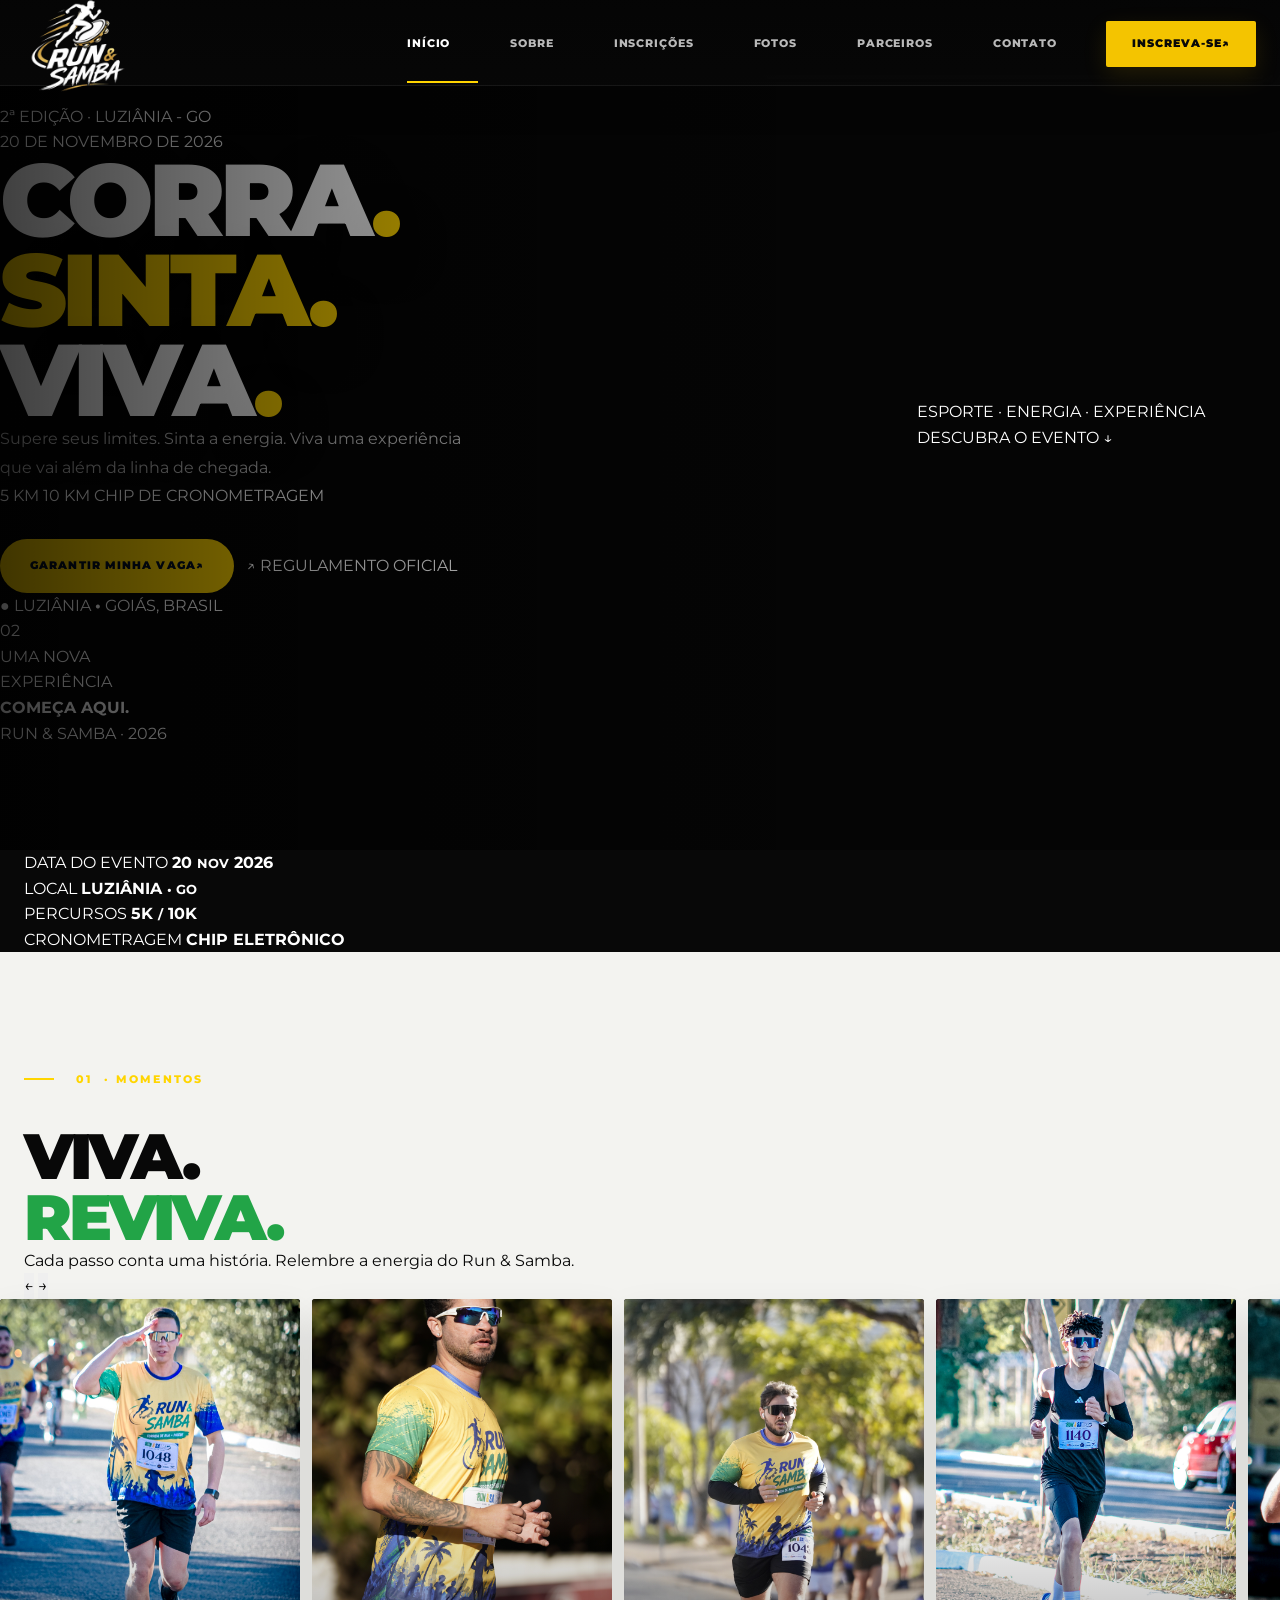
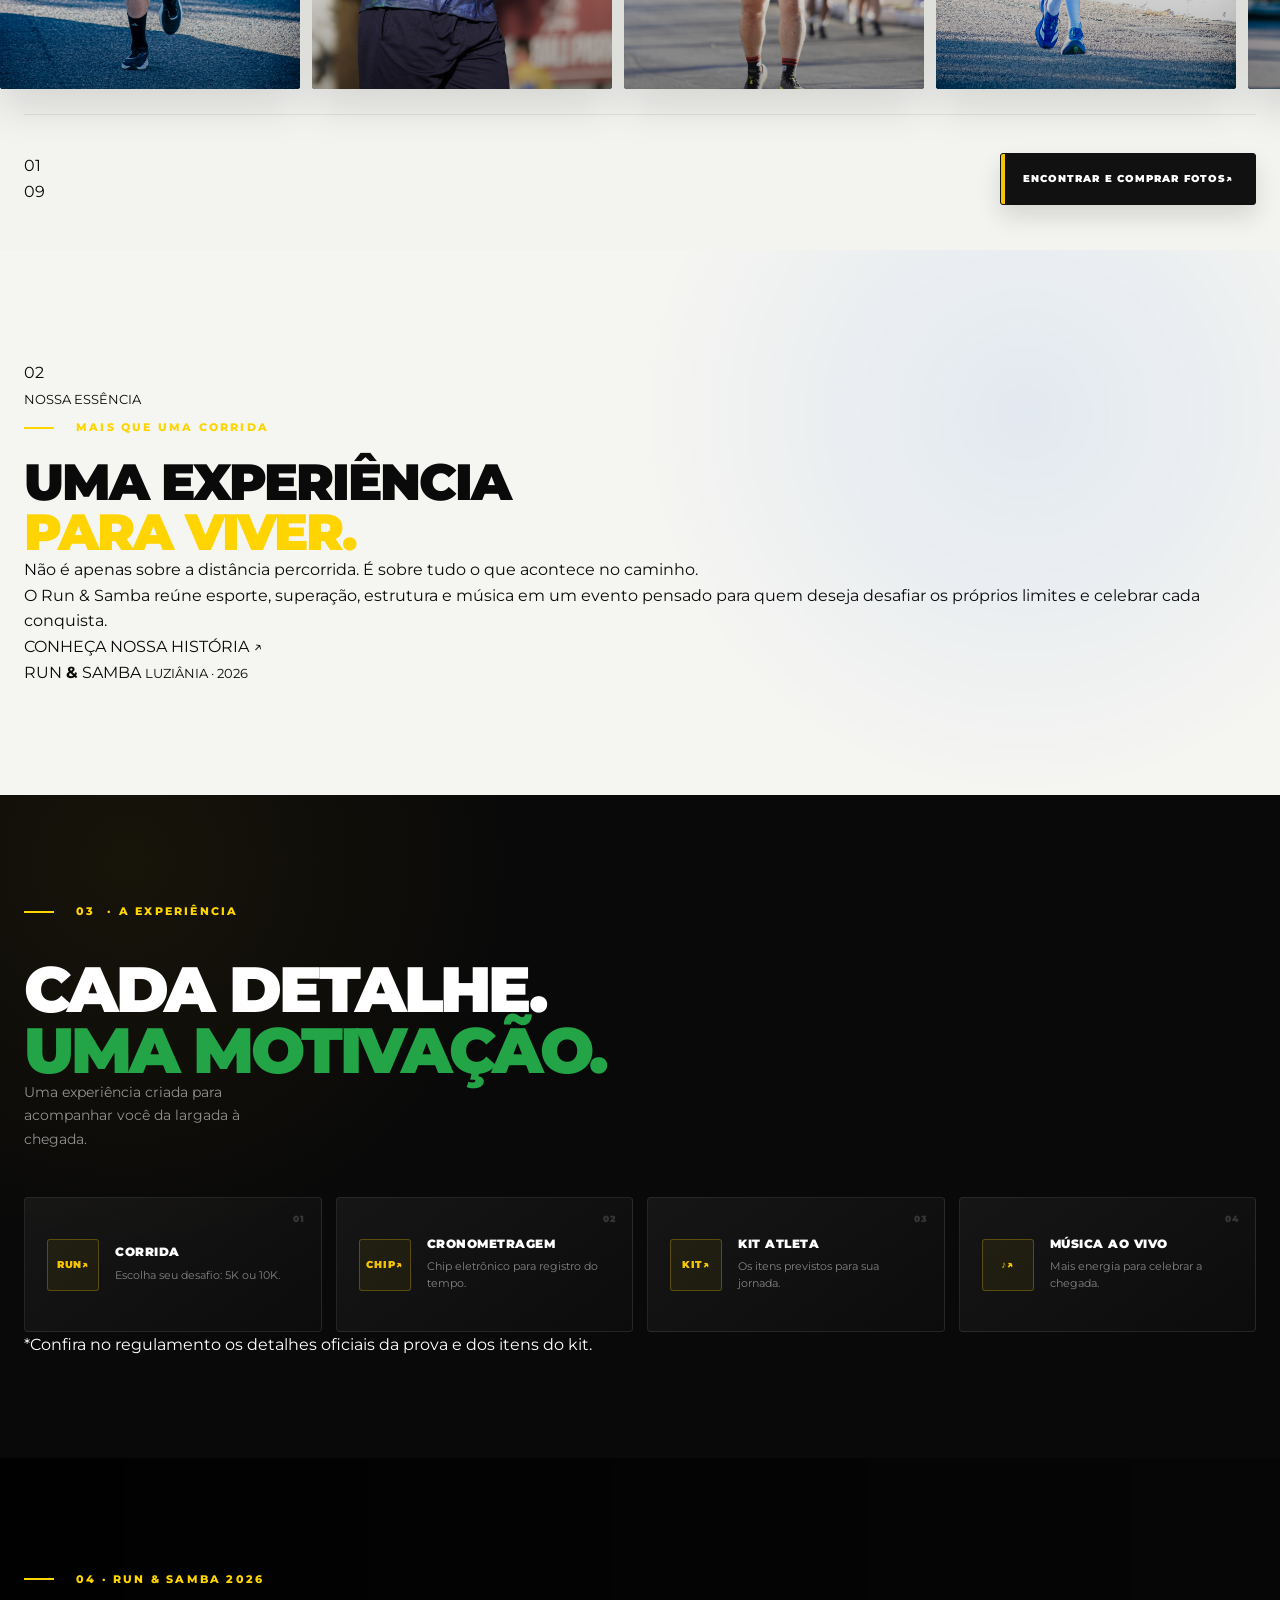
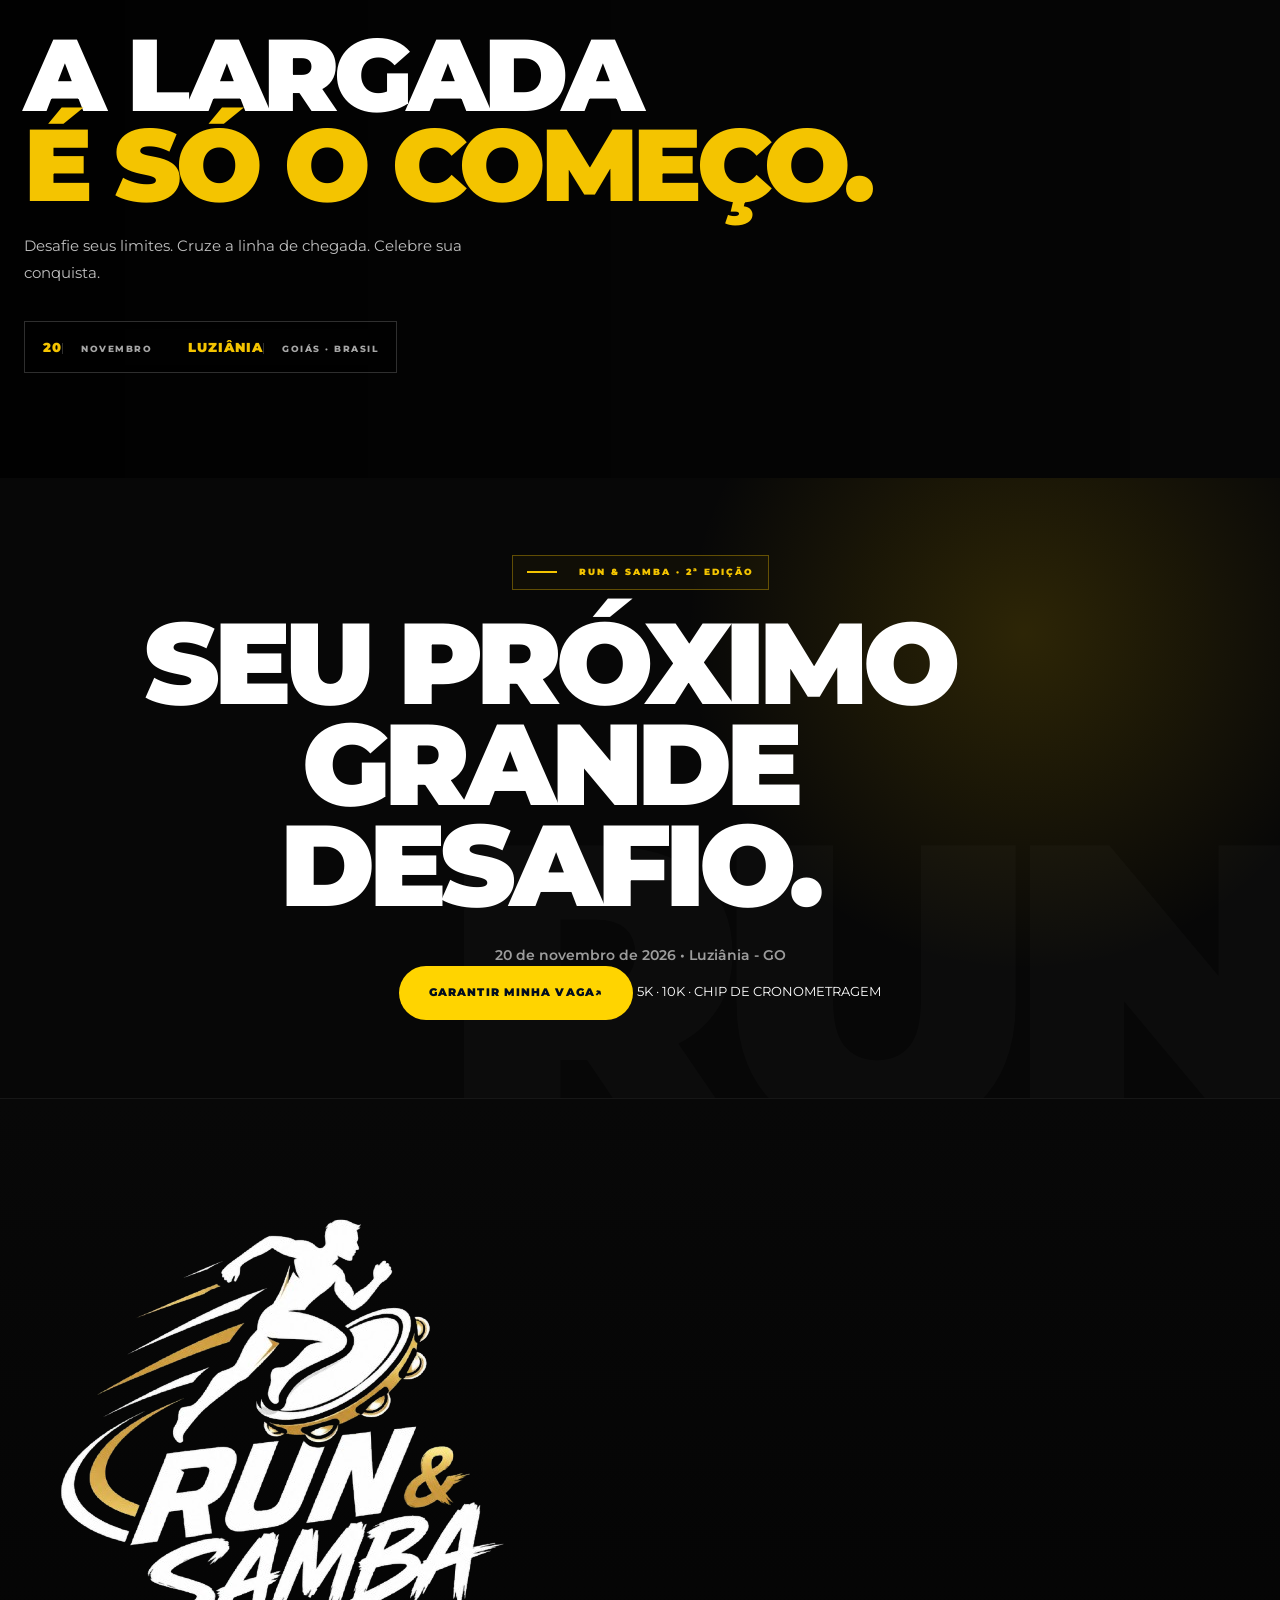
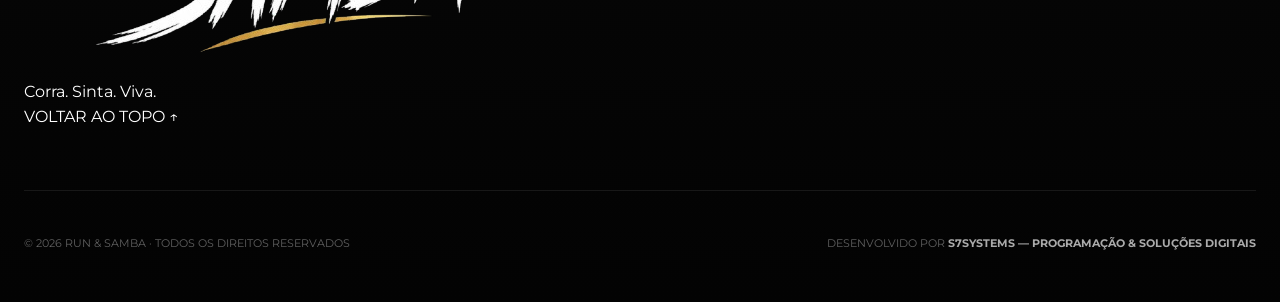
==== commit 14d4677c: "Atualiza projeto Run & Samba" ====
--- a/index.html
+++ b/index.html
@@ -1,968 +1,389 @@
-﻿<!DOCTYPE html>
-
+﻿
+<!DOCTYPE html>
 <html lang="pt-BR">
-
 <head>
-
-    <meta charset="UTF-8">
-
-    <meta
-        name="viewport"
-        content="width=device-width, initial-scale=1.0"
-    >
-
-    <meta
-        name="description"
-        content="Run & Samba 2026 — corrida, música ao vivo, energia e celebração. 2ª edição em Luziânia - GO."
-    >
-
-    <meta
-        name="theme-color"
-        content="#080808"
-    >
-
-    <title>Run & Samba 2026 | Corra. Sinta. Viva.</title>
-
-
-    <!-- GOOGLE FONTS -->
-
-    <link
-        rel="preconnect"
-        href="https://fonts.googleapis.com"
-    >
-
-    <link
-        rel="preconnect"
-        href="https://fonts.gstatic.com"
-        crossorigin
-    >
-
-    <link
-        href="https://fonts.googleapis.com/css2?family=Montserrat:wght@400;500;600;700;800;900&display=swap"
-        rel="stylesheet"
-    >
-
-
-    <!-- CSS -->
-
-    <link
-        rel="stylesheet"
-        href="css/style.css"
-    >
-
+  <meta charset="UTF-8">
+  <meta name="viewport" content="width=device-width, initial-scale=1.0">
+  <meta name="theme-color" content="#06152b">
+  <meta name="description" content="Run & Samba 2026. Corrida, energia e música em Luziânia - GO. 2ª edição, 20 de novembro de 2026.">
+
+  <title>Run & Samba 2026 | Corra. Sinta. Viva.</title>
+
+  <link rel="preconnect" href="https://fonts.googleapis.com">
+  <link rel="preconnect" href="https://fonts.gstatic.com" crossorigin>
+  <link href="https://fonts.googleapis.com/css2?family=Montserrat:wght@400;500;600;700;800;900&display=swap" rel="stylesheet">
+
+  <link rel="stylesheet" href="css/style.css">
+  <script src="js/main.js" defer></script>
 </head>
 
-
 <body>
 
-
-<!-- =========================================================
-     HEADER
-========================================================= -->
-
-<header class="header">
-
-    <nav class="navbar container">
-
-
-        <!-- LOGO -->
-
-        <a
-            href="index.html"
-            class="logo-link"
-            aria-label="Run & Samba - Página inicial"
-        >
-
-            <img
-                src="img/LOGO.png"
-                alt="Run & Samba"
-                class="logo"
-            >
-
-        </a>
-
-
-        <!-- MENU DESKTOP -->
-
-        <ul class="menu">
-
-            <li>
-                <a
-                    href="index.html"
-                    class="active"
-                    aria-current="page"
-                >
-                    INÍCIO
-                </a>
-            </li>
-
-            <li>
-                <a href="sobre.html">
-                    SOBRE
-                </a>
-            </li>
-
-            <li>
-                <a href="inscricoes.html">
-                    INSCRIÇÕES
-                </a>
-            </li>
-
-            <li>
-                <a href="galeria.html">
-                    FOTOS
-                </a>
-            </li>
-
-            <li>
-                <a href="parceiros.html">
-                    PARCEIROS
-                </a>
-            </li>
-
-            <li>
-                <a href="contato.html">
-                    CONTATO
-                </a>
-            </li>
-
-        </ul>
-
-
-        <!-- CTA -->
-
-        <a
-            href="inscricoes.html"
-            class="btn-header"
-        >
-            INSCREVA-SE
-        </a>
-
-
-        <!-- MENU MOBILE -->
-
-        <button
-            class="menu-mobile"
-            id="menuMobile"
-            type="button"
-            aria-label="Abrir menu"
-            aria-expanded="false"
-            aria-controls="mobileMenu"
-        >
-
-            <span class="menu-mobile-icon">
-
-                <span></span>
-                <span></span>
-                <span></span>
-
-            </span>
-
-            <span class="menu-mobile-text">
-                MENU
-            </span>
-
-        </button>
-
-
+<header class="header" id="topo">
+  <nav class="navbar container" aria-label="Navegação principal">
+
+    <a href="index.html" class="logo-link" aria-label="Run & Samba - Início">
+      <img src="img/LOGO.png" alt="Run & Samba" class="logo">
+    </a>
+
+    <ul class="menu">
+      <li><a href="index.html" class="active">INÍCIO</a></li>
+      <li><a href="sobre.html">SOBRE</a></li>
+      <li><a href="inscricoes.html">INSCRIÇÕES</a></li>
+      <li><a href="galeria.html">FOTOS</a></li>
+      <li><a href="parceiros.html">PARCEIROS</a></li>
+      <li><a href="contato.html">CONTATO</a></li>
+    </ul>
+
+    <a href="inscricoes.html" class="btn-header">
+      INSCREVA-SE <span>↗</span>
+    </a>
+
+    <button
+      class="menu-mobile"
+      id="menuMobileButton"
+      type="button"
+      aria-label="Abrir menu"
+      aria-controls="mobileMenuPanel"
+      aria-expanded="false">
+      <span></span><span></span><span></span>
+    </button>
+  </nav>
+
+  <div class="mobile-menu-overlay" id="mobileMenuOverlay"></div>
+
+  <aside class="mobile-menu-panel" id="mobileMenuPanel" aria-label="Menu mobile">
+    <div class="mobile-menu-header">
+      <a href="index.html">
+        <img src="img/LOGO.png" alt="Run & Samba">
+      </a>
+      <button type="button" class="mobile-menu-close" id="mobileMenuClose" aria-label="Fechar menu">×</button>
+    </div>
+
+    <span class="mobile-menu-label">NAVEGAÇÃO</span>
+
+    <nav class="mobile-menu-nav">
+      <a href="index.html" class="mobile-active"><span>01</span><strong>INÍCIO</strong></a>
+      <a href="sobre.html"><span>02</span><strong>SOBRE</strong></a>
+      <a href="inscricoes.html"><span>03</span><strong>INSCRIÇÕES</strong></a>
+      <a href="galeria.html"><span>04</span><strong>FOTOS</strong></a>
+      <a href="parceiros.html"><span>05</span><strong>PARCEIROS</strong></a>
+      <a href="contato.html"><span>06</span><strong>CONTATO</strong></a>
     </nav>
 
-
-    <!-- OVERLAY -->
-
-    <div
-        class="mobile-menu-overlay"
-        id="mobileMenuOverlay"
-    ></div>
-
-
-    <!-- MENU MOBILE -->
-
-    <aside
-        class="mobile-menu-panel"
-        id="mobileMenu"
-    >
-
-        <div class="mobile-menu-header">
-
-            <a
-                href="index.html"
-                class="mobile-menu-logo"
-            >
-
-                <img
-                    src="img/LOGO.png"
-                    alt="Run & Samba"
-                >
-
-            </a>
-
-
-            <button
-                type="button"
-                class="mobile-menu-close"
-                id="mobileMenuClose"
-                aria-label="Fechar menu"
-            >
-                ×
-            </button>
-
-        </div>
-
-
-        <span class="mobile-menu-label">
-            NAVEGAÇÃO
-        </span>
-
-
-        <nav class="mobile-menu-nav">
-
-            <a
-                href="index.html"
-                class="mobile-active"
-            >
-                <span>01</span>
-                <strong>INÍCIO</strong>
-            </a>
-
-            <a href="sobre.html">
-                <span>02</span>
-                <strong>SOBRE</strong>
-            </a>
-
-            <a href="inscricoes.html">
-                <span>03</span>
-                <strong>INSCRIÇÕES</strong>
-            </a>
-
-            <a href="galeria.html">
-                <span>04</span>
-                <strong>FOTOS</strong>
-            </a>
-
-            <a href="parceiros.html">
-                <span>05</span>
-                <strong>PARCEIROS</strong>
-            </a>
-
-            <a href="contato.html">
-                <span>06</span>
-                <strong>CONTATO</strong>
-            </a>
-
-        </nav>
-
-
-        <div class="mobile-menu-footer">
-
-            <a
-                href="inscricoes.html"
-                class="mobile-menu-cta"
-            >
-                INSCREVA-SE
-
-                <span>→</span>
-            </a>
-
-
-            <p>
-                RUN & SAMBA 2026
-            </p>
-
-        </div>
-
-    </aside>
-
+    <div class="mobile-menu-footer">
+      <a href="inscricoes.html" class="mobile-menu-cta">GARANTIR MINHA VAGA ↗</a>
+      <p>RUN & SAMBA 2026</p>
+    </div>
+  </aside>
 </header>
 
-
-
 <main>
 
-
-<!-- =========================================================
-     HERO
-========================================================= -->
-
-<section class="home-hero">
-
-    <div class="home-hero-background"></div>
-
-    <div class="home-hero-overlay"></div>
-
-
-    <div class="container home-hero-content">
-
-
-        <!-- TEXTO -->
-
-        <div class="home-hero-copy">
-
-            <span class="home-eyebrow">
-                2ª EDIÇÃO • 20 DE NOVEMBRO DE 2026
-            </span>
-
-
-            <h1>
-
-                CORRA.
-
-                <span>
-                    SINTA.
-                </span>
-
-                VIVA.
-
-            </h1>
-
-
-            <p class="home-hero-description">
-
-                Uma experiência que une
-
-                <strong>
-                    corrida, energia, música ao vivo
-                    e celebração.
-                </strong>
-
-            </p>
-
-
-            <div class="home-hero-buttons">
-
-                <a
-                    href="inscricoes.html"
-                    class="home-btn-primary"
-                >
-
-                    GARANTIR MINHA VAGA
-
-                    <span>→</span>
-
-                </a>
-
-
-                <a
-                    href="#evento"
-                    class="home-btn-secondary"
-                >
-
-                    VER INFORMAÇÕES
-
-                    <span>↓</span>
-
-                </a>
-
-            </div>
-
-        </div>
-
-
-        <!-- DATA -->
-
-        <div class="home-hero-event">
-
-            <strong>
-                20
-            </strong>
-
-
-            <div>
-
-                <span>
-                    NOVEMBRO
-                </span>
-
-                <b>
-                    2026
-                </b>
-
-                <small>
-                    LUZIÂNIA • GO
-                </small>
-
-            </div>
-
-        </div>
-
-
-    </div>
-
-</section>
-
-
-
-<!-- =========================================================
-     INFORMAÇÕES
-========================================================= -->
-
-<section
-    class="home-event-strip"
-    id="evento"
->
-
-    <div class="container home-event-grid">
-
-
-        <div class="home-event-item">
-
-            <span>
-                DATA
-            </span>
-
-            <strong>
-                20.11.2026
-            </strong>
-
-        </div>
-
-
-        <div class="home-event-item">
-
-            <span>
-                LOCAL
-            </span>
-
-            <strong>
-                LUZIÂNIA • GO
-            </strong>
-
-        </div>
-
-
-        <div class="home-event-item">
-
-            <span>
-                PERCURSOS
-            </span>
-
-            <strong>
-                5K / 10K
-            </strong>
-
-        </div>
-
-
-        <div class="home-event-item">
-
-            <span>
-                CRONOMETRAGEM
-            </span>
-
-            <strong>
-                CHIP ELETRÔNICO
-            </strong>
-
-        </div>
-
-
-    </div>
-
-</section>
-
-
-
-<!-- =========================================================
-     MOMENTOS
-========================================================= -->
-
-<section class="home-gallery">
-
+  <!-- HERO -->
+  <section class="home-hero">
+    <div class="hero-glow hero-glow-one"></div>
+    <div class="hero-glow hero-glow-two"></div>
+
+    <div class="container hero-layout">
+      <div class="home-hero-copy">
+        <div class="hero-badge">
+          <span class="status-dot"></span>
+          2ª EDIÇÃO · LUZIÂNIA - GO
+        </div>
+
+        <p class="hero-date">20 DE NOVEMBRO DE 2026</p>
+
+        <h1>
+          CORRA<span class="title-dot">.</span><br>
+          <span class="title-green">SINTA.</span><br>
+          VIVA<span class="title-dot">.</span>
+        </h1>
+
+        <p class="home-hero-description">
+          Supere seus limites. Sinta a energia.
+          Viva uma experiência que vai além da linha de chegada.
+        </p>
+
+        <div class="hero-tags">
+          <span>5 KM</span>
+          <span>10 KM</span>
+          <span>CHIP DE CRONOMETRAGEM</span>
+        </div>
+
+        <div class="home-hero-buttons">
+          <a href="inscricoes.html" class="btn-primary">
+            GARANTIR MINHA VAGA <span>↗</span>
+          </a>
+          <a
+            href="https://drive.google.com/file/d/1_bYHvul6stq7cKtX7BKLyaaseByjSh46/view"
+            class="btn-secondary"
+            target="_blank"
+            rel="noopener noreferrer">
+            ↗ REGULAMENTO OFICIAL
+          </a>
+        </div>
+
+        <div class="hero-location">
+          <span class="location-mark">●</span>
+          <span>LUZIÂNIA <strong>•</strong> GOIÁS, BRASIL</span>
+        </div>
+      </div>
+
+      <div class="hero-side">
+        <div class="hero-number">02</div>
+        <div class="hero-side-line"></div>
+        <p>UMA NOVA<br>EXPERIÊNCIA<br><strong>COMEÇA AQUI.</strong></p>
+        <span class="hero-side-year">RUN & SAMBA · 2026</span>
+      </div>
+    </div>
+
+    <div class="hero-bottom">
+      <span>ESPORTE · ENERGIA · EXPERIÊNCIA</span>
+      <a href="#evento">DESCUBRA O EVENTO <span>↓</span></a>
+    </div>
+  </section>
+
+  <!-- INFORMAÇÕES DO EVENTO -->
+  <section class="event-strip" id="evento">
+    <div class="container event-grid">
+      <div class="event-item">
+        <span class="event-label">DATA DO EVENTO</span>
+        <strong>20 <small>NOV</small> 2026</strong>
+      </div>
+      <div class="event-item">
+        <span class="event-label">LOCAL</span>
+        <strong>LUZIÂNIA <small>• GO</small></strong>
+      </div>
+      <div class="event-item">
+        <span class="event-label">PERCURSOS</span>
+        <strong>5K <small>/</small> 10K</strong>
+      </div>
+      <div class="event-item">
+        <span class="event-label">CRONOMETRAGEM</span>
+        <strong class="event-green">CHIP ELETRÔNICO</strong>
+      </div>
+    </div>
+  </section>
+
+  <!-- GALERIA VERTICAL TIPO STORIES -->
+  <section class="home-gallery" id="momentos">
     <div class="container">
-
-
-        <div class="section-top">
-
-            <div>
-
-                <span class="section-label">
-                    01 • MOMENTOS
-                </span>
-
-
-                <h2>
-
-                    CORRA.
-
-                    <span>
-                        VIVA O MOMENTO.
-                    </span>
-
-                </h2>
-
-            </div>
-
-
-            <a
-                href="galeria.html"
-                class="text-link"
-            >
-                VER GALERIA →
-
-            </a>
-
-        </div>
-
-
-    </div>
-
-
-    <div class="home-gallery-track">
-
-
-        <div class="home-gallery-item">
-            <img
-                src="img/PHOTO1.jpg"
-                alt="Participantes do evento"
-            >
-        </div>
-
-
-        <div class="home-gallery-item">
-            <img
-                src="img/PHOTO2.jpg"
-                alt="Atletas correndo"
-            >
-        </div>
-
-
-        <div class="home-gallery-item">
-            <img
-                src="img/PHOTO3.jpg"
-                alt="Experiência Run & Samba"
-            >
-        </div>
-
-
-        <div class="home-gallery-item">
-            <img
-                src="img/PHOTO4.jpg"
-                alt="Momento do evento"
-            >
-        </div>
-
-
-        <div class="home-gallery-item">
-            <img
-                src="img/PHOTO5.jpg"
-                alt="Celebração Run & Samba"
-            >
-        </div>
-
-
-        <div class="home-gallery-item">
-            <img
-                src="img/PHOTO6.jpg"
-                alt="Run & Samba"
-            >
-        </div>
-
-
-    </div>
-
+      <div class="section-heading">
+        <div>
+          <span class="section-label"><span>01</span> · MOMENTOS</span>
+          <h2>VIVA. <span>REVIVA.</span></h2>
+          <p class="section-description">
+            Cada passo conta uma história. Relembre a energia do Run & Samba.
+          </p>
+        </div>
+
+        <div class="gallery-controls">
+          <button type="button" class="gallery-arrow" id="galleryPrev" aria-label="Fotos anteriores">←</button>
+          <button type="button" class="gallery-arrow" id="galleryNext" aria-label="Próximas fotos">→</button>
+        </div>
+      </div>
+    </div>
+
+    <div class="gallery-window" id="galleryWindow">
+      <div class="home-gallery-track" id="galleryTrack">
+
+        <article class="home-gallery-item">
+          <img src="img/PHOTO1.jpg" alt="Momento Run & Samba 1" loading="lazy">
+          <span class="photo-number">01 / 09</span>
+        </article>
+
+        <article class="home-gallery-item">
+          <img src="img/PHOTO2.jpg" alt="Momento Run & Samba 2" loading="lazy">
+          <span class="photo-number">02 / 09</span>
+        </article>
+
+        <article class="home-gallery-item">
+          <img src="img/PHOTO3.jpg" alt="Momento Run & Samba 3" loading="lazy">
+          <span class="photo-number">03 / 09</span>
+        </article>
+
+        <article class="home-gallery-item">
+          <img src="img/PHOTO4.jpg" alt="Momento Run & Samba 4" loading="lazy">
+          <span class="photo-number">04 / 09</span>
+        </article>
+
+        <article class="home-gallery-item">
+          <img src="img/PHOTO5.jpg" alt="Momento Run & Samba 5" loading="lazy">
+          <span class="photo-number">05 / 09</span>
+        </article>
+
+        <article class="home-gallery-item">
+          <img src="img/PHOTO6.jpg" alt="Momento Run & Samba 6" loading="lazy">
+          <span class="photo-number">06 / 09</span>
+        </article>
+
+        <article class="home-gallery-item">
+          <img src="img/PHOTO7.jpg" alt="Momento Run & Samba 7" loading="lazy">
+          <span class="photo-number">07 / 09</span>
+        </article>
+
+        <article class="home-gallery-item">
+          <img src="img/PHOTO8.jpg" alt="Momento Run & Samba 8" loading="lazy">
+          <span class="photo-number">08 / 09</span>
+        </article>
+
+        <article class="home-gallery-item">
+          <img src="img/PHOTO9.jpg" alt="Momento Run & Samba 9" loading="lazy">
+          <span class="photo-number">09 / 09</span>
+        </article>
+
+      </div>
+    </div>
 
     <div class="container gallery-footer">
-
-        <span>
-            REGISTROS OFICIAIS DO EVENTO
-        </span>
-
-
-        <a
-            href="https://banlek.com/album/243a33"
-            target="_blank"
-            rel="noopener noreferrer"
-        >
-            COMPRAR FOTOS ↗
-        </a>
-
-    </div>
-
-</section>
-
-
-
-<!-- =========================================================
-     SOBRE
-========================================================= -->
-
-<section class="home-about">
-
+      <div class="gallery-progress">
+        <span id="galleryCurrent">01</span>
+        <div class="progress-track"><span id="galleryProgress"></span></div>
+        <span>09</span>
+      </div>
+
+      <a href="https://banlek.com/album/243a33" target="_blank" rel="noopener noreferrer" class="gallery-buy">
+        ENCONTRAR E COMPRAR FOTOS <span>↗</span>
+      </a>
+    </div>
+  </section>
+
+  <!-- SOBRE -->
+  <section class="home-about" id="sobre">
     <div class="container about-grid">
-
-
-        <div class="about-number">
-
-            <span>
-                02
-            </span>
-
-            <small>
-                O EVENTO
-            </small>
-
-        </div>
-
-
-        <div class="about-content">
-
-            <span class="section-label">
-                MAIS QUE UMA CORRIDA
-            </span>
-
-
-            <h2>
-
-                UMA EXPERIÊNCIA
-
-                <span>
-                    PARA VIVER.
-                </span>
-
-            </h2>
-
-
-            <p class="about-highlight">
-
-                O Run & Samba transforma quilômetros
-                em momentos inesquecíveis.
-
-            </p>
-
-
-            <p>
-
-                Da largada à chegada, cada detalhe é pensado
-                para criar uma experiência completa, com esporte,
-                estrutura, energia, música ao vivo e celebração.
-
-            </p>
-
-        </div>
-
-
-    </div>
-
-</section>
-
-
-
-<!-- =========================================================
-     EXPERIÊNCIA
-========================================================= -->
-
-<section class="home-experience">
-
+      <div class="about-index">
+        <span>02</span>
+        <div></div>
+        <small>NOSSA ESSÊNCIA</small>
+      </div>
+
+      <div class="about-content">
+        <span class="section-label">MAIS QUE UMA CORRIDA</span>
+        <h2>UMA EXPERIÊNCIA<br><span>PARA VIVER.</span></h2>
+
+        <p class="about-highlight">
+          Não é apenas sobre a distância percorrida.
+          É sobre tudo o que acontece no caminho.
+        </p>
+
+        <p class="about-text">
+          O Run & Samba reúne esporte, superação, estrutura e música
+          em um evento pensado para quem deseja desafiar os próprios
+          limites e celebrar cada conquista.
+        </p>
+
+        <a href="sobre.html" class="text-link">CONHEÇA NOSSA HISTÓRIA <span>↗</span></a>
+      </div>
+
+      <div class="about-stamp">
+        <span>RUN</span>
+        <strong>&</strong>
+        <span>SAMBA</span>
+        <small>LUZIÂNIA · 2026</small>
+      </div>
+    </div>
+  </section>
+
+  <!-- EXPERIÊNCIA -->
+  <section class="home-experience">
     <div class="container">
-
-
-        <div class="section-top experience-heading">
-
-            <div>
-
-                <span class="section-label">
-                    03 • A EXPERIÊNCIA
-                </span>
-
-
-                <h2>
-
-                    TUDO O QUE FAZ
-
-                    <span>
-                        PARTE DO EVENTO.
-                    </span>
-
-                </h2>
-
-            </div>
-
-
-            <p>
-
-                Uma experiência completa
-                do início ao fim.
-
-            </p>
-
-        </div>
-
-
-        <!-- CARDS COMPACTOS -->
-
-        <div class="experience-grid">
-
-
-            <article class="experience-card">
-
-                <span class="experience-number">
-                    01
-                </span>
-
-
-                <div class="experience-icon">
-                    RUN
-                </div>
-
-
-                <div>
-
-                    <h3>
-                        CORRIDA
-                    </h3>
-
-                    <p>
-                        Percursos de 5K e 10K.
-                    </p>
-
-                </div>
-
-            </article>
-
-
-
-            <article class="experience-card experience-dark">
-
-                <span class="experience-number">
-                    02
-                </span>
-
-
-                <div class="experience-icon">
-                    CHIP
-                </div>
-
-
-                <div>
-
-                    <h3>
-                        CRONOMETRAGEM
-                    </h3>
-
-                    <p>
-                        Chip e tempo oficial.
-                    </p>
-
-                </div>
-
-            </article>
-
-
-
-            <article class="experience-card">
-
-                <span class="experience-number">
-                    03
-                </span>
-
-
-                <div class="experience-icon">
-                    KIT
-                </div>
-
-
-                <div>
-
-                    <h3>
-                        KIT ATLETA
-                    </h3>
-
-                    <p>
-                        Feito para essa jornada.
-                    </p>
-
-                </div>
-
-            </article>
-
-
-
-            <article class="experience-card experience-yellow">
-
-                <span class="experience-number">
-                    04
-                </span>
-
-
-                <div class="experience-icon">
-                    ♪
-                </div>
-
-
-                <div>
-
-                    <h3>
-                        MÚSICA AO VIVO
-                    </h3>
-
-                    <p>
-                        Energia depois da chegada.
-                    </p>
-
-                </div>
-
-            </article>
-
-
-        </div>
-
-
-    </div>
-
-</section>
-
-
-
-<!-- =========================================================
-     BANNER DA CORRIDA
-========================================================= -->
-
-<section class="home-run-banner">
-
-    <div class="run-banner-overlay"></div>
-
+      <div class="section-heading experience-heading">
+        <div>
+          <span class="section-label"><span>03</span> · A EXPERIÊNCIA</span>
+          <h2>CADA DETALHE.<br><span>UMA MOTIVAÇÃO.</span></h2>
+        </div>
+        <p>Uma experiência criada para acompanhar você da largada à chegada.</p>
+      </div>
+
+      <div class="experience-grid">
+        <article class="experience-card">
+          <span class="experience-number">01</span>
+          <div class="experience-icon">RUN<span>↗</span></div>
+          <div class="experience-card-bottom">
+            <h3>CORRIDA</h3>
+            <p>Escolha seu desafio: 5K ou 10K.</p>
+          </div>
+        </article>
+
+        <article class="experience-card card-dark">
+          <span class="experience-number">02</span>
+          <div class="experience-icon">CHIP<span>↗</span></div>
+          <div class="experience-card-bottom">
+            <h3>CRONOMETRAGEM</h3>
+            <p>Chip eletrônico para registro do tempo.</p>
+          </div>
+        </article>
+
+        <article class="experience-card">
+          <span class="experience-number">03</span>
+          <div class="experience-icon">KIT<span>↗</span></div>
+          <div class="experience-card-bottom">
+            <h3>KIT ATLETA</h3>
+            <p>Os itens previstos para sua jornada.</p>
+          </div>
+        </article>
+
+        <article class="experience-card card-green">
+          <span class="experience-number">04</span>
+          <div class="experience-icon">♪<span>↗</span></div>
+          <div class="experience-card-bottom">
+            <h3>MÚSICA AO VIVO</h3>
+            <p>Mais energia para celebrar a chegada.</p>
+          </div>
+        </article>
+      </div>
+      <p class="experience-note">*Confira no regulamento os detalhes oficiais da prova e dos itens do kit.</p>
+    </div>
+  </section>
+
+  <!-- BANNER -->
+  <section class="home-run-banner">
+    <div class="banner-orbit banner-orbit-one"></div>
+    <div class="banner-orbit banner-orbit-two"></div>
 
     <div class="container run-banner-content">
-
-        <span class="section-label">
-            04 • RUN & SAMBA 2026
-        </span>
-
-
-        <h2>
-
-            A LARGADA
-
-            <span>
-                É SÓ O COMEÇO.
-            </span>
-
-        </h2>
-
-
-        <p>
-
-            Corra, supere seus limites,
-            celebre a chegada e viva
-            uma experiência inesquecível.
-
-        </p>
-
-
-        <div class="run-banner-info">
-
-            <strong>
-                20 NOV
-            </strong>
-
-            <span>
-                LUZIÂNIA • GO
-            </span>
-
-        </div>
-
-    </div>
-
-</section>
-
-
-
-<!-- =========================================================
-     CTA FINAL
-========================================================= -->
-
-<section class="home-final-cta">
-
+      <span class="section-label">04 · RUN & SAMBA 2026</span>
+      <h2>A LARGADA<br><span>É SÓ O COMEÇO.</span></h2>
+      <p>Desafie seus limites. Cruze a linha de chegada. Celebre sua conquista.</p>
+
+      <div class="run-banner-info">
+        <div><strong>20</strong><span>NOVEMBRO</span></div>
+        <div class="banner-info-divider"></div>
+        <div><strong>LUZIÂNIA</strong><span>GOIÁS · BRASIL</span></div>
+      </div>
+    </div>
+  </section>
+
+  <!-- CTA FINAL -->
+  <section class="home-final-cta">
     <div class="container home-final-content">
-
-        <span class="section-label">
-            RUN & SAMBA • 2ª EDIÇÃO
-        </span>
-
-
-        <h2>
-
-            SUA CORRIDA.
-
-            <strong>
-                SUA EXPERIÊNCIA.
-            </strong>
-
-        </h2>
-
-
-        <p>
-            20 de novembro de 2026 • Luziânia - GO
-        </p>
-
-
-        <a
-            href="inscricoes.html"
-            class="home-final-button"
-        >
-
-            GARANTIR MINHA VAGA
-
-            <span>
-                →
-            </span>
-
-        </a>
-
-    </div>
-
-</section>
-
+      <span class="section-label">RUN & SAMBA · 2ª EDIÇÃO</span>
+      <h2>SEU PRÓXIMO<br><span>GRANDE DESAFIO.</span></h2>
+      <p>20 de novembro de 2026 <span>•</span> Luziânia - GO</p>
+      <a href="inscricoes.html" class="btn-primary final-button">
+        GARANTIR MINHA VAGA <span>↗</span>
+      </a>
+      <small>5K · 10K · CHIP DE CRONOMETRAGEM</small>
+    </div>
+  </section>
 
 </main>
 
-
-
-<!-- =========================================================
-     FOOTER
-========================================================= -->
-
 <footer class="footer">
-
-    <div class="container footer-bottom">
-
-
-        <p class="footer-copy">
-
-            © 2026 RUN & SAMBA
-
-            <span>•</span>
-
-            TODOS OS DIREITOS RESERVADOS
-
-        </p>
-
-
-        <p class="footer-credit">
-
-            CRIADO POR
-
-            <strong>
-                iDIGITAL AGÊNCIA
-            </strong>
-
-        </p>
-
-
-    </div>
-
+  <div class="container footer-main">
+    <a href="index.html" class="footer-logo">
+      <img src="img/LOGO.png" alt="Run & Samba">
+    </a>
+    <p>Corra. Sinta. Viva.</p>
+    <a href="#topo" class="back-top">VOLTAR AO TOPO ↑</a>
+  </div>
+
+  <div class="container footer-bottom">
+    <p>© 2026 RUN & SAMBA · TODOS OS DIREITOS RESERVADOS</p>
+    <p>DESENVOLVIDO POR <strong>S7SYSTEMS — PROGRAMAÇÃO & SOLUÇÕES DIGITAIS</strong></p>
+  </div>
 </footer>
 
-
-
-<!-- JAVASCRIPT -->
-
-<script
-    src="js/main.js"
-    defer
-></script>
-
-
 </body>
-
-</html>+</html>
--- a/css/style.css
+++ b/css/style.css
@@ -13638,4 +13638,386 @@
         min-height: 56px;
     }
 
+}
+
+/* =========================================================
+   CONTATO — RESPONSIVIDADE MOBILE
+========================================================= */
+
+@media (max-width: 900px) {
+
+    .contato-grid {
+        grid-template-columns: 1fr !important;
+        gap: 60px;
+    }
+
+    .contato-info,
+    .contato-form-wrapper {
+        width: 100%;
+    }
+
+}
+
+
+/* =========================================================
+   TABLET
+========================================================= */
+
+@media (max-width: 768px) {
+
+    .contato-hero {
+        min-height: auto;
+        padding: 150px 0 90px;
+    }
+
+    .contato-hero-content {
+        max-width: 100%;
+    }
+
+    .contato-hero h1 {
+        font-size: clamp(42px, 11vw, 72px);
+        line-height: .95;
+    }
+
+    .contato-hero p {
+        max-width: 550px;
+        font-size: 15px;
+        line-height: 1.7;
+    }
+
+
+    /* SEÇÃO CONTATO */
+
+    .contato-section {
+        padding: 70px 0;
+    }
+
+    .contato-grid {
+        gap: 50px;
+    }
+
+    .contato-info h2,
+    .contato-parceria h2,
+    .contato-cta h2 {
+        font-size: clamp(30px, 8vw, 52px);
+        line-height: 1.05;
+    }
+
+
+    /* ITENS DE CONTATO */
+
+    .contato-item {
+        padding: 20px 0;
+    }
+
+    .contato-icon {
+        width: 52px;
+        height: 52px;
+        min-width: 52px;
+        font-size: 15px;
+    }
+
+
+    /* FORMULÁRIO */
+
+    .contato-form-wrapper {
+        padding: 35px 28px;
+    }
+
+    .form-header h3 {
+        font-size: 28px;
+    }
+
+
+    .form-group input,
+    .form-group select,
+    .form-group textarea {
+        width: 100%;
+        font-size: 16px;
+    }
+
+
+    /* PARCERIA */
+
+    .contato-parceria {
+        padding: 70px 0;
+    }
+
+    .contato-parceria-content {
+        flex-direction: column;
+        align-items: flex-start;
+        gap: 35px;
+    }
+
+
+    /* CTA */
+
+    .contato-cta {
+        padding: 80px 0;
+    }
+
+
+    /* FOOTER */
+
+    .footer-bottom {
+        flex-direction: column;
+        align-items: flex-start;
+        gap: 12px;
+    }
+
+}
+
+
+/* =========================================================
+   CELULAR
+========================================================= */
+
+@media (max-width: 600px) {
+
+    .container {
+        width: min(100% - 32px, 1200px);
+    }
+
+
+    /* HERO */
+
+    .contato-hero {
+        padding: 130px 0 70px;
+    }
+
+    .contato-hero-content {
+        text-align: left;
+    }
+
+    .contato-hero h1 {
+        font-size: clamp(40px, 13vw, 60px);
+        letter-spacing: -.04em;
+    }
+
+    .contato-hero h1 span {
+        display: block;
+    }
+
+    .contato-hero p {
+        margin-top: 22px;
+        font-size: 14px;
+        line-height: 1.75;
+    }
+
+
+    /* SEÇÃO */
+
+    .contato-section {
+        padding: 60px 0;
+    }
+
+    .contato-grid {
+        gap: 45px;
+    }
+
+
+    /* TÍTULOS */
+
+    .section-label {
+        font-size: 10px;
+        letter-spacing: .12em;
+    }
+
+    .contato-info h2,
+    .contato-parceria h2,
+    .contato-cta h2 {
+        margin-top: 15px;
+        font-size: clamp(30px, 10vw, 46px);
+        line-height: 1.05;
+    }
+
+    .contato-info > p {
+        font-size: 14px;
+        line-height: 1.7;
+    }
+
+
+    /* ITENS */
+
+    .contato-item {
+        display: flex;
+        align-items: flex-start;
+        gap: 16px;
+        padding: 22px 0;
+    }
+
+    .contato-icon {
+        width: 48px;
+        height: 48px;
+        min-width: 48px;
+        font-size: 13px;
+    }
+
+    .contato-item span {
+        font-size: 10px;
+    }
+
+    .contato-item h3 {
+        font-size: 15px;
+        line-height: 1.4;
+    }
+
+    .contato-item a,
+    .contato-item p {
+        font-size: 13px;
+        word-break: break-word;
+    }
+
+
+    /* FORMULÁRIO */
+
+    .contato-form-wrapper {
+        padding: 28px 20px;
+        border-radius: 16px;
+    }
+
+    .form-header {
+        margin-bottom: 28px;
+    }
+
+    .form-header h3 {
+        font-size: 25px;
+    }
+
+    .form-group {
+        margin-bottom: 18px;
+    }
+
+    .form-group label {
+        font-size: 11px;
+    }
+
+    .form-group input,
+    .form-group select,
+    .form-group textarea {
+        min-height: 52px;
+        padding: 0 15px;
+        font-size: 16px;
+        border-radius: 8px;
+    }
+
+    .form-group textarea {
+        min-height: 140px;
+        padding-top: 15px;
+        resize: vertical;
+    }
+
+
+    /* BOTÃO */
+
+    .btn-form {
+        width: 100%;
+        min-height: 58px;
+        font-size: 11px;
+        letter-spacing: .08em;
+    }
+
+
+    /* PARCERIA */
+
+    .contato-parceria {
+        padding: 60px 0;
+    }
+
+    .contato-parceria-content {
+        gap: 30px;
+    }
+
+    .contato-parceria p {
+        font-size: 14px;
+        line-height: 1.7;
+    }
+
+    .btn-parceria {
+        width: 100%;
+        min-height: 58px;
+        display: flex;
+        align-items: center;
+        justify-content: center;
+        text-align: center;
+    }
+
+
+    /* CTA */
+
+    .contato-cta {
+        padding: 70px 0;
+    }
+
+    .contato-cta h2 {
+        margin-bottom: 30px;
+    }
+
+    .btn-cta-contato {
+        width: 100%;
+        min-height: 58px;
+        display: flex;
+        align-items: center;
+        justify-content: center;
+    }
+
+
+    /* FOOTER */
+
+    .footer {
+        padding: 30px 0;
+    }
+
+    .footer-bottom {
+        text-align: center;
+        align-items: center;
+    }
+
+    .footer-copy,
+    .footer-credit {
+        font-size: 9px;
+        line-height: 1.7;
+    }
+
+}
+
+
+/* =========================================================
+   CELULARES PEQUENOS
+========================================================= */
+
+@media (max-width: 380px) {
+
+    .container {
+        width: min(100% - 24px, 1200px);
+    }
+
+    .contato-hero {
+        padding-top: 115px;
+    }
+
+    .contato-hero h1 {
+        font-size: 38px;
+    }
+
+    .contato-info h2,
+    .contato-parceria h2,
+    .contato-cta h2 {
+        font-size: 29px;
+    }
+
+    .contato-form-wrapper {
+        padding: 24px 16px;
+    }
+
+    .contato-item {
+        gap: 12px;
+    }
+
+    .contato-icon {
+        width: 44px;
+        height: 44px;
+        min-width: 44px;
+    }
+
 }
